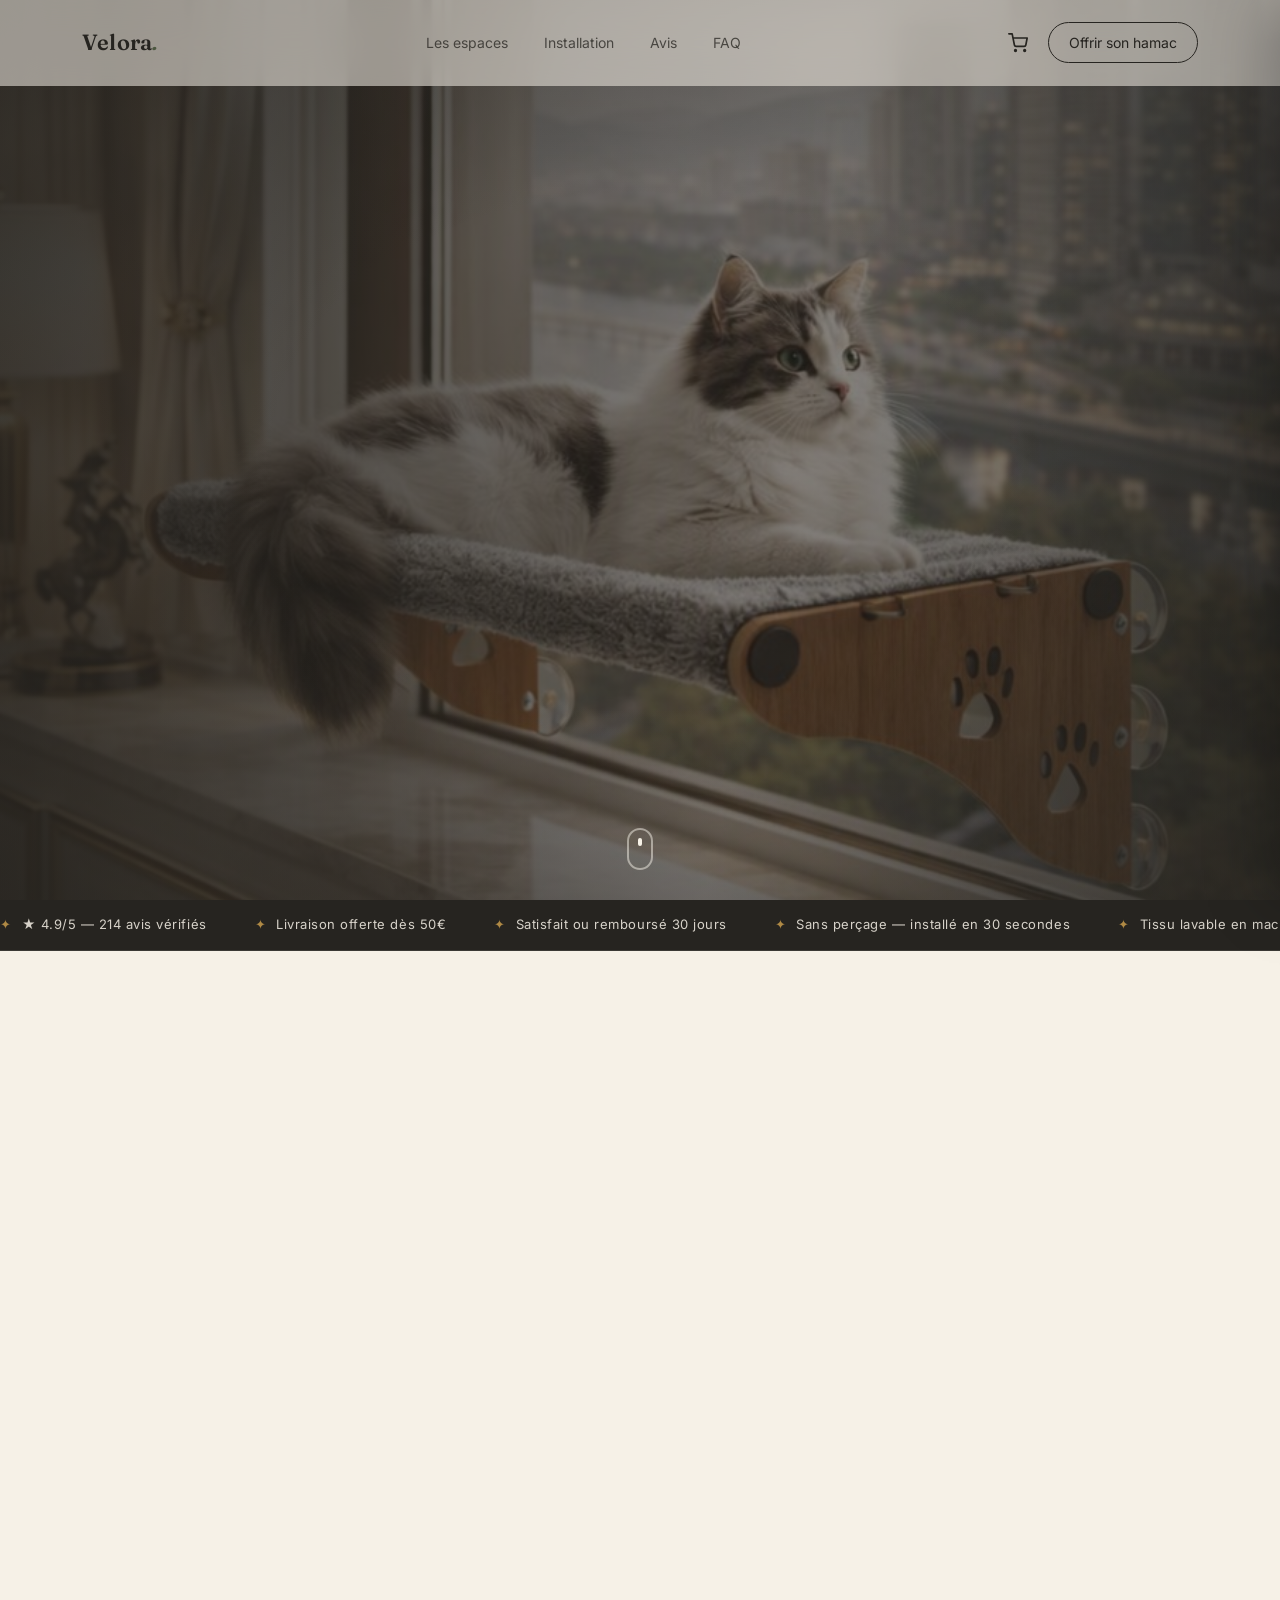
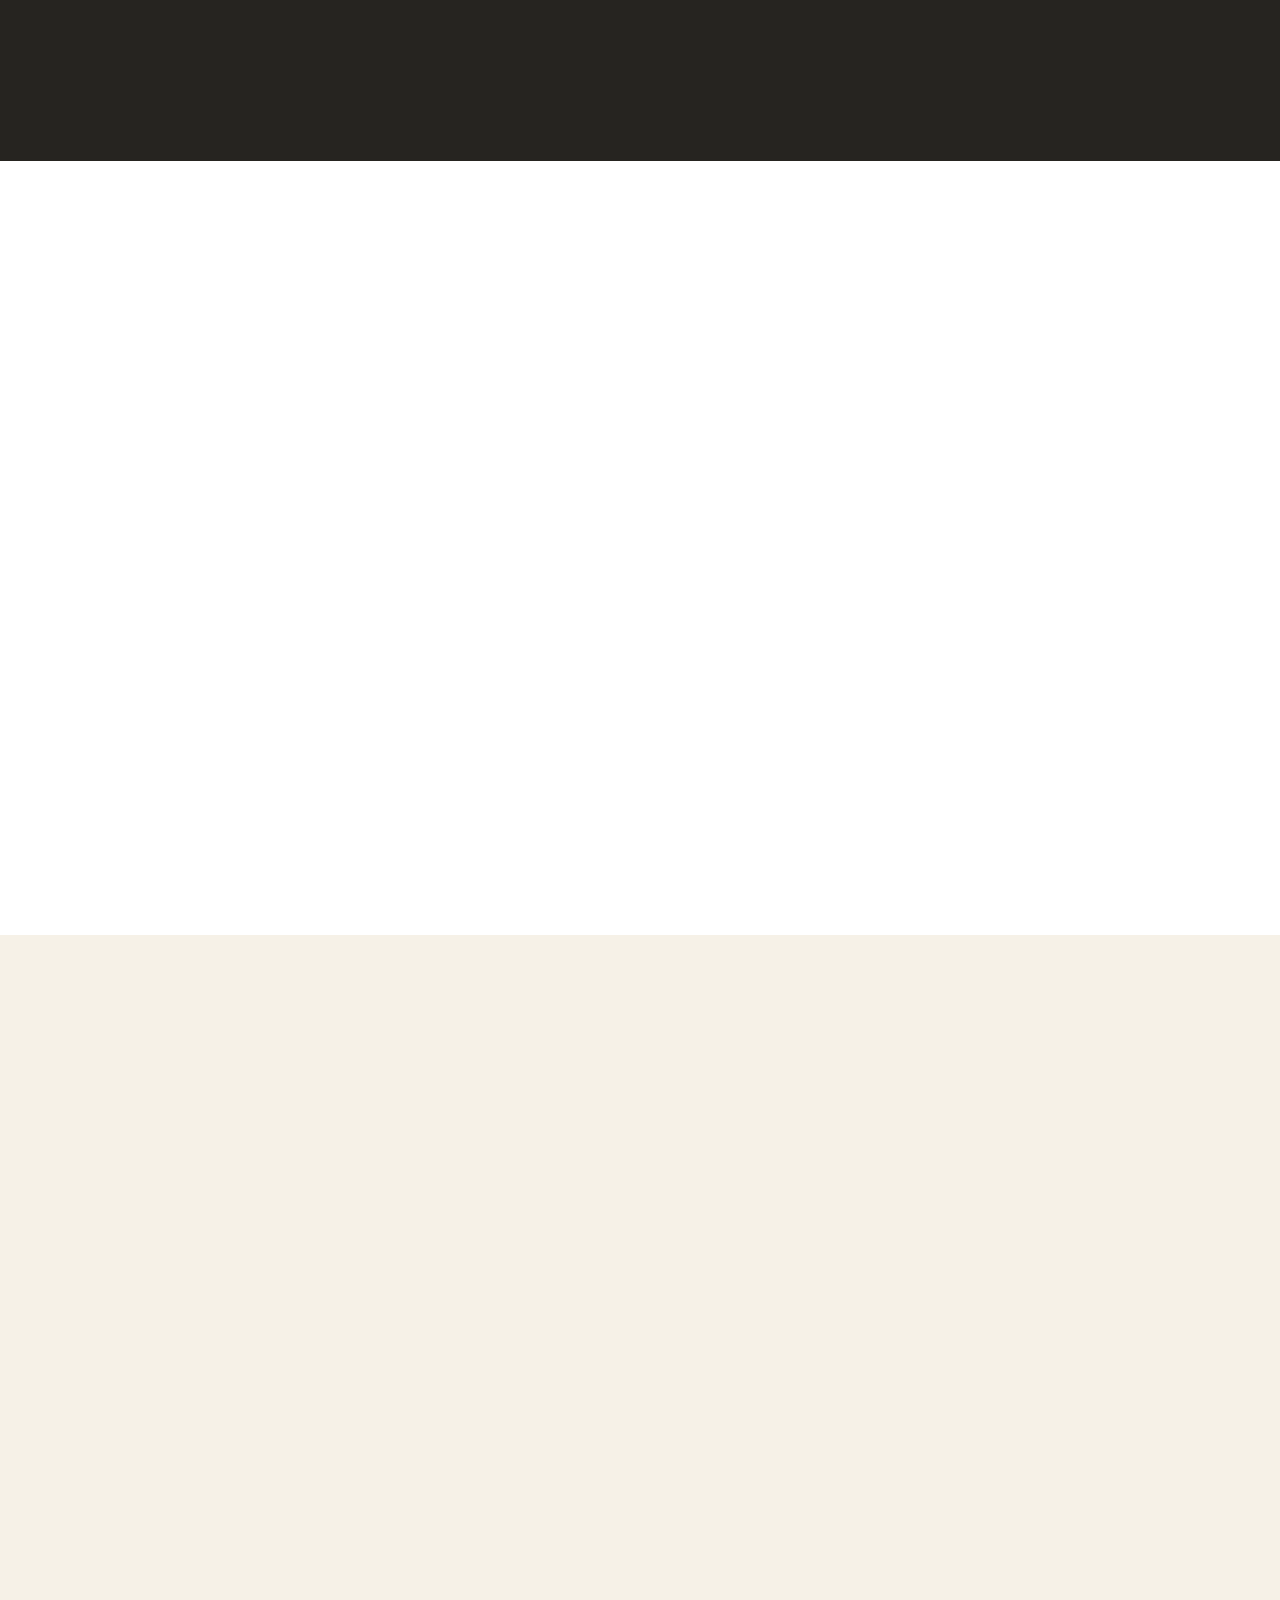
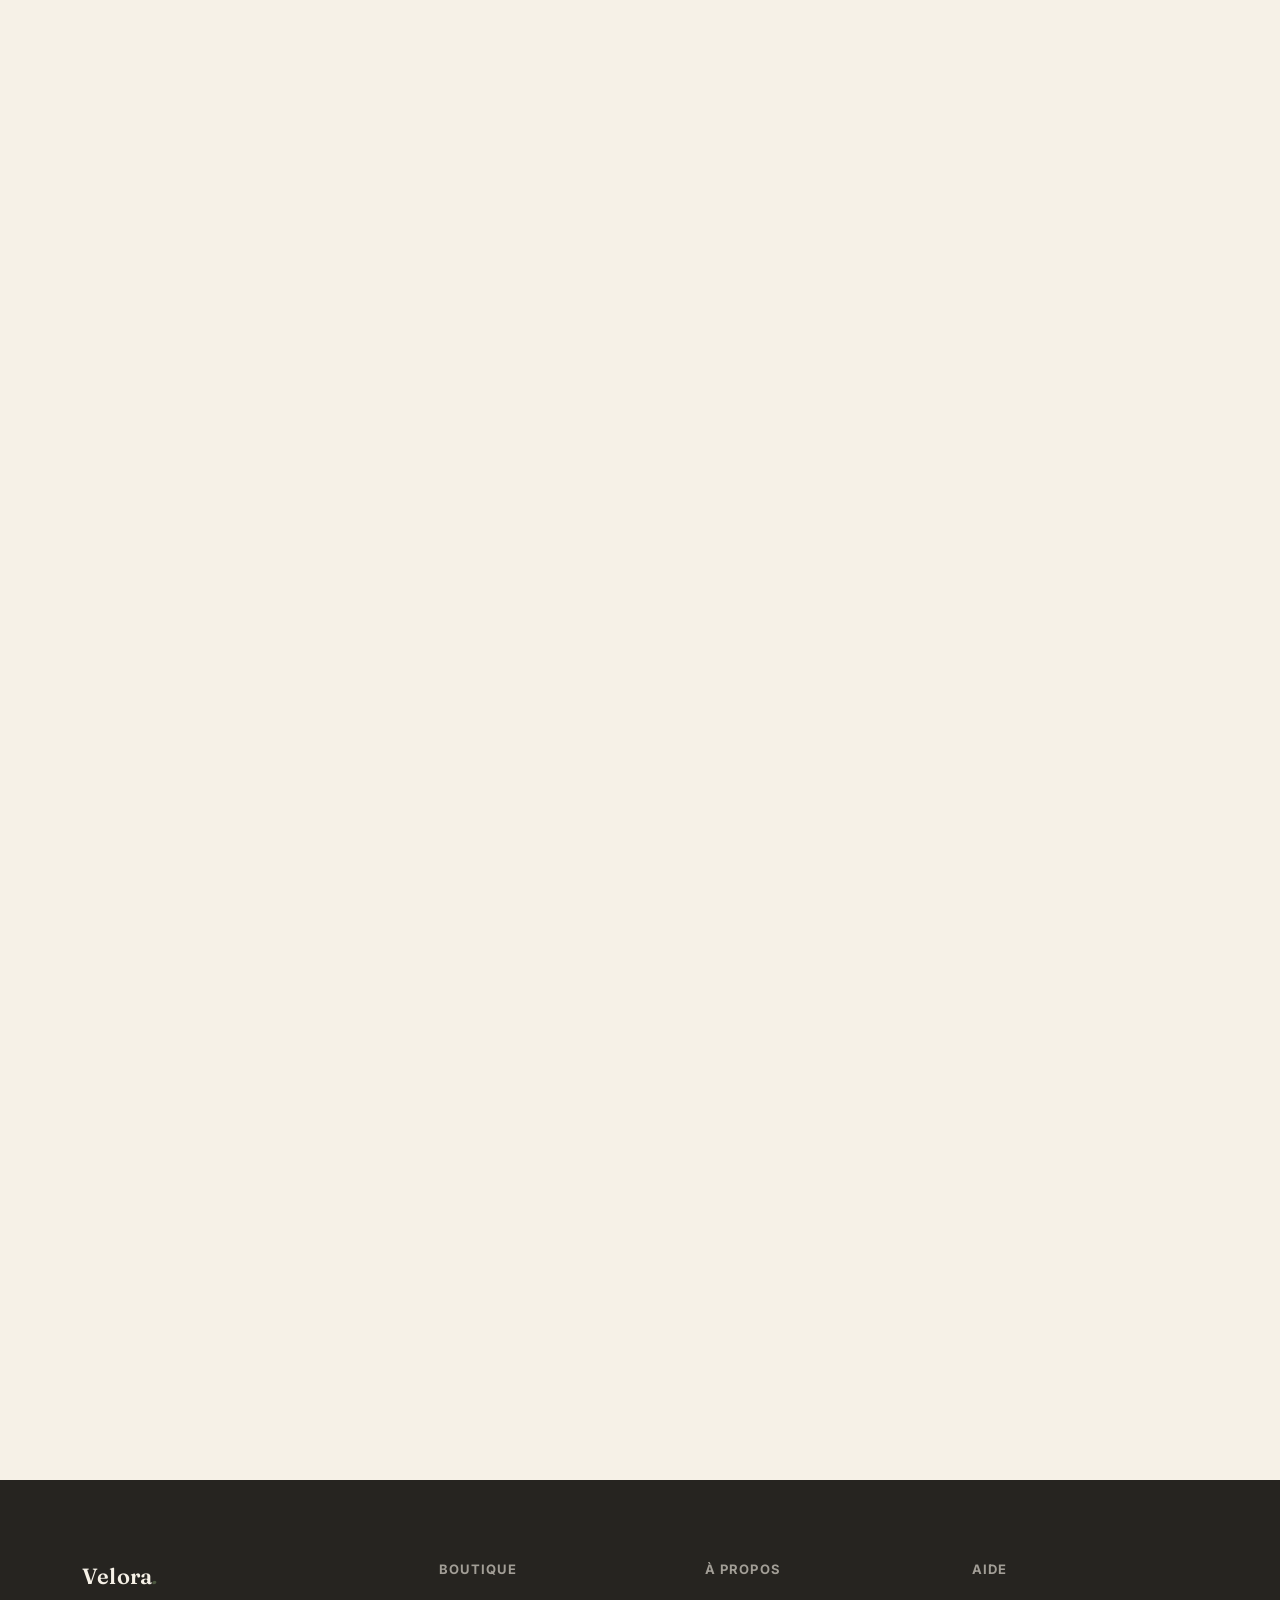
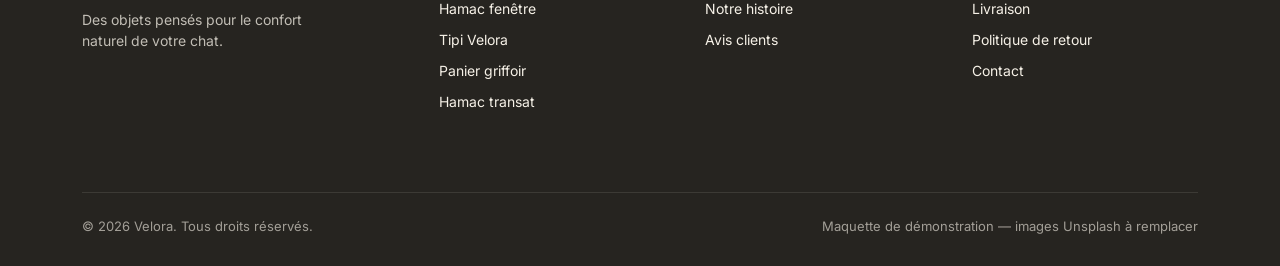
==== index.html @ 24ba28fa "refactor: polish homepage — hero CTA blanc/dore, sticky bar mobile, swipe galerie produit, cleanup C" ====
<!DOCTYPE html>
<html lang="fr">
<head>
<meta charset="UTF-8">
<meta name="viewport" content="width=device-width, initial-scale=1.0">
<title>Velora — Le coin préféré de votre chat</title>
<link rel="preconnect" href="https://fonts.googleapis.com">
<link href="https://fonts.googleapis.com/css2?family=Fraunces:ital,opsz,wght@0,9..144,300;0,9..144,500;0,9..144,600;1,9..144,400;1,9..144,500&family=Inter:wght@400;500;600&display=swap" rel="stylesheet">
<script src="https://unpkg.com/lenis@1.1.18/dist/lenis.min.js"></script>
<link rel="stylesheet" href="assets/css/style.css">
</head>
<body>
<div id="cursorTrail"></div>

<nav id="nav">
  <div class="wrap">
    <a href="index.html" class="logo">Velora<span>.</span></a>
    <div class="nav-links nav-mobile-hide">
      <a href="#espaces">Les espaces</a>
      <a href="#comment">Installation</a>
      <a href="#avis">Avis</a>
      <a href="#faq">FAQ</a>
    </div>
    <div class="nav-actions">
      <a href="panier.html" class="nav-cart" aria-label="Panier">
        <svg width="20" height="20" viewBox="0 0 24 24" fill="none" stroke="currentColor" stroke-width="2" stroke-linecap="round" stroke-linejoin="round"><circle cx="9" cy="21" r="1"/><circle cx="20" cy="21" r="1"/><path d="M1 1h4l2.68 13.39a2 2 0 0 0 2 1.61h9.72a2 2 0 0 0 2-1.61L23 6H6"/></svg>
        <span id="cartBadge" class="cart-badge">0</span>
      </a>
      <a href="produit.html?id=hamac" class="nav-cta">Offrir son hamac</a>
    </div>
  </div>
  <div id="progressBar"></div>
</nav>

<section class="hero">
  <div class="hero-bg">
    <img id="heroPoster" src="assets/images/frame1.jpg" alt="">
    <video id="heroVideo" autoplay loop muted playsinline preload="auto" poster="assets/images/frame1.jpg"><source src="assets/images/video-chat-hamac.mp4" type="video/mp4"></video>
    <div class="vignette"></div>
  </div>
  <div class="wrap">
    <div class="hero-copy reveal">
      <div class="eyebrow">Confort premium pour félins</div>
      <h1>Le coin <br>préféré <em>de votre chat</em>,<br> en 30 secondes.</h1>
      <p class="lead">Un hamac de fenêtre pensé pour transformer n'importe quelle vitre en poste d'observation, de sieste et de soleil.</p>
      <div class="btn-row">
        <a href="produit.html?id=hamac" class="btn-primary btn-hero-cta">Commander maintenant 🐾</a>
        <div class="price-tag">à partir de <strong>39,90€</strong></div>
      </div>
      <div class="hero-reassurance">
        <span>✓ Expédié sous 24/48h</span>
        <span>✓ Satisfait ou Chat-isfait 30j</span>
      </div>
      <div class="stars"><span class="stars-icons">★★★★★</span> <span data-count-to="4.9" data-decimals="1">0</span>/5 — déjà adopté par <span data-count-to="214">0</span> chats</div>
      <div class="hero-assurances">
        <span>Livraison offerte dès 50€</span>
        <span>Satisfait ou remboursé 30 jours</span>
      </div>
    </div>
  </div>
  <a href="#confiance" class="scroll-cue" aria-label="Défiler vers le bas"><span></span></a>
</section>

<section class="trust-bar" id="confiance" aria-label="Réassurance">
  <div class="trust-track">
    <div class="trust-set">
      <span class="trust-item">★ 4.9/5 — 214 avis vérifiés</span>
      <span class="trust-item">Livraison offerte dès 50€</span>
      <span class="trust-item">Satisfait ou remboursé 30 jours</span>
      <span class="trust-item">Sans perçage — installé en 30 secondes</span>
      <span class="trust-item">Tissu lavable en machine</span>
      <span class="trust-item">Ventouses jusqu'à 15 kg</span>
    </div>
    <div class="trust-set" aria-hidden="true">
      <span class="trust-item">★ 4.9/5 — 214 avis vérifiés</span>
      <span class="trust-item">Livraison offerte dès 50€</span>
      <span class="trust-item">Satisfait ou remboursé 30 jours</span>
      <span class="trust-item">Sans perçage — installé en 30 secondes</span>
      <span class="trust-item">Tissu lavable en machine</span>
      <span class="trust-item">Ventouses jusqu'à 15 kg</span>
    </div>
  </div>
</section>

<section class="section-pad" id="pourquoi">
  <div class="wrap">
    <div class="section-head reveal">
      <div class="eyebrow">Comportement naturel</div>
      <h2>Une journée type de votre chat</h2>
      <p>Un chat passe plus de <em>15 heures</em> par jour à dormir. Voici comment il occupe les autres — et ce qu'il attend de vous.</p>
    </div>
    <div class="dayline reveal">
      <div class="dayline-item">
        <div class="dayline-dot"><span>🪟</span></div>
        <div class="dayline-card">
          <span class="dayline-time">7h00 — le matin</span>
          <h3>Poste d'observation</h3>
          <p>Surveiller la rue, le jardin, les passants : son occupation favorite, du haut de sa fenêtre, sans effort.</p>
        </div>
      </div>
      <div class="dayline-item">
        <div class="dayline-dot"><span>☀️</span></div>
        <div class="dayline-card">
          <span class="dayline-time">12h00 — la pause</span>
          <h3>Bain de soleil</h3>
          <p>À midi, la fenêtre est l'endroit le plus chaud de la maison. Le hamac capte cette chaleur toute la journée.</p>
        </div>
      </div>
      <div class="dayline-item">
        <div class="dayline-dot"><span>💤</span></div>
        <div class="dayline-card">
          <span class="dayline-time">15h00 — la sieste</span>
          <h3>Le gros dodo</h3>
          <p>Suspendu, moelleux, à l'écart du sol : l'endroit rêvé pour une vraie sieste sans être dérangé.</p>
        </div>
      </div>
      <div class="dayline-item">
        <div class="dayline-dot"><span>🌙</span></div>
        <div class="dayline-card">
          <span class="dayline-time">20h00 — le soir</span>
          <h3>Le rituel du soir</h3>
          <p>La nuit tombe, il reprend son poste. Un dernier tour de garde avant le dîner — et il y sera déjà.</p>
        </div>
      </div>
    </div>
    <div class="dayline-cta reveal">
      <a href="produit.html?id=hamac" class="btn-primary">Offrir le hamac Velora</a>
      <span class="dayline-cta-note">Il n'attend que ça.</span>
    </div>
  </div>
</section>

<section class="section-pad product-section" id="produit">
  <div class="wrap">
    <div class="product-grid">
      <div class="product-gallery reveal">
        <img class="g-main" src="assets/images/frame1.jpg" alt="Hamac fenêtre Velora installé">
        <img src="assets/images/hamac-fenetre1.avif" alt="Chat sur le hamac, vue rapprochée">
        <img src="assets/images/hamac-fenetre2.avif" alt="Détail du tissu et des ventouses">
        <div class="gallery-float-card">
          <span class="float-stars">★★★★★</span>
          <strong>4.9/5</strong>
          <span>214 avis vérifiés</span>
        </div>
      </div>
      <p class="gallery-hint">Glissez pour voir les détails →</p>
      <div class="product-info reveal">
        <div class="eyebrow">Produit phare</div>
        <h3 class="serif"><a href="produit.html?id=hamac" style="color:inherit;">Hamac fenêtre Velora</a></h3>
        <span class="stars-icons">★★★★★ <span class="rating-meta">4.9/5 — 214 avis</span></span>
        <div class="product-price">39,90€ <span class="old">49,90€</span></div>
        <div class="promo-row">
          <span class="promo-chip">Promo -20%</span>
          <div class="countdown">
            <svg width="16" height="16" viewBox="0 0 24 24" fill="none" stroke="currentColor" stroke-width="2" stroke-linecap="round" stroke-linejoin="round"><circle cx="12" cy="12" r="10"/><polyline points="12 6 12 12 16 14"/></svg>
            <span>Se termine dans <strong id="countdown">00:00:00</strong></span>
          </div>
        </div>
        <div class="stock-row">
          <span class="stock-dot"></span>
          Il en reste <strong>14</strong> en stock — une seule production par mois
          <div class="stock-bar"><span style="width:47%"></span></div>
        </div>
        <div class="product-note">Livraison offerte · Garantie satisfait ou remboursé 30 jours</div>
        <div class="trust-badges">
          <span class="trust-badge">Ventouses 15 kg</span>
          <span class="trust-badge">Tissu lavable machine</span>
          <span class="trust-badge">Sans perçage</span>
          <span class="trust-badge">Structure acier</span>
        </div>
        <ul class="feature-list">
          <li>Ventouses renforcées, tenue jusqu'à 15 kg</li>
          <li>Tissu déhoussable et lavable en machine</li>
          <li>Installation sans perçage en 30 secondes</li>
          <li>Structure acier, résistante aux griffures</li>
        </ul>
        <div class="product-cta">
          <button class="btn-light add-to-cart" data-id="hamac" data-label="Ajouter au panier">Ajouter au panier</button>
          <a href="produit.html?id=hamac" class="btn-ghost">Voir le produit →</a>
        </div>
      </div>
    </div>
  </div>
</section>

<section class="section-pad install-section" id="comment">
  <div class="wrap">
    <div class="install-grid">
      <div class="install-media reveal">
        <img src="assets/images/hamac-fenetre2.avif" alt="Détail des ventouses du hamac Velora">
        <div class="install-stamp">Sans perçage<br><strong>30 secondes</strong></div>
      </div>
      <div class="install-content reveal">
        <div class="section-head">
          <div class="eyebrow">Installation</div>
          <h2>Comment ça marche</h2>
        </div>
        <div class="steps steps-vertical">
          <div class="step">
            <div class="step-num">01</div>
            <div class="step-body">
              <h3>Nettoyer la vitre</h3>
              <p>Une surface propre et sèche pour une adhérence parfaite des ventouses.</p>
            </div>
          </div>
          <div class="step">
            <div class="step-num">02</div>
            <div class="step-body">
              <h3>Fixer le hamac</h3>
              <p>Positionnez, appuyez, verrouillez les leviers. Aucun outil nécessaire.</p>
            </div>
          </div>
          <div class="step">
            <div class="step-num">03</div>
            <div class="step-body">
              <h3>Laisser faire la curiosité</h3>
              <p>La plupart des chats s'installent en quelques minutes, attirés par la hauteur et la lumière.</p>
            </div>
          </div>
        </div>
        <div class="install-cta">
          <a href="produit.html?id=hamac" class="btn-primary">Voir le hamac Velora</a>
        </div>
      </div>
    </div>
  </div>
</section>

<section class="section-pad espaces-section" id="espaces">
  <div class="wrap">
    <div class="section-head reveal" style="max-width:100%;text-align:center;">
      <div class="eyebrow">Quatre besoins, quatre espaces</div>
      <h2>Chaque moment mérite un espace pensé pour lui.</h2>
      <p>Observation, cocooning, griffades, soleil : le bon produit, au bon endroit de sa journée.</p>
    </div>
    <div class="espaces-grid reveal">
      <article class="espace-card espace-featured">
        <a href="produit.html?id=hamac" class="espace-img">
          <img src="assets/images/frame1.jpg" alt="Hamac fenêtre Velora">
          <span class="espace-btn">Découvrir</span>
          <span class="espace-badge">Best-seller</span>
        </a>
        <div class="espace-body">
          <span class="espace-emoji">🪟</span>
          <div>
            <h3>Poste d'observation</h3>
            <p class="espace-sub">Hamac fenêtre Velora</p>
          </div>
          <p class="espace-desc">Surveiller le monde du haut de sa fenêtre : le réflexe matinal de 9 chats sur 10. Tenue jusqu'à 15 kg, installé sans perçage en 30 secondes, lavable en machine.</p>
          <div class="espace-price">39,90€ <span class="old">49,90€</span></div>
          <div class="espace-actions">
            <button class="btn-primary btn-sm add-to-cart" data-id="hamac" data-label="Ajouter au panier">Ajouter au panier</button>
            <a href="produit.html?id=hamac" class="link-arrow">Voir le produit →</a>
          </div>
        </div>
      </article>
      <article class="espace-card">
        <a href="produit.html?id=panier" class="espace-img">
          <img src="assets/images/tipie-avec-chat.png" alt="Tipi Velora">
          <span class="espace-btn">Découvrir</span>
        </a>
        <div class="espace-body">
          <span class="espace-emoji">🧺</span>
          <h3>Cocon douillet</h3>
          <p class="espace-sub">Tipi Velora</p>
          <p class="espace-desc">Un cocon douillet pour des siestes paisibles.</p>
          <div class="espace-price">35,90€</div>
          <div class="espace-actions">
            <button class="btn-primary btn-sm add-to-cart" data-id="panier" data-label="Ajouter au panier">Ajouter au panier</button>
            <a href="produit.html?id=panier" class="link-arrow">Voir le produit →</a>
          </div>
        </div>
      </article>
      <article class="espace-card">
        <a href="produit.html?id=griffoir" class="espace-img">
          <img src="assets/images/panier-avec-chat.jpg" alt="Panier griffoir Velora">
          <span class="espace-btn">Découvrir</span>
        </a>
        <div class="espace-body">
          <span class="espace-emoji">💤</span>
          <h3>Dodo &amp; griffades</h3>
          <p class="espace-sub">Panier griffoir</p>
          <p class="espace-desc">Dodo et griffades, le meilleur des deux mondes.</p>
          <div class="espace-price">29,90€</div>
          <div class="espace-actions">
            <button class="btn-primary btn-sm add-to-cart" data-id="griffoir" data-label="Ajouter au panier">Ajouter au panier</button>
            <a href="produit.html?id=griffoir" class="link-arrow">Voir le produit →</a>
          </div>
        </div>
      </article>
      <article class="espace-card">
        <a href="produit.html?id=transat" class="espace-img">
          <img src="assets/images/hamac-sol-chat.png" alt="Hamac transat Velora">
          <span class="espace-btn">Découvrir</span>
        </a>
        <div class="espace-body">
          <span class="espace-emoji">☀️</span>
          <h3>Profiter du soleil</h3>
          <p class="espace-sub">Hamac transat</p>
          <p class="espace-desc">Un bain de lumière au ras du sol.</p>
          <div class="espace-price">29,90€</div>
          <div class="espace-actions">
            <button class="btn-primary btn-sm add-to-cart" data-id="transat" data-label="Ajouter au panier">Ajouter au panier</button>
            <a href="produit.html?id=transat" class="link-arrow">Voir le produit →</a>
          </div>
        </div>
      </article>
    </div>
    <p class="espaces-hint">Glissez pour voir les autres espaces →</p>
  </div>
</section>

<section class="section-pad" id="avis">
  <div class="wrap">
    <div class="section-head reveal">
      <div class="eyebrow">Ils ont testé</div>
      <h2>Avis clients</h2>
    </div>
    <div class="avis-layout reveal">
      <div class="avis-score">
        <div class="score-big">4.9<span>/5</span></div>
        <div class="stars-icons">★★★★★</div>
        <p><strong>214 avis vérifiés</strong> — 98% de clients satisfaits</p>
        <div class="score-bars">
          <div class="score-bar"><span>5★</span><div class="bar"><i style="width:91%"></i></div><span>91%</span></div>
          <div class="score-bar"><span>4★</span><div class="bar"><i style="width:6%"></i></div><span>6%</span></div>
          <div class="score-bar"><span>3★</span><div class="bar"><i style="width:2%"></i></div><span>2%</span></div>
          <div class="score-bar"><span>2★</span><div class="bar"><i style="width:1%"></i></div><span>1%</span></div>
          <div class="score-bar"><span>1★</span><div class="bar"><i style="width:0%"></i></div><span>0%</span></div>
        </div>
        <div class="score-note">Garantie satisfait ou remboursé 30 jours — testez sans risque.</div>
      </div>
      <div class="avis-marquee" aria-label="Témoignages clients">
        <div class="avis-track">
          <div class="avis-set">
            <div class="review-card">
              <div class="review-top">
                <span class="stars-icons">★★★★★</span>
                <span class="review-verified">Achat vérifié</span>
              </div>
              <p>"Installé en 2 minutes, mon chat ne quitte plus la fenêtre. Le tissu a l'air vraiment solide."</p>
              <div class="review-product">Produit acheté : Hamac fenêtre</div>
              <div class="review-author">
                <img src="https://images.unsplash.com/photo-1494790108377-be9c29b29330?auto=format&fit=crop&w=100&q=80" alt="">
                <span>Camille, Strasbourg</span>
              </div>
            </div>
            <div class="review-card">
              <div class="review-top">
                <span class="stars-icons">★★★★★</span>
                <span class="review-verified">Achat vérifié</span>
              </div>
              <p>"On hésitait avec un modèle Amazon à 15€, mais la qualité n'a rien à voir. Ça se sent au toucher."</p>
              <div class="review-product">Produit acheté : Hamac fenêtre</div>
              <div class="review-author">
                <img src="https://images.unsplash.com/photo-1500648767791-00dcc994a43e?auto=format&fit=crop&w=100&q=80" alt="">
                <span>Julien, Lyon</span>
              </div>
            </div>
            <div class="review-card">
              <div class="review-top">
                <span class="stars-icons">★★★★★</span>
                <span class="review-verified">Achat vérifié</span>
              </div>
              <p>"Mes deux chats se battent pour la place. J'en recommande un deuxième dans le panier."</p>
              <div class="review-product">Produit acheté : Hamac fenêtre</div>
              <div class="review-author">
                <img src="https://images.unsplash.com/photo-1438761681033-6461ffad8d80?auto=format&fit=crop&w=100&q=80" alt="">
                <span>Sarah, Bordeaux</span>
              </div>
            </div>
            <div class="review-card">
              <div class="review-top">
                <span class="stars-icons">★★★★★</span>
                <span class="review-verified">Achat vérifié</span>
              </div>
              <p>"Le bout de l'ancien canapé commence à s'en remettre. Le griffoir est beau ET efficace, un vrai deux-en-un."</p>
              <div class="review-product">Produit acheté : Panier griffoir</div>
              <div class="review-author">
                <img src="https://images.unsplash.com/photo-1507003211169-0a1dd7228f2d?auto=format&fit=crop&w=100&q=80" alt="">
                <span>Thomas, Nantes</span>
              </div>
            </div>
            <div class="review-card">
              <div class="review-top">
                <span class="stars-icons">★★★★★</span>
                <span class="review-verified">Achat vérifié</span>
              </div>
              <p>"Mon chat de 16 ans a enfin retrouvé un vrai cocon. Le coussin amovible se lave super facilement."</p>
              <div class="review-product">Produit acheté : Tipi Velora</div>
              <div class="review-author">
                <img src="https://images.unsplash.com/photo-1544005313-94ddf0286df2?auto=format&fit=crop&w=100&q=80" alt="">
                <span>Élodie, Lille</span>
              </div>
            </div>
            <div class="review-card">
              <div class="review-top">
                <span class="stars-icons">★★★★★</span>
                <span class="review-verified">Achat vérifié</span>
              </div>
              <p>"Le service client a répondu en 20 minutes et m'a aidé à choisir la fenêtre la plus ensoleillée. Rare de nos jours."</p>
              <div class="review-product">Produit acheté : Hamac fenêtre</div>
              <div class="review-author">
                <img src="https://images.unsplash.com/photo-1534528741775-53994a69daeb?auto=format&fit=crop&w=100&q=80" alt="">
                <span>Marc, Toulouse</span>
              </div>
            </div>
          </div>
          <div class="avis-set" aria-hidden="true">
            <div class="review-card">
              <div class="review-top">
                <span class="stars-icons">★★★★★</span>
                <span class="review-verified">Achat vérifié</span>
              </div>
              <p>"Installé en 2 minutes, mon chat ne quitte plus la fenêtre. Le tissu a l'air vraiment solide."</p>
              <div class="review-product">Produit acheté : Hamac fenêtre</div>
              <div class="review-author">
                <img src="https://images.unsplash.com/photo-1494790108377-be9c29b29330?auto=format&fit=crop&w=100&q=80" alt="">
                <span>Camille, Strasbourg</span>
              </div>
            </div>
            <div class="review-card">
              <div class="review-top">
                <span class="stars-icons">★★★★★</span>
                <span class="review-verified">Achat vérifié</span>
              </div>
              <p>"On hésitait avec un modèle Amazon à 15€, mais la qualité n'a rien à voir. Ça se sent au toucher."</p>
              <div class="review-product">Produit acheté : Hamac fenêtre</div>
              <div class="review-author">
                <img src="https://images.unsplash.com/photo-1500648767791-00dcc994a43e?auto=format&fit=crop&w=100&q=80" alt="">
                <span>Julien, Lyon</span>
              </div>
            </div>
            <div class="review-card">
              <div class="review-top">
                <span class="stars-icons">★★★★★</span>
                <span class="review-verified">Achat vérifié</span>
              </div>
              <p>"Mes deux chats se battent pour la place. J'en recommande un deuxième dans le panier."</p>
              <div class="review-product">Produit acheté : Hamac fenêtre</div>
              <div class="review-author">
                <img src="https://images.unsplash.com/photo-1438761681033-6461ffad8d80?auto=format&fit=crop&w=100&q=80" alt="">
                <span>Sarah, Bordeaux</span>
              </div>
            </div>
            <div class="review-card">
              <div class="review-top">
                <span class="stars-icons">★★★★★</span>
                <span class="review-verified">Achat vérifié</span>
              </div>
              <p>"Le bout de l'ancien canapé commence à s'en remettre. Le griffoir est beau ET efficace, un vrai deux-en-un."</p>
              <div class="review-product">Produit acheté : Panier griffoir</div>
              <div class="review-author">
                <img src="https://images.unsplash.com/photo-1507003211169-0a1dd7228f2d?auto=format&fit=crop&w=100&q=80" alt="">
                <span>Thomas, Nantes</span>
              </div>
            </div>
            <div class="review-card">
              <div class="review-top">
                <span class="stars-icons">★★★★★</span>
                <span class="review-verified">Achat vérifié</span>
              </div>
              <p>"Mon chat de 16 ans a enfin retrouvé un vrai cocon. Le coussin amovible se lave super facilement."</p>
              <div class="review-product">Produit acheté : Tipi Velora</div>
              <div class="review-author">
                <img src="https://images.unsplash.com/photo-1544005313-94ddf0286df2?auto=format&fit=crop&w=100&q=80" alt="">
                <span>Élodie, Lille</span>
              </div>
            </div>
            <div class="review-card">
              <div class="review-top">
                <span class="stars-icons">★★★★★</span>
                <span class="review-verified">Achat vérifié</span>
              </div>
              <p>"Le service client a répondu en 20 minutes et m'a aidé à choisir la fenêtre la plus ensoleillée. Rare de nos jours."</p>
              <div class="review-product">Produit acheté : Hamac fenêtre</div>
              <div class="review-author">
                <img src="https://images.unsplash.com/photo-1534528741775-53994a69daeb?auto=format&fit=crop&w=100&q=80" alt="">
                <span>Marc, Toulouse</span>
              </div>
            </div>
          </div>
        </div>
      </div>
    </div>
    <div class="avis-cta reveal">
      <p>Rejoignez les <strong>214 chats</strong> qui ont trouvé leur coin préféré.</p>
      <button class="btn-primary add-to-cart" data-id="hamac" data-label="Ajouter le hamac au panier">Ajouter le hamac au panier</button>
    </div>
  </div>
</section>

<section class="section-pad" id="faq">
  <div class="wrap">
    <div class="section-head reveal">
      <div class="eyebrow">Questions fréquentes</div>
      <h2>FAQ</h2>
      <p>La vraie FAQ — celle que les humains se posent, validée par les chats.</p>
    </div>
    <div class="faq reveal">
      <div class="faq-item open">
        <div class="faq-q">Le hamac tient-il sur toutes les fenêtres ? <span class="plus">+</span></div>
        <div class="faq-a"><p>Il fonctionne sur toute vitre lisse et propre. Une notice détaille les cas particuliers (double vitrage texturé, fenêtre PVC ancienne, etc.).</p></div>
      </div>
      <div class="faq-item">
        <div class="faq-q">Et si mon chat ne l'utilise pas ? <span class="plus">+</span></div>
        <div class="faq-a"><p>Donnez-lui 48 heures : posez-y une friandise ou un t-shirt à votre odeur. La grande majorité des chats adoptent leur hamac dans la première semaine — les autres changent d'avis dès que le soleil revient. Et si vraiment il boude, vous êtes remboursé pendant 30 jours.</p></div>
      </div>
      <div class="faq-item">
        <div class="faq-q">Quel poids maximum supporte-t-il ? <span class="plus">+</span></div>
        <div class="faq-a"><p>Les ventouses renforcées supportent jusqu'à 15 kg, adapté à la quasi-totalité des chats adultes.</p></div>
      </div>
      <div class="faq-item">
        <div class="faq-q">Ça tient sur du double vitrage ? <span class="plus">+</span></div>
        <div class="faq-a"><p>Oui. Les ventouses adhèrent à toute vitre lisse et propre, double vitrage inclus. Évitez simplement les vitres texturées, givrées ou dépoliées.</p></div>
      </div>
      <div class="faq-item">
        <div class="faq-q">Peut-on l'offrir ? <span class="plus">+</span></div>
        <div class="faq-a"><p>Oui, et c'est le genre de cadeau qui se remarque : on n'offre pas un hamac, on offre des heures de sieste. Nous pouvons l'envoyer directement au destinataire avec un mot doux.</p></div>
      </div>
      <div class="faq-item">
        <div class="faq-q">Que se passe-t-il si une ventouse lâche ? <span class="plus">+</span></div>
        <div class="faq-a"><p>On vous envoie un jeu de remplacement gratuit sous 48h. Et si le problème persiste, la garantie satisfait ou remboursé couvre le tout pendant 30 jours.</p></div>
      </div>
      <div class="faq-item">
        <div class="faq-q">Puis-je le retourner s'il ne convient pas ? <span class="plus">+</span></div>
        <div class="faq-a"><p>Oui, 30 jours pour changer d'avis, remboursement intégral sans justification.</p></div>
      </div>
      <div class="faq-item">
        <div class="faq-q">Combien de temps pour la livraison ? <span class="plus">+</span></div>
        <div class="faq-a"><p>Comptez 3 à 5 jours ouvrés en France métropolitaine, livraison offerte dès 30€ d'achat.</p></div>
      </div>
    </div>
    <div class="faq-cta reveal">
      <div>
        <h3>Toujours un doute ?</h3>
        <p>Notre équipe (humaine) répond en moins de 24h, sans jargon.</p>
      </div>
      <div class="faq-cta-actions">
        <a href="#" class="btn-ghost">Nous écrire</a>
        <button class="btn-light add-to-cart" data-id="hamac" data-label="Commander maintenant">Commander maintenant</button>
      </div>
    </div>
  </div>
</section>

<div id="cartOverlay" class="cart-overlay"></div>
<aside id="cartDrawer" class="cart-drawer" aria-hidden="true" aria-label="Panier">
  <div class="cart-drawer-head">
    <div class="cart-drawer-title">Votre panier <span class="drawer-count" id="drawerCount">0</span></div>
    <button class="cart-drawer-close" id="drawerClose" aria-label="Fermer le panier">✕</button>
  </div>
  <div class="cart-shipping">
    <p id="shippingMsg">Plus que <strong>50,00€</strong> pour la livraison offerte</p>
    <div class="shipping-bar"><span id="shippingBar"></span></div>
  </div>
  <div class="cart-drawer-items" id="drawerItems"></div>
  <div class="cart-drawer-foot">
    <div class="drawer-total">
      <span>Total</span>
      <strong id="drawerTotal">0,00€</strong>
    </div>
    <a href="panier.html" class="btn-primary btn-full">Passer la commande</a>
    <p class="detail-note">Livraison offerte dès 50€ · Paiement sécurisé · Retour 30 jours</p>
  </div>
</aside>

<div id="mobileCtaBar" aria-label="Ajout rapide au panier">
  <div class="mcta-info">
    <span class="mcta-name">Hamac fenêtre Velora</span>
    <span class="mcta-price">39,90€ <del>49,90€</del></span>
  </div>
  <button class="btn-primary add-to-cart" data-id="hamac" data-label="Ajouter au panier">Ajouter au panier</button>
</div>

<footer>
  <div class="wrap">
    <div class="footer-top">
      <div class="footer-brand">
<a href="index.html" class="logo">Velora<span>.</span></a>
        <p>Des objets pensés pour le confort naturel de votre chat.</p>
      </div>
      <div>
        <h4>Boutique</h4>
        <ul>
          <li><a href="produit.html?id=hamac">Hamac fenêtre</a></li>
          <li><a href="produit.html?id=panier">Tipi Velora</a></li>
          <li><a href="produit.html?id=griffoir">Panier griffoir</a></li>
          <li><a href="produit.html?id=transat">Hamac transat</a></li>
        </ul>
      </div>
      <div>
        <h4>À propos</h4>
        <ul>
          <li><a href="#">Notre histoire</a></li>
          <li><a href="#avis">Avis clients</a></li>
        </ul>
      </div>
      <div>
        <h4>Aide</h4>
        <ul>
          <li><a href="#">Livraison</a></li>
          <li><a href="#">Politique de retour</a></li>
          <li><a href="#">Contact</a></li>
        </ul>
      </div>
    </div>
    <div class="footer-bottom">
      <div>© 2026 Velora. Tous droits réservés.</div>
      <div>Maquette de démonstration — images Unsplash à remplacer</div>
    </div>
  </div>
</footer>

<script src="assets/js/produits.js"></script>
<script src="assets/js/panier.js"></script>
<script src="assets/js/script.js"></script>

</body>
</html>
---- assets/css/style.css ----
:root{
    --cream:#F6F1E7;
    --paper:#FFFFFF;
    --ink:#262420;
    --ink-soft:#5A564E;
    --sage:#6E7C5B;
    --sage-dark:#4C5740;
    --honey:#C89B4B;
    --rust:#A65A38;
    --line: rgba(38,36,32,0.12);
    --radius: 4px;
  }
  *{box-sizing:border-box; margin:0; padding:0;}
  body{
    cursor: url("data:image/svg+xml;utf8,<svg xmlns='http://www.w3.org/2000/svg' width='30' height='30' viewBox='0 0 30 30'><g fill='%23FFFFFF' stroke='%23262420' stroke-width='1.5'><ellipse cx='15' cy='19' rx='8' ry='6.5'/><ellipse cx='6' cy='9' rx='2.6' ry='3.4' transform='rotate(-18 6 9)'/><ellipse cx='12.5' cy='4.5' rx='2.6' ry='3.6' transform='rotate(-6 12.5 4.5)'/><ellipse cx='18.5' cy='4.5' rx='2.6' ry='3.6' transform='rotate(6 18.5 4.5)'/><ellipse cx='24' cy='9' rx='2.6' ry='3.4' transform='rotate(18 24 9)'/></g></svg>") 15 15, auto;
  }
  body{
    background:var(--cream);
    color:var(--ink);
    font-family:'Inter', sans-serif;
    line-height:1.5;
    overflow-x:hidden;
  }
  h1,h2,h3,.serif{ font-family:'Fraunces', serif; font-weight:500; letter-spacing:-0.01em; }
  .split-word{ display:inline-block; opacity:0; transform:translateY(24px); transition:opacity .5s ease, transform .5s ease; }
  .split-word.is-visible{ opacity:1; transform:translateY(0); }
  a{color:inherit; text-decoration:none;}
  img{max-width:100%; display:block;}
  #cursorTrail{ position:fixed; width:12px; height:12px; border-radius:50%; background:var(--honey); pointer-events:none; z-index:999; opacity:0; transition:opacity .4s ease; mix-blend-mode:difference; will-change:transform; }
  .btn-primary, .btn-light, .nav-cta{ will-change:transform; }
  .wrap{ max-width:1180px; margin:0 auto; padding:0 32px; }
  section{ position:relative; }

  /* reveal */
  .reveal{ opacity:0; transform:translateY(24px); transition:opacity .8s ease, transform .8s ease; }
  .reveal.is-visible{ opacity:1; transform:translateY(0); }
  .reveal-clip{ clip-path:inset(0 0 0 100%); transition:clip-path 1.2s cubic-bezier(0.22,1,0.36,1); }
  .reveal-clip.is-visible{ clip-path:inset(0 0 0 0); }
  @media (prefers-reduced-motion:reduce){ .reveal{opacity:1; transform:none; transition:none;} .reveal-clip{clip-path:none;} }

  /* hide native video controls on mobile */
  video::-webkit-media-controls{ display:none !important; }
  video::-webkit-media-controls-enclosure{ display:none !important; }
  video::-webkit-media-controls-start-playback-button{ display:none !important; opacity:0; pointer-events:none; }

  /* hide cursor trail on touch devices */
  @media (hover: none) and (pointer: coarse) { #cursorTrail{ display:none !important; } }

  /* ---------- NAV ---------- */
  nav{ position:fixed; top:0; left:0; right:0; z-index:50; padding:22px 0; background:rgba(246,241,231,0.55); backdrop-filter:blur(24px); -webkit-backdrop-filter:blur(24px); border-bottom:1px solid transparent; transition:border-color .3s ease, background .3s ease;}
  nav.scrolled{ border-color:var(--line); }
  nav .wrap{ display:flex; align-items:center; justify-content:space-between; }
  .logo{ font-family:'Fraunces', serif; font-size:22px; font-weight:600; letter-spacing:0.01em; }
  .logo span{ color:var(--sage-dark); font-style:italic; }
  .nav-links{ display:flex; gap:36px; font-size:14px; }
  .nav-links a{ opacity:0.75; transition:opacity .2s; }
  .nav-links a:hover{ opacity:1; }
  .nav-cta{ font-size:14px; border:1px solid var(--ink); padding:9px 20px; border-radius:999px; transition:background .2s, color .2s; }
  .nav-cta:hover{ background:var(--ink); color:var(--cream); }
  .nav-mobile-hide{ display:flex; }
  #progressBar{ position:absolute; bottom:0; left:0; height:3px; width:0%; background:var(--honey); transition:width .1s linear; }
  @media (max-width:780px){ .nav-mobile-hide{ display:none; } }

  /* ---------- HERO ---------- */
  .hero{ min-height:100vh; display:flex; align-items:center; padding-top:100px; padding-bottom:60px; overflow:hidden; position:relative; }
  .hero-bg{ position:absolute; inset:0; z-index:0; }
  .hero-bg img, .hero-bg video{ position:absolute; inset:0; width:100%; height:100%; object-fit:cover; }
  #heroPoster{ z-index:2; }
  #heroVideo{ z-index:1; }
  .hero-bg::after{ content:''; position:absolute; inset:0; z-index:3; background:linear-gradient(100deg, rgba(38,36,32,0.88) 0%, rgba(38,36,32,0.75) 30%, rgba(38,36,32,0.55) 60%, rgba(38,36,32,0.75) 100%); }
  .vignette{ position:absolute; inset:0; z-index:4; background:radial-gradient(ellipse at center, transparent 40%, rgba(38,36,32,0.55) 100%); pointer-events:none; }
  .hero .wrap{ position:relative; z-index:1; display:block; max-width:1180px; }
  .hero-copy{ max-width:600px; color:var(--cream); will-change:transform; }
  .hero-copy .eyebrow{ color:var(--honey); }
  .hero-copy .eyebrow::before{ background:var(--honey); }
  .hero-copy p.lead{ color:rgba(246,241,231,0.85); }
  .hero-copy .stars{ color:rgba(246,241,231,0.8); }
  .hero-copy .price-tag{ color:rgba(246,241,231,0.8); }
  .hero-copy .price-tag strong{ color:var(--cream); }
  .eyebrow{ font-size:13px; letter-spacing:0.12em; text-transform:uppercase; color:var(--sage-dark); font-weight:600; margin-bottom:22px; display:flex; align-items:center; gap:10px;}
  .eyebrow::before{ content:''; width:24px; height:1px; background:var(--sage-dark); }
  .hero h1{ font-size:clamp(36px, 5vw, 58px); line-height:1.15; margin-bottom:32px; text-shadow:0 4px 30px rgba(0,0,0,0.5); letter-spacing:-0.01em; }
  .hero h1 em{ font-style:italic; color:var(--rust); text-shadow:0 4px 30px rgba(0,0,0,0.5); }
  .hero p.lead{ font-size:18px; max-width:480px; margin-bottom:40px; line-height:1.6; }
  .btn-row{ display:flex; align-items:center; gap:20px; flex-wrap:wrap; }
  .hero-copy .btn-hero-cta { background: var(--paper); color: var(--ink); font-weight: 600; box-shadow: 0 4px 15px rgba(0, 0, 0, 0.35); border: 1px solid var(--paper); }
  .hero-copy .btn-hero-cta:hover { background: var(--honey); color: var(--ink); border-color: var(--honey); box-shadow: 0 6px 20px rgba(200, 155, 75, 0.45); transform: translateY(-3px); }
  .hero-reassurance { display: flex; gap: 20px; margin-top: 24px; font-size: 13px; color: rgba(246, 241, 231, 0.75); flex-wrap: wrap; }
  .hero-reassurance span { display: flex; align-items: center; gap: 6px; }
  .btn-primary{ background:var(--ink); color:var(--cream); padding:16px 30px; border-radius:999px; font-size:15px; font-weight:500; display:inline-block; transition:transform .25s ease, background .25s ease; }
  .btn-primary:hover{ transform:translateY(-2px); background:var(--honey); }
  .price-tag{ font-size:14px; color:var(--ink-soft); }
  .price-tag strong{ color:var(--ink); font-size:17px; }
  .stars{ margin-top:28px; font-size:13px; color:var(--ink-soft); display:flex; align-items:center; gap:8px; }
  .stars .stars-icons{ color:var(--honey); letter-spacing:2px; }

  @media (max-width:900px){ .hero .wrap{ grid-template-columns:1fr; } }

  /* ---------- SECTION HEADERS ---------- */
  .section-head{ max-width:560px; margin-bottom:56px; }
  .section-head .eyebrow{ margin-bottom:16px; }
  .section-head h2{ font-size:clamp(28px,3.4vw,40px); }
  .section-head p{ color:var(--ink-soft); margin-top:16px; font-size:16px; }
  .section-pad{ padding:110px 0; }

  /* ---------- PRODUIT ---------- */
  .product-section{ background:var(--ink); color:var(--cream); }
  .product-section .eyebrow{ color:var(--honey); }
  .product-section .eyebrow::before{ background:var(--honey); }
  .product-grid{ display:grid; grid-template-columns:1fr 1fr; gap:70px; align-items:center; }
  .product-gallery{ position:relative; display:grid; grid-template-columns:1fr 1fr; gap:14px; }
  .product-gallery img{ border-radius:4px; aspect-ratio:1/1; object-fit:cover; }
  .product-gallery .g-main{ grid-column:1/3; aspect-ratio:16/11; }
  .product-info h3{ font-size:30px; margin-bottom:8px; }
  .product-info .stars-icons{ color:var(--honey); }
  .product-price{ font-size:38px; font-family:'Fraunces', serif; margin:24px 0 6px; }
  .product-price .old{ font-size:18px; color:rgba(246,241,231,0.5); text-decoration:line-through; margin-left:10px; font-family:'Inter', sans-serif; }
  .product-note{ font-size:13px; color:rgba(246,241,231,0.6); margin-bottom:28px; }
  .product-info .feature-list{ list-style:none; margin-bottom:32px; }
  .product-info .feature-list li{ padding:12px 0; border-top:1px solid rgba(246,241,231,0.14); font-size:15px; display:flex; gap:12px; align-items:flex-start;}
  .product-info .feature-list li:last-child{ border-bottom:1px solid rgba(246,241,231,0.14); }
  .product-info .feature-list li::before{ content:'—'; color:var(--honey); flex-shrink:0; }
  .btn-light{ background:var(--cream); color:var(--ink); padding:16px 30px; border-radius:999px; font-size:15px; font-weight:500; display:inline-block; transition:transform .25s ease, background .25s ease, border-color .25s ease; }
  .btn-light:hover{ transform:translateY(-2px); background:var(--honey); border-color:var(--honey); }
  .rating-meta{ color:rgba(246,241,231,0.6); font-family:'Inter',sans-serif; font-size:13px; }
  @media (max-width:900px){ .product-grid{ grid-template-columns:1fr; } }

  /* ---------- COMMENT CA MARCHE ---------- */
  .step{ text-align:left; }
  .step-num{ font-family:'Fraunces', serif; font-style:italic; font-size:44px; color:var(--sage); line-height:1; margin-bottom:18px; }
  .step h3{ font-size:19px; margin-bottom:10px; }
  .step p{ color:var(--ink-soft); font-size:15px; }

  /* ---------- COMPLEMENTAIRE ---------- */
  .comp-grid{ display:grid; grid-template-columns:repeat(3,1fr); gap:26px; }
  .comp-card{ background:var(--paper); border-radius:6px; overflow:hidden; border:1px solid var(--line); transition:transform .3s ease; }
  .comp-card:hover{ transform:translateY(-4px); }
  .comp-card img{ aspect-ratio:1/1; object-fit:cover; }
  .comp-body{ padding:22px 24px 26px; }
  .comp-body h3{ font-size:18px; margin-bottom:6px; }
  .comp-desc{ font-size:14px; color:var(--ink-soft); }
  .comp-body .comp-price{ font-size:15px; color:var(--ink-soft); margin-top:10px; }
  @media (max-width:900px){ .comp-grid{ grid-template-columns:1fr; } }

  /* ---------- FAQ ---------- */
  .faq{ max-width:760px; }
  .faq-item{ border-top:1px solid var(--line); }
  .faq-item:last-child{ border-bottom:1px solid var(--line); }
  .faq-q{ padding:26px 0; display:flex; align-items:center; justify-content:space-between; cursor:pointer; font-size:16px; font-weight:500; }
  .faq-q .plus{ font-family:'Fraunces', serif; font-size:22px; color:var(--sage-dark); transition:transform .3s ease; flex-shrink:0; margin-left:20px;}
  .faq-item.open .plus{ transform:rotate(45deg); }
  .faq-a{ max-height:0; overflow:hidden; transition:max-height .35s ease; }
  .faq-a p{ padding-bottom:26px; color:var(--ink-soft); font-size:15px; max-width:600px; }

  /* ---------- FOOTER ---------- */
  footer{ background:var(--ink); color:var(--cream); padding:80px 0 30px; }
  .footer-top{ display:grid; grid-template-columns:1.4fr 1fr 1fr 1fr; gap:40px; margin-bottom:70px; }
  .footer-top h4{ font-size:13px; text-transform:uppercase; letter-spacing:0.08em; opacity:0.6; margin-bottom:18px; }
  .footer-top ul{ list-style:none; }
  .footer-top li{ margin-bottom:10px; font-size:14px; }
  .footer-top li a:hover{ text-decoration:underline; }
  .footer-brand .logo{ color:var(--cream); }
  .footer-brand p{ margin-top:16px; font-size:14px; opacity:0.75; max-width:260px; }
  .footer-bottom{ border-top:1px solid rgba(246,241,231,0.18); padding-top:24px; display:flex; justify-content:space-between; font-size:13px; opacity:0.6; flex-wrap:wrap; gap:10px;}
  @media (max-width:780px){ .footer-top{ grid-template-columns:1fr 1fr; } }

  /* ---------- ESPACES ---------- */
  .espace-card{ display:flex; flex-direction:column; background:var(--paper); border-radius:8px; overflow:hidden; border:1px solid var(--line); transition:transform .3s ease, box-shadow .3s ease; }
  .espace-card:hover{ transform:translateY(-4px); box-shadow:0 12px 30px rgba(0,0,0,0.08); }
  .espace-img{ position:relative; overflow:hidden; aspect-ratio:4/3; }
  .espace-img img{ width:100%; height:100%; object-fit:cover; transition:transform .5s cubic-bezier(0.22,1,0.36,1); }
  .espace-card:hover .espace-img img{ transform:scale(1.08); }
  .espace-btn{ position:absolute; bottom:20px; left:50%; transform:translateX(-50%) translateY(10px); background:var(--cream); color:var(--ink); padding:12px 24px; border-radius:999px; font-size:14px; font-weight:500; opacity:0; transition:opacity .3s ease, transform .3s ease; white-space:nowrap; }
  .espace-card:hover .espace-btn{ opacity:1; transform:translateX(-50%) translateY(0); }
  .espace-body{ padding:24px 26px 28px; }
  .espace-emoji{ font-size:28px; display:block; margin-bottom:8px; }
  .espace-body h3{ font-size:22px; margin-bottom:4px; }
  .espace-sub{ font-size:14px; color:var(--ink-soft); margin-bottom:8px; }
  .espace-desc{ font-size:15px; color:var(--ink-soft); line-height:1.6; }
  .espace-price{ display:inline-block; margin-top:14px; font-size:14px; color:var(--sage-dark); font-weight:600; }

  /* ---------- NAV CART ---------- */
  .nav-actions{ display:flex; align-items:center; gap:20px; }
  .nav-cart{ position:relative; display:flex; }
  .cart-badge{ position:absolute; top:-6px; right:-8px; background:var(--honey); color:var(--ink); font-size:10px; font-weight:600; width:16px; height:16px; border-radius:50%; display:flex; align-items:center; justify-content:center; }

  /* ---------- BREADCRUMB ---------- */
  .breadcrumb{ font-size:13px; color:var(--ink-soft); margin-bottom:40px; padding-top:120px; }
  .breadcrumb a{ color:var(--ink-soft); text-decoration:underline; text-underline-offset:2px; }
  .breadcrumb a:hover{ color:var(--ink); }

  /* ---------- PRODUCT DETAIL ---------- */
  .product-detail-grid{ display:grid; grid-template-columns:1fr 1fr; gap:60px; align-items:start; }

  .product-gallery-wrap{ position:sticky; top:120px; }
  .gallery-main{ position:relative; border-radius:6px; overflow:hidden; background:var(--paper); margin-bottom:14px; }
  .gallery-main img{ width:100%; aspect-ratio:1/1; object-fit:cover; display:block; }
  .gallery-badge{ position:absolute; top:16px; left:16px; background:var(--honey); color:var(--ink); font-size:11px; font-weight:600; padding:5px 14px; border-radius:999px; text-transform:uppercase; letter-spacing:0.05em; }
  .gallery-thumbs{ display:flex; gap:10px; }
  .thumb{ width:80px; height:80px; border-radius:4px; overflow:hidden; border:2px solid transparent; cursor:pointer; transition:border-color .2s; flex-shrink:0; }
  .thumb:hover{ border-color:var(--honey); }
  .thumb.active{ border-color:var(--honey); }
  .thumb img{ width:100%; height:100%; object-fit:cover; }

  .product-detail-info{ padding-top:120px; }
  .product-detail-info h1{ font-size:clamp(30px,3vw,40px); margin-bottom:16px; }
  .detail-rating{ display:flex; align-items:center; gap:8px; font-size:14px; color:var(--ink-soft); margin-bottom:12px; }
  .detail-rating .stars-icons{ color:var(--honey); letter-spacing:2px; }
  .detail-price{ margin-bottom:22px; }
  .detail-price .current{ font-family:'Fraunces', serif; font-size:36px; }
  .detail-price .old{ font-size:18px; color:var(--ink-soft); text-decoration:line-through; margin-left:10px; }
  .detail-desc{ font-size:16px; color:var(--ink-soft); line-height:1.7; margin-bottom:28px; }
  .feature-list{ list-style:none; margin-bottom:30px; }
  .feature-list li{ padding:12px 0; border-top:1px solid var(--line); font-size:15px; display:flex; gap:12px; align-items:flex-start; }
  .feature-list li:last-child{ border-bottom:1px solid var(--line); }
  .feature-list li::before{ content:'—'; color:var(--honey); flex-shrink:0; }

  .detail-actions{ display:flex; gap:14px; align-items:center; margin-bottom:14px; }
  .qty-selector{ display:flex; align-items:center; border:1px solid var(--line); border-radius:999px; overflow:hidden; }
  .qty-btn{ width:44px; height:44px; border:none; background:none; font-size:18px; cursor:pointer; color:var(--ink); transition:background .2s; display:flex; align-items:center; justify-content:center; }
  .qty-btn:hover{ background:var(--line); }
  .qty-value{ width:40px; text-align:center; font-size:15px; font-weight:500; }
  .detail-actions .btn-primary{ border:none; cursor:pointer; flex:1; }

  .btn-checkout{ display:block; width:100%; padding:14px; border:1px solid var(--line); border-radius:999px; background:none; font-size:15px; font-weight:500; cursor:pointer; color:var(--ink); transition:background .2s, border-color .2s; margin-bottom:12px; }
  .btn-checkout:hover{ background:var(--line); border-color:var(--ink); }
  .btn-full{ width:100%; border:none; cursor:pointer; text-align:center; }

  .detail-note{ font-size:13px; color:var(--ink-soft); text-align:center; }

  @media (max-width:900px){
    .product-detail-grid{ grid-template-columns:1fr; gap:40px; }
    .product-gallery-wrap{ position:static; }
    .product-detail-info{ padding-top:0; }
    .detail-actions{ flex-direction:column; }
    .detail-actions .btn-primary{ width:100%; text-align:center; }
    .qty-selector{ width:100%; justify-content:center; }
    .gallery-thumbs{ justify-content:center; }
  }

  /* ---------- PANIER ---------- */
  .panier-empty{ text-align:center; padding:80px 0; color:var(--ink-soft); }
  .panier-empty p{ font-size:17px; margin-bottom:20px; }
  .panier-item{ display:grid; grid-template-columns:80px 1fr auto auto auto; gap:16px; align-items:center; padding:20px 0; border-bottom:1px solid var(--line); }
  .panier-item img{ width:80px; height:80px; border-radius:6px; object-fit:cover; }
  .panier-item-info{ display:flex; flex-direction:column; gap:4px; }
  .panier-item-name{ font-size:16px; font-weight:500; }
  .panier-item-name:hover{ text-decoration:underline; }
  .panier-item-price{ font-size:14px; color:var(--ink-soft); }
  .panier-item-qty{ display:flex; align-items:center; gap:8px; }
  .panier-item-qty span{ font-size:14px; font-weight:500; width:20px; text-align:center; }
  .qty-btn-sm{ width:32px; height:32px; border:1px solid var(--line); border-radius:50%; background:none; font-size:14px; cursor:pointer; display:flex; align-items:center; justify-content:center; transition:background .2s; flex-shrink:0; }
  .qty-btn-sm:hover{ background:var(--line); }
  .panier-item-total{ font-size:15px; font-weight:500; text-align:right; min-width:60px; }
  .panier-item-remove{ background:none; border:none; font-size:16px; cursor:pointer; color:var(--ink-soft); padding:6px; transition:color .2s; }
  .panier-item-remove:hover{ color:var(--rust); }

  .panier-total{ display:flex; justify-content:space-between; align-items:center; padding:24px 0; border-top:2px solid var(--ink); margin-top:20px; font-size:18px; font-weight:600; }
  .panier-total strong{ font-family:'Fraunces', serif; font-size:28px; }
  .btn-clear{ background:none; border:none; font-size:13px; color:var(--ink-soft); cursor:pointer; margin-top:12px; text-decoration:underline; display:block; width:100%; text-align:center; }
  .btn-clear:hover{ color:var(--rust); }

  @media (max-width:600px){
    .panier-item{ grid-template-columns:50px 1fr auto; gap:10px; }
    .panier-item .panier-item-qty{ grid-column:2; }
    .panier-item .panier-item-total{ grid-column:3; }
    .panier-item .panier-item-remove{ grid-column:3; }
  }

  /* =========================================================
     HERO — contraste CTA + respiration + scroll-cue
     ========================================================= */
  .hero .eyebrow{ margin-bottom:28px; }
  .hero h1{ margin-bottom:30px; }
  .hero p.lead{ margin-bottom:40px; line-height:1.7; }
  .hero-assurances{ display:flex; gap:22px; flex-wrap:wrap; margin-top:28px; font-size:13px; color:rgba(246,241,231,0.78); }
  .hero-assurances span{ display:flex; align-items:center; gap:8px; }
  .hero-assurances span::before{ content:'✓'; color:var(--honey); font-weight:600; }
  .scroll-cue{ position:absolute; bottom:30px; left:50%; transform:translateX(-50%); z-index:6; width:26px; height:42px; border:2px solid rgba(246,241,231,0.5); border-radius:999px; display:flex; justify-content:center; padding-top:8px; }
  .scroll-cue span{ width:4px; height:8px; border-radius:999px; background:var(--cream); animation:cue 1.6s ease-in-out infinite; }
  @keyframes cue{ 0%{opacity:0; transform:translateY(0);} 40%{opacity:1;} 100%{opacity:0; transform:translateY(12px);} }

  /* =========================================================
     TRUST BAR (marquee réassurance)
     ========================================================= */
  .trust-bar{ background:var(--ink); color:var(--cream); overflow:hidden; padding:15px 0; border-bottom:1px solid rgba(246,241,231,0.1); }
  .trust-track{ display:flex; width:max-content; animation:marquee 30s linear infinite; }
  .trust-bar:hover .trust-track{ animation-play-state:paused; }
  .trust-set{ display:flex; gap:48px; padding-right:48px; align-items:center; }
  .trust-item{ font-size:13px; letter-spacing:0.04em; display:flex; align-items:center; gap:10px; white-space:nowrap; opacity:0.85; }
  .trust-item::before{ content:'✦'; color:var(--honey); }
  @keyframes marquee{ from{transform:translateX(0);} to{transform:translateX(-50%);} }

  /* =========================================================
     TIMELINE — la journée du chat
     ========================================================= */
  .dayline{ position:relative; max-width:960px; margin:0 auto; }
  .dayline::before{ content:''; position:absolute; left:50%; top:10px; bottom:10px; width:2px; transform:translateX(-50%); background:linear-gradient(180deg, transparent, var(--sage) 12%, var(--sage) 88%, transparent); }
  .dayline-item{ position:relative; width:50%; padding-bottom:44px; }
  .dayline-item:nth-child(odd){ margin-right:auto; text-align:right; padding-right:60px; }
  .dayline-item:nth-child(even){ margin-left:auto; text-align:left; padding-left:60px; }
  .dayline-dot{ position:absolute; top:0; width:52px; height:52px; border-radius:50%; background:var(--paper); border:2px solid var(--honey); box-shadow:0 0 0 6px var(--cream); display:flex; align-items:center; justify-content:center; font-size:22px; z-index:2; }
  .dayline-item:nth-child(odd) .dayline-dot{ right:-26px; }
  .dayline-item:nth-child(even) .dayline-dot{ left:-26px; }
  .dayline-card{ background:var(--paper); border:1px solid var(--line); border-radius:8px; padding:26px 30px; transition:transform .3s ease, box-shadow .3s ease; }
  .dayline-card:hover{ box-shadow:0 14px 34px rgba(0,0,0,0.09); }
  .dayline-item:nth-child(odd) .dayline-card:hover{ transform:translateX(-6px); }
  .dayline-item:nth-child(even) .dayline-card:hover{ transform:translateX(6px); }
  .dayline-time{ display:inline-block; font-size:12px; font-weight:600; letter-spacing:0.08em; text-transform:uppercase; color:var(--sage-dark); background:rgba(110,124,91,0.12); padding:5px 13px; border-radius:999px; margin-bottom:12px; }
  .dayline-card h3{ font-size:21px; margin-bottom:8px; }
  .dayline-card p{ color:var(--ink-soft); font-size:15px; }
  .dayline-cta{ text-align:center; margin-top:16px; }
  .dayline-cta-note{ display:block; margin-top:14px; color:var(--ink-soft); font-size:14px; font-style:italic; }
  @media (max-width:780px){
    .dayline::before{ left:26px; }
    .dayline-item{ width:100%; text-align:left; padding:0 0 40px 78px; margin:0; }
    .dayline-item .dayline-dot{ left:0; right:auto; }
    .dayline-card:hover{ transform:none; }
  }

  /* =========================================================
     PRODUIT PHARE — spread + urgence + double CTA
     ========================================================= */
  .product-gallery img:nth-child(2){ transform:rotate(-1.4deg); }
  .product-gallery img:nth-child(3){ transform:rotate(1.4deg); }
  .product-gallery .g-main{ transform:none; }
  .gallery-hint{ display:none; text-align:center; font-size:13px; color:rgba(246,241,231,0.6); margin-top:12px; }
  .gallery-float-card{ position:absolute; bottom:26px; right:-12px; background:var(--cream); color:var(--ink); border-radius:10px; padding:16px 20px; box-shadow:0 16px 40px rgba(0,0,0,0.4); display:flex; flex-direction:column; gap:2px; z-index:5; }
  .gallery-float-card .float-stars{ color:var(--honey); letter-spacing:2px; font-size:13px; margin-bottom:4px; }
  .gallery-float-card strong{ font-family:'Fraunces',serif; font-size:26px; line-height:1.1; }
  .gallery-float-card span:last-child{ font-size:12px; color:var(--ink-soft); }
  .promo-row{ display:flex; align-items:center; gap:14px; flex-wrap:wrap; margin:12px 0 10px; }
  .promo-chip{ background:var(--honey); color:var(--ink); font-size:12px; font-weight:600; padding:6px 14px; border-radius:999px; letter-spacing:0.04em; }
  .countdown{ display:flex; align-items:center; gap:8px; font-size:13px; color:rgba(246,241,231,0.72); }
  .countdown svg{ color:var(--honey); flex-shrink:0; }
  .countdown strong{ color:var(--cream); font-variant-numeric:tabular-nums; letter-spacing:0.04em; }
  .stock-row{ display:flex; align-items:center; gap:8px; font-size:13px; color:rgba(246,241,231,0.78); flex-wrap:wrap; }
  .stock-row strong{ color:var(--cream); }
  .stock-dot{ width:8px; height:8px; border-radius:50%; background:#7FB77E; box-shadow:0 0 0 4px rgba(127,183,126,0.18); flex-shrink:0; }
  .stock-bar{ flex-basis:100%; height:4px; border-radius:999px; background:rgba(246,241,231,0.14); overflow:hidden; }
  .stock-bar span{ display:block; height:100%; border-radius:999px; background:linear-gradient(90deg, var(--honey), #E0B96E); }
  .trust-badges{ display:flex; flex-wrap:wrap; gap:10px; margin-bottom:26px; }
  .trust-badge{ font-size:12px; color:rgba(246,241,231,0.85); border:1px solid rgba(246,241,231,0.22); border-radius:999px; padding:7px 14px; display:inline-flex; align-items:center; gap:8px; }
  .trust-badge::before{ content:''; width:6px; height:6px; border-radius:50%; background:var(--honey); }
  .product-cta{ display:flex; gap:14px; flex-wrap:wrap; align-items:center; margin-top:6px; }
  .btn-ghost{ border:1px solid rgba(246,241,231,0.4); color:var(--cream); padding:16px 30px; border-radius:999px; font-size:15px; font-weight:500; display:inline-block; transition:border-color .25s ease, background .25s ease, transform .25s ease; }
  .btn-ghost:hover{ border-color:var(--cream); background:rgba(246,241,231,0.08); transform:translateY(-2px); }
  .btn-primary, .btn-light{ cursor:pointer; border:none; font-family:inherit; }

  /* =========================================================
     INSTALLATION — bandeau visuel
     ========================================================= */
  .install-section{ background:var(--paper); }
  .install-grid{ display:grid; grid-template-columns:1.05fr 1fr; gap:70px; align-items:center; }
  .install-media{ position:relative; z-index:0; }
  .install-media img{ width:100%; aspect-ratio:4/3; object-fit:cover; border-radius:10px; }
  .install-media::after{ content:''; position:absolute; inset:18px -18px -18px 18px; border:2px solid var(--honey); border-radius:10px; z-index:-1; }
  .install-stamp{ position:absolute; top:-22px; left:-22px; width:118px; height:118px; border-radius:50%; background:var(--sage-dark); color:var(--cream); display:flex; flex-direction:column; align-items:center; justify-content:center; text-align:center; font-size:12px; letter-spacing:0.06em; transform:rotate(-8deg); box-shadow:0 14px 30px rgba(0,0,0,0.18); z-index:2; }
  .install-stamp strong{ font-family:'Fraunces',serif; font-size:20px; line-height:1.15; }
  .install-content .section-head{ margin-bottom:44px; }
  .steps-vertical{ display:block; }
  .steps-vertical .step{ display:flex; gap:22px; align-items:flex-start; position:relative; padding-bottom:40px; }
  .steps-vertical .step:last-child{ padding-bottom:0; }
  .steps-vertical .step:not(:last-child)::before{ content:''; position:absolute; left:23px; top:50px; bottom:-2px; width:2px; background:var(--line); }
  .steps-vertical .step-num{ width:48px; height:48px; border-radius:50%; background:var(--cream); border:1px solid var(--line); display:flex; align-items:center; justify-content:center; font-family:'Fraunces',serif; font-style:italic; font-size:18px; color:var(--sage-dark); flex-shrink:0; margin-bottom:0; line-height:1; }
  .steps-vertical .step-body h3{ font-size:19px; margin-bottom:8px; }
  .steps-vertical .step-body p{ color:var(--ink-soft); font-size:15px; max-width:420px; }
  .install-cta{ margin-top:36px; }
  @media (max-width:900px){ .install-grid{ grid-template-columns:1fr; gap:44px; } }

  /* =========================================================
     ESPACES — featured + carrousel swipe
     ========================================================= */
  .espace-img{ display:block; }
  .espaces-grid{ display:grid; grid-template-columns:repeat(3,1fr); gap:30px; }
  .espace-featured{ grid-column:1/-1; display:grid; grid-template-columns:1.05fr 1fr; }
  .espace-featured .espace-img{ aspect-ratio:auto; height:100%; min-height:380px; }
  .espace-featured .espace-body{ display:flex; flex-direction:column; justify-content:center; gap:12px; padding:44px 46px; }
  .espace-featured .espace-body h3{ font-size:28px; }
  .espace-badge{ position:absolute; top:18px; left:18px; background:var(--honey); color:var(--ink); font-size:11px; font-weight:600; padding:6px 14px; border-radius:999px; letter-spacing:0.06em; text-transform:uppercase; z-index:3; }
  .espace-actions{ display:flex; align-items:center; gap:18px; flex-wrap:wrap; margin-top:6px; }
  .btn-sm{ padding:12px 22px; font-size:14px; }
  .link-arrow{ font-size:14px; font-weight:500; color:var(--sage-dark); border-bottom:1px solid var(--sage-dark); padding-bottom:2px; transition:color .2s, border-color .2s; }
  .link-arrow:hover{ color:var(--ink); border-color:var(--ink); }
  .espace-price .old{ font-size:13px; color:var(--ink-soft); text-decoration:line-through; margin-left:8px; font-weight:400; }
  .espaces-hint{ display:none; text-align:center; font-size:13px; color:var(--ink-soft); margin-top:20px; }
  @media (max-width:900px){
    .espaces-grid{ display:flex; overflow-x:auto; scroll-snap-type:x mandatory; gap:18px; padding-bottom:14px; -webkit-overflow-scrolling:touch; scrollbar-width:none; }
    .espaces-grid::-webkit-scrollbar{ display:none; }
    .espace-card{ flex:0 0 82%; scroll-snap-align:center; }
    .espace-featured{ display:flex; flex-direction:column; }
    .espace-featured .espace-img{ min-height:0; aspect-ratio:4/3; }
    .espace-featured .espace-body{ padding:24px 26px 28px; gap:8px; }
    .espace-featured .espace-body h3{ font-size:22px; }
    .espaces-hint{ display:block; }
  }

  /* =========================================================
     AVIS — score agrégé + marquee
     ========================================================= */
  .avis-layout{ display:grid; grid-template-columns:320px 1fr; gap:50px; align-items:start; }
  .avis-score{ position:sticky; top:120px; }
  .score-big{ font-family:'Fraunces',serif; font-size:76px; line-height:1; letter-spacing:-0.02em; }
  .score-big span{ font-size:26px; color:var(--ink-soft); }
  .avis-score .stars-icons{ color:var(--honey); letter-spacing:3px; font-size:18px; margin:14px 0 10px; display:block; }
  .avis-score p{ color:var(--ink-soft); font-size:14px; }
  .avis-score p strong{ color:var(--ink); }
  .score-bars{ margin-top:22px; display:flex; flex-direction:column; gap:8px; }
  .score-bar{ display:grid; grid-template-columns:22px 1fr 34px; align-items:center; gap:10px; font-size:12px; color:var(--ink-soft); }
  .score-bar .bar{ height:6px; border-radius:999px; background:var(--line); overflow:hidden; }
  .score-bar .bar i{ display:block; height:100%; background:var(--honey); border-radius:999px; }
  .score-note{ margin-top:22px; font-size:13px; color:var(--sage-dark); font-weight:500; border-top:1px solid var(--line); padding-top:18px; }
  .avis-marquee{ overflow:hidden; padding:4px 0; }
  .avis-track{ display:flex; width:max-content; animation:marquee 48s linear infinite; }
  .avis-marquee:hover .avis-track{ animation-play-state:paused; }
  .avis-set{ display:flex; gap:26px; padding-right:26px; }
  .review-card{ width:340px; flex:0 0 auto; background:var(--paper); border:1px solid var(--line); border-radius:8px; padding:28px; }
  .review-top{ display:flex; justify-content:space-between; align-items:center; margin-bottom:14px; }
  .review-top .stars-icons{ color:var(--honey); font-size:14px; }
  .review-verified{ font-size:11px; color:var(--sage-dark); font-weight:600; display:flex; align-items:center; gap:6px; }
  .review-verified::before{ content:'✓'; }
  .review-card p{ font-size:15px; color:var(--ink); margin-bottom:20px; line-height:1.6; }
  .review-product{ font-size:12px; color:var(--ink-soft); font-style:italic; margin-bottom:14px; }
  .review-author{ display:flex; align-items:center; gap:12px; }
  .review-author img{ width:38px; height:38px; border-radius:50%; object-fit:cover; }
  .review-author span{ font-size:13px; color:var(--ink-soft); }
  .avis-cta{ text-align:center; margin-top:60px; }
  .avis-cta p{ font-size:18px; color:var(--ink); margin-bottom:22px; }
  .avis-cta p strong{ font-family:'Fraunces',serif; font-size:22px; }
  @media (max-width:900px){
    .avis-layout{ grid-template-columns:1fr; gap:40px; }
    .avis-score{ position:static; text-align:center; }
    .score-bars{ max-width:360px; margin:22px auto 0; }
    .score-note{ max-width:360px; margin:22px auto 0; }
  }

  /* =========================================================
     FAQ — CTA final
     ========================================================= */
  #faq{ background:var(--cream); }
  .faq-cta{ margin-top:56px; background:var(--ink); color:var(--cream); border-radius:12px; padding:38px 42px; display:flex; align-items:center; justify-content:space-between; gap:24px; flex-wrap:wrap; }
  .faq-cta h3{ font-size:24px; margin-bottom:6px; }
  .faq-cta p{ color:rgba(246,241,231,0.7); font-size:14px; }
  .faq-cta-actions{ display:flex; gap:14px; flex-wrap:wrap; }
  .faq-cta .btn-ghost{ border-color:rgba(246,241,231,0.4); }
  .faq-cta .btn-ghost:hover{ background:rgba(246,241,231,0.1); }

  /* =========================================================
     TOAST — ajout panier
     ========================================================= */
  #cartToast{ position:fixed; bottom:24px; left:50%; transform:translateX(-50%) translateY(140%); background:var(--ink); color:var(--cream); border-radius:14px; padding:15px 22px; font-size:14px; display:flex; align-items:center; gap:16px; box-shadow:0 20px 50px rgba(0,0,0,0.35); z-index:200; transition:transform .45s cubic-bezier(0.22,1,0.36,1); max-width:min(90vw,480px); }
  #cartToast.show{ transform:translateX(-50%) translateY(0); }
  #cartToast .toast-link{ color:var(--honey); font-weight:600; white-space:nowrap; }
  #cartToast .toast-link:hover{ text-decoration:underline; }

  /* =========================================================
     CART DRAWER — tiroir latéral panier
     ========================================================= */
  .cart-overlay{ position:fixed; inset:0; background:rgba(38,36,32,0.45); backdrop-filter:blur(4px); -webkit-backdrop-filter:blur(4px); z-index:150; opacity:0; pointer-events:none; transition:opacity .4s ease; }
  .cart-overlay.open{ opacity:1; pointer-events:auto; }
  .cart-drawer{ position:fixed; top:0; right:0; height:100dvh; width:min(440px, 100vw); background:var(--cream); color:var(--ink); z-index:151; display:flex; flex-direction:column; transform:translateX(102%); transition:transform .5s cubic-bezier(0.22,1,0.36,1); box-shadow:-20px 0 60px rgba(0,0,0,0.25); }
  .cart-drawer.open{ transform:translateX(0); }
  .cart-drawer-head{ display:flex; align-items:center; justify-content:space-between; padding:24px 28px; border-bottom:1px solid var(--line); }
  .cart-drawer-title{ font-family:'Fraunces', serif; font-size:22px; font-weight:600; }
  .drawer-count{ display:inline-flex; align-items:center; justify-content:center; min-width:24px; height:24px; padding:0 6px; background:var(--honey); color:var(--ink); font-family:'Inter', sans-serif; font-size:12px; font-weight:600; border-radius:999px; vertical-align:middle; margin-left:8px; }
  .cart-drawer-close{ background:none; border:none; font-size:20px; color:var(--ink-soft); cursor:pointer; padding:6px; transition:color .2s, transform .2s; }
  .cart-drawer-close:hover{ color:var(--ink); transform:rotate(90deg); }
  .cart-shipping{ padding:18px 28px 20px; border-bottom:1px solid var(--line); }
  .cart-shipping p{ font-size:13px; color:var(--ink-soft); margin-bottom:10px; }
  .cart-shipping p strong{ color:var(--ink); }
  .shipping-bar{ height:6px; border-radius:999px; background:var(--line); overflow:hidden; }
  .shipping-bar span{ display:block; height:100%; border-radius:999px; background:linear-gradient(90deg, var(--sage), var(--honey)); transition:width .6s cubic-bezier(0.22,1,0.36,1); }
  .shipping-bar span.full{ background:linear-gradient(90deg, var(--honey), #E0B96E); }
  .cart-drawer-items{ flex:1; overflow-y:auto; padding:8px 28px; }
  .drawer-empty{ text-align:center; padding:60px 0; color:var(--ink-soft); }
  .drawer-empty p{ margin-bottom:16px; }
  .drawer-item{ display:grid; grid-template-columns:64px 1fr auto; gap:14px; align-items:center; padding:16px 0; border-bottom:1px solid var(--line); }
  .drawer-item img{ width:64px; height:64px; border-radius:8px; object-fit:cover; }
  .drawer-item-info{ display:flex; flex-direction:column; gap:3px; }
  .drawer-item-name{ font-size:14px; font-weight:500; }
  .drawer-item-name:hover{ text-decoration:underline; }
  .drawer-item-price{ font-size:13px; color:var(--ink-soft); }
  .drawer-item-qty{ display:flex; align-items:center; gap:8px; }
  .drawer-item-qty span{ font-size:14px; font-weight:500; width:20px; text-align:center; }
  .drawer-item-remove{ background:none; border:none; font-size:15px; color:var(--ink-soft); cursor:pointer; padding:4px; transition:color .2s; }
  .drawer-item-remove:hover{ color:var(--rust); }
  .cart-drawer-foot{ padding:22px 28px 26px; border-top:1px solid var(--line); background:var(--paper); }
  .drawer-total{ display:flex; justify-content:space-between; align-items:center; margin-bottom:16px; font-size:16px; font-weight:600; }
  .drawer-total strong{ font-family:'Fraunces', serif; font-size:26px; }
  .cart-drawer-foot .detail-note{ margin-top:12px; }
  body.drawer-open{ overflow:hidden; }

  @media (max-width:600px){
    .cart-drawer{ width:100vw; }
    .drawer-item{ grid-template-columns:56px 1fr auto; }
    .drawer-item img{ width:56px; height:56px; }
  }

  @media (prefers-reduced-motion:reduce){
    .trust-track, .avis-track{ animation:none; }
    .scroll-cue span{ animation:none; }
    .dayline-card:hover, .dayline-item:nth-child(odd) .dayline-card:hover, .dayline-item:nth-child(even) .dayline-card:hover{ transform:none; }
  }

  /* =========================================================
     GALERIE PRODUIT — swipe mobile (scroll-snap)
     ========================================================= */
  @media (max-width:780px){
    .product-gallery{ display:flex; overflow-x:auto; scroll-snap-type:x mandatory; gap:14px; padding-bottom:8px; -webkit-overflow-scrolling:touch; scrollbar-width:none; }
    .product-gallery::-webkit-scrollbar{ display:none; }
    .product-gallery img{ flex:0 0 84%; scroll-snap-align:center; aspect-ratio:1/1; }
    .product-gallery .g-main{ flex-basis:100%; aspect-ratio:16/11; }
    .gallery-float-card{ display:none; }
    .gallery-hint{ display:block; }
  }

  /* =========================================================
     STICKY CTA MOBILE — barre fixe ajouter au panier
     ========================================================= */
  #mobileCtaBar{ position:fixed; bottom:0; left:0; right:0; z-index:120; background:var(--ink); color:var(--cream); padding:12px 18px calc(12px + env(safe-area-inset-bottom)); display:flex; align-items:center; justify-content:space-between; gap:14px; transform:translateY(102%); transition:transform .45s cubic-bezier(0.22,1,0.36,1); box-shadow:0 -10px 30px rgba(0,0,0,0.25); }
  #mobileCtaBar.show{ transform:translateY(0); }
  .mcta-name{ font-size:12px; color:rgba(246,241,231,0.75); line-height:1.35; }
  .mcta-price{ font-size:17px; font-family:'Fraunces',serif; font-weight:600; }
  .mcta-price del{ font-size:12px; color:rgba(246,241,231,0.5); margin-left:6px; font-family:'Inter',sans-serif; font-weight:400; }
  #mobileCtaBar .btn-primary{ padding:12px 22px; font-size:14px; flex-shrink:0; background:var(--honey); color:var(--ink) !important; border:1px solid var(--honey); font-weight:600; }
  #mobileCtaBar .btn-primary:hover{ background:var(--cream); border-color:var(--cream); transform:translateY(-2px); }
  @media (min-width:781px){ #mobileCtaBar{ display:none; } }
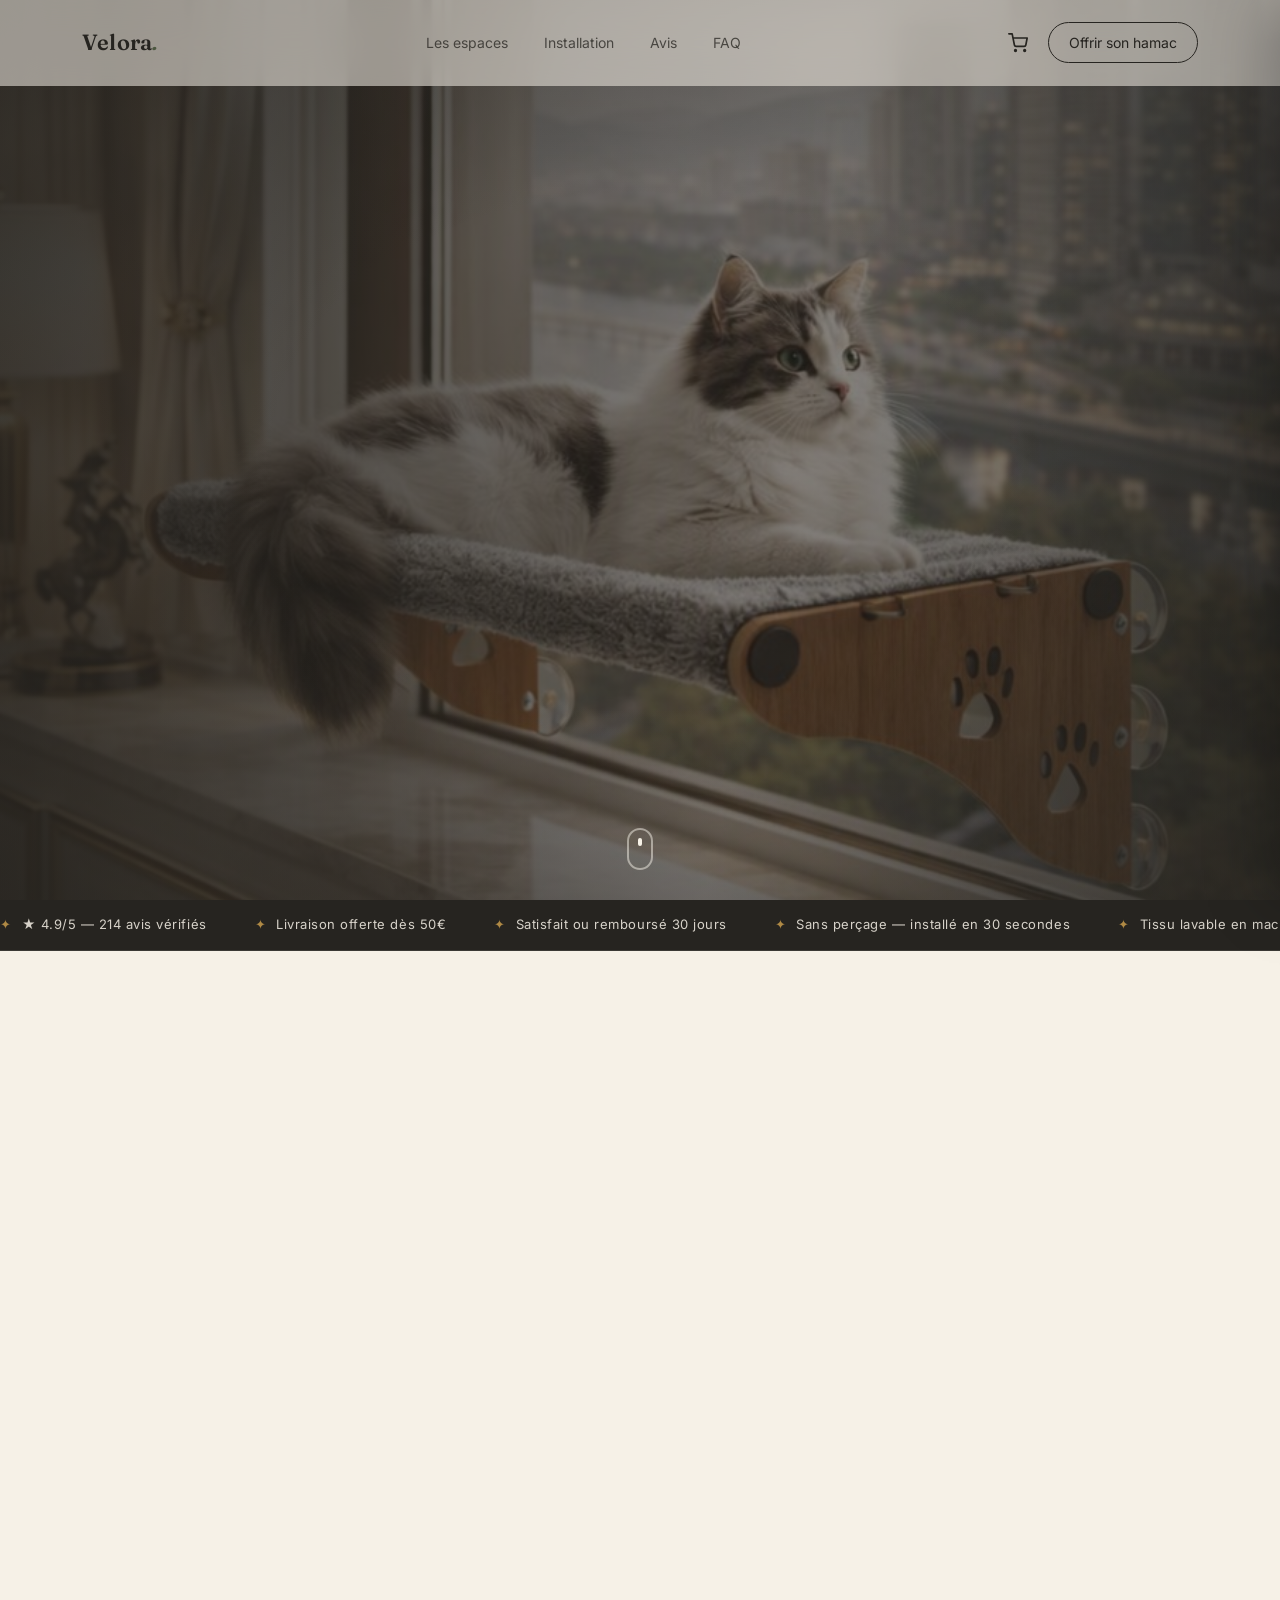
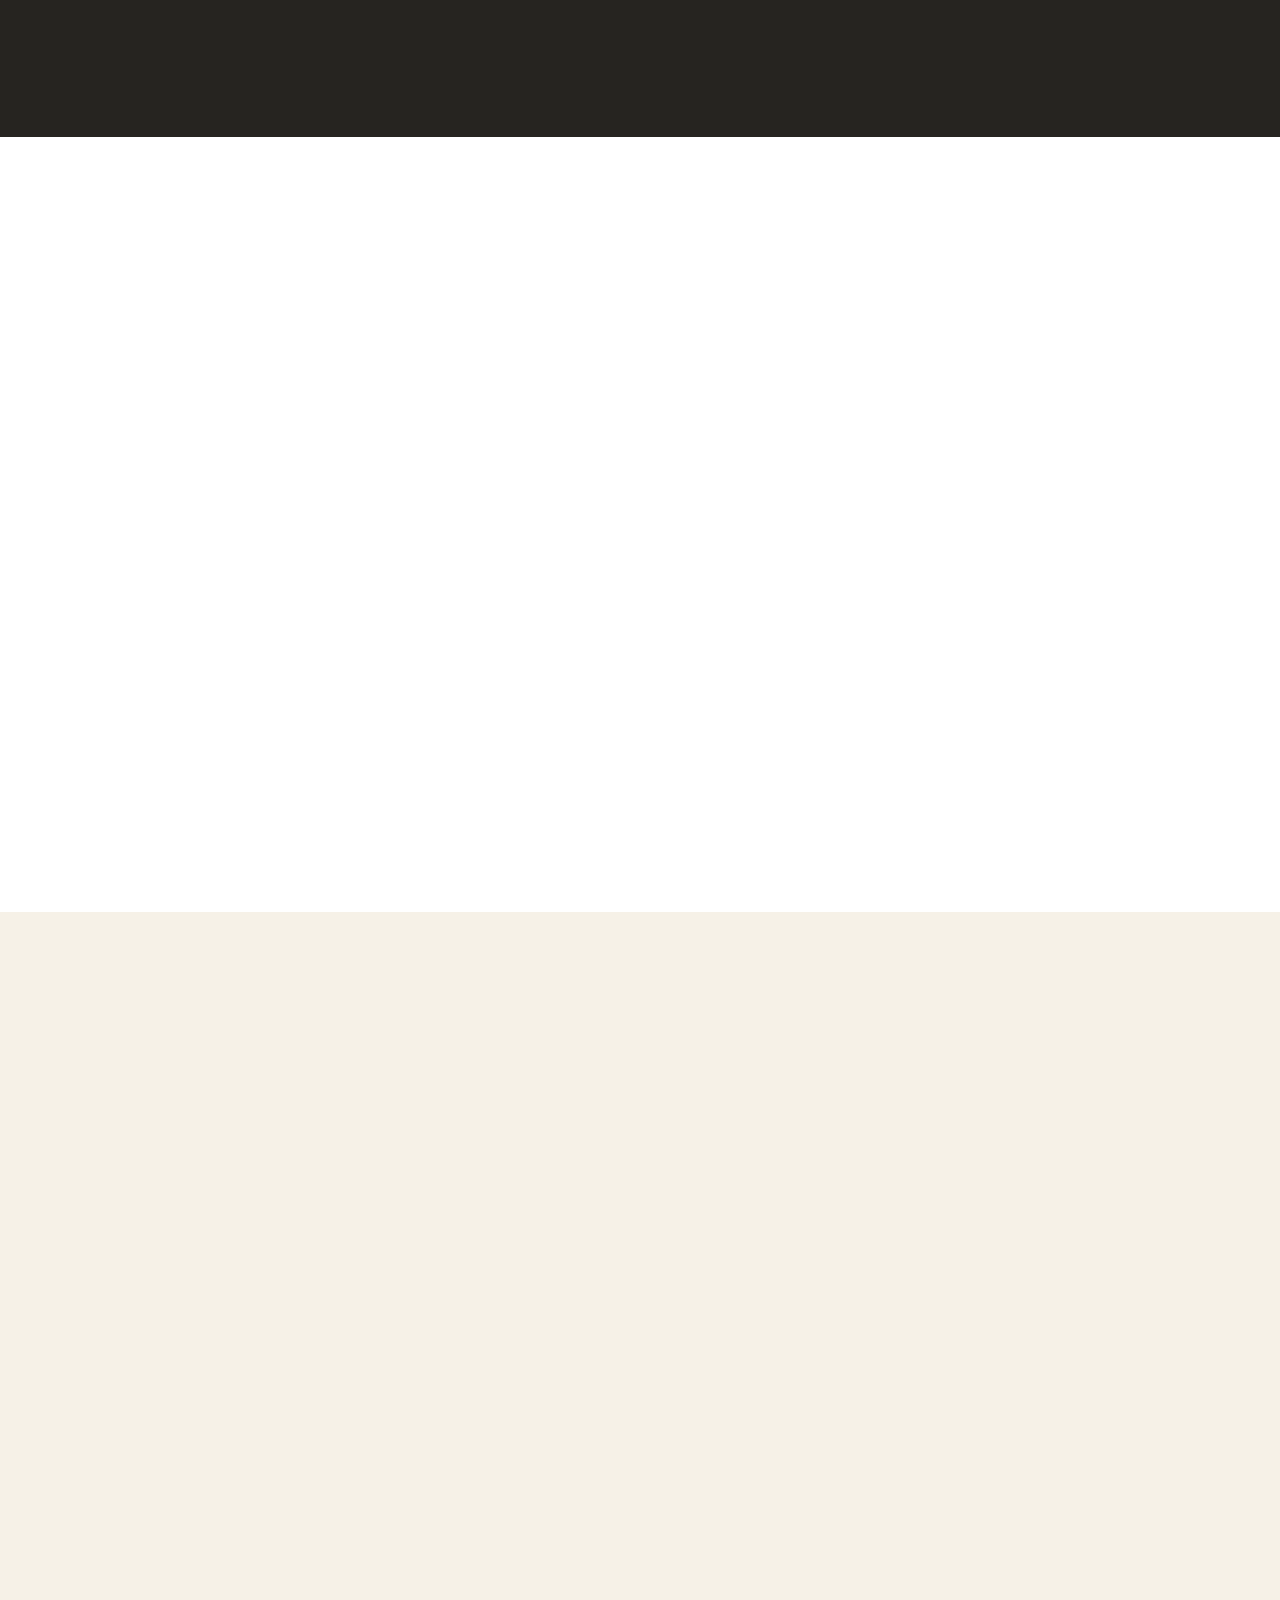
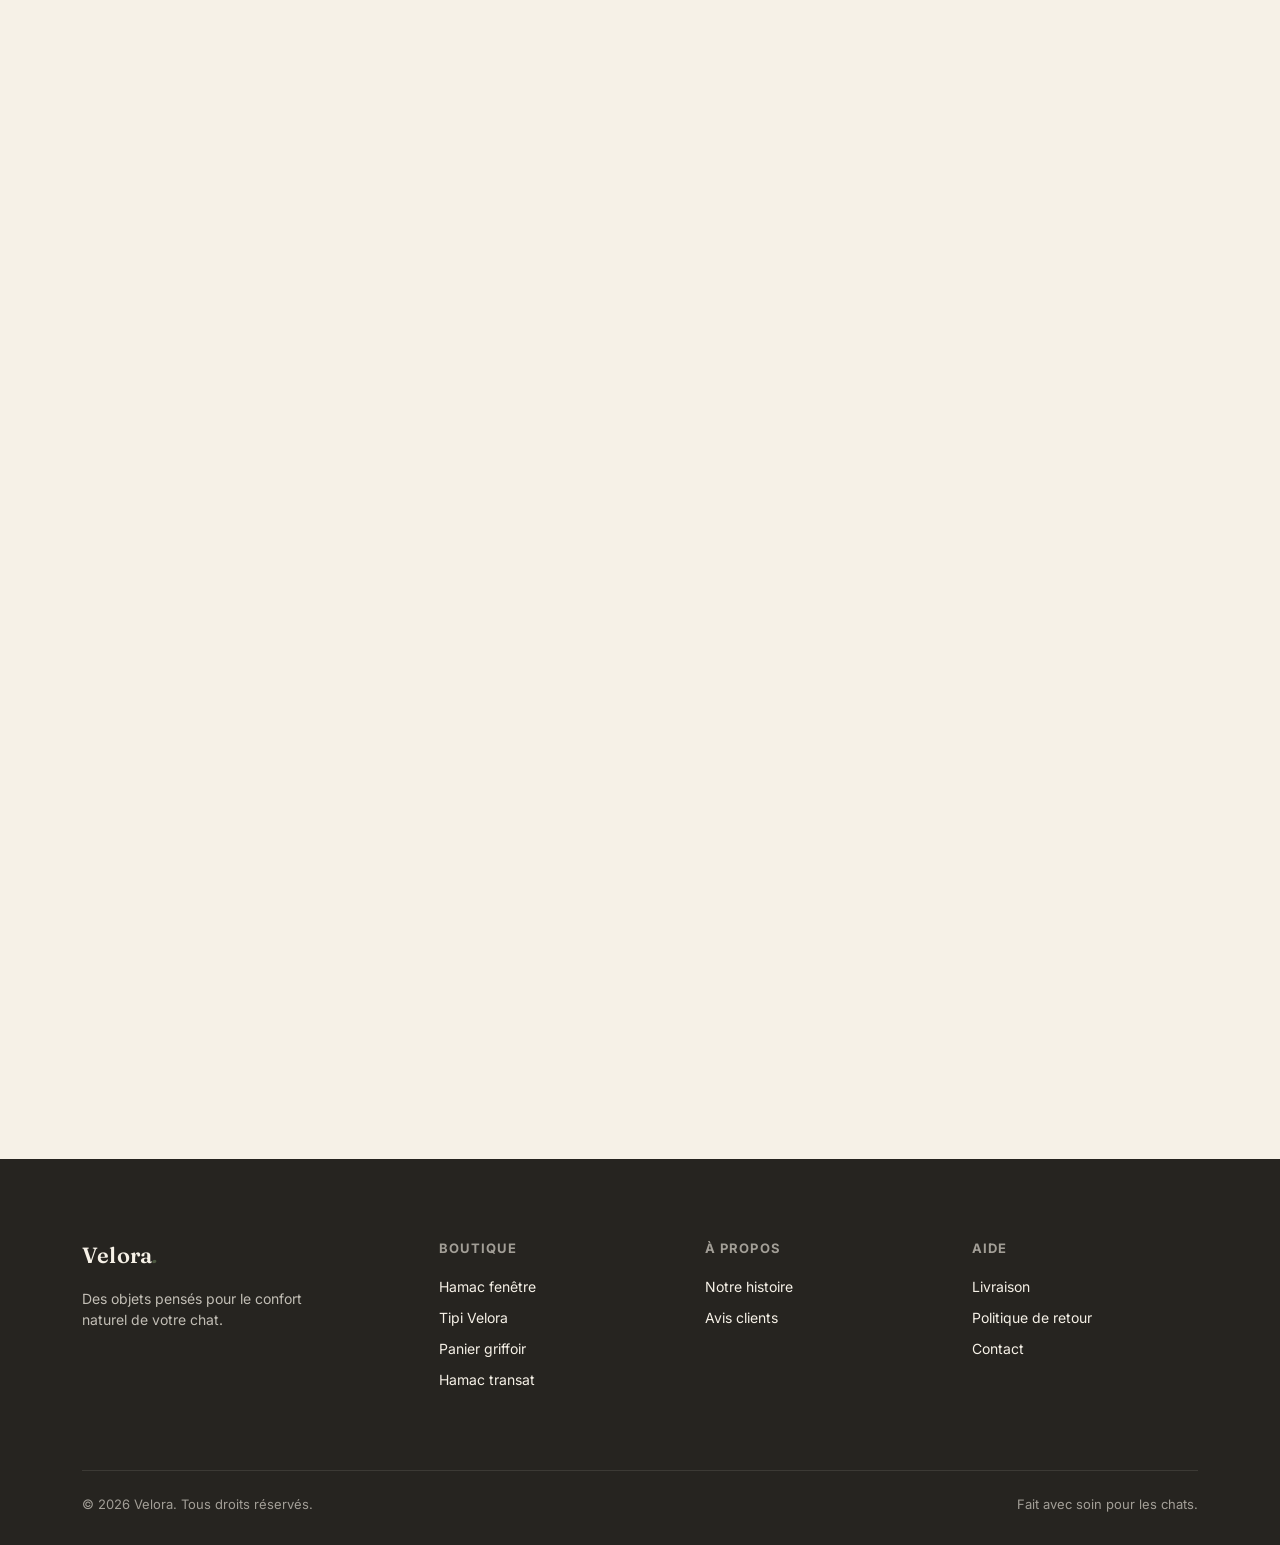
==== commit a432ea8c: "refactor: page d'accueil — journée type en SVG monoline, retrait waitlist et preuve sociale, livrais" ====
--- a/index.html
+++ b/index.html
@@ -3,11 +3,45 @@
 <head>
 <meta charset="UTF-8">
 <meta name="viewport" content="width=device-width, initial-scale=1.0">
+<script src="assets/js/head.js"></script>
 <title>Velora — Le coin préféré de votre chat</title>
+<meta name="description" content="Le hamac fenêtre Velora transforme n'importe quelle vitre en poste d'observation, de sieste et de soleil pour votre chat. Sans perçage, installé en 30 secondes. Satisfait ou remboursé 30 jours.">
+<meta property="og:title" content="Velora — Le coin préféré de votre chat">
+<meta property="og:description" content="Hamac fenêtre et paniers en rotin pensés pour le confort naturel de votre chat. Sans perçage, installé en 30 secondes.">
+<meta property="og:type" content="website">
+<meta property="og:url" content="https://velora.fr/">
+<meta property="og:image" content="https://velora.fr/assets/images/hamac-fenetre1.avif">
+<meta property="og:locale" content="fr_FR">
+<link rel="icon" type="image/svg+xml" href="assets/images/favicon.svg">
+<link rel="canonical" href="https://velora.fr/">
 <link rel="preconnect" href="https://fonts.googleapis.com">
 <link href="https://fonts.googleapis.com/css2?family=Fraunces:ital,opsz,wght@0,9..144,300;0,9..144,500;0,9..144,600;1,9..144,400;1,9..144,500&family=Inter:wght@400;500;600&display=swap" rel="stylesheet">
 <script src="https://unpkg.com/lenis@1.1.18/dist/lenis.min.js"></script>
 <link rel="stylesheet" href="assets/css/style.css">
+<script type="application/ld+json">
+{
+  "@context": "https://schema.org",
+  "@graph": [
+    {
+      "@type": "Product",
+      "name": "Hamac fenêtre Velora",
+      "image": ["https://velora.fr/assets/images/frame1.jpg", "https://velora.fr/assets/images/hamac-fenetre1.avif", "https://velora.fr/assets/images/hamac-fenetre2.avif"],
+      "description": "Hamac de fenêtre pour chat, sans perçage, installé en 30 secondes. Ventouses renforcées jusqu'à 15 kg, tissu lavable en machine.",
+      "brand": { "@type": "Brand", "name": "Velora" },
+      "aggregateRating": { "@type": "AggregateRating", "ratingValue": "4.9", "reviewCount": "214" },
+      "offers": { "@type": "Offer", "price": "39.90", "priceCurrency": "EUR", "availability": "https://schema.org/InStock" }
+    },
+    {
+      "@type": "FAQPage",
+      "mainEntity": [
+        { "@type": "Question", "name": "Le hamac tient-il sur toutes les fenêtres ?", "acceptedAnswer": { "@type": "Answer", "text": "Il fonctionne sur toute vitre lisse et propre. Une notice détaille les cas particuliers (double vitrage texturé, fenêtre PVC ancienne, etc.)." } },
+        { "@type": "Question", "name": "Et si mon chat ne l'utilise pas ?", "acceptedAnswer": { "@type": "Answer", "text": "Donnez-lui 48 heures : posez-y une friandise ou un t-shirt à votre odeur. La grande majorité des chats adoptent leur hamac dans la première semaine. Et si vraiment il boude, vous êtes remboursé pendant 30 jours." } },
+        { "@type": "Question", "name": "Quel poids maximum supporte-t-il ?", "acceptedAnswer": { "@type": "Answer", "text": "Les ventouses renforcées supportent jusqu'à 15 kg, adapté à la quasi-totalité des chats adultes." } }
+      ]
+    }
+  ]
+}
+</script>
 </head>
 <body>
 <div id="cursorTrail"></div>
@@ -35,7 +69,7 @@
 <section class="hero">
   <div class="hero-bg">
     <img id="heroPoster" src="assets/images/frame1.jpg" alt="">
-    <video id="heroVideo" autoplay loop muted playsinline preload="auto" poster="assets/images/frame1.jpg"><source src="assets/images/video-chat-hamac.mp4" type="video/mp4"></video>
+    <video id="heroVideo" autoplay loop muted playsinline preload="none" poster="assets/images/frame1.jpg"><source src="assets/images/video-chat-hamac.mp4" type="video/mp4"></video>
     <div class="vignette"></div>
   </div>
   <div class="wrap">
@@ -47,15 +81,12 @@
         <a href="produit.html?id=hamac" class="btn-primary btn-hero-cta">Commander maintenant 🐾</a>
         <div class="price-tag">à partir de <strong>39,90€</strong></div>
       </div>
-      <div class="hero-reassurance">
-        <span>✓ Expédié sous 24/48h</span>
-        <span>✓ Satisfait ou Chat-isfait 30j</span>
-      </div>
-      <div class="stars"><span class="stars-icons">★★★★★</span> <span data-count-to="4.9" data-decimals="1">0</span>/5 — déjà adopté par <span data-count-to="214">0</span> chats</div>
       <div class="hero-assurances">
+        <span>Expédié sous 24/48h</span>
         <span>Livraison offerte dès 50€</span>
         <span>Satisfait ou remboursé 30 jours</span>
       </div>
+      <div class="stars"><span class="stars-icons">★★★★★</span> <span data-count-to="4.9" data-decimals="1">0</span>/5 — déjà adopté par <span data-count-to="214">0</span> chats</div>
     </div>
   </div>
   <a href="#confiance" class="scroll-cue" aria-label="Défiler vers le bas"><span></span></a>
@@ -90,32 +121,32 @@
       <p>Un chat passe plus de <em>15 heures</em> par jour à dormir. Voici comment il occupe les autres — et ce qu'il attend de vous.</p>
     </div>
     <div class="dayline reveal">
-      <div class="dayline-item">
-        <div class="dayline-dot"><span>🪟</span></div>
+      <div class="dayline-item" data-hour="7">
+        <div class="dayline-dot"><svg width="22" height="22" viewBox="0 0 24 24" fill="none" stroke="currentColor" stroke-width="1.8" stroke-linecap="round" stroke-linejoin="round" aria-hidden="true"><rect x="3" y="3" width="18" height="18" rx="2"/><path d="M3 10h18M10 3v18"/></svg></div>
         <div class="dayline-card">
           <span class="dayline-time">7h00 — le matin</span>
           <h3>Poste d'observation</h3>
           <p>Surveiller la rue, le jardin, les passants : son occupation favorite, du haut de sa fenêtre, sans effort.</p>
         </div>
       </div>
-      <div class="dayline-item">
-        <div class="dayline-dot"><span>☀️</span></div>
+      <div class="dayline-item" data-hour="12">
+        <div class="dayline-dot"><svg width="22" height="22" viewBox="0 0 24 24" fill="none" stroke="currentColor" stroke-width="1.8" stroke-linecap="round" stroke-linejoin="round" aria-hidden="true"><circle cx="12" cy="12" r="4.5"/><path d="M12 2.5v2M12 19.5v2M2.5 12h2M19.5 12h2M5.3 5.3l1.4 1.4M17.3 17.3l1.4 1.4M18.7 5.3l-1.4 1.4M6.7 17.3l-1.4 1.4"/></svg></div>
         <div class="dayline-card">
           <span class="dayline-time">12h00 — la pause</span>
           <h3>Bain de soleil</h3>
           <p>À midi, la fenêtre est l'endroit le plus chaud de la maison. Le hamac capte cette chaleur toute la journée.</p>
         </div>
       </div>
-      <div class="dayline-item">
-        <div class="dayline-dot"><span>💤</span></div>
+      <div class="dayline-item" data-hour="15">
+        <div class="dayline-dot"><svg width="22" height="22" viewBox="0 0 24 24" fill="none" stroke="currentColor" stroke-width="1.8" stroke-linecap="round" stroke-linejoin="round" aria-hidden="true"><path d="M9 4a8 8 0 1 0 11 11A8.5 8.5 0 0 1 9 4z"/><path d="M17 3v3M15.5 4.5h3"/></svg></div>
         <div class="dayline-card">
           <span class="dayline-time">15h00 — la sieste</span>
           <h3>Le gros dodo</h3>
           <p>Suspendu, moelleux, à l'écart du sol : l'endroit rêvé pour une vraie sieste sans être dérangé.</p>
         </div>
       </div>
-      <div class="dayline-item">
-        <div class="dayline-dot"><span>🌙</span></div>
+      <div class="dayline-item" data-hour="20">
+        <div class="dayline-dot"><svg width="22" height="22" viewBox="0 0 24 24" fill="none" stroke="currentColor" stroke-width="1.8" stroke-linecap="round" stroke-linejoin="round" aria-hidden="true"><path d="M9 4a8 8 0 1 0 11 11A8.5 8.5 0 0 1 9 4z"/></svg></div>
         <div class="dayline-card">
           <span class="dayline-time">20h00 — le soir</span>
           <h3>Le rituel du soir</h3>
@@ -133,10 +164,10 @@
 <section class="section-pad product-section" id="produit">
   <div class="wrap">
     <div class="product-grid">
-      <div class="product-gallery reveal">
-        <img class="g-main" src="assets/images/frame1.jpg" alt="Hamac fenêtre Velora installé">
-        <img src="assets/images/hamac-fenetre1.avif" alt="Chat sur le hamac, vue rapprochée">
-        <img src="assets/images/hamac-fenetre2.avif" alt="Détail du tissu et des ventouses">
+      <div class="product-gallery reveal window-frame">
+        <img class="g-main" src="assets/images/frame1.jpg" alt="Hamac fenêtre Velora installé" loading="lazy">
+        <img src="assets/images/hamac-fenetre1.avif" alt="Chat sur le hamac, vue rapprochée" loading="lazy">
+        <img src="assets/images/hamac-fenetre2.avif" alt="Détail du tissu et des ventouses" loading="lazy">
         <div class="gallery-float-card">
           <span class="float-stars">★★★★★</span>
           <strong>4.9/5</strong>
@@ -153,15 +184,18 @@
           <span class="promo-chip">Promo -20%</span>
           <div class="countdown">
             <svg width="16" height="16" viewBox="0 0 24 24" fill="none" stroke="currentColor" stroke-width="2" stroke-linecap="round" stroke-linejoin="round"><circle cx="12" cy="12" r="10"/><polyline points="12 6 12 12 16 14"/></svg>
-            <span>Se termine dans <strong id="countdown">00:00:00</strong></span>
+            <span>Prochain réapprovisionnement dans <strong id="countdown">00:00:00</strong></span>
           </div>
         </div>
         <div class="stock-row">
           <span class="stock-dot"></span>
-          Il en reste <strong>14</strong> en stock — une seule production par mois
+          Il en reste <strong>14</strong> — réapprovisionné une fois par mois
           <div class="stock-bar"><span style="width:47%"></span></div>
         </div>
-        <div class="product-note">Livraison offerte · Garantie satisfait ou remboursé 30 jours</div>
+        <p class="delivery-note">
+          <svg width="16" height="16" viewBox="0 0 24 24" fill="none" stroke="currentColor" stroke-width="1.8" stroke-linecap="round" stroke-linejoin="round" aria-hidden="true"><rect x="1" y="4" width="14" height="10" rx="1.5"/><path d="M15 8h4l3 3.5V14h-7z"/><circle cx="6" cy="18" r="2"/><circle cx="17" cy="18" r="2"/><path d="M9 18h6"/></svg>
+          <span><strong>Livraison offerte dès 50€ d'achat</strong> — expédié sous 24h</span>
+        </p>
         <div class="trust-badges">
           <span class="trust-badge">Ventouses 15 kg</span>
           <span class="trust-badge">Tissu lavable machine</span>
@@ -187,7 +221,7 @@
   <div class="wrap">
     <div class="install-grid">
       <div class="install-media reveal">
-        <img src="assets/images/hamac-fenetre2.avif" alt="Détail des ventouses du hamac Velora">
+        <img src="assets/images/hamac-fenetre2.avif" alt="Détail des ventouses du hamac Velora" loading="lazy">
         <div class="install-stamp">Sans perçage<br><strong>30 secondes</strong></div>
       </div>
       <div class="install-content reveal">
@@ -236,12 +270,12 @@
     <div class="espaces-grid reveal">
       <article class="espace-card espace-featured">
         <a href="produit.html?id=hamac" class="espace-img">
-          <img src="assets/images/frame1.jpg" alt="Hamac fenêtre Velora">
+          <img src="assets/images/hamac-fenetre1.avif" alt="Hamac fenêtre Velora" loading="lazy">
           <span class="espace-btn">Découvrir</span>
           <span class="espace-badge">Best-seller</span>
         </a>
         <div class="espace-body">
-          <span class="espace-emoji">🪟</span>
+          <span class="espace-icon"><svg width="30" height="30" viewBox="0 0 24 24" fill="none" stroke="currentColor" stroke-width="1.8" stroke-linecap="round" stroke-linejoin="round" aria-hidden="true"><rect x="3" y="3" width="18" height="18" rx="2"/><path d="M3 10h18M10 3v18"/></svg></span>
           <div>
             <h3>Poste d'observation</h3>
             <p class="espace-sub">Hamac fenêtre Velora</p>
@@ -256,14 +290,14 @@
       </article>
       <article class="espace-card">
         <a href="produit.html?id=panier" class="espace-img">
-          <img src="assets/images/tipie-avec-chat.png" alt="Tipi Velora">
+          <img src="assets/images/tipie.avif" alt="Tipi Velora" loading="lazy">
           <span class="espace-btn">Découvrir</span>
         </a>
         <div class="espace-body">
-          <span class="espace-emoji">🧺</span>
+          <span class="espace-icon"><svg width="30" height="30" viewBox="0 0 24 24" fill="none" stroke="currentColor" stroke-width="1.8" stroke-linecap="round" stroke-linejoin="round" aria-hidden="true"><path d="M12 3 L22 20 H2 Z"/><path d="M12 3 V20"/></svg></span>
           <h3>Cocon douillet</h3>
           <p class="espace-sub">Tipi Velora</p>
-          <p class="espace-desc">Un cocon douillet pour des siestes paisibles.</p>
+          <p class="espace-desc">Un tipi en rotin tressé à la main, posé sur son coussin moelleux lavable en machine : le refuge des siestes profondes, même pour un chat de 16 ans.</p>
           <div class="espace-price">35,90€</div>
           <div class="espace-actions">
             <button class="btn-primary btn-sm add-to-cart" data-id="panier" data-label="Ajouter au panier">Ajouter au panier</button>
@@ -273,14 +307,14 @@
       </article>
       <article class="espace-card">
         <a href="produit.html?id=griffoir" class="espace-img">
-          <img src="assets/images/panier-avec-chat.jpg" alt="Panier griffoir Velora">
+          <img src="assets/images/panier-avec-chat.jpg" alt="Panier griffoir Velora" loading="lazy">
           <span class="espace-btn">Découvrir</span>
         </a>
         <div class="espace-body">
-          <span class="espace-emoji">💤</span>
+          <span class="espace-icon"><svg width="30" height="30" viewBox="0 0 24 24" fill="none" stroke="currentColor" stroke-width="1.8" stroke-linecap="round" stroke-linejoin="round" aria-hidden="true"><circle cx="7" cy="10" r="2.6"/><circle cx="17" cy="10" r="2.6"/><circle cx="12" cy="9" r="2.6"/><ellipse cx="12" cy="16" rx="5.4" ry="3"/></svg></span>
           <h3>Dodo &amp; griffades</h3>
           <p class="espace-sub">Panier griffoir</p>
-          <p class="espace-desc">Dodo et griffades, le meilleur des deux mondes.</p>
+          <p class="espace-desc">Rotin naturel que votre chat peut griffer sans retenue, puis en faire son couchage : le deux-en-un qui épargne le canapé.</p>
           <div class="espace-price">29,90€</div>
           <div class="espace-actions">
             <button class="btn-primary btn-sm add-to-cart" data-id="griffoir" data-label="Ajouter au panier">Ajouter au panier</button>
@@ -290,14 +324,14 @@
       </article>
       <article class="espace-card">
         <a href="produit.html?id=transat" class="espace-img">
-          <img src="assets/images/hamac-sol-chat.png" alt="Hamac transat Velora">
+<img src="assets/images/hamac-sol.avif" alt="Hamac transat Velora" loading="lazy">
           <span class="espace-btn">Découvrir</span>
         </a>
         <div class="espace-body">
-          <span class="espace-emoji">☀️</span>
+          <span class="espace-icon"><svg width="30" height="30" viewBox="0 0 24 24" fill="none" stroke="currentColor" stroke-width="1.8" stroke-linecap="round" stroke-linejoin="round" aria-hidden="true"><circle cx="12" cy="12" r="4.5"/><path d="M12 2.5v2M12 19.5v2M2.5 12h2M19.5 12h2M5.3 5.3l1.4 1.4M17.3 17.3l1.4 1.4M18.7 5.3l-1.4 1.4M6.7 17.3l-1.4 1.4"/></svg></span>
           <h3>Profiter du soleil</h3>
           <p class="espace-sub">Hamac transat</p>
-          <p class="espace-desc">Un bain de lumière au ras du sol.</p>
+          <p class="espace-desc">Un bain de lumière au ras du sol : une structure basse, idéale pour les chats âgés ou ceux qui préfèrent garder les pattes par terre.</p>
           <div class="espace-price">29,90€</div>
           <div class="espace-actions">
             <button class="btn-primary btn-sm add-to-cart" data-id="transat" data-label="Ajouter au panier">Ajouter au panier</button>
@@ -341,7 +375,7 @@
               <p>"Installé en 2 minutes, mon chat ne quitte plus la fenêtre. Le tissu a l'air vraiment solide."</p>
               <div class="review-product">Produit acheté : Hamac fenêtre</div>
               <div class="review-author">
-                <img src="https://images.unsplash.com/photo-1494790108377-be9c29b29330?auto=format&fit=crop&w=100&q=80" alt="">
+                <img src="https://images.unsplash.com/photo-1494790108377-be9c29b29330?auto=format&fit=crop&w=100&q=80" alt="Client Velora" loading="lazy"
                 <span>Camille, Strasbourg</span>
               </div>
             </div>
@@ -353,7 +387,7 @@
               <p>"On hésitait avec un modèle Amazon à 15€, mais la qualité n'a rien à voir. Ça se sent au toucher."</p>
               <div class="review-product">Produit acheté : Hamac fenêtre</div>
               <div class="review-author">
-                <img src="https://images.unsplash.com/photo-1500648767791-00dcc994a43e?auto=format&fit=crop&w=100&q=80" alt="">
+                <img src="https://images.unsplash.com/photo-1500648767791-00dcc994a43e?auto=format&fit=crop&w=100&q=80" alt="Client Velora" loading="lazy"
                 <span>Julien, Lyon</span>
               </div>
             </div>
@@ -365,7 +399,7 @@
               <p>"Mes deux chats se battent pour la place. J'en recommande un deuxième dans le panier."</p>
               <div class="review-product">Produit acheté : Hamac fenêtre</div>
               <div class="review-author">
-                <img src="https://images.unsplash.com/photo-1438761681033-6461ffad8d80?auto=format&fit=crop&w=100&q=80" alt="">
+                <img src="https://images.unsplash.com/photo-1438761681033-6461ffad8d80?auto=format&fit=crop&w=100&q=80" alt="Client Velora" loading="lazy"
                 <span>Sarah, Bordeaux</span>
               </div>
             </div>
@@ -377,7 +411,7 @@
               <p>"Le bout de l'ancien canapé commence à s'en remettre. Le griffoir est beau ET efficace, un vrai deux-en-un."</p>
               <div class="review-product">Produit acheté : Panier griffoir</div>
               <div class="review-author">
-                <img src="https://images.unsplash.com/photo-1507003211169-0a1dd7228f2d?auto=format&fit=crop&w=100&q=80" alt="">
+                <img src="https://images.unsplash.com/photo-1507003211169-0a1dd7228f2d?auto=format&fit=crop&w=100&q=80" alt="Client Velora" loading="lazy"
                 <span>Thomas, Nantes</span>
               </div>
             </div>
@@ -389,7 +423,7 @@
               <p>"Mon chat de 16 ans a enfin retrouvé un vrai cocon. Le coussin amovible se lave super facilement."</p>
               <div class="review-product">Produit acheté : Tipi Velora</div>
               <div class="review-author">
-                <img src="https://images.unsplash.com/photo-1544005313-94ddf0286df2?auto=format&fit=crop&w=100&q=80" alt="">
+                <img src="https://images.unsplash.com/photo-1544005313-94ddf0286df2?auto=format&fit=crop&w=100&q=80" alt="Client Velora" loading="lazy"
                 <span>Élodie, Lille</span>
               </div>
             </div>
@@ -401,7 +435,7 @@
               <p>"Le service client a répondu en 20 minutes et m'a aidé à choisir la fenêtre la plus ensoleillée. Rare de nos jours."</p>
               <div class="review-product">Produit acheté : Hamac fenêtre</div>
               <div class="review-author">
-                <img src="https://images.unsplash.com/photo-1534528741775-53994a69daeb?auto=format&fit=crop&w=100&q=80" alt="">
+                <img src="https://images.unsplash.com/photo-1534528741775-53994a69daeb?auto=format&fit=crop&w=100&q=80" alt="Client Velora" loading="lazy"
                 <span>Marc, Toulouse</span>
               </div>
             </div>
@@ -415,7 +449,7 @@
               <p>"Installé en 2 minutes, mon chat ne quitte plus la fenêtre. Le tissu a l'air vraiment solide."</p>
               <div class="review-product">Produit acheté : Hamac fenêtre</div>
               <div class="review-author">
-                <img src="https://images.unsplash.com/photo-1494790108377-be9c29b29330?auto=format&fit=crop&w=100&q=80" alt="">
+                <img src="https://images.unsplash.com/photo-1494790108377-be9c29b29330?auto=format&fit=crop&w=100&q=80" alt="Client Velora" loading="lazy"
                 <span>Camille, Strasbourg</span>
               </div>
             </div>
@@ -427,7 +461,7 @@
               <p>"On hésitait avec un modèle Amazon à 15€, mais la qualité n'a rien à voir. Ça se sent au toucher."</p>
               <div class="review-product">Produit acheté : Hamac fenêtre</div>
               <div class="review-author">
-                <img src="https://images.unsplash.com/photo-1500648767791-00dcc994a43e?auto=format&fit=crop&w=100&q=80" alt="">
+                <img src="https://images.unsplash.com/photo-1500648767791-00dcc994a43e?auto=format&fit=crop&w=100&q=80" alt="Client Velora" loading="lazy"
                 <span>Julien, Lyon</span>
               </div>
             </div>
@@ -439,7 +473,7 @@
               <p>"Mes deux chats se battent pour la place. J'en recommande un deuxième dans le panier."</p>
               <div class="review-product">Produit acheté : Hamac fenêtre</div>
               <div class="review-author">
-                <img src="https://images.unsplash.com/photo-1438761681033-6461ffad8d80?auto=format&fit=crop&w=100&q=80" alt="">
+                <img src="https://images.unsplash.com/photo-1438761681033-6461ffad8d80?auto=format&fit=crop&w=100&q=80" alt="Client Velora" loading="lazy"
                 <span>Sarah, Bordeaux</span>
               </div>
             </div>
@@ -451,7 +485,7 @@
               <p>"Le bout de l'ancien canapé commence à s'en remettre. Le griffoir est beau ET efficace, un vrai deux-en-un."</p>
               <div class="review-product">Produit acheté : Panier griffoir</div>
               <div class="review-author">
-                <img src="https://images.unsplash.com/photo-1507003211169-0a1dd7228f2d?auto=format&fit=crop&w=100&q=80" alt="">
+                <img src="https://images.unsplash.com/photo-1507003211169-0a1dd7228f2d?auto=format&fit=crop&w=100&q=80" alt="Client Velora" loading="lazy"
                 <span>Thomas, Nantes</span>
               </div>
             </div>
@@ -463,7 +497,7 @@
               <p>"Mon chat de 16 ans a enfin retrouvé un vrai cocon. Le coussin amovible se lave super facilement."</p>
               <div class="review-product">Produit acheté : Tipi Velora</div>
               <div class="review-author">
-                <img src="https://images.unsplash.com/photo-1544005313-94ddf0286df2?auto=format&fit=crop&w=100&q=80" alt="">
+                <img src="https://images.unsplash.com/photo-1544005313-94ddf0286df2?auto=format&fit=crop&w=100&q=80" alt="Client Velora" loading="lazy"
                 <span>Élodie, Lille</span>
               </div>
             </div>
@@ -475,7 +509,7 @@
               <p>"Le service client a répondu en 20 minutes et m'a aidé à choisir la fenêtre la plus ensoleillée. Rare de nos jours."</p>
               <div class="review-product">Produit acheté : Hamac fenêtre</div>
               <div class="review-author">
-                <img src="https://images.unsplash.com/photo-1534528741775-53994a69daeb?auto=format&fit=crop&w=100&q=80" alt="">
+                <img src="https://images.unsplash.com/photo-1534528741775-53994a69daeb?auto=format&fit=crop&w=100&q=80" alt="Client Velora" loading="lazy"
                 <span>Marc, Toulouse</span>
               </div>
             </div>
@@ -486,6 +520,24 @@
     <div class="avis-cta reveal">
       <p>Rejoignez les <strong>214 chats</strong> qui ont trouvé leur coin préféré.</p>
       <button class="btn-primary add-to-cart" data-id="hamac" data-label="Ajouter le hamac au panier">Ajouter le hamac au panier</button>
+    </div>
+  </div>
+</section>
+
+<section class="section-pad board-section" id="communaute">
+  <div class="wrap">
+    <div class="section-head reveal" style="max-width:100%;text-align:center;">
+      <div class="eyebrow">La communauté</div>
+      <h2>Nos chats, chez eux, sur leur coin préféré</h2>
+      <p>Envoyez-nous une photo, on la punaise ici. <em>#MonCoinVelora</em></p>
+    </div>
+    <div class="board reveal">
+      <figure class="polaroid pol-1"><span class="pin"></span><img src="assets/images/hamac-fenetre1.avif" alt="Chat sur le hamac fenêtre Velora" loading="lazy"><figcaption>Oscar, poste d'observation — Lyon</figcaption></figure>
+      <figure class="polaroid pol-2"><span class="pin"></span><img src="assets/images/tipie.avif" alt="Tipi en rotin Velora" loading="lazy"><figcaption>Mimie dans son tipi — Nantes</figcaption></figure>
+      <figure class="polaroid pol-3"><span class="pin"></span><img src="assets/images/panier-avec-chat.jpg" alt="Chat dans le panier griffoir Velora" loading="lazy"><figcaption>Griffades contrôlées — Bordeaux</figcaption></figure>
+      <figure class="polaroid pol-4"><span class="pin"></span><img src="assets/images/hamac-fenetre2.avif" alt="Ventouses du hamac fenêtre Velora" loading="lazy"><figcaption>Ventouse verrouillée — Lille</figcaption></figure>
+      <figure class="polaroid pol-5"><span class="pin"></span><img src="assets/images/hamac-sol.avif" alt="Hamac transat Velora" loading="lazy"><figcaption>Le bain de soleil — Toulouse</figcaption></figure>
+      <figure class="polaroid pol-6"><span class="pin"></span><img src="assets/images/frame1.jpg" alt="Chat sur le hamac fenêtre Velora" loading="lazy"><figcaption>La sieste de 15h — Paris</figcaption></figure>
     </div>
   </div>
 </section>
@@ -497,38 +549,38 @@
       <h2>FAQ</h2>
       <p>La vraie FAQ — celle que les humains se posent, validée par les chats.</p>
     </div>
-    <div class="faq reveal">
+    <div class="faq reveal" role="region" aria-label="Questions fréquentes">
       <div class="faq-item open">
         <div class="faq-q">Le hamac tient-il sur toutes les fenêtres ? <span class="plus">+</span></div>
-        <div class="faq-a"><p>Il fonctionne sur toute vitre lisse et propre. Une notice détaille les cas particuliers (double vitrage texturé, fenêtre PVC ancienne, etc.).</p></div>
+        <div class="faq-a" id="faq-a-1"><p>Il fonctionne sur toute vitre lisse et propre. Une notice détaille les cas particuliers (double vitrage texturé, fenêtre PVC ancienne, etc.).</p></div>
       </div>
       <div class="faq-item">
         <div class="faq-q">Et si mon chat ne l'utilise pas ? <span class="plus">+</span></div>
-        <div class="faq-a"><p>Donnez-lui 48 heures : posez-y une friandise ou un t-shirt à votre odeur. La grande majorité des chats adoptent leur hamac dans la première semaine — les autres changent d'avis dès que le soleil revient. Et si vraiment il boude, vous êtes remboursé pendant 30 jours.</p></div>
+        <div class="faq-a" id="faq-a-2"><p>Donnez-lui 48 heures : posez-y une friandise ou un t-shirt à votre odeur. La grande majorité des chats adoptent leur hamac dans la première semaine — les autres changent d'avis dès que le soleil revient. Et si vraiment il boude, vous êtes remboursé pendant 30 jours.</p></div>
       </div>
       <div class="faq-item">
         <div class="faq-q">Quel poids maximum supporte-t-il ? <span class="plus">+</span></div>
-        <div class="faq-a"><p>Les ventouses renforcées supportent jusqu'à 15 kg, adapté à la quasi-totalité des chats adultes.</p></div>
+        <div class="faq-a" id="faq-a-3"><p>Les ventouses renforcées supportent jusqu'à 15 kg, adapté à la quasi-totalité des chats adultes.</p></div>
       </div>
       <div class="faq-item">
         <div class="faq-q">Ça tient sur du double vitrage ? <span class="plus">+</span></div>
-        <div class="faq-a"><p>Oui. Les ventouses adhèrent à toute vitre lisse et propre, double vitrage inclus. Évitez simplement les vitres texturées, givrées ou dépoliées.</p></div>
+        <div class="faq-a" id="faq-a-4"><p>Oui. Les ventouses adhèrent à toute vitre lisse et propre, double vitrage inclus. Évitez simplement les vitres texturées, givrées ou dépoliées.</p></div>
       </div>
       <div class="faq-item">
         <div class="faq-q">Peut-on l'offrir ? <span class="plus">+</span></div>
-        <div class="faq-a"><p>Oui, et c'est le genre de cadeau qui se remarque : on n'offre pas un hamac, on offre des heures de sieste. Nous pouvons l'envoyer directement au destinataire avec un mot doux.</p></div>
+        <div class="faq-a" id="faq-a-5"><p>Oui, et c'est le genre de cadeau qui se remarque : on n'offre pas un hamac, on offre des heures de sieste. Nous pouvons l'envoyer directement au destinataire avec un mot doux.</p></div>
       </div>
       <div class="faq-item">
         <div class="faq-q">Que se passe-t-il si une ventouse lâche ? <span class="plus">+</span></div>
-        <div class="faq-a"><p>On vous envoie un jeu de remplacement gratuit sous 48h. Et si le problème persiste, la garantie satisfait ou remboursé couvre le tout pendant 30 jours.</p></div>
+        <div class="faq-a" id="faq-a-6"><p>On vous envoie un jeu de remplacement gratuit sous 48h. Et si le problème persiste, la garantie satisfait ou remboursé couvre le tout pendant 30 jours.</p></div>
       </div>
       <div class="faq-item">
         <div class="faq-q">Puis-je le retourner s'il ne convient pas ? <span class="plus">+</span></div>
-        <div class="faq-a"><p>Oui, 30 jours pour changer d'avis, remboursement intégral sans justification.</p></div>
+        <div class="faq-a" id="faq-a-7"><p>Oui, 30 jours pour changer d'avis, remboursement intégral sans justification.</p></div>
       </div>
       <div class="faq-item">
         <div class="faq-q">Combien de temps pour la livraison ? <span class="plus">+</span></div>
-        <div class="faq-a"><p>Comptez 3 à 5 jours ouvrés en France métropolitaine, livraison offerte dès 30€ d'achat.</p></div>
+        <div class="faq-a" id="faq-a-8"><p>Comptez 3 à 5 jours ouvrés en France métropolitaine, livraison offerte dès 50€ d'achat.</p></div>
       </div>
     </div>
     <div class="faq-cta reveal">
@@ -537,8 +589,7 @@
         <p>Notre équipe (humaine) répond en moins de 24h, sans jargon.</p>
       </div>
       <div class="faq-cta-actions">
-        <a href="#" class="btn-ghost">Nous écrire</a>
-        <button class="btn-light add-to-cart" data-id="hamac" data-label="Commander maintenant">Commander maintenant</button>
+        <a href="mailto:hello@velora.fr" class="btn-ghost">Nous écrire</a>        <button class="btn-light add-to-cart" data-id="hamac" data-label="Commander maintenant">Commander maintenant</button>
       </div>
     </div>
   </div>
@@ -554,6 +605,7 @@
     <p id="shippingMsg">Plus que <strong>50,00€</strong> pour la livraison offerte</p>
     <div class="shipping-bar"><span id="shippingBar"></span></div>
   </div>
+  <div id="drawerSuggestion"></div>
   <div class="cart-drawer-items" id="drawerItems"></div>
   <div class="cart-drawer-foot">
     <div class="drawer-total">
@@ -561,6 +613,9 @@
       <strong id="drawerTotal">0,00€</strong>
     </div>
     <a href="panier.html" class="btn-primary btn-full">Passer la commande</a>
+    <div class="pay-badges" aria-hidden="true">
+      <span>Visa</span><span>Mastercard</span><span>Stripe</span><span class="pay-secure">🔒 Paiement sécurisé</span>
+    </div>
     <p class="detail-note">Livraison offerte dès 50€ · Paiement sécurisé · Retour 30 jours</p>
   </div>
 </aside>
@@ -592,22 +647,22 @@
       <div>
         <h4>À propos</h4>
         <ul>
-          <li><a href="#">Notre histoire</a></li>
+          <li><a href="#pourquoi">Notre histoire</a></li>
           <li><a href="#avis">Avis clients</a></li>
         </ul>
       </div>
       <div>
         <h4>Aide</h4>
         <ul>
-          <li><a href="#">Livraison</a></li>
-          <li><a href="#">Politique de retour</a></li>
-          <li><a href="#">Contact</a></li>
+          <li><a href="#faq">Livraison</a></li>
+          <li><a href="#faq">Politique de retour</a></li>
+          <li><a href="mailto:hello@velora.fr">Contact</a></li>
         </ul>
       </div>
     </div>
     <div class="footer-bottom">
       <div>© 2026 Velora. Tous droits réservés.</div>
-      <div>Maquette de démonstration — images Unsplash à remplacer</div>
+      <div>Fait avec soin pour les chats.</div>
     </div>
   </div>
 </footer>
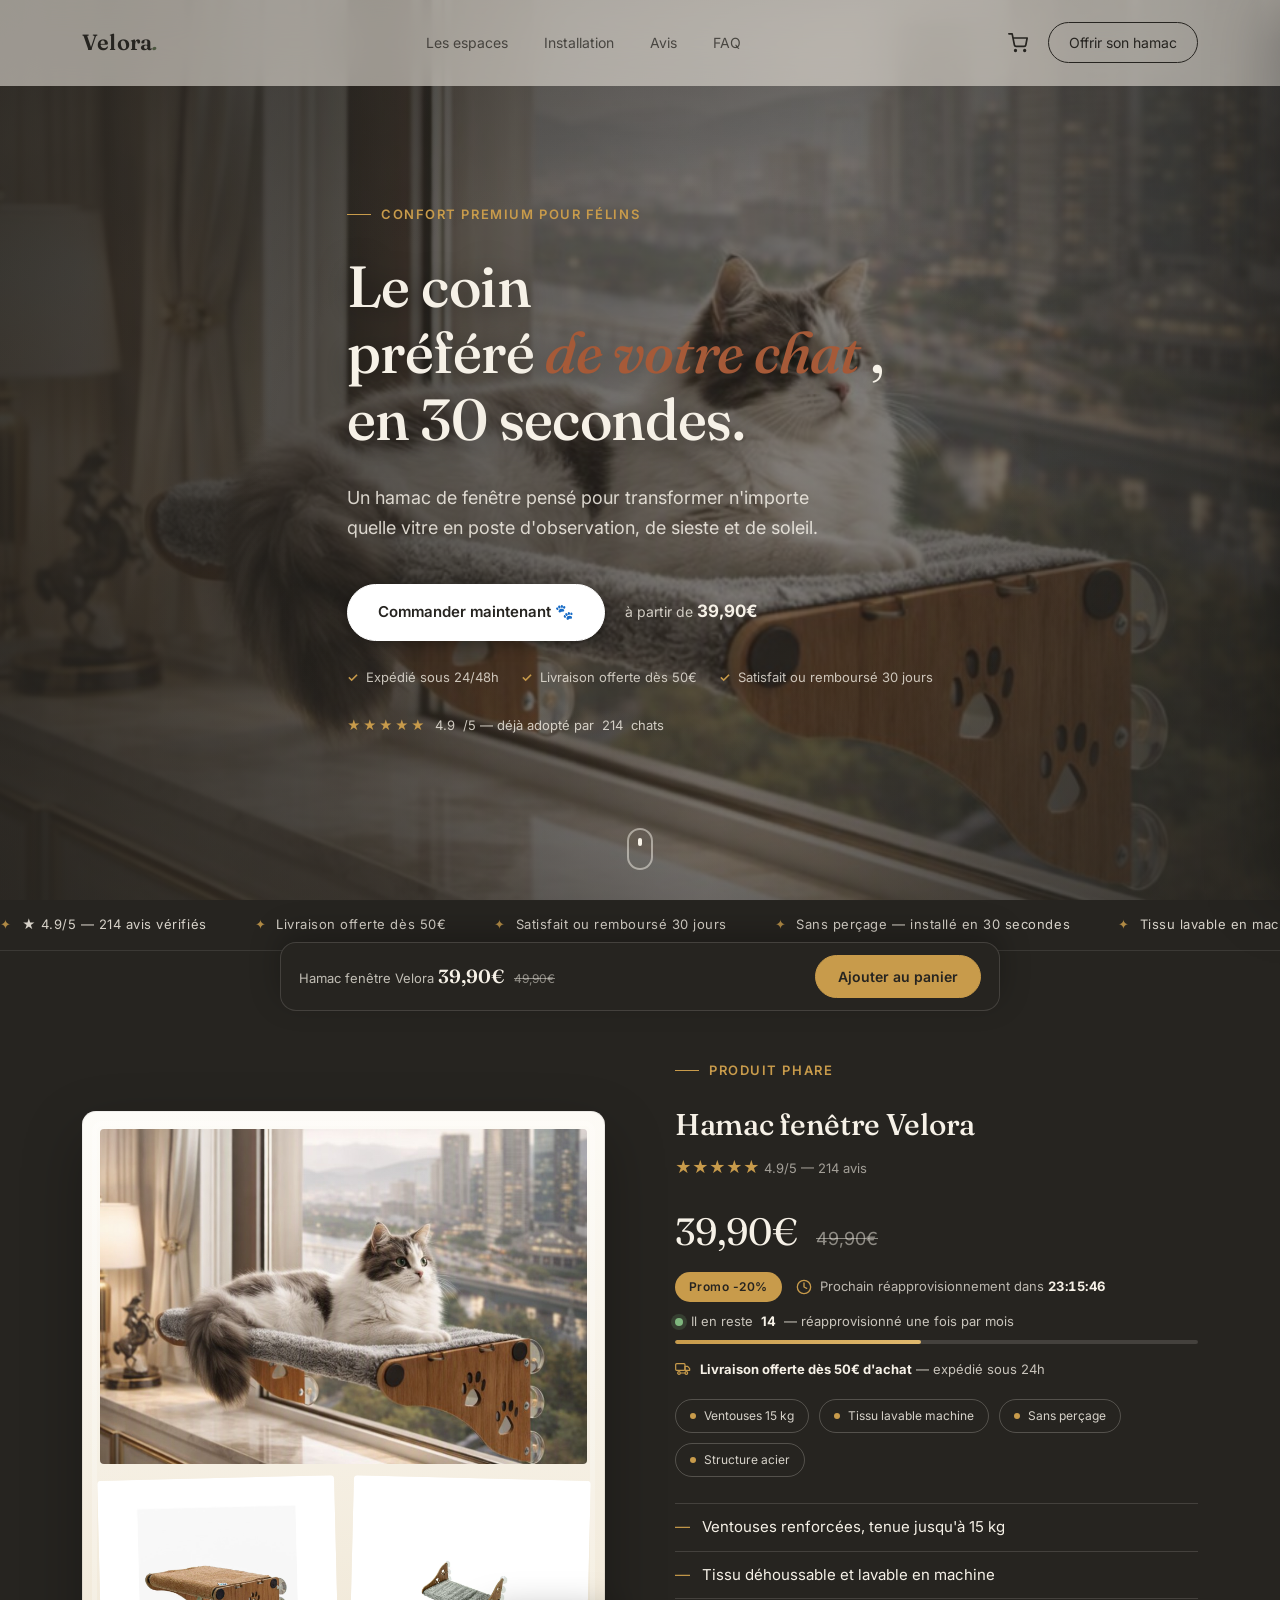
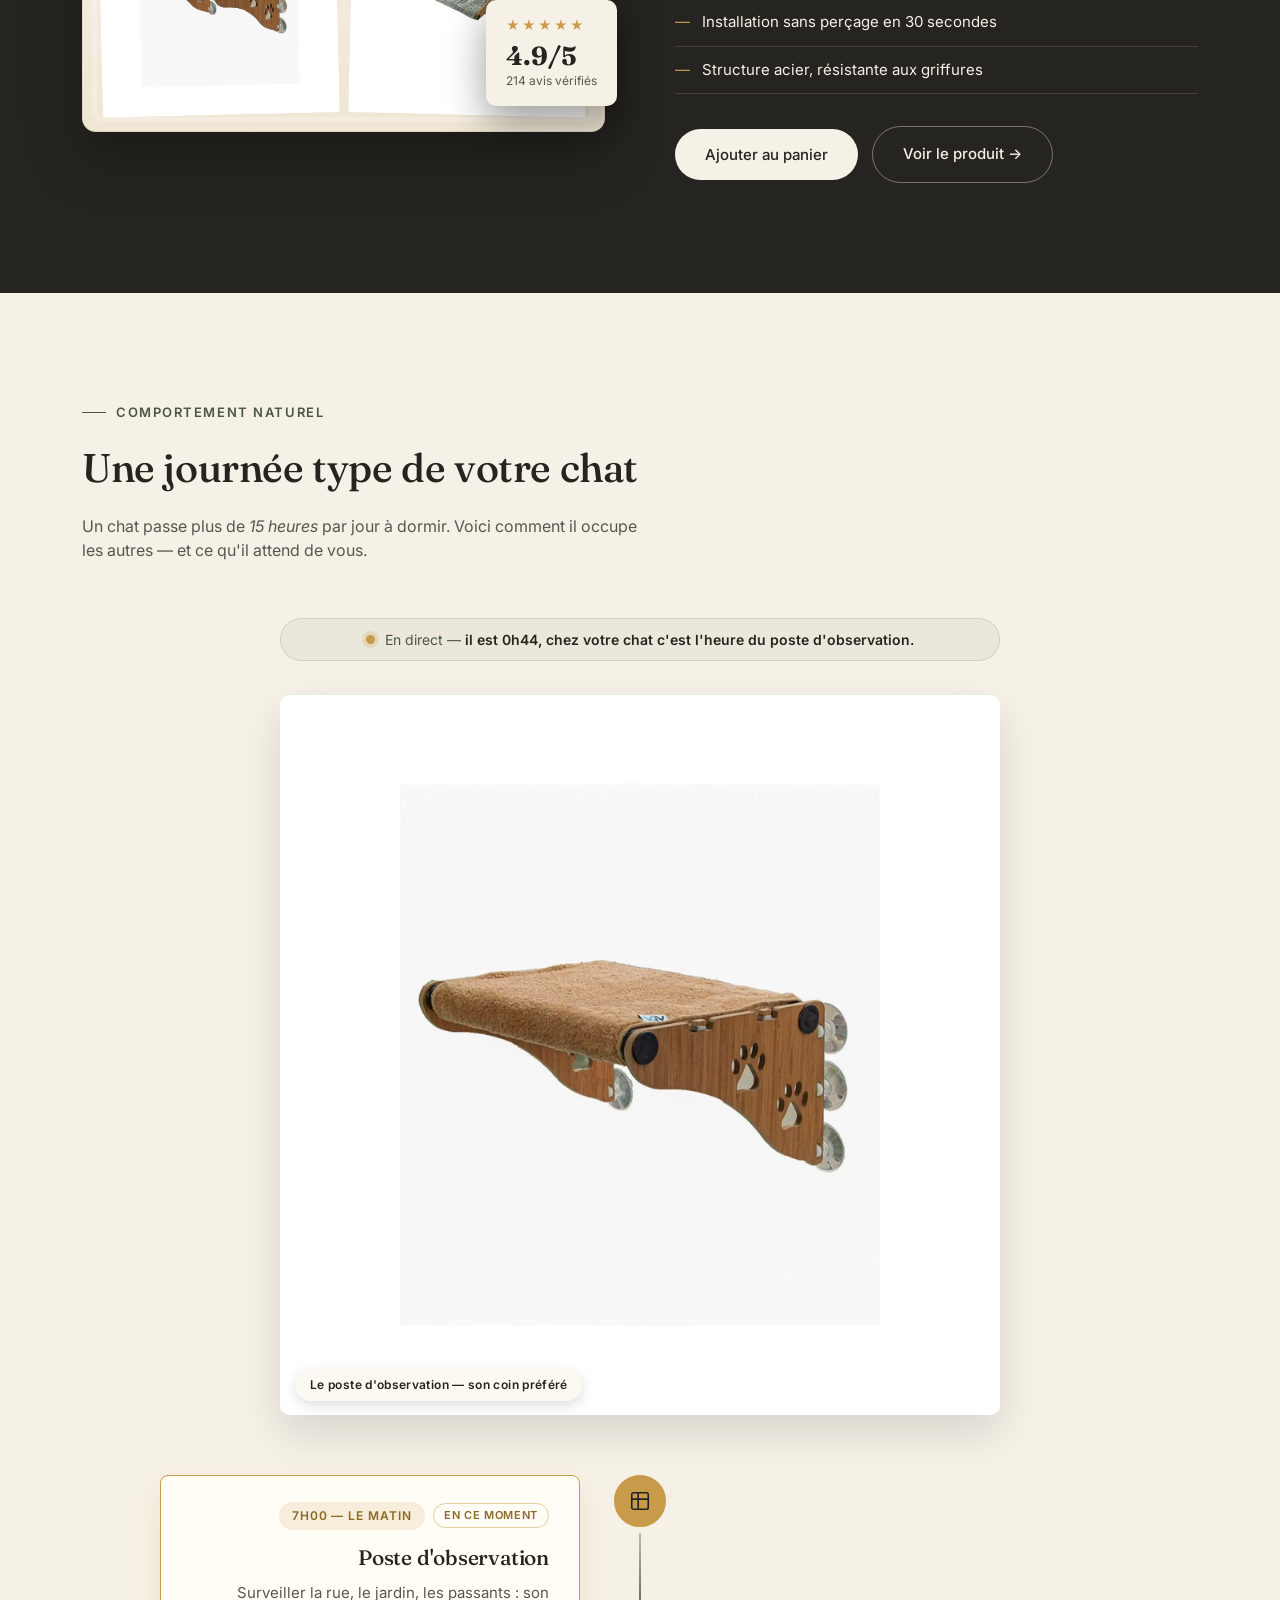
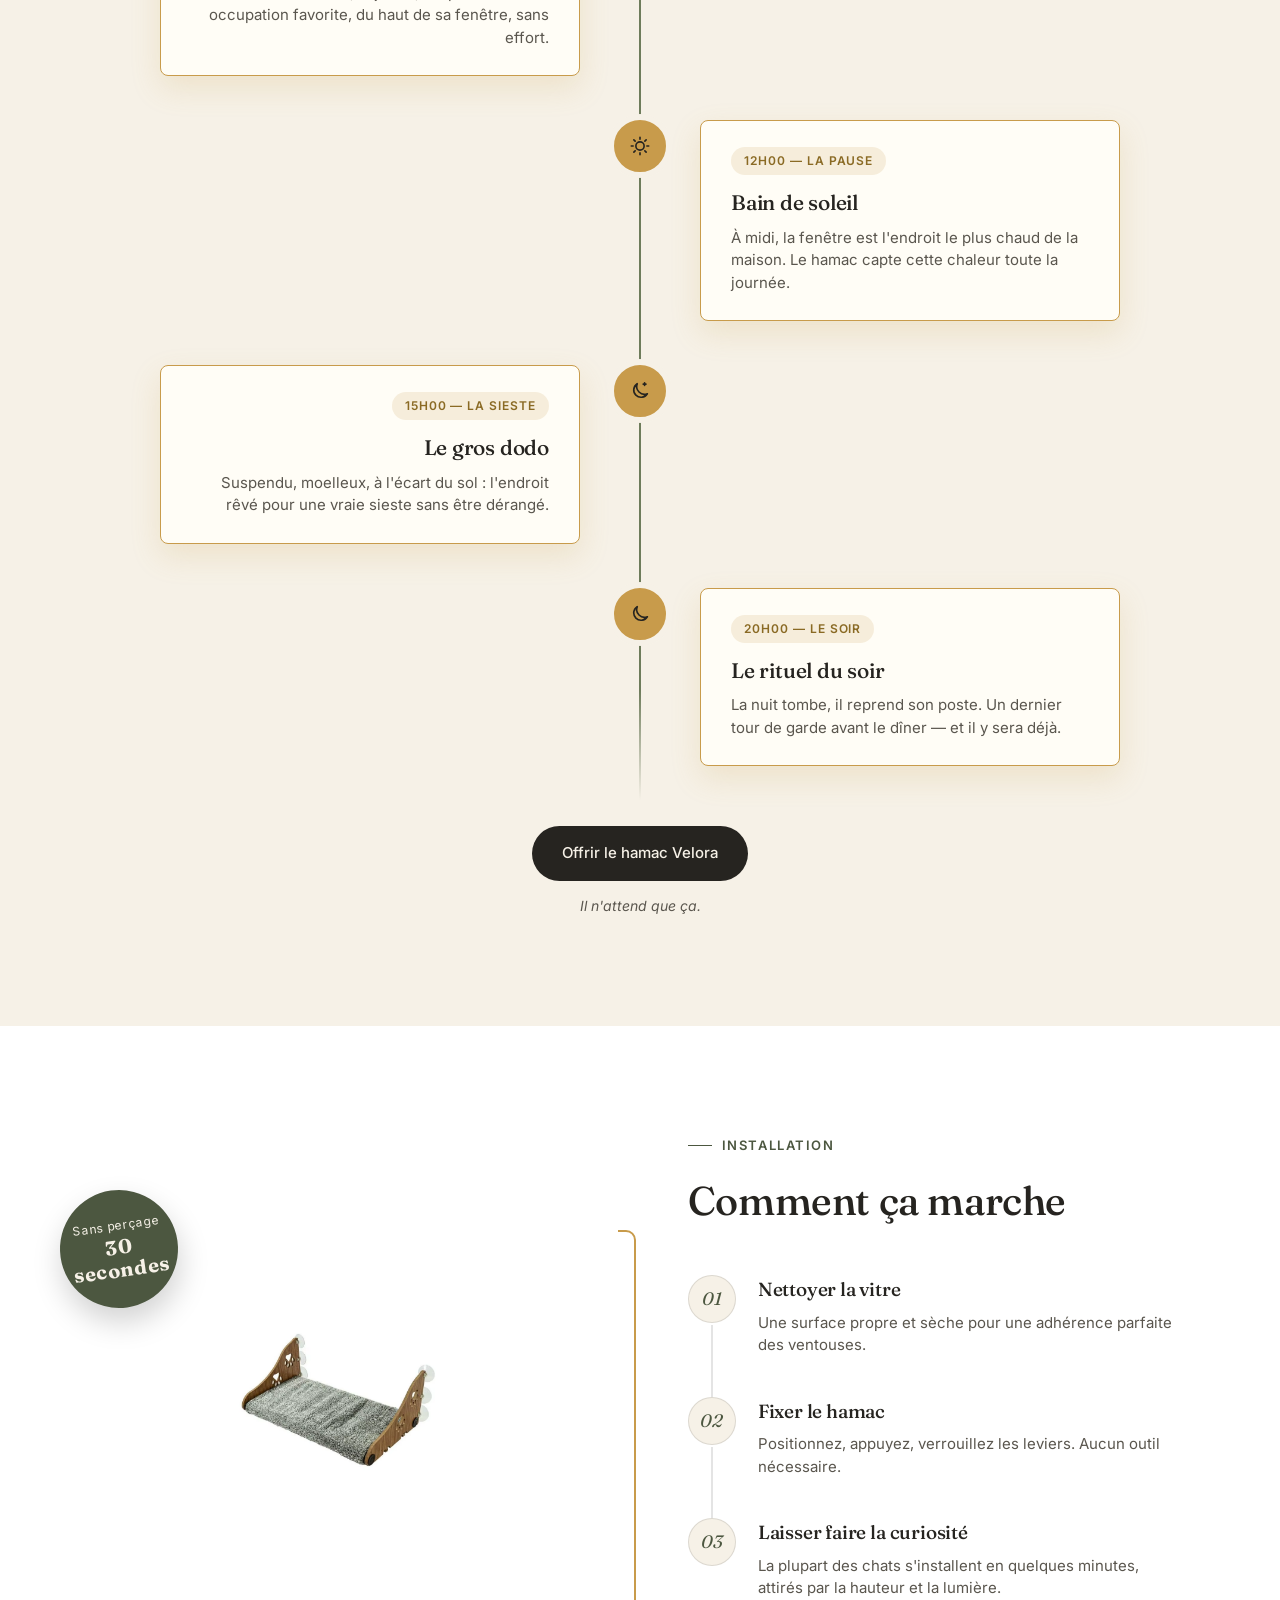
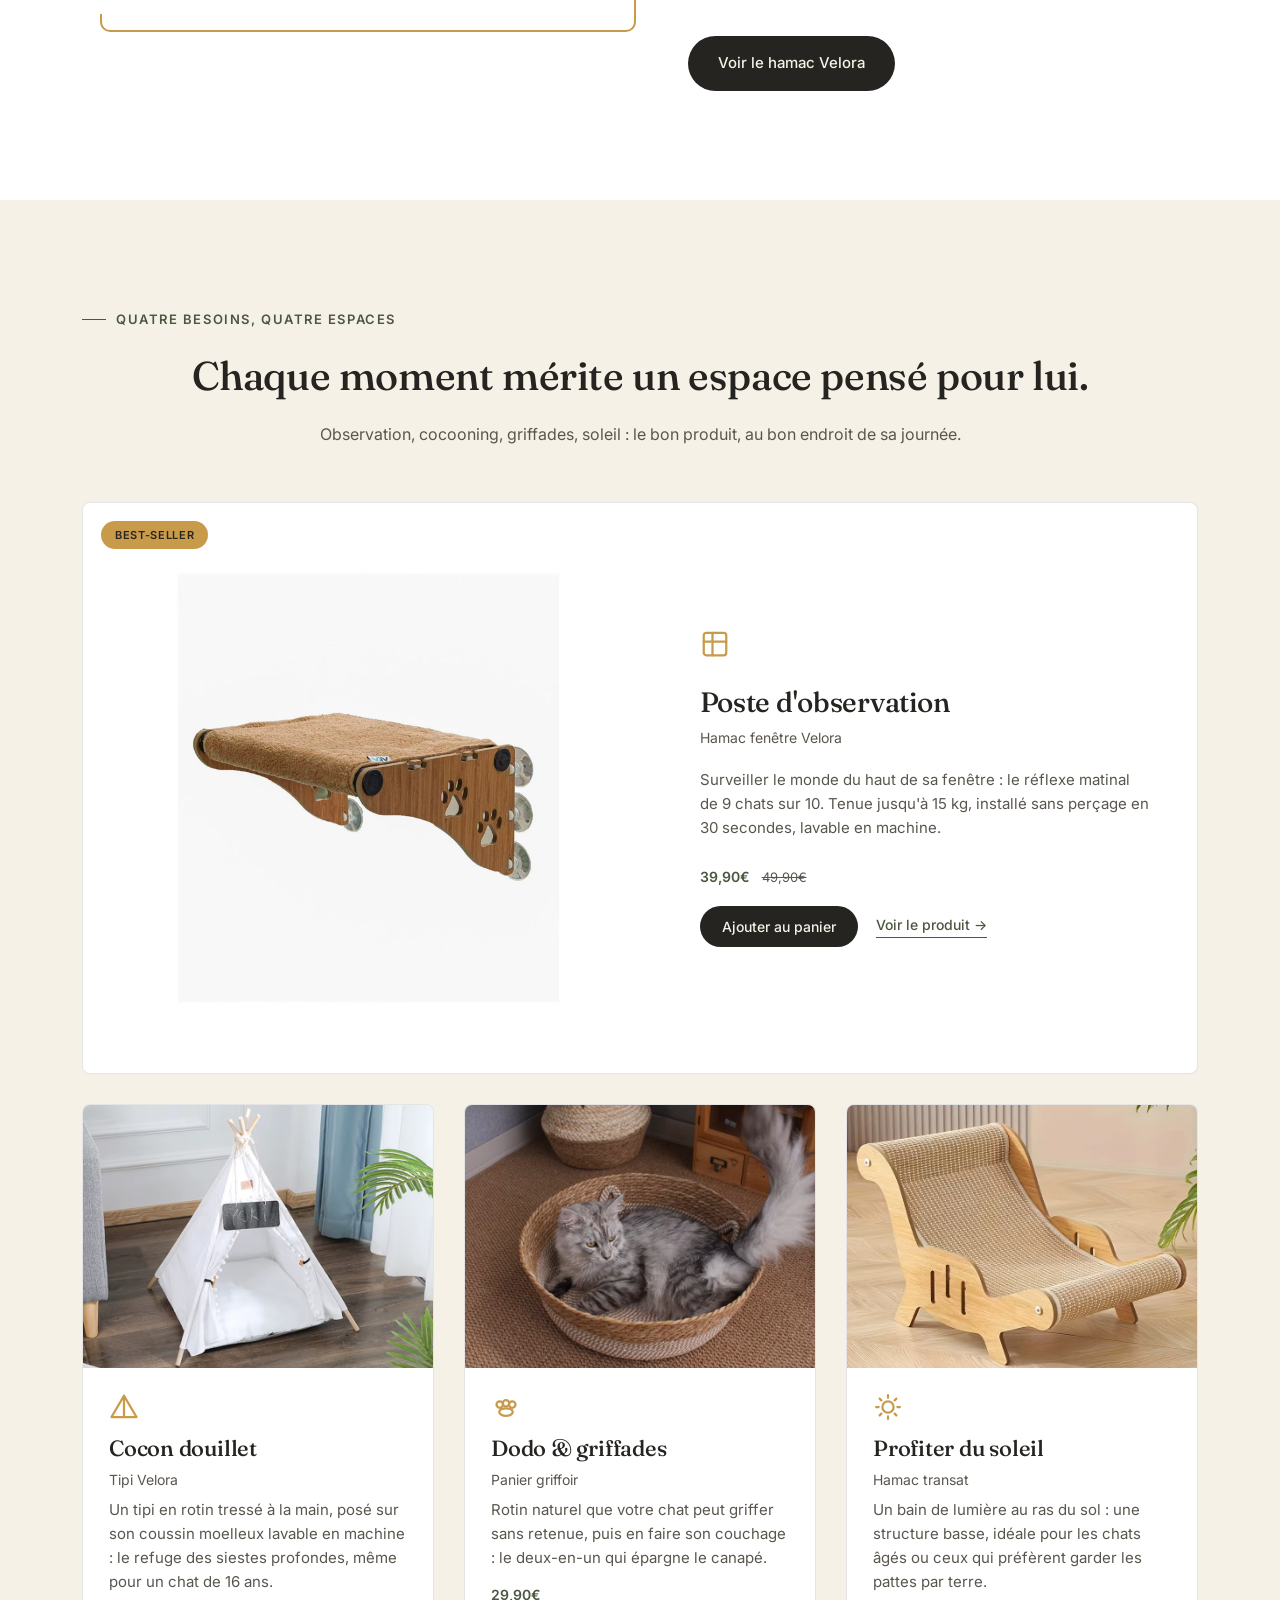
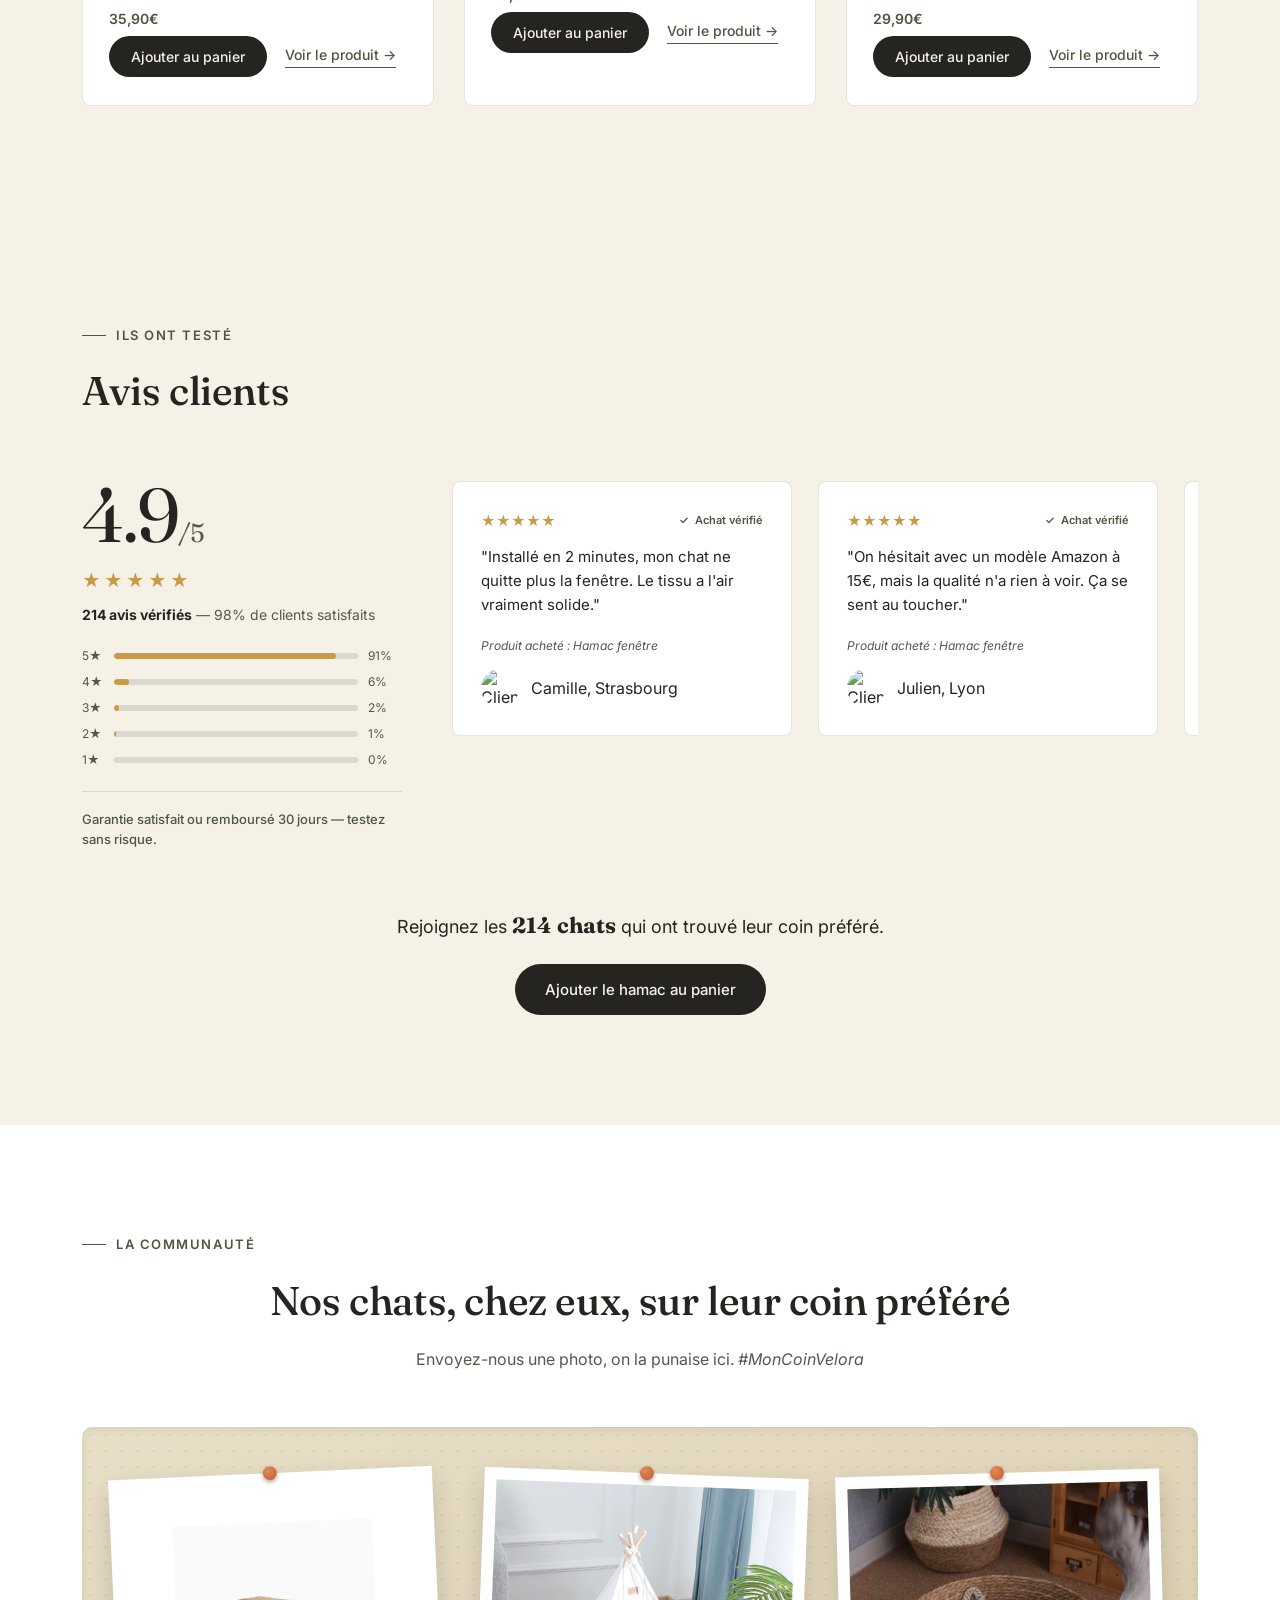
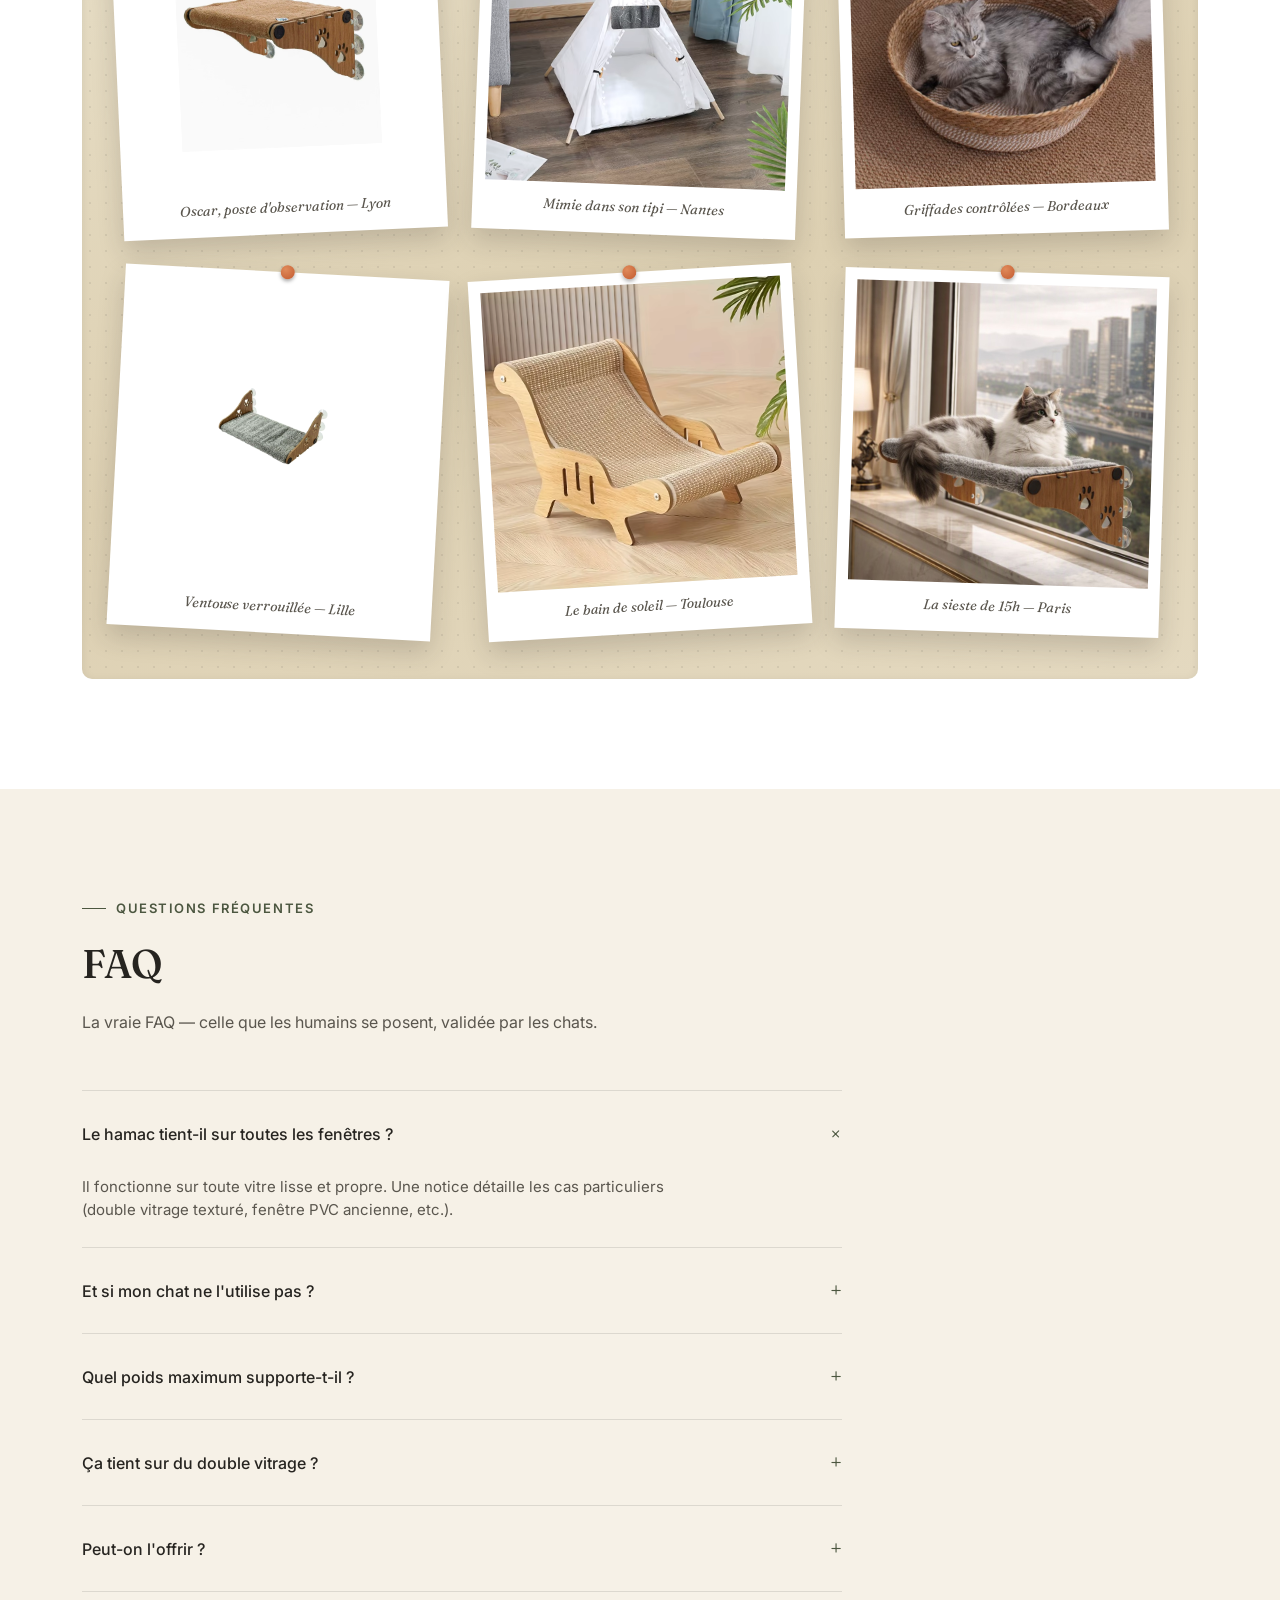
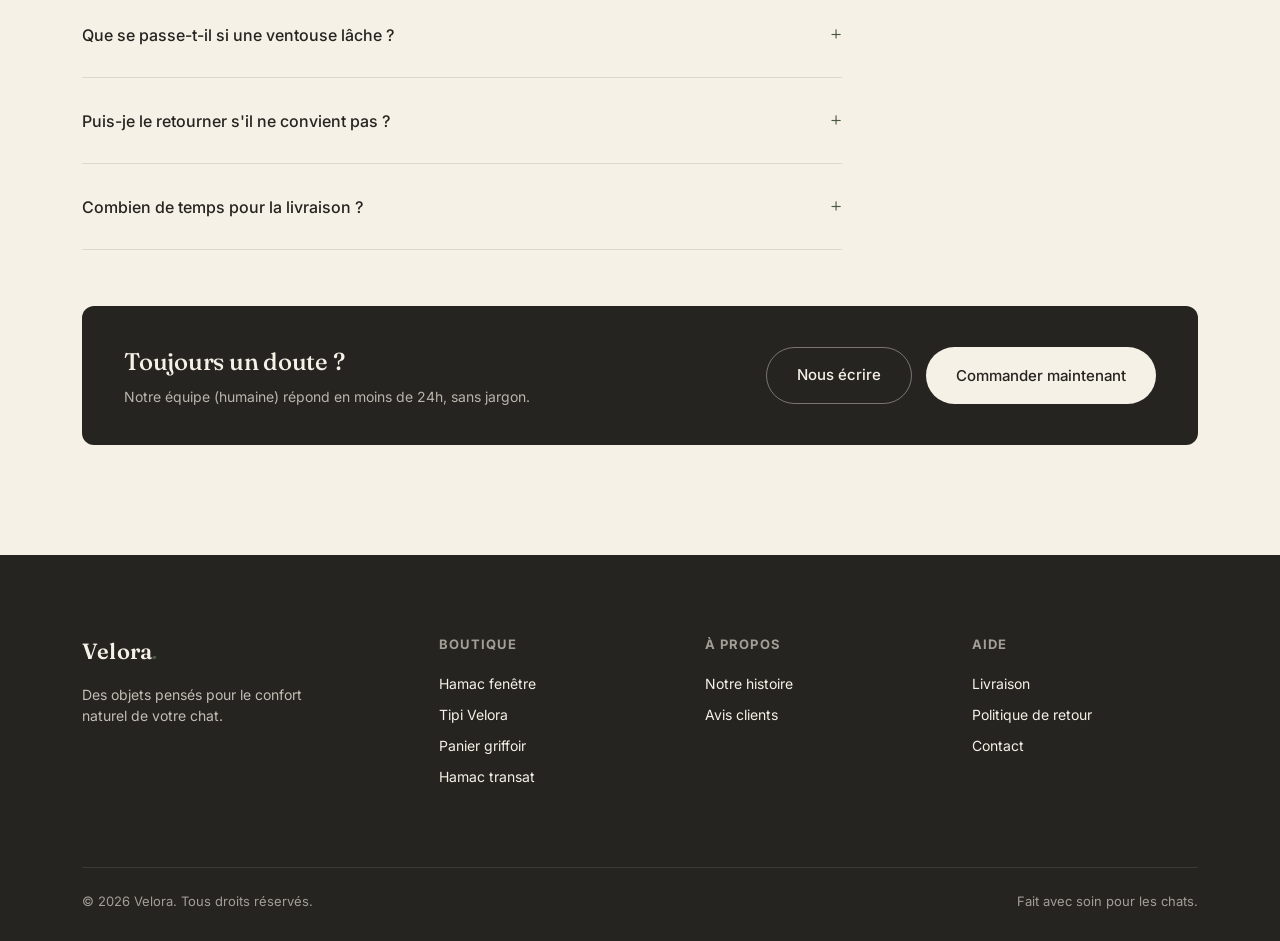
==== commit c15e9426: "feat: page d'accueil — section produit remontée après la hero, journée type enrichie d'un visuel et " ====
--- a/index.html
+++ b/index.html
@@ -113,54 +113,6 @@
   </div>
 </section>
 
-<section class="section-pad" id="pourquoi">
-  <div class="wrap">
-    <div class="section-head reveal">
-      <div class="eyebrow">Comportement naturel</div>
-      <h2>Une journée type de votre chat</h2>
-      <p>Un chat passe plus de <em>15 heures</em> par jour à dormir. Voici comment il occupe les autres — et ce qu'il attend de vous.</p>
-    </div>
-    <div class="dayline reveal">
-      <div class="dayline-item" data-hour="7">
-        <div class="dayline-dot"><svg width="22" height="22" viewBox="0 0 24 24" fill="none" stroke="currentColor" stroke-width="1.8" stroke-linecap="round" stroke-linejoin="round" aria-hidden="true"><rect x="3" y="3" width="18" height="18" rx="2"/><path d="M3 10h18M10 3v18"/></svg></div>
-        <div class="dayline-card">
-          <span class="dayline-time">7h00 — le matin</span>
-          <h3>Poste d'observation</h3>
-          <p>Surveiller la rue, le jardin, les passants : son occupation favorite, du haut de sa fenêtre, sans effort.</p>
-        </div>
-      </div>
-      <div class="dayline-item" data-hour="12">
-        <div class="dayline-dot"><svg width="22" height="22" viewBox="0 0 24 24" fill="none" stroke="currentColor" stroke-width="1.8" stroke-linecap="round" stroke-linejoin="round" aria-hidden="true"><circle cx="12" cy="12" r="4.5"/><path d="M12 2.5v2M12 19.5v2M2.5 12h2M19.5 12h2M5.3 5.3l1.4 1.4M17.3 17.3l1.4 1.4M18.7 5.3l-1.4 1.4M6.7 17.3l-1.4 1.4"/></svg></div>
-        <div class="dayline-card">
-          <span class="dayline-time">12h00 — la pause</span>
-          <h3>Bain de soleil</h3>
-          <p>À midi, la fenêtre est l'endroit le plus chaud de la maison. Le hamac capte cette chaleur toute la journée.</p>
-        </div>
-      </div>
-      <div class="dayline-item" data-hour="15">
-        <div class="dayline-dot"><svg width="22" height="22" viewBox="0 0 24 24" fill="none" stroke="currentColor" stroke-width="1.8" stroke-linecap="round" stroke-linejoin="round" aria-hidden="true"><path d="M9 4a8 8 0 1 0 11 11A8.5 8.5 0 0 1 9 4z"/><path d="M17 3v3M15.5 4.5h3"/></svg></div>
-        <div class="dayline-card">
-          <span class="dayline-time">15h00 — la sieste</span>
-          <h3>Le gros dodo</h3>
-          <p>Suspendu, moelleux, à l'écart du sol : l'endroit rêvé pour une vraie sieste sans être dérangé.</p>
-        </div>
-      </div>
-      <div class="dayline-item" data-hour="20">
-        <div class="dayline-dot"><svg width="22" height="22" viewBox="0 0 24 24" fill="none" stroke="currentColor" stroke-width="1.8" stroke-linecap="round" stroke-linejoin="round" aria-hidden="true"><path d="M9 4a8 8 0 1 0 11 11A8.5 8.5 0 0 1 9 4z"/></svg></div>
-        <div class="dayline-card">
-          <span class="dayline-time">20h00 — le soir</span>
-          <h3>Le rituel du soir</h3>
-          <p>La nuit tombe, il reprend son poste. Un dernier tour de garde avant le dîner — et il y sera déjà.</p>
-        </div>
-      </div>
-    </div>
-    <div class="dayline-cta reveal">
-      <a href="produit.html?id=hamac" class="btn-primary">Offrir le hamac Velora</a>
-      <span class="dayline-cta-note">Il n'attend que ça.</span>
-    </div>
-  </div>
-</section>
-
 <section class="section-pad product-section" id="produit">
   <div class="wrap">
     <div class="product-grid">
@@ -213,6 +165,62 @@
           <a href="produit.html?id=hamac" class="btn-ghost">Voir le produit →</a>
         </div>
       </div>
+    </div>
+  </div>
+</section>
+
+<section class="section-pad" id="pourquoi">
+  <div class="wrap">
+    <div class="section-head reveal">
+      <div class="eyebrow">Comportement naturel</div>
+      <h2>Une journée type de votre chat</h2>
+      <p>Un chat passe plus de <em>15 heures</em> par jour à dormir. Voici comment il occupe les autres — et ce qu'il attend de vous.</p>
+    </div>
+    <div class="dayline-live-strip reveal">
+      <span class="dayline-live-pulse" aria-hidden="true"></span>
+      <p>En direct — <strong id="daylineLiveText">chez votre chat, c'est l'heure du poste d'observation</strong></p>
+    </div>
+    <div class="dayline-visual reveal">
+      <img src="assets/images/hamac-fenetre1.avif" alt="Chat installé sur le hamac fenêtre Velora" loading="lazy">
+      <span class="dayline-visual-caption">Le poste d'observation — son coin préféré</span>
+    </div>
+    <div class="dayline reveal">
+      <div class="dayline-item" data-hour="7">
+        <div class="dayline-dot"><svg width="22" height="22" viewBox="0 0 24 24" fill="none" stroke="currentColor" stroke-width="1.8" stroke-linecap="round" stroke-linejoin="round" aria-hidden="true"><rect x="3" y="3" width="18" height="18" rx="2"/><path d="M3 10h18M10 3v18"/></svg></div>
+        <div class="dayline-card">
+          <span class="dayline-time">7h00 — le matin</span>
+          <h3>Poste d'observation</h3>
+          <p>Surveiller la rue, le jardin, les passants : son occupation favorite, du haut de sa fenêtre, sans effort.</p>
+        </div>
+      </div>
+      <div class="dayline-item" data-hour="12">
+        <div class="dayline-dot"><svg width="22" height="22" viewBox="0 0 24 24" fill="none" stroke="currentColor" stroke-width="1.8" stroke-linecap="round" stroke-linejoin="round" aria-hidden="true"><circle cx="12" cy="12" r="4.5"/><path d="M12 2.5v2M12 19.5v2M2.5 12h2M19.5 12h2M5.3 5.3l1.4 1.4M17.3 17.3l1.4 1.4M18.7 5.3l-1.4 1.4M6.7 17.3l-1.4 1.4"/></svg></div>
+        <div class="dayline-card">
+          <span class="dayline-time">12h00 — la pause</span>
+          <h3>Bain de soleil</h3>
+          <p>À midi, la fenêtre est l'endroit le plus chaud de la maison. Le hamac capte cette chaleur toute la journée.</p>
+        </div>
+      </div>
+      <div class="dayline-item" data-hour="15">
+        <div class="dayline-dot"><svg width="22" height="22" viewBox="0 0 24 24" fill="none" stroke="currentColor" stroke-width="1.8" stroke-linecap="round" stroke-linejoin="round" aria-hidden="true"><path d="M9 4a8 8 0 1 0 11 11A8.5 8.5 0 0 1 9 4z"/><path d="M17 3v3M15.5 4.5h3"/></svg></div>
+        <div class="dayline-card">
+          <span class="dayline-time">15h00 — la sieste</span>
+          <h3>Le gros dodo</h3>
+          <p>Suspendu, moelleux, à l'écart du sol : l'endroit rêvé pour une vraie sieste sans être dérangé.</p>
+        </div>
+      </div>
+      <div class="dayline-item" data-hour="20">
+        <div class="dayline-dot"><svg width="22" height="22" viewBox="0 0 24 24" fill="none" stroke="currentColor" stroke-width="1.8" stroke-linecap="round" stroke-linejoin="round" aria-hidden="true"><path d="M9 4a8 8 0 1 0 11 11A8.5 8.5 0 0 1 9 4z"/></svg></div>
+        <div class="dayline-card">
+          <span class="dayline-time">20h00 — le soir</span>
+          <h3>Le rituel du soir</h3>
+          <p>La nuit tombe, il reprend son poste. Un dernier tour de garde avant le dîner — et il y sera déjà.</p>
+        </div>
+      </div>
+    </div>
+    <div class="dayline-cta reveal">
+      <a href="produit.html?id=hamac" class="btn-primary">Offrir le hamac Velora</a>
+      <span class="dayline-cta-note">Il n'attend que ça.</span>
     </div>
   </div>
 </section>
--- a/assets/css/style.css
+++ b/assets/css/style.css
@@ -1,4 +1,4 @@
-:root{
+  :root{
     --cream:#F6F1E7;
     --paper:#FFFFFF;
     --ink:#262420;
@@ -9,6 +9,11 @@
     --rust:#A65A38;
     --line: rgba(38,36,32,0.12);
     --radius: 4px;
+    --r-sm:6px;
+    --r-md:10px;
+    --r-lg:16px;
+    --r-xl:22px;
+    --r-pill:999px;
   }
   *{box-sizing:border-box; margin:0; padding:0;}
   body{
@@ -22,21 +27,25 @@
     overflow-x:hidden;
   }
   h1,h2,h3,.serif{ font-family:'Fraunces', serif; font-weight:500; letter-spacing:-0.01em; }
-  .split-word{ display:inline-block; opacity:0; transform:translateY(24px); transition:opacity .5s ease, transform .5s ease; }
+  .split-word{ display:inline-block; transition:opacity .5s ease, transform .5s ease; }
   .split-word.is-visible{ opacity:1; transform:translateY(0); }
+  html.js .split-word:not(.is-visible){ opacity:0; transform:translateY(24px); }
   a{color:inherit; text-decoration:none;}
   img{max-width:100%; display:block;}
+  a, button, .thumb, .qty-btn, .qty-btn-sm, .faq-q, .cart-drawer-close, .panier-item-remove, .btn-clear, .espace-img{ cursor:pointer; }
+  :focus-visible{ outline:2px solid var(--honey); outline-offset:3px; border-radius:4px; }
   #cursorTrail{ position:fixed; width:12px; height:12px; border-radius:50%; background:var(--honey); pointer-events:none; z-index:999; opacity:0; transition:opacity .4s ease; mix-blend-mode:difference; will-change:transform; }
   .btn-primary, .btn-light, .nav-cta{ will-change:transform; }
   .wrap{ max-width:1180px; margin:0 auto; padding:0 32px; }
   section{ position:relative; }
 
   /* reveal */
-  .reveal{ opacity:0; transform:translateY(24px); transition:opacity .8s ease, transform .8s ease; }
+  html.js .reveal:not(.is-visible){ opacity:0; transform:translateY(24px); }
+  .reveal{ transition:opacity .8s ease, transform .8s ease; }
   .reveal.is-visible{ opacity:1; transform:translateY(0); }
   .reveal-clip{ clip-path:inset(0 0 0 100%); transition:clip-path 1.2s cubic-bezier(0.22,1,0.36,1); }
   .reveal-clip.is-visible{ clip-path:inset(0 0 0 0); }
-  @media (prefers-reduced-motion:reduce){ .reveal{opacity:1; transform:none; transition:none;} .reveal-clip{clip-path:none;} }
+  @media (prefers-reduced-motion:reduce){ html.js .reveal:not(.is-visible){opacity:1; transform:none; transition:none;} .reveal-clip{clip-path:none;} }
 
   /* hide native video controls on mobile */
   video::-webkit-media-controls{ display:none !important; }
@@ -77,16 +86,13 @@
   .hero-copy .stars{ color:rgba(246,241,231,0.8); }
   .hero-copy .price-tag{ color:rgba(246,241,231,0.8); }
   .hero-copy .price-tag strong{ color:var(--cream); }
-  .eyebrow{ font-size:13px; letter-spacing:0.12em; text-transform:uppercase; color:var(--sage-dark); font-weight:600; margin-bottom:22px; display:flex; align-items:center; gap:10px;}
-  .eyebrow::before{ content:''; width:24px; height:1px; background:var(--sage-dark); }
+  .eyebrow{ font-size:13px; letter-spacing:0.12em; text-transform:uppercase; color:var(--sage-dark); font-weight:600; margin-bottom:22px; display:flex; align-items:center; gap:10px;}  .eyebrow::before{ content:''; width:24px; height:1px; background:var(--sage-dark); }
   .hero h1{ font-size:clamp(36px, 5vw, 58px); line-height:1.15; margin-bottom:32px; text-shadow:0 4px 30px rgba(0,0,0,0.5); letter-spacing:-0.01em; }
   .hero h1 em{ font-style:italic; color:var(--rust); text-shadow:0 4px 30px rgba(0,0,0,0.5); }
   .hero p.lead{ font-size:18px; max-width:480px; margin-bottom:40px; line-height:1.6; }
   .btn-row{ display:flex; align-items:center; gap:20px; flex-wrap:wrap; }
   .hero-copy .btn-hero-cta { background: var(--paper); color: var(--ink); font-weight: 600; box-shadow: 0 4px 15px rgba(0, 0, 0, 0.35); border: 1px solid var(--paper); }
   .hero-copy .btn-hero-cta:hover { background: var(--honey); color: var(--ink); border-color: var(--honey); box-shadow: 0 6px 20px rgba(200, 155, 75, 0.45); transform: translateY(-3px); }
-  .hero-reassurance { display: flex; gap: 20px; margin-top: 24px; font-size: 13px; color: rgba(246, 241, 231, 0.75); flex-wrap: wrap; }
-  .hero-reassurance span { display: flex; align-items: center; gap: 6px; }
   .btn-primary{ background:var(--ink); color:var(--cream); padding:16px 30px; border-radius:999px; font-size:15px; font-weight:500; display:inline-block; transition:transform .25s ease, background .25s ease; }
   .btn-primary:hover{ transform:translateY(-2px); background:var(--honey); }
   .price-tag{ font-size:14px; color:var(--ink-soft); }
@@ -173,7 +179,7 @@
   .espace-btn{ position:absolute; bottom:20px; left:50%; transform:translateX(-50%) translateY(10px); background:var(--cream); color:var(--ink); padding:12px 24px; border-radius:999px; font-size:14px; font-weight:500; opacity:0; transition:opacity .3s ease, transform .3s ease; white-space:nowrap; }
   .espace-card:hover .espace-btn{ opacity:1; transform:translateX(-50%) translateY(0); }
   .espace-body{ padding:24px 26px 28px; }
-  .espace-emoji{ font-size:28px; display:block; margin-bottom:8px; }
+  .espace-icon{ display:block; width:30px; height:30px; color:var(--honey); margin-bottom:10px; }
   .espace-body h3{ font-size:22px; margin-bottom:4px; }
   .espace-sub{ font-size:14px; color:var(--ink-soft); margin-bottom:8px; }
   .espace-desc{ font-size:15px; color:var(--ink-soft); line-height:1.6; }
@@ -300,12 +306,19 @@
   .dayline-item:nth-child(odd){ margin-right:auto; text-align:right; padding-right:60px; }
   .dayline-item:nth-child(even){ margin-left:auto; text-align:left; padding-left:60px; }
   .dayline-dot{ position:absolute; top:0; width:52px; height:52px; border-radius:50%; background:var(--paper); border:2px solid var(--honey); box-shadow:0 0 0 6px var(--cream); display:flex; align-items:center; justify-content:center; font-size:22px; z-index:2; }
+  .dayline-dot svg{ color:var(--honey); }
   .dayline-item:nth-child(odd) .dayline-dot{ right:-26px; }
   .dayline-item:nth-child(even) .dayline-dot{ left:-26px; }
-  .dayline-card{ background:var(--paper); border:1px solid var(--line); border-radius:8px; padding:26px 30px; transition:transform .3s ease, box-shadow .3s ease; }
+  .dayline-card{ background:var(--paper); border:1px solid var(--line); border-radius:8px; padding:26px 30px; transition:transform .3s ease, box-shadow .3s ease, border-color .3s ease, background .3s ease; }
   .dayline-card:hover{ box-shadow:0 14px 34px rgba(0,0,0,0.09); }
   .dayline-item:nth-child(odd) .dayline-card:hover{ transform:translateX(-6px); }
   .dayline-item:nth-child(even) .dayline-card:hover{ transform:translateX(6px); }
+  .dayline-item.active .dayline-dot, .dayline-item.live .dayline-dot{ background:var(--honey); border-color:var(--honey); }
+  .dayline-item.active .dayline-dot svg, .dayline-item.live .dayline-dot svg{ color:var(--ink); }
+  .dayline-item.active .dayline-card, .dayline-item.live .dayline-card{ border-color:var(--honey); background:#FFFDF6; box-shadow:0 12px 30px rgba(198,158,74,0.18); }
+  .dayline-item.active .dayline-time, .dayline-item.live .dayline-time{ background:rgba(198,158,74,0.16); color:#8A6A24; }
+  .dayline-live{ display:inline-block; font-size:11px; font-weight:600; letter-spacing:0.06em; text-transform:uppercase; color:#8A6A24; border:1px solid rgba(198,158,74,0.5); border-radius:999px; padding:3px 10px; margin-left:8px; vertical-align:middle; animation:livePulse 2.2s ease-in-out infinite; }
+  @keyframes livePulse{ 0%,100%{ opacity:1; } 50%{ opacity:0.55; } }
   .dayline-time{ display:inline-block; font-size:12px; font-weight:600; letter-spacing:0.08em; text-transform:uppercase; color:var(--sage-dark); background:rgba(110,124,91,0.12); padding:5px 13px; border-radius:999px; margin-bottom:12px; }
   .dayline-card h3{ font-size:21px; margin-bottom:8px; }
   .dayline-card p{ color:var(--ink-soft); font-size:15px; }
@@ -317,6 +330,13 @@
     .dayline-item .dayline-dot{ left:0; right:auto; }
     .dayline-card:hover{ transform:none; }
   }
+  .dayline-live-strip{ display:flex; align-items:center; justify-content:center; gap:10px; flex-wrap:wrap; max-width:720px; margin:0 auto 34px; padding:10px 20px; border-radius:999px; background:rgba(110,124,91,0.08); border:1px solid rgba(110,124,91,0.22); text-align:center; font-size:14px; color:var(--sage-dark); }
+  .dayline-live-strip p{ margin:0; }
+  .dayline-live-strip strong{ color:var(--ink); font-weight:600; }
+  .dayline-live-pulse{ width:9px; height:9px; border-radius:50%; background:var(--honey); box-shadow:0 0 0 4px rgba(198,158,74,0.22); animation:livePulse 2.2s ease-in-out infinite; flex-shrink:0; }
+  .dayline-visual{ position:relative; max-width:720px; margin:0 auto 60px; border-radius:10px; overflow:hidden; box-shadow:0 18px 44px rgba(0,0,0,0.12); }
+  .dayline-visual img{ width:100%; display:block; }
+  .dayline-visual-caption{ position:absolute; left:16px; bottom:14px; background:rgba(252,249,241,0.92); color:var(--ink); font-size:12px; font-weight:600; letter-spacing:0.03em; padding:7px 14px; border-radius:999px; box-shadow:0 4px 14px rgba(0,0,0,0.14); }
 
   /* =========================================================
      PRODUIT PHARE — spread + urgence + double CTA
@@ -517,11 +537,94 @@
   /* =========================================================
      STICKY CTA MOBILE — barre fixe ajouter au panier
      ========================================================= */
-  #mobileCtaBar{ position:fixed; bottom:0; left:0; right:0; z-index:120; background:var(--ink); color:var(--cream); padding:12px 18px calc(12px + env(safe-area-inset-bottom)); display:flex; align-items:center; justify-content:space-between; gap:14px; transform:translateY(102%); transition:transform .45s cubic-bezier(0.22,1,0.36,1); box-shadow:0 -10px 30px rgba(0,0,0,0.25); }
+  #mobileCtaBar{ position:fixed; bottom:0; left:0; right:0; z-index:120; background:var(--ink); color:var(--cream); padding:12px 18px calc(12px + env(safe-area-inset-bottom)); display:flex; align-items:center; justify-content:space-between; gap:14px; transform:translateY(calc(100% + 60px)); transition:transform .45s cubic-bezier(0.22,1,0.36,1); box-shadow:0 -10px 30px rgba(0,0,0,0.25); }
   #mobileCtaBar.show{ transform:translateY(0); }
   .mcta-name{ font-size:12px; color:rgba(246,241,231,0.75); line-height:1.35; }
   .mcta-price{ font-size:17px; font-family:'Fraunces',serif; font-weight:600; }
   .mcta-price del{ font-size:12px; color:rgba(246,241,231,0.5); margin-left:6px; font-family:'Inter',sans-serif; font-weight:400; }
   #mobileCtaBar .btn-primary{ padding:12px 22px; font-size:14px; flex-shrink:0; background:var(--honey); color:var(--ink) !important; border:1px solid var(--honey); font-weight:600; }
   #mobileCtaBar .btn-primary:hover{ background:var(--cream); border-color:var(--cream); transform:translateY(-2px); }
-  @media (min-width:781px){ #mobileCtaBar{ display:none; } }+  @media (min-width:781px){
+    #mobileCtaBar{ max-width:720px; margin:0 auto 18px; border-radius:var(--r-lg); border:1px solid rgba(246,241,231,0.14); }
+    #mobileCtaBar .mcta-name{ font-size:13px; }
+    .mcta-price{ font-size:19px; }
+  }
+
+  /* =========================================================
+     PHASE 2 — leviers de conversion
+     ========================================================= */
+  .pay-badges{ display:flex; flex-wrap:wrap; gap:8px; justify-content:center; margin:14px 0 4px; }
+  .pay-badges span{ font-size:11px; font-weight:600; letter-spacing:0.04em; color:var(--ink-soft); border:1px solid var(--line); border-radius:var(--r-sm); padding:5px 12px; background:var(--paper); }
+  .pay-badges .pay-secure{ border-color:transparent; background:none; color:var(--sage-dark); }
+
+  .drawer-suggestion{ margin:0 28px; padding:14px 16px; border-radius:var(--r-md); background:var(--sage-dark); color:var(--cream); display:flex; align-items:center; justify-content:space-between; gap:12px; }
+  .drawer-suggestion .ds-text{ display:flex; flex-direction:column; gap:2px; }
+  .drawer-suggestion .ds-title{ font-size:13px; }
+  .drawer-suggestion .ds-title strong{ color:var(--honey); font-family:'Fraunces',serif; font-size:16px; }
+  .drawer-suggestion .ds-sub{ font-size:12px; color:rgba(246,241,231,0.75); }
+  .drawer-suggestion .btn-primary{ padding:10px 18px; font-size:13px; background:var(--honey); color:var(--ink); }
+
+  .fly-cat{ position:fixed; z-index:400; font-size:28px; line-height:1; pointer-events:none; transition:transform .6s cubic-bezier(0.5,-0.2,0.6,1.4), opacity .6s ease; opacity:1; will-change:transform; }
+
+  .confetti-bit{ position:absolute; top:-6px; width:7px; height:12px; border-radius:2px; opacity:0; animation:confettiDrop 1.6s ease-in forwards; pointer-events:none; }
+  .cart-shipping{ position:relative; overflow:hidden; }
+  @keyframes confettiDrop{ 0%{ opacity:1; transform:translateY(0) rotate(0); } 100%{ opacity:0; transform:translateY(120px) rotate(340deg); } }
+
+  .click-paw{ position:fixed; z-index:250; width:15px; height:15px; pointer-events:none; opacity:0; transform:translate(-50%,-50%) rotate(var(--rot)); animation:pawPop .7s ease-out forwards; }
+  .click-paw::before{ content:''; position:absolute; inset:0; background:url("data:image/svg+xml;utf8,<svg xmlns='http://www.w3.org/2000/svg' viewBox='0 0 24 24'><g fill='%23C89B4B'><ellipse cx='12' cy='16' rx='5' ry='4'/><ellipse cx='5' cy='11' rx='1.8' ry='2.4'/><ellipse cx='9' cy='8.5' rx='1.8' ry='2.5'/><ellipse cx='15' cy='8.5' rx='1.8' ry='2.5'/><ellipse cx='19' cy='11' rx='1.8' ry='2.4'/></g></svg>") no-repeat center / contain; }
+  @keyframes pawPop{ 0%{ opacity:0; transform:translate(-50%,-50%) rotate(var(--rot)) scale(0.6); } 25%{ opacity:0.45; } 100%{ opacity:0; transform:translate(-50%,-150%) rotate(var(--rot)) scale(1); } }
+
+  .delivery-note{ margin:16px 0 20px; font-size:13px; color:rgba(246,241,231,0.78); display:flex; align-items:center; gap:9px; }
+  .delivery-note svg{ flex:none; color:var(--honey); }
+  .delivery-note strong{ color:var(--cream); }
+
+  .exit-modal{ position:fixed; inset:0; z-index:500; background:rgba(38,36,32,0.55); backdrop-filter:blur(6px); -webkit-backdrop-filter:blur(6px); display:flex; align-items:center; justify-content:center; opacity:0; pointer-events:none; transition:opacity .35s ease; }
+  .exit-modal.show{ opacity:1; pointer-events:auto; }
+  .exit-card{ position:relative; background:var(--paper); border-radius:var(--r-xl); padding:44px 46px; max-width:440px; width:min(90vw,440px); text-align:center; box-shadow:0 30px 80px rgba(0,0,0,0.35); transform:translateY(24px) scale(0.96); transition:transform .35s cubic-bezier(0.22,1,0.36,1); }
+  .exit-modal.show .exit-card{ transform:none; }
+  .exit-close{ position:absolute; top:14px; right:16px; background:none; border:none; font-size:20px; color:var(--ink-soft); cursor:pointer; }
+  .exit-emoji{ font-size:52px; margin-bottom:10px; }
+  .exit-card h3{ font-size:30px; margin-bottom:10px; }
+  .exit-card p{ color:var(--ink-soft); font-size:15px; margin-bottom:22px; line-height:1.6; }
+  .exit-card p strong{ color:var(--honey); font-family:'Fraunces',serif; font-size:20px; }
+  .exit-card form{ display:flex; flex-direction:column; gap:12px; }
+  .exit-card input{ padding:15px 20px; border-radius:var(--r-pill); border:1px solid var(--line); font-size:15px; font-family:inherit; }
+  .exit-card .btn-primary{ border:none; cursor:pointer; background:var(--ink); }
+  .exit-card .btn-primary:hover{ background:var(--honey); }
+  .exit-skip{ margin-top:14px; background:none; border:none; font-size:12px; color:var(--ink-soft); text-decoration:underline; cursor:pointer; }
+
+  .window-select{ margin-bottom:24px; }
+  .ws-label{ display:block; font-size:13px; font-weight:600; margin-bottom:10px; letter-spacing:0.02em; }
+  .ws-options{ display:flex; flex-wrap:wrap; gap:8px; }
+  .ws-opt{ border:1px solid var(--line); background:var(--paper); border-radius:var(--r-pill); padding:9px 16px; font-size:13px; font-family:inherit; color:var(--ink-soft); cursor:pointer; transition:all .2s ease; }
+  .ws-opt:hover{ border-color:var(--honey); }
+  .ws-opt.active{ background:var(--ink); color:var(--cream); border-color:var(--ink); }
+  .ws-note{ margin-top:10px; font-size:13px; color:var(--ink-soft); }
+
+  .comp-bundle{ margin-top:14px; padding-top:14px; border-top:1px solid var(--line); display:flex; flex-direction:column; gap:10px; }
+  .comp-pack{ font-size:13px; color:var(--ink-soft); }
+  .comp-pack strong{ color:var(--sage-dark); font-family:'Fraunces',serif; font-size:16px; }
+  .comp-bundle .add-pack{ align-self:flex-start; }
+  /* =========================================================
+     PHASE 3 — sections signature
+     ========================================================= */
+  /* --- CADRE FENÊTRE (galerie produit) --- */
+  .window-frame{ position:relative; padding:18px; border-radius:14px; background:linear-gradient(180deg,#FDFBF6,#EFE6D4); box-shadow:inset 0 0 0 1px rgba(0,0,0,0.07), 0 24px 60px rgba(0,0,0,0.28); }
+  .window-frame::before{ content:''; position:absolute; inset:10px; border:5px solid rgba(255,255,255,0.5); border-radius:10px; pointer-events:none; z-index:3; mix-blend-mode:soft-light; }
+  .window-frame::after{ content:''; position:absolute; inset:0; background:linear-gradient(135deg, rgba(255,255,255,0.24) 0%, rgba(255,255,255,0) 38%); pointer-events:none; z-index:4; border-radius:14px; }
+  .window-single{ position:relative; }
+  .window-single::after{ content:''; position:absolute; inset:0; background:linear-gradient(135deg, rgba(255,255,255,0.2) 0%, rgba(255,255,255,0) 42%); pointer-events:none; z-index:2; }
+
+  /* --- MUR DE PHOTOS --- */
+  .board-section{ background:var(--paper); }
+  .board{ display:grid; grid-template-columns:repeat(3,1fr); gap:38px; padding:46px 34px; background:linear-gradient(160deg,#E8DFC8,#DDD0B2 55%,#E4D9C0); border-radius:var(--r-md); box-shadow:inset 0 2px 10px rgba(0,0,0,0.08); position:relative; }
+  .board::before{ content:''; position:absolute; inset:0; background-image:radial-gradient(rgba(38,36,32,0.08) 1px, transparent 1px); background-size:16px 16px; border-radius:var(--r-md); pointer-events:none; }
+  .polaroid{ position:relative; background:var(--paper); padding:12px 12px 16px; box-shadow:0 12px 26px rgba(38,36,32,0.18); transition:transform .3s ease, box-shadow .3s ease; }
+  .polaroid:hover{ transform:rotate(0) scale(1.05) !important; box-shadow:0 18px 40px rgba(38,36,32,0.24); z-index:5; }
+  .polaroid img{ aspect-ratio:1/1; object-fit:cover; width:100%; filter:saturate(0.94) contrast(1.02); }
+  .polaroid figcaption{ font-family:'Fraunces',serif; font-style:italic; font-size:14px; color:var(--ink-soft); padding-top:12px; text-align:center; }
+  .pin{ position:absolute; top:-7px; left:50%; transform:translateX(-50%); width:14px; height:14px; border-radius:50%; background:radial-gradient(circle at 35% 30%, #E08A5A, #C25A2F); box-shadow:0 2px 4px rgba(0,0,0,0.35); z-index:2; }
+  .pol-1{ transform:rotate(-2.6deg); } .pol-2{ transform:rotate(2.2deg); } .pol-3{ transform:rotate(-1.6deg); }
+  .pol-4{ transform:rotate(3.1deg); } .pol-5{ transform:rotate(-3.4deg); } .pol-6{ transform:rotate(1.8deg); }
+  @media (max-width:900px){ .board{ grid-template-columns:1fr 1fr; gap:24px; padding:32px 22px; } }
+  @media (max-width:520px){ .board{ grid-template-columns:1fr; } }
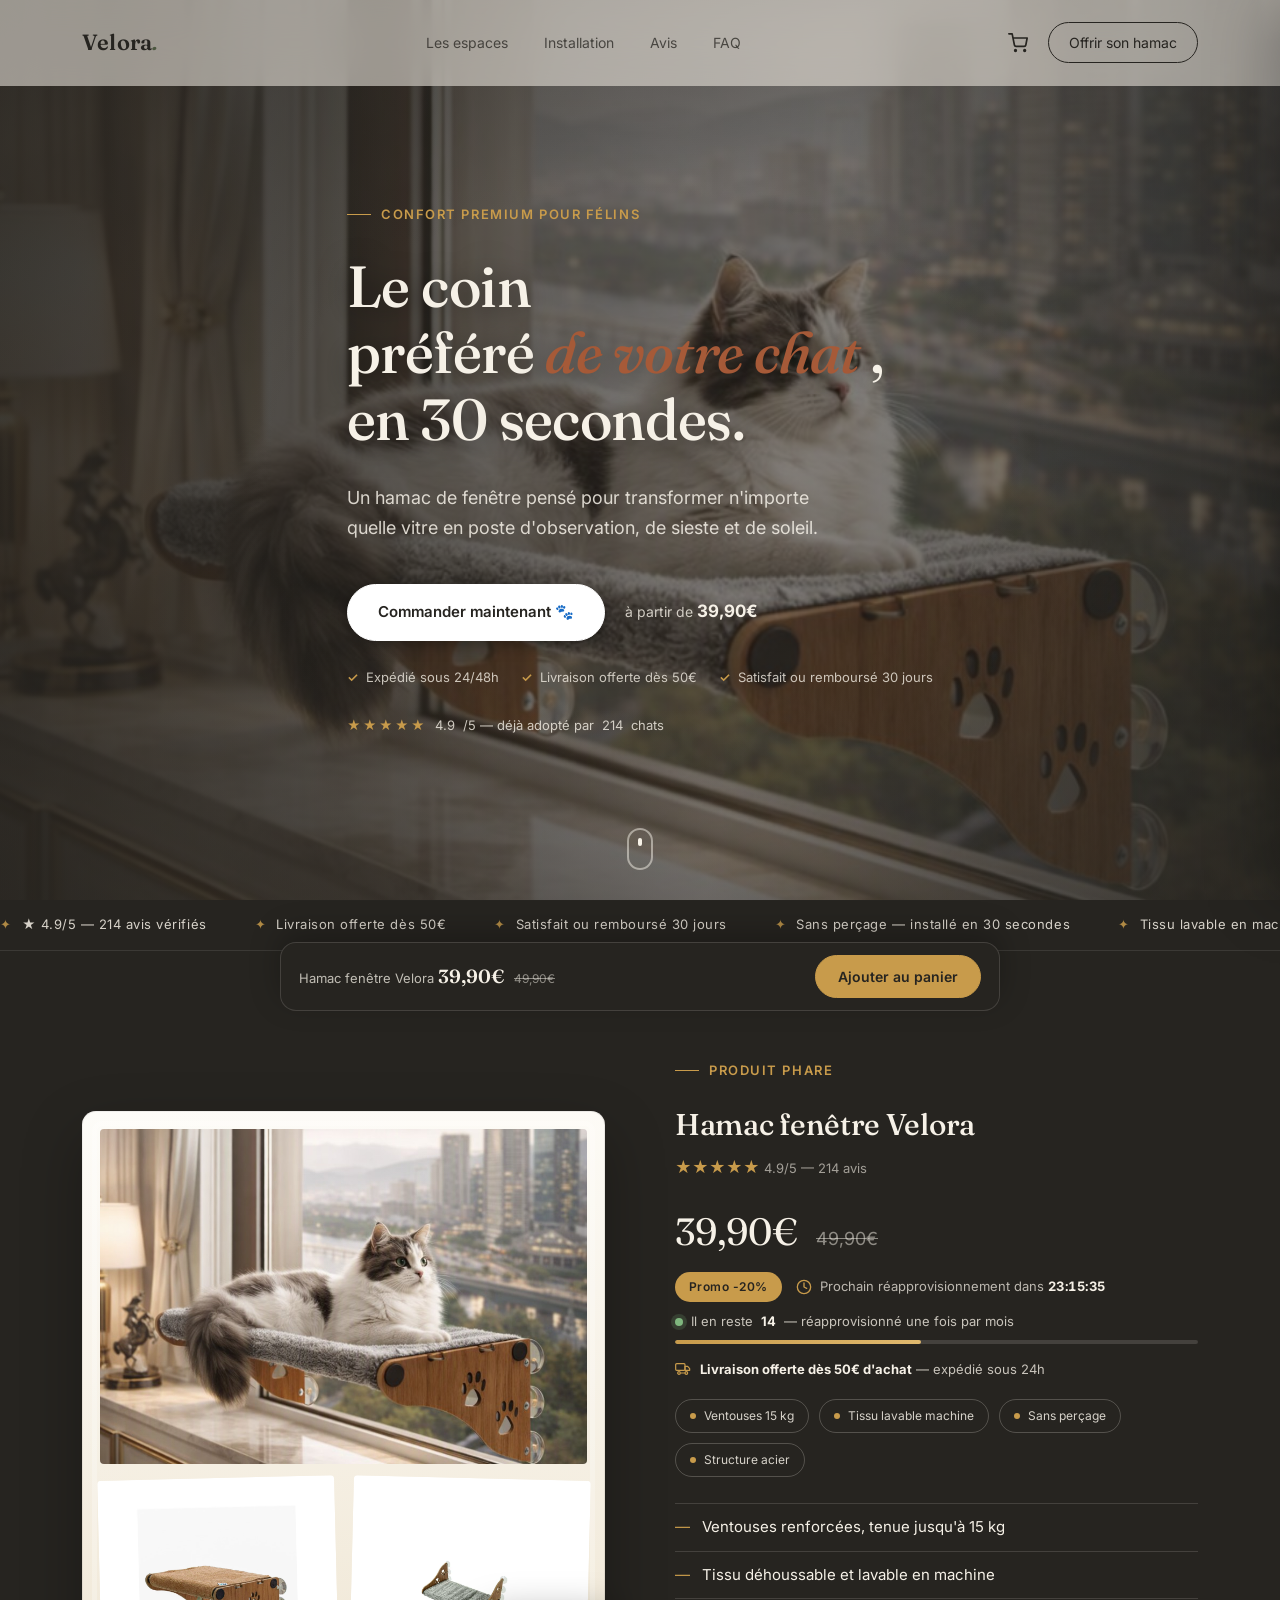
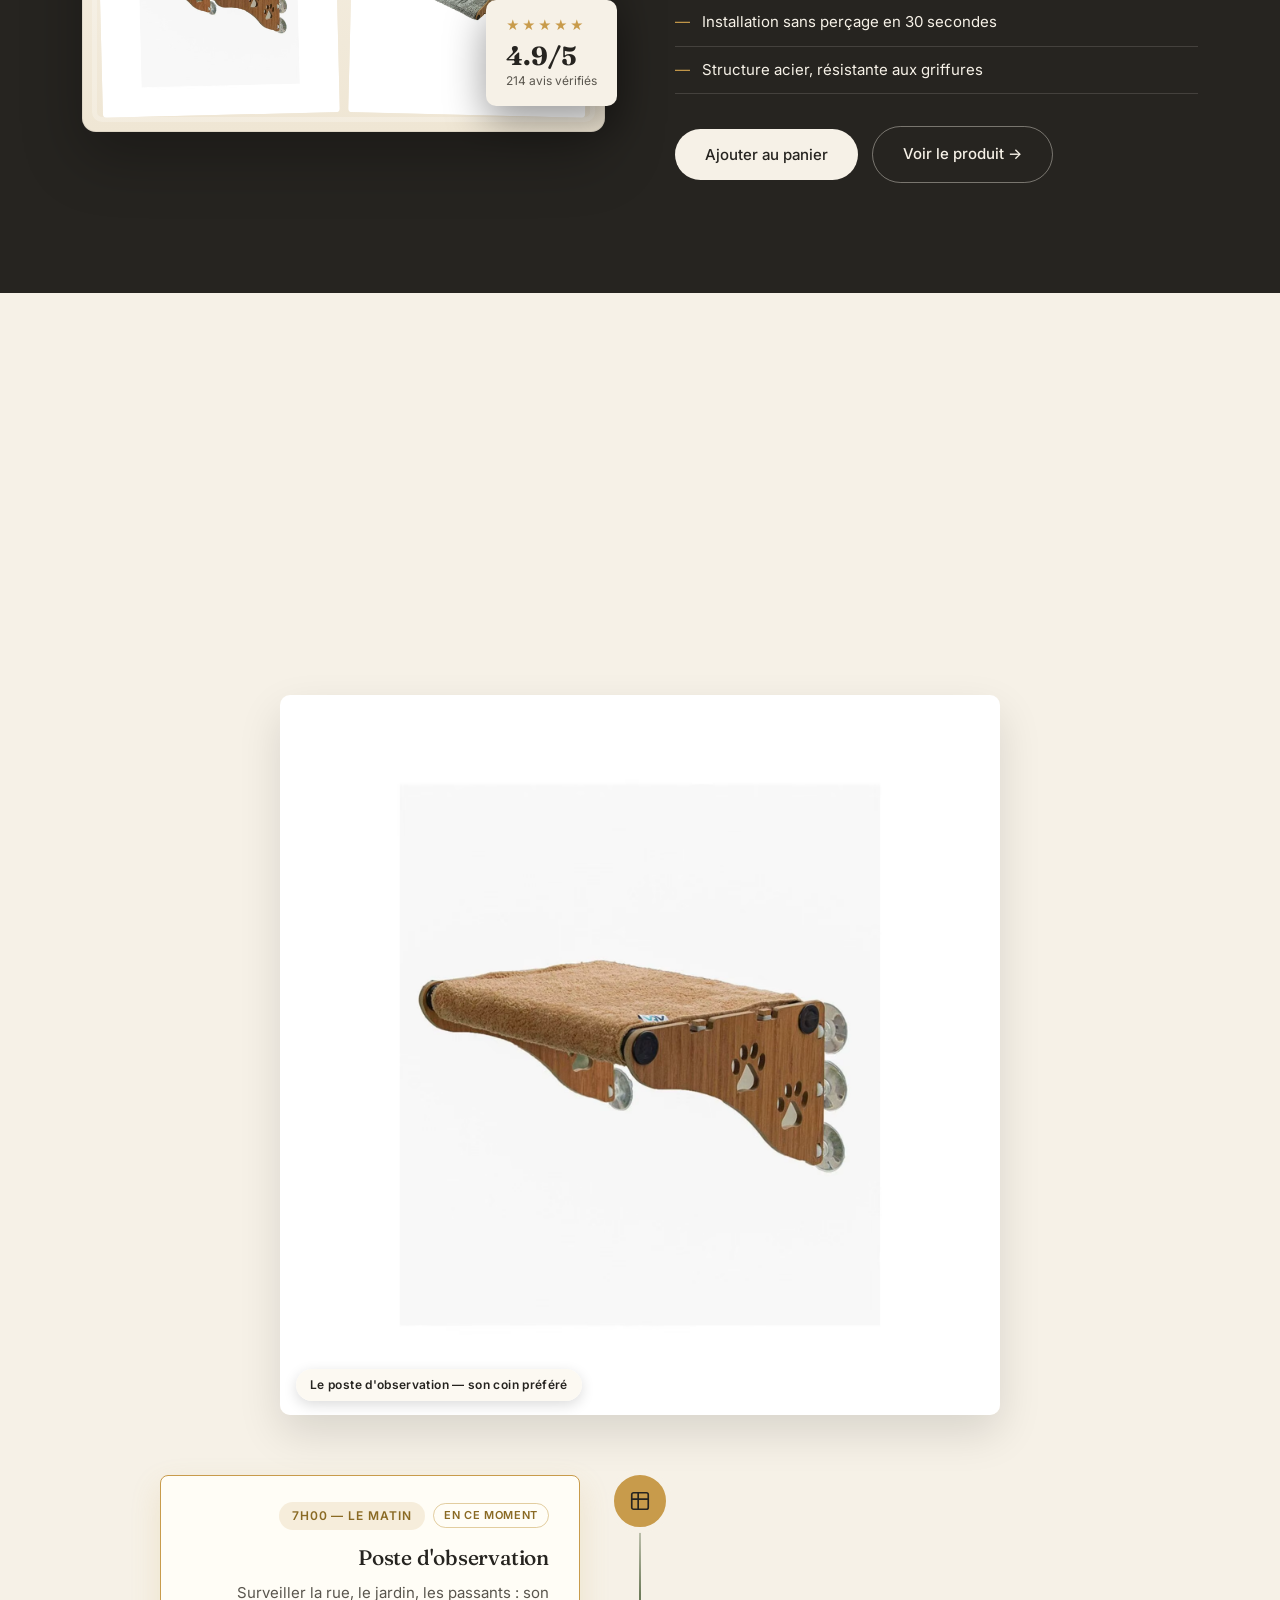
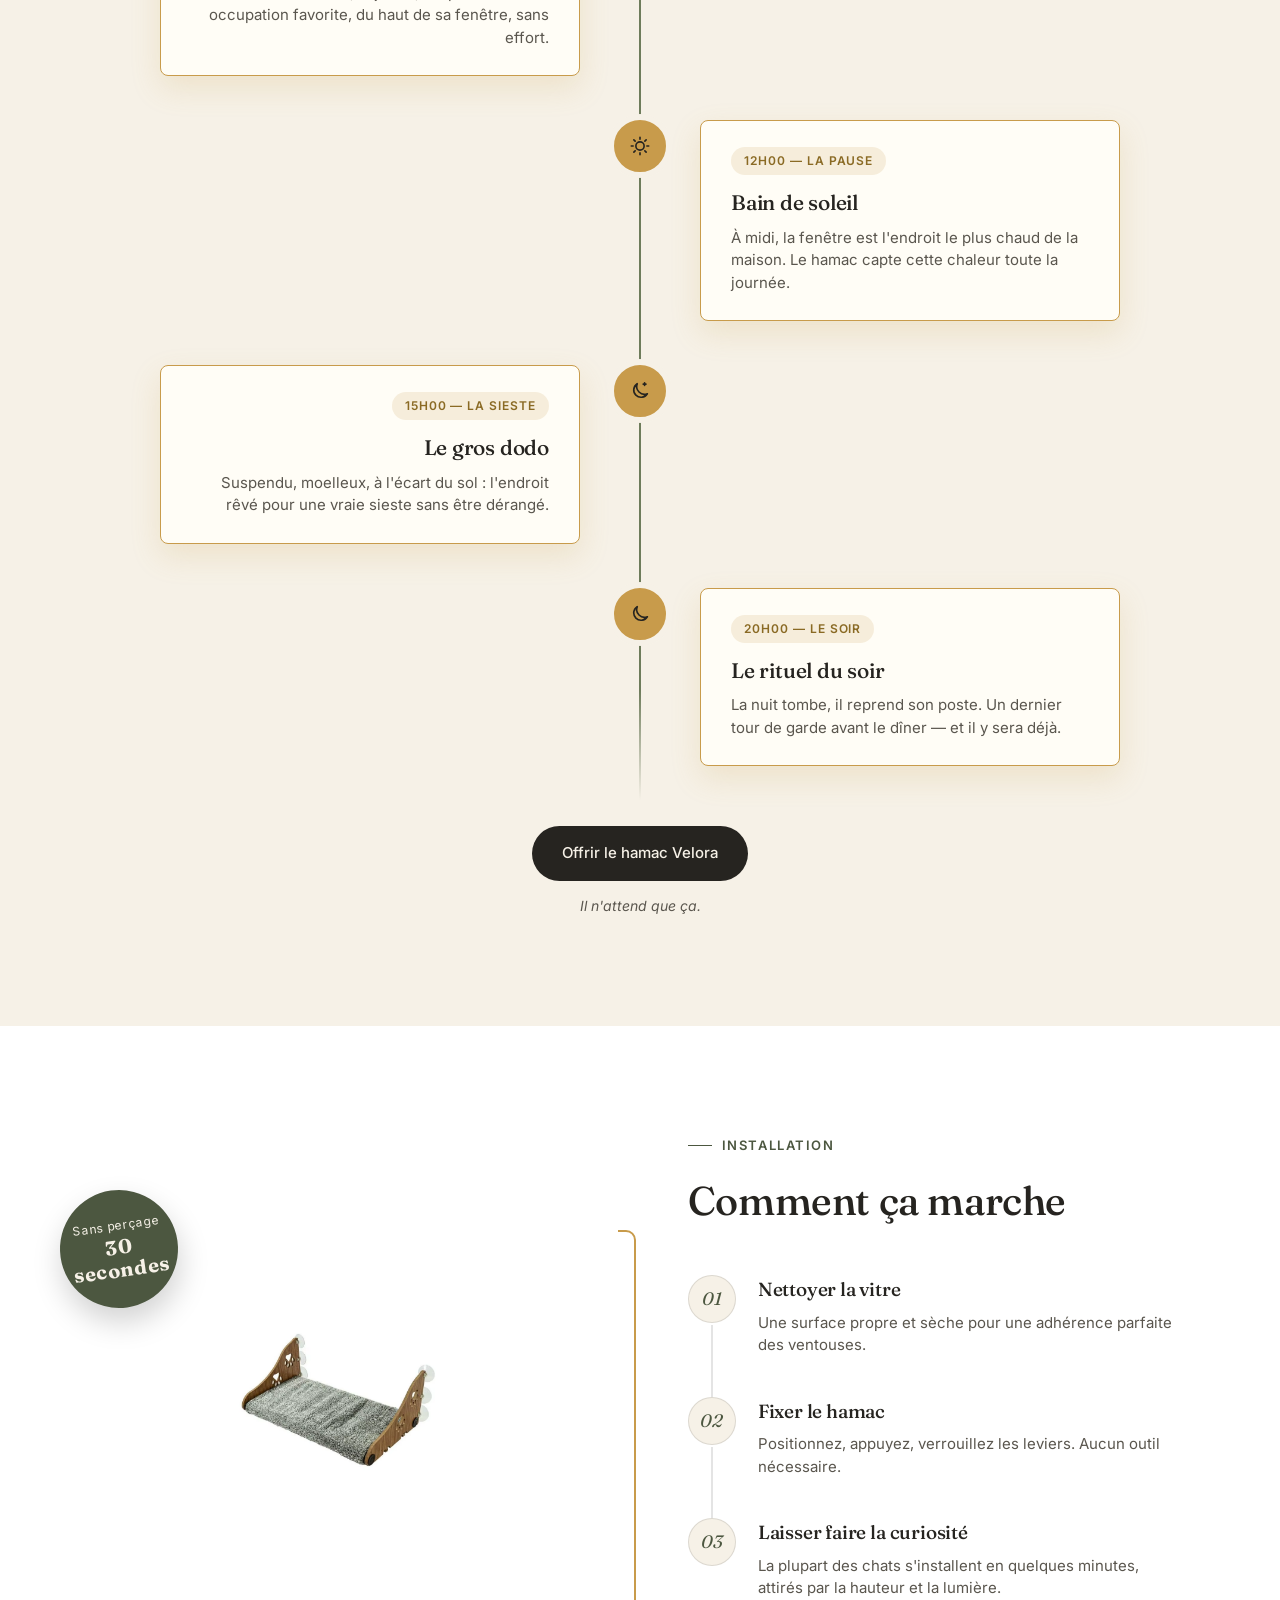
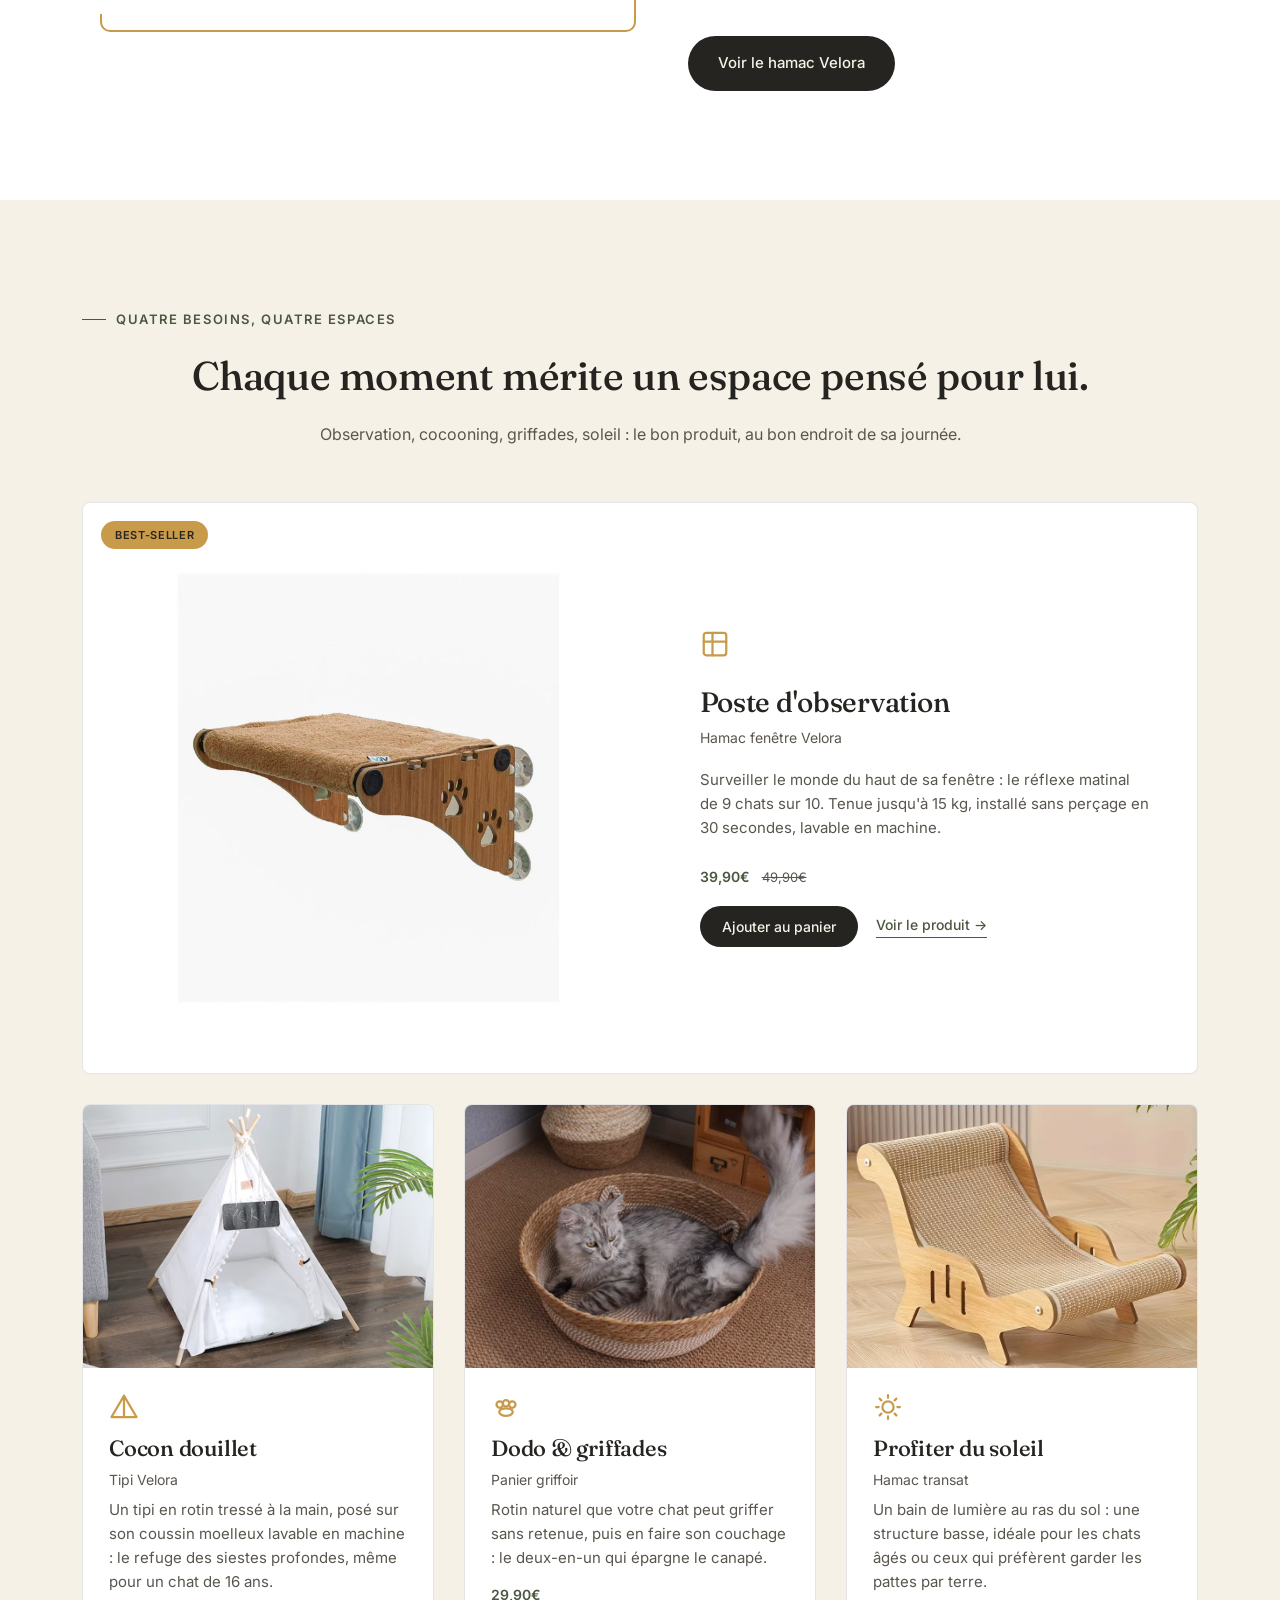
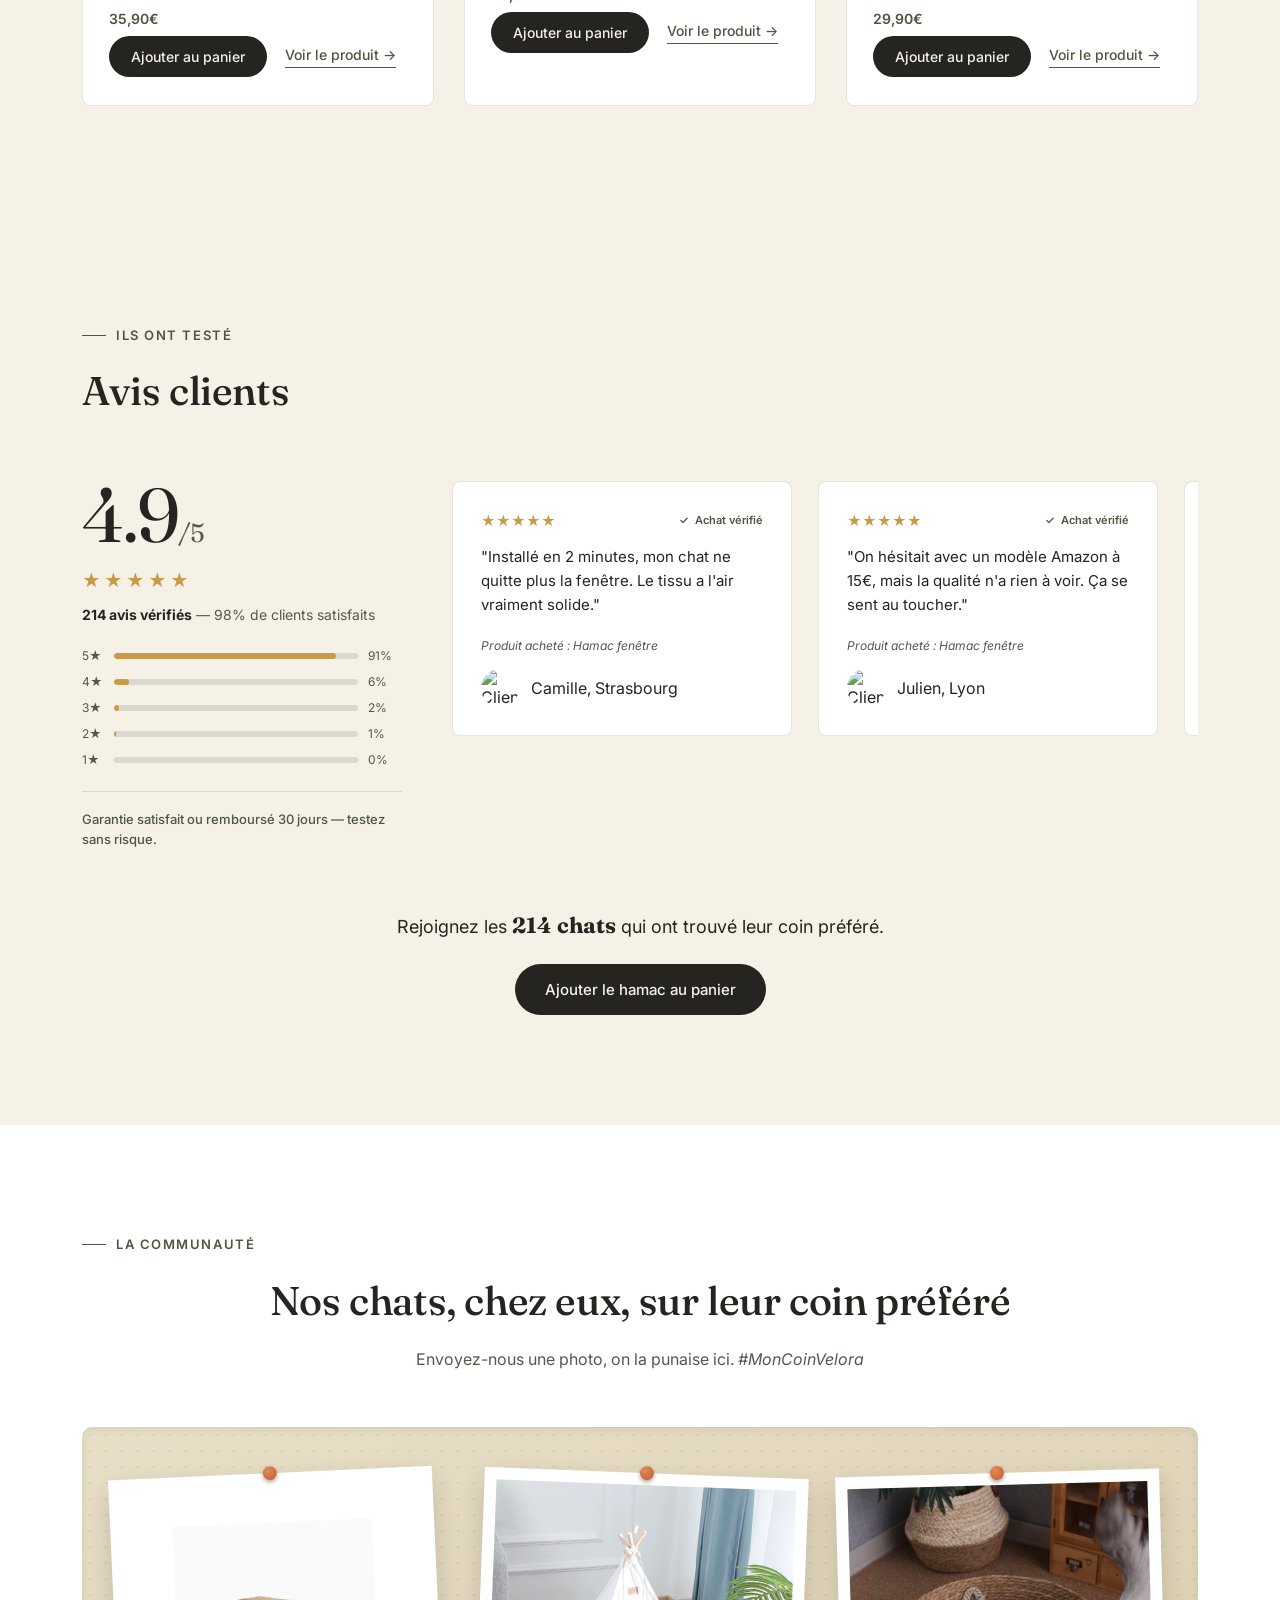
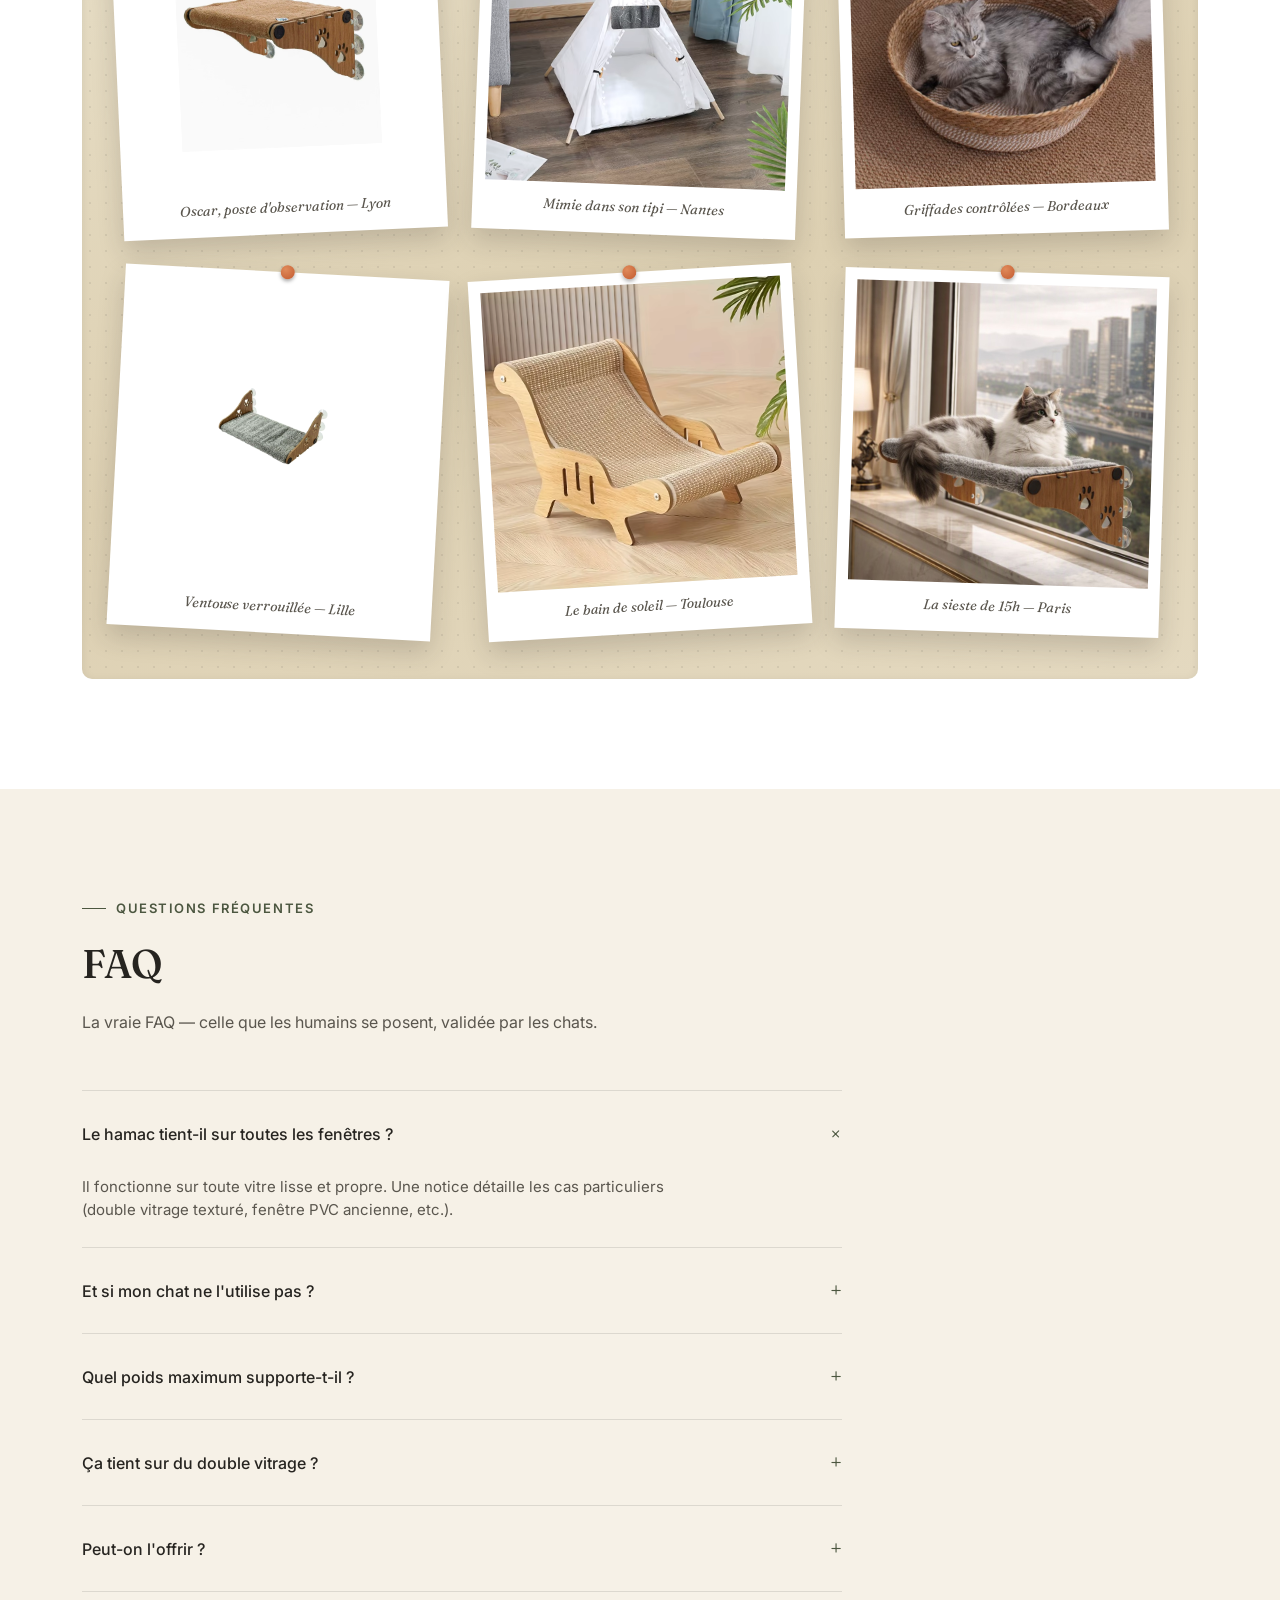
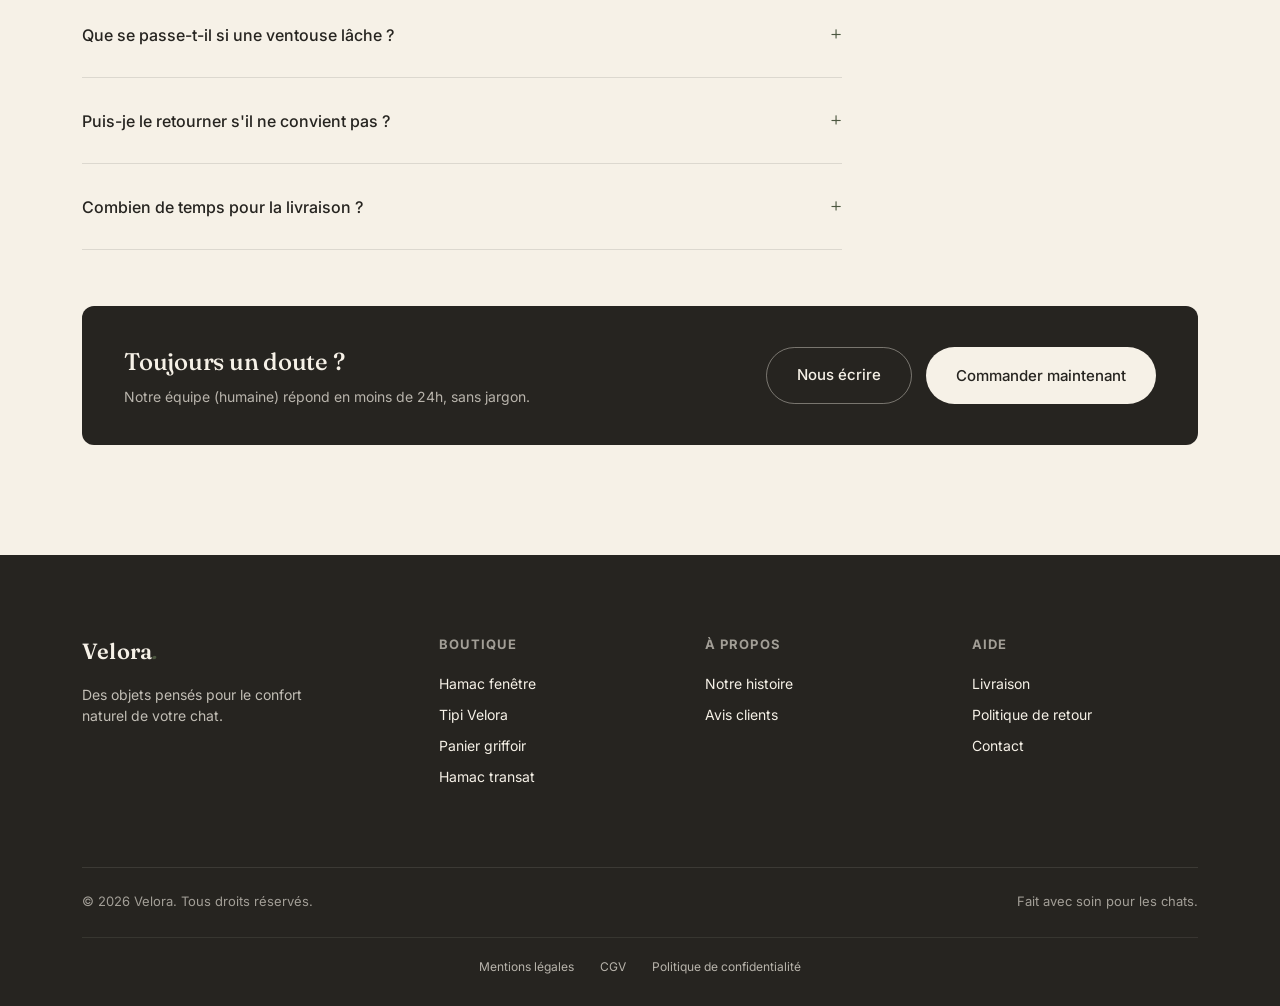
==== commit a7b9ca69: "feat: pages légales (mentions, CGV, confidentialité) + page 'notre histoire', liens légaux et de nav" ====
--- a/index.html
+++ b/index.html
@@ -655,7 +655,7 @@
       <div>
         <h4>À propos</h4>
         <ul>
-          <li><a href="#pourquoi">Notre histoire</a></li>
+          <li><a href="notre-histoire.html">Notre histoire</a></li>
           <li><a href="#avis">Avis clients</a></li>
         </ul>
       </div>
@@ -663,7 +663,7 @@
         <h4>Aide</h4>
         <ul>
           <li><a href="#faq">Livraison</a></li>
-          <li><a href="#faq">Politique de retour</a></li>
+          <li><a href="cgv.html#retours">Politique de retour</a></li>
           <li><a href="mailto:hello@velora.fr">Contact</a></li>
         </ul>
       </div>
@@ -672,6 +672,11 @@
       <div>© 2026 Velora. Tous droits réservés.</div>
       <div>Fait avec soin pour les chats.</div>
     </div>
+    <div class="footer-legal">
+      <a href="mentions-legales.html">Mentions légales</a>
+      <a href="cgv.html">CGV</a>
+      <a href="confidentialite.html">Politique de confidentialité</a>
+    </div>
   </div>
 </footer>
 
--- a/assets/css/style.css
+++ b/assets/css/style.css
@@ -628,3 +628,40 @@
   .pol-4{ transform:rotate(3.1deg); } .pol-5{ transform:rotate(-3.4deg); } .pol-6{ transform:rotate(1.8deg); }
   @media (max-width:900px){ .board{ grid-template-columns:1fr 1fr; gap:24px; padding:32px 22px; } }
   @media (max-width:520px){ .board{ grid-template-columns:1fr; } }
+
+  /* =========================================================
+     PAGES STATIQUES — histoire, mentions légales, CGV, RGPD
+     ========================================================= */
+  .footer-legal{ margin-top:26px; padding-top:20px; border-top:1px solid rgba(246,241,231,0.12); display:flex; flex-wrap:wrap; gap:10px 26px; justify-content:center; font-size:12px; opacity:0.7; }
+  .footer-legal a{ color:var(--cream); text-decoration:none; }
+  .footer-legal a:hover{ text-decoration:underline; }
+
+  .page-hero{ background:var(--paper); padding:120px 0 64px; }
+  .page-hero .wrap{ max-width:960px; }
+  .page-hero h1{ font-size:clamp(34px,5vw,56px); margin:18px 0 14px; }
+  .page-hero p{ color:var(--ink-soft); font-size:17px; max-width:660px; }
+
+  .legal-section{ background:var(--paper); padding:0 0 90px; }
+  .legal-prose{ max-width:720px; }
+  .legal-prose .legal-block{ margin-bottom:44px; }
+  .legal-prose h2{ font-size:24px; margin-bottom:12px; }
+  .legal-prose h3{ font-size:17px; margin:18px 0 8px; }
+  .legal-prose p{ color:var(--ink-soft); font-size:15px; line-height:1.7; margin-bottom:12px; }
+  .legal-prose ul{ margin:0 0 14px; padding-left:20px; }
+  .legal-prose li{ color:var(--ink-soft); font-size:15px; line-height:1.6; margin-bottom:6px; }
+  .legal-prose strong{ color:var(--ink); font-weight:600; }
+  .legal-prose a{ color:var(--sage-dark); text-decoration:underline; }
+  .legal-prose .legal-date{ font-size:13px; color:var(--ink-soft); opacity:0.75; margin-top:20px; }
+  .legal-prose .legal-note{ font-size:13px; color:var(--ink-soft); opacity:0.85; border-top:1px solid var(--line); padding-top:16px; margin-top:44px; }
+
+  .story-grid{ display:grid; grid-template-columns:1fr 1fr; gap:60px; align-items:center; }
+  .story-media img{ width:100%; border-radius:10px; box-shadow:0 24px 60px rgba(0,0,0,0.18); }
+  .story-copy p{ color:var(--ink-soft); font-size:16px; line-height:1.75; margin-bottom:16px; }
+  .story-copy p:first-child::first-letter{ font-family:'Fraunces',serif; font-size:54px; float:left; line-height:.8; margin:6px 10px 0 0; color:var(--honey); }
+  .values-grid{ display:grid; grid-template-columns:repeat(3,1fr); gap:26px; }
+  .value-card{ background:var(--paper); border:1px solid var(--line); border-radius:12px; padding:34px 28px; text-align:center; }
+  .value-card .value-icon{ width:54px; height:54px; margin:0 auto 18px; border-radius:50%; background:rgba(198,158,74,0.14); color:var(--honey); display:flex; align-items:center; justify-content:center; }
+  .value-card h3{ font-size:19px; margin-bottom:8px; }
+  .value-card p{ color:var(--ink-soft); font-size:14px; line-height:1.65; }
+  .story-cta{ text-align:center; margin-top:14px; }
+  @media (max-width:780px){ .story-grid{ grid-template-columns:1fr; gap:34px; } .values-grid{ grid-template-columns:1fr; } }
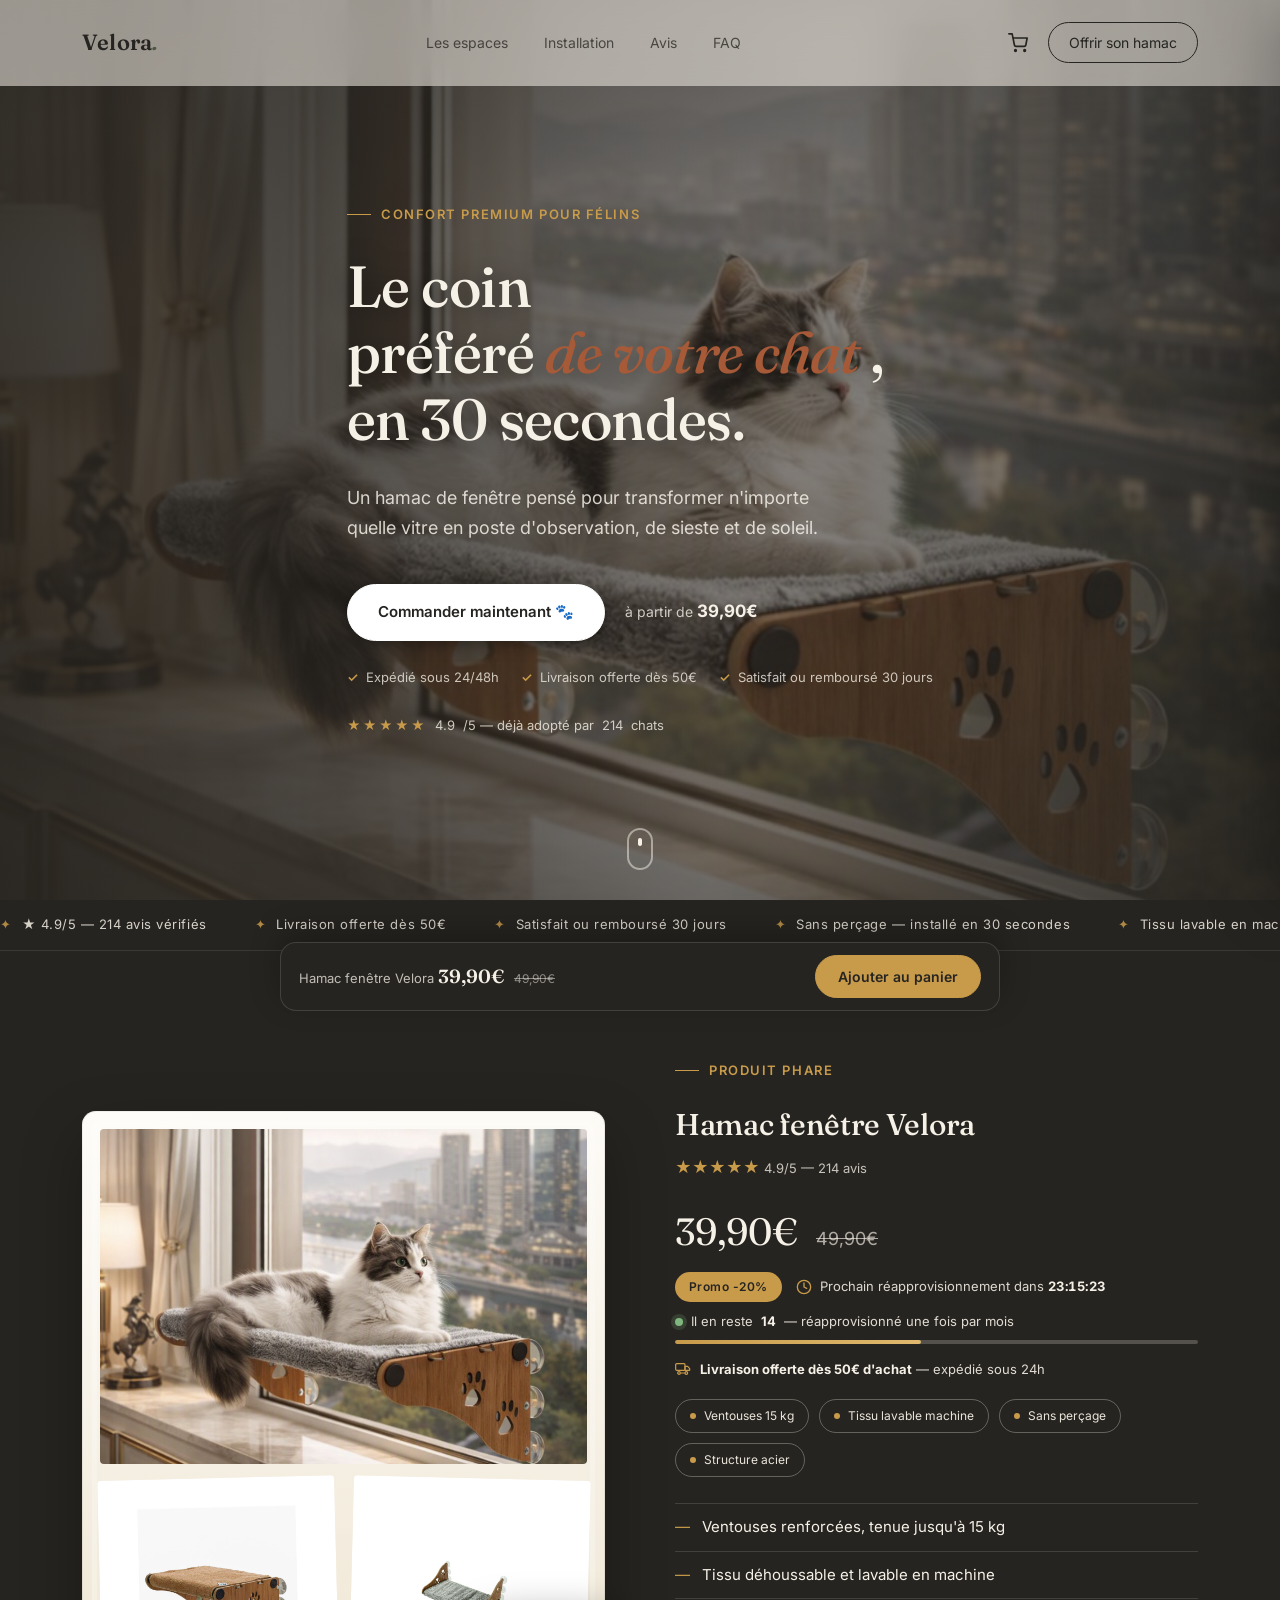
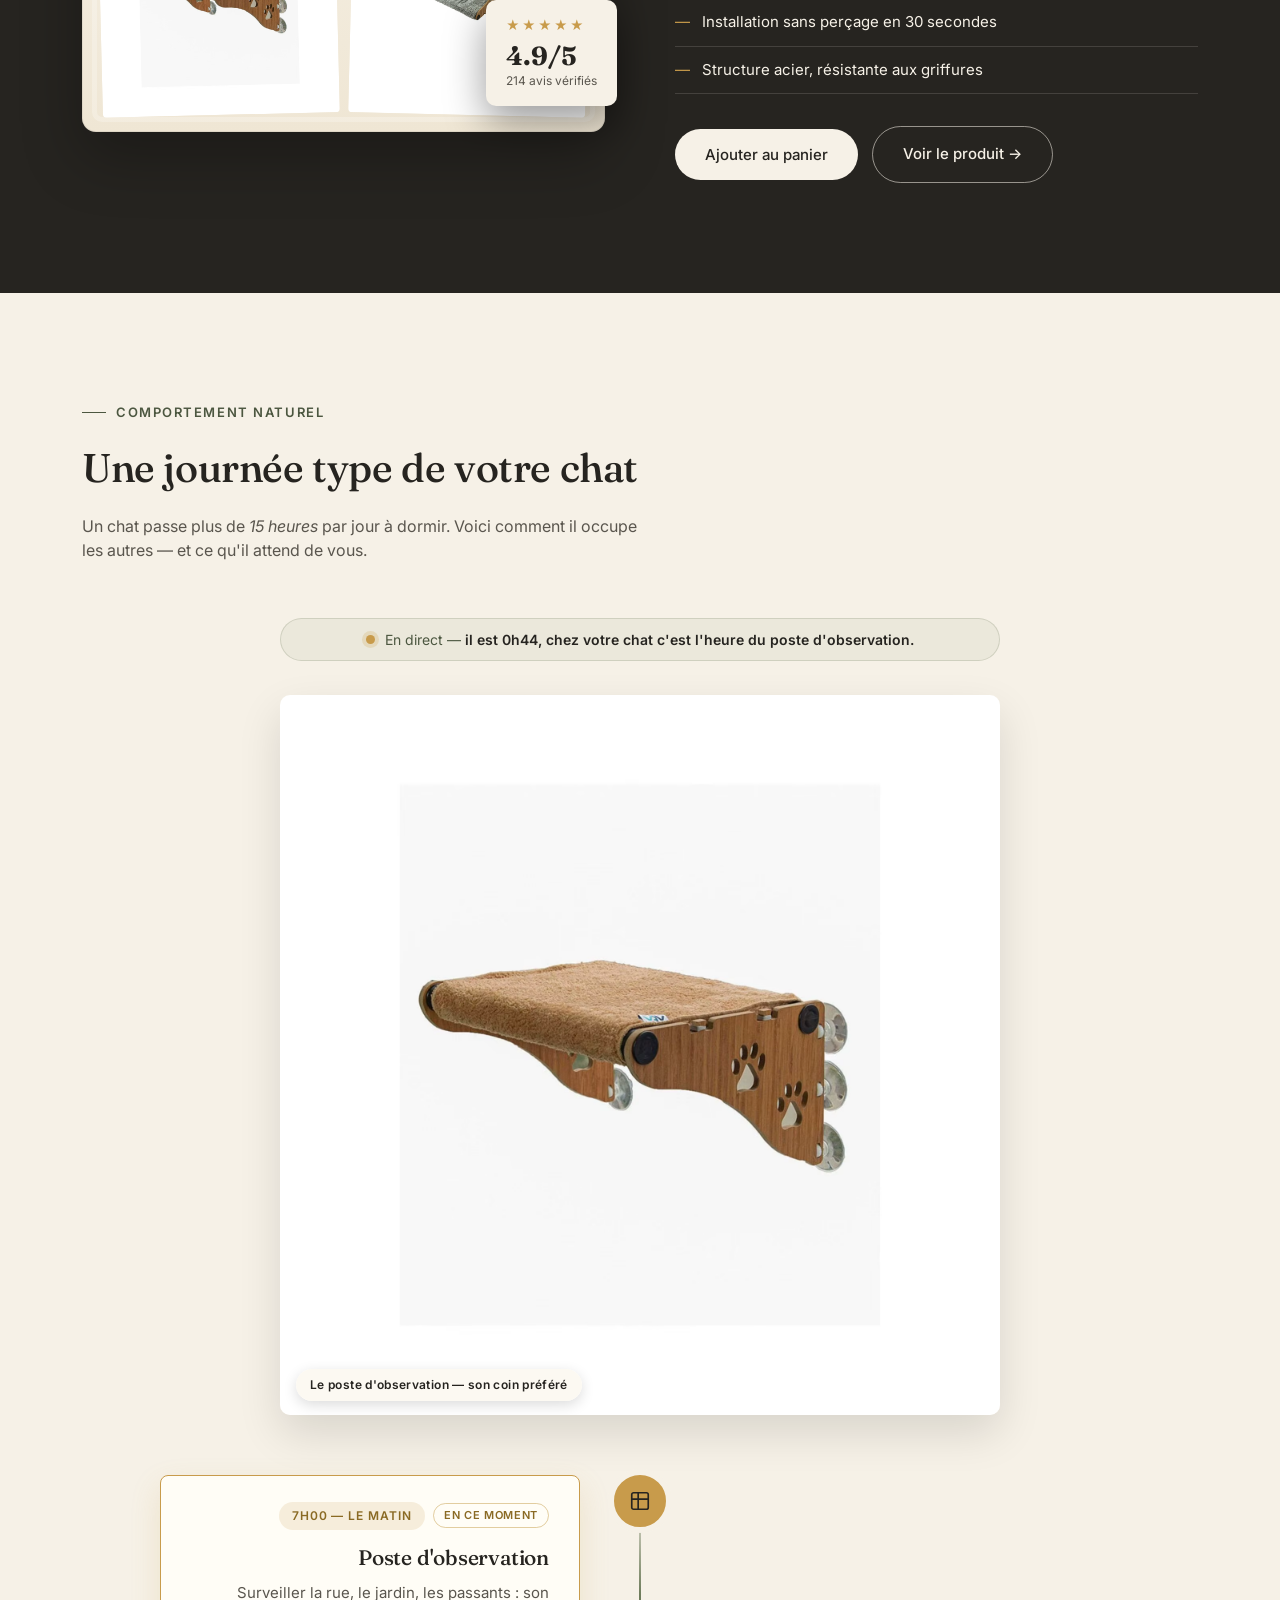
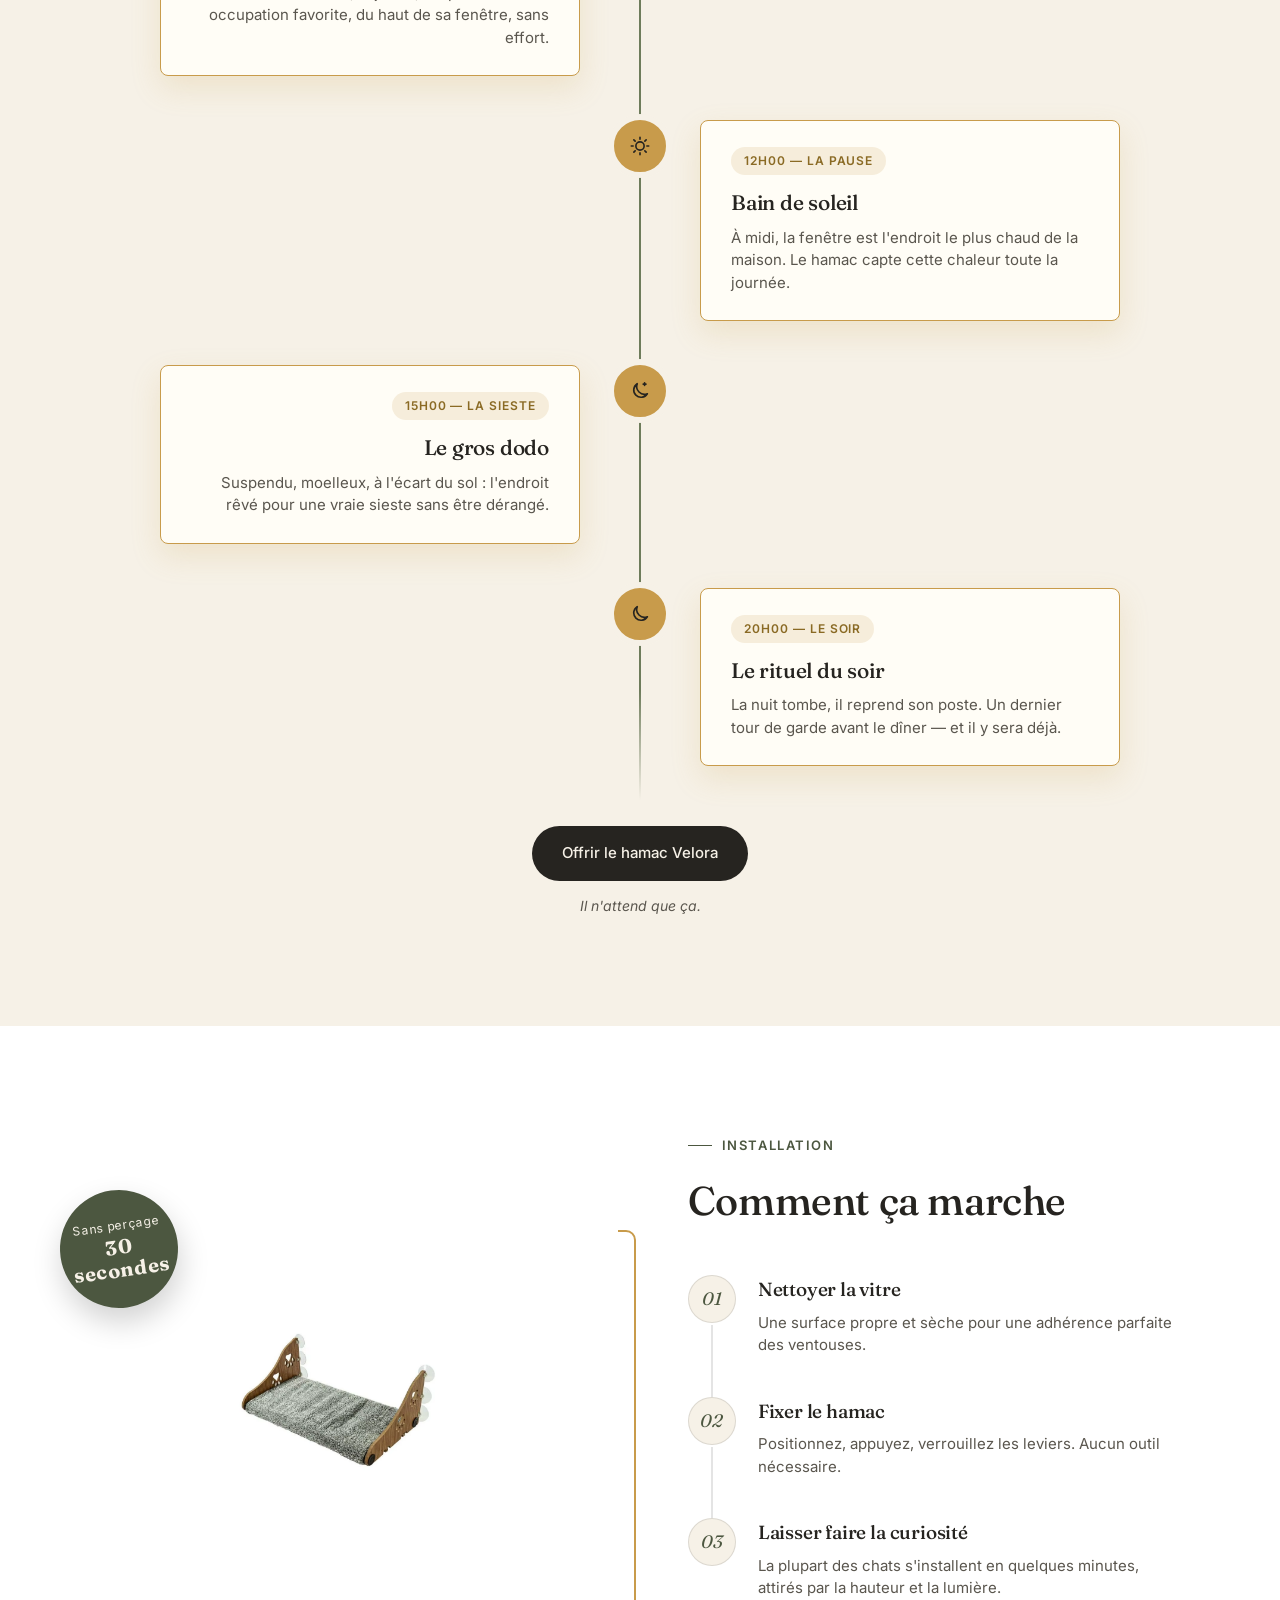
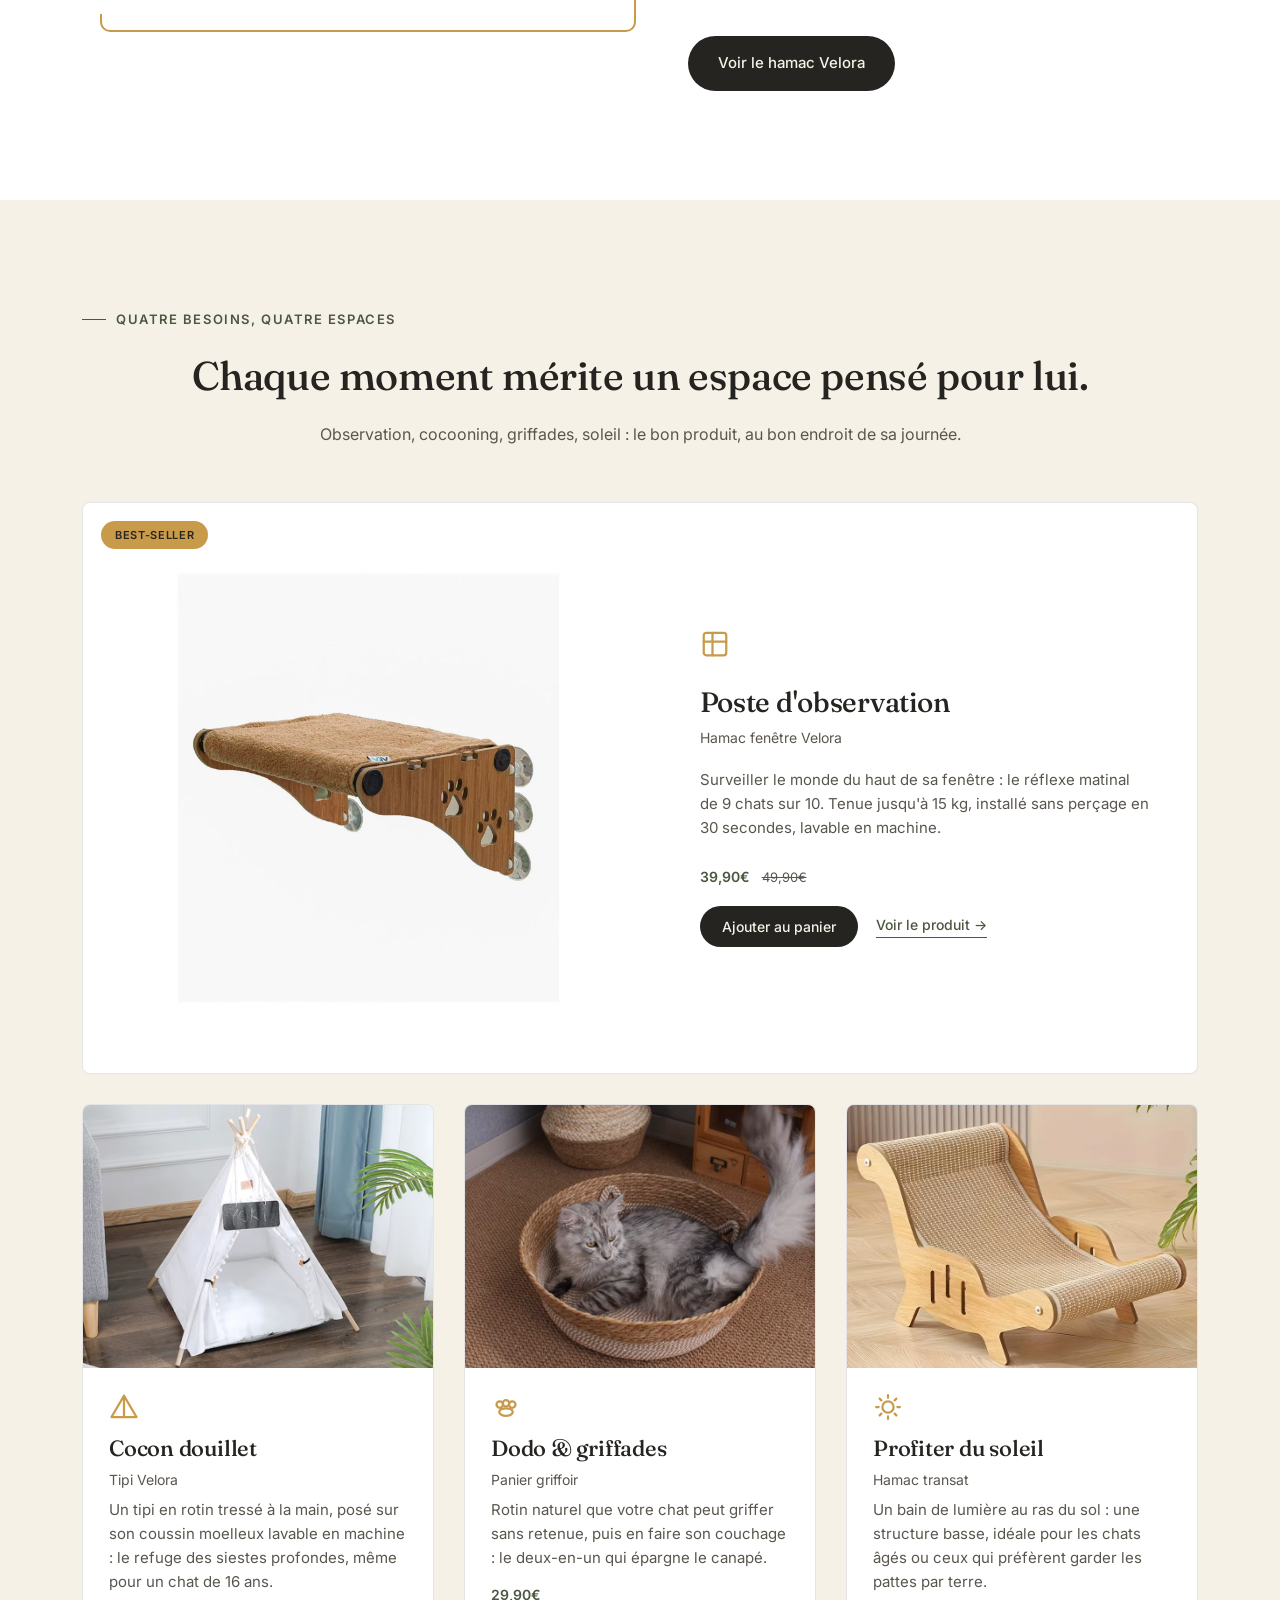
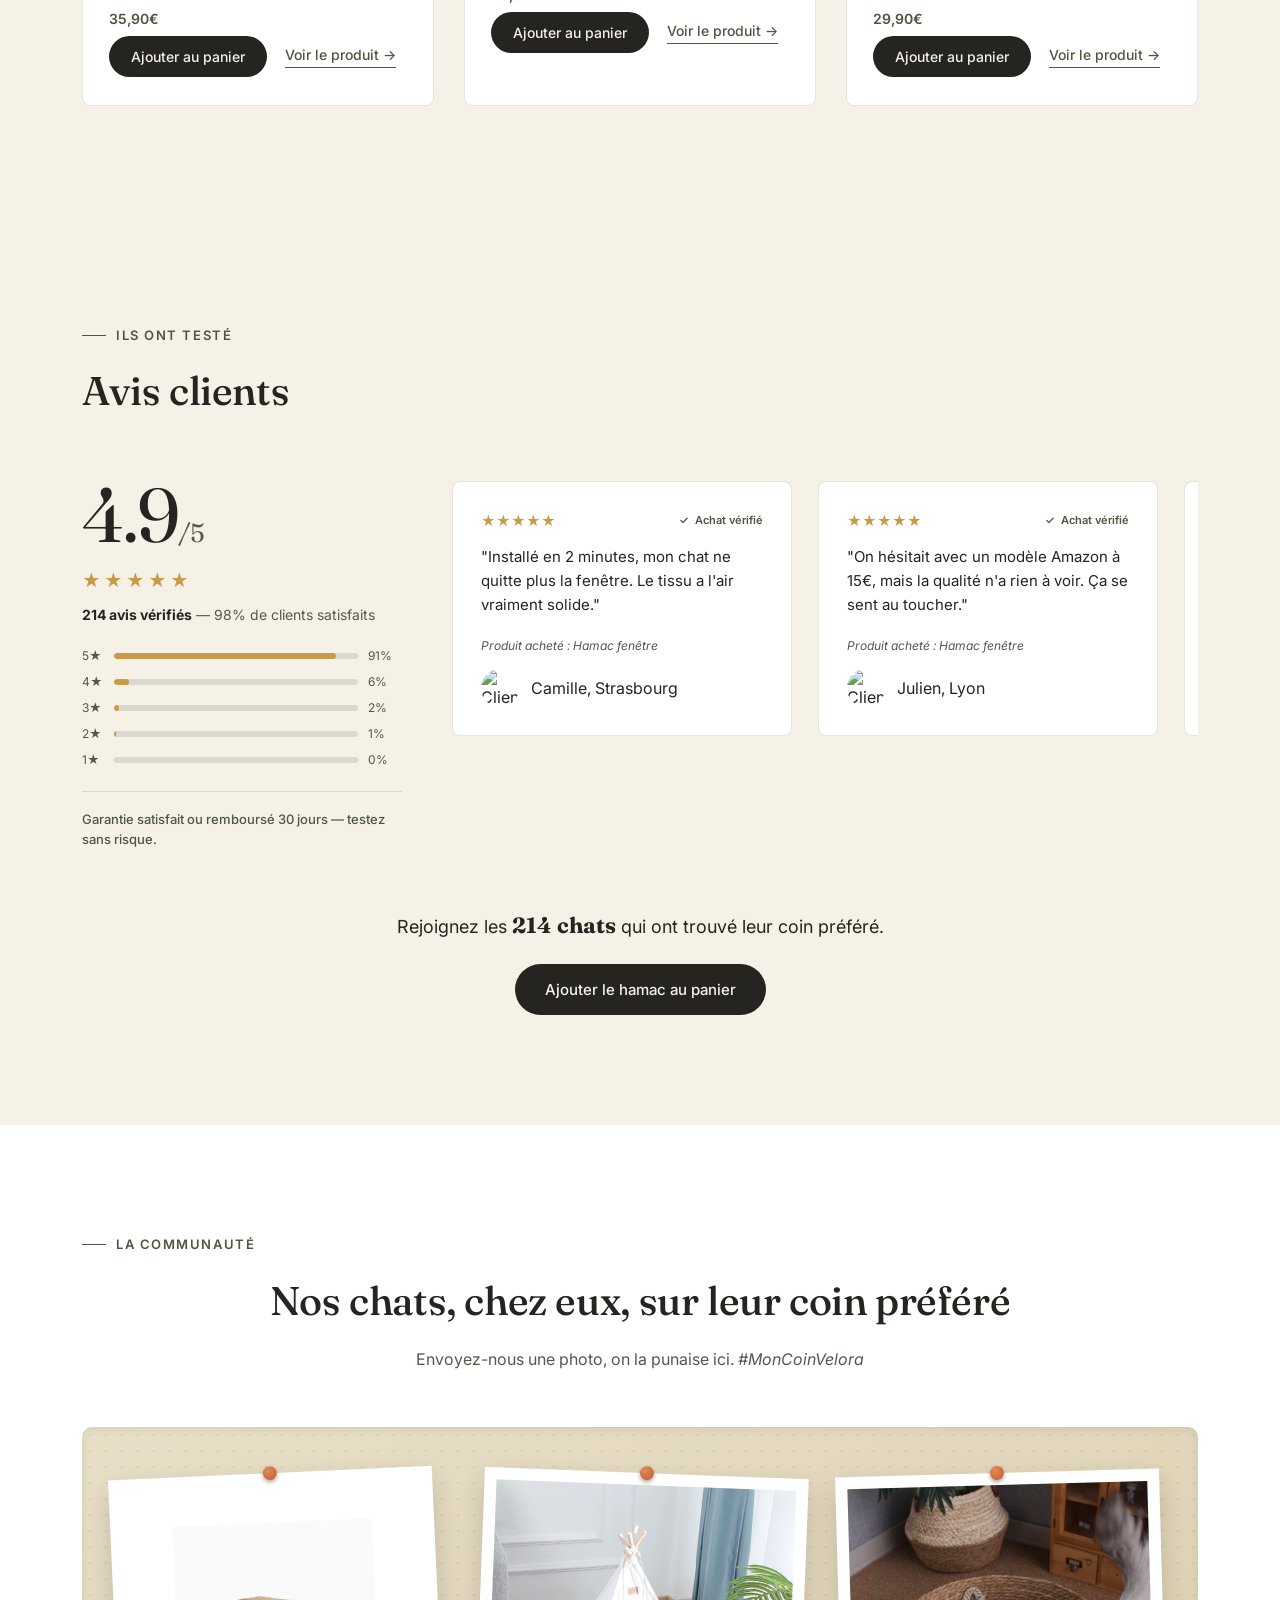
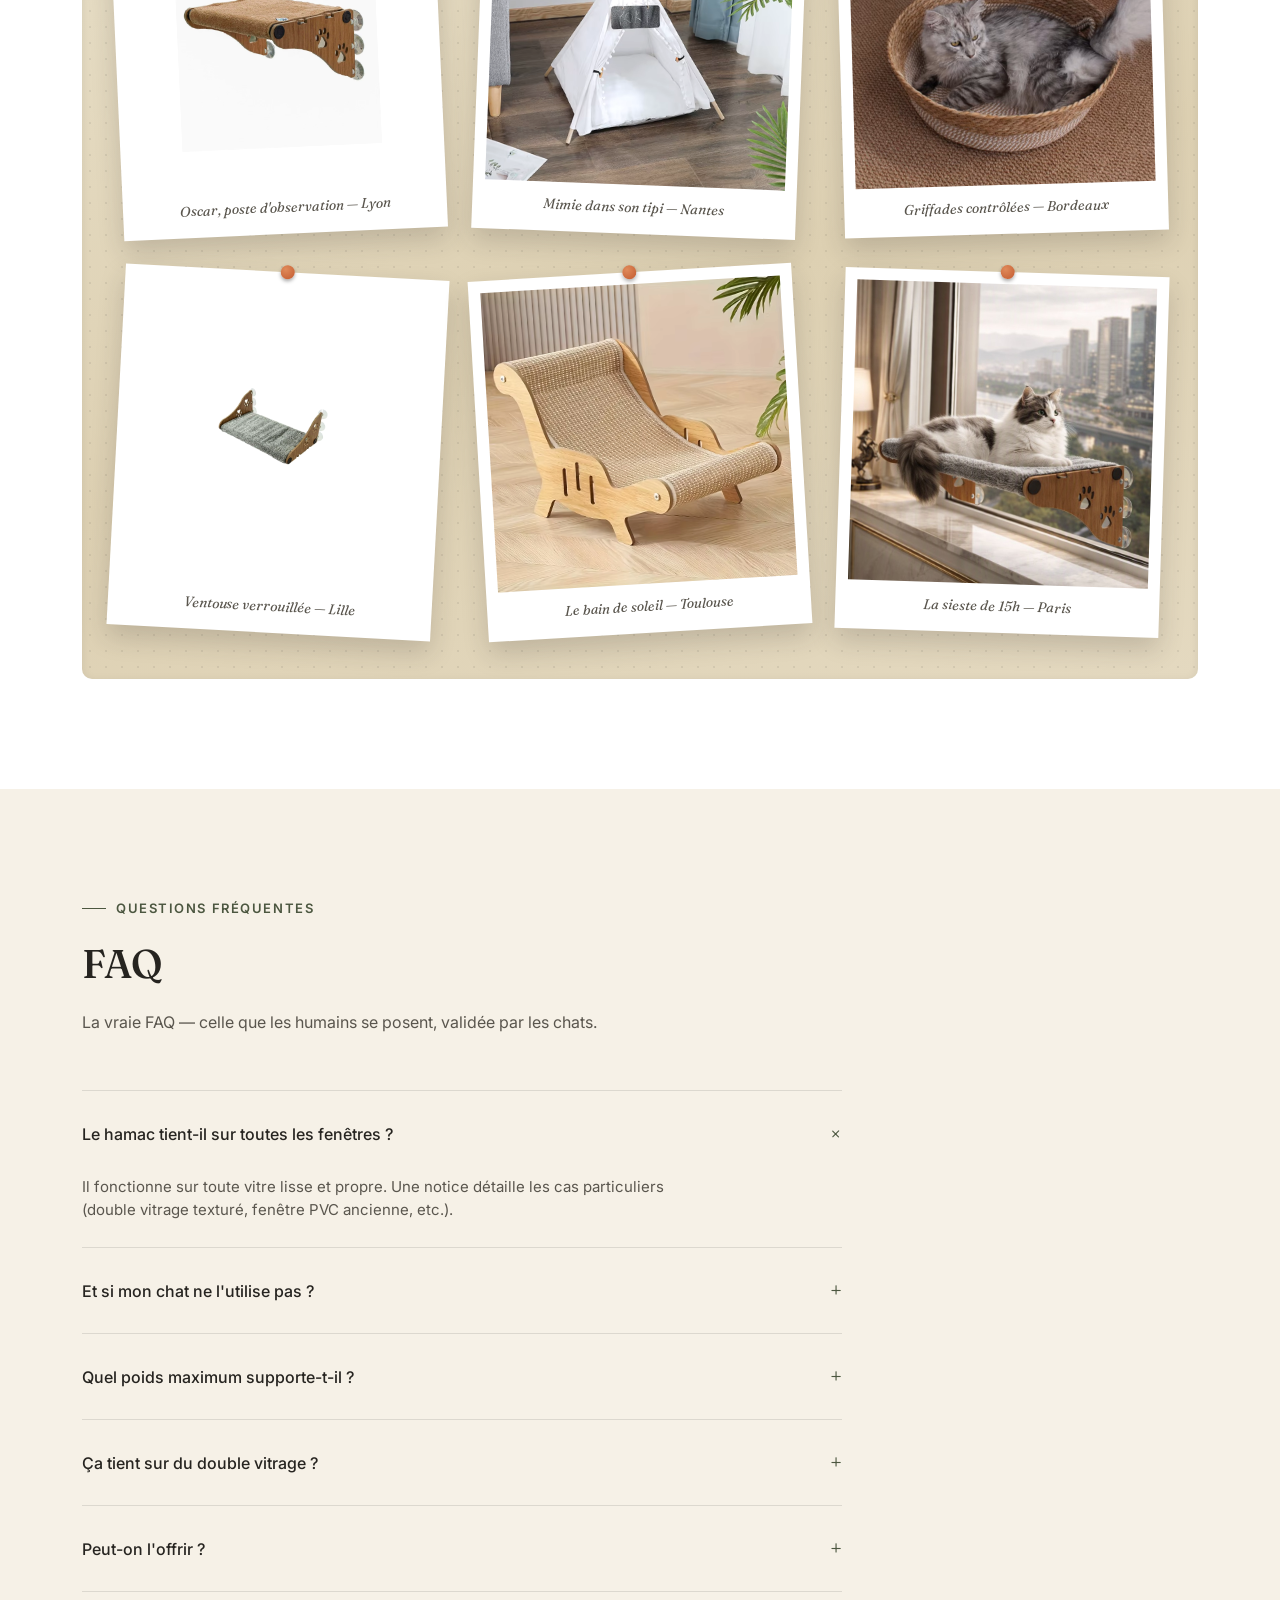
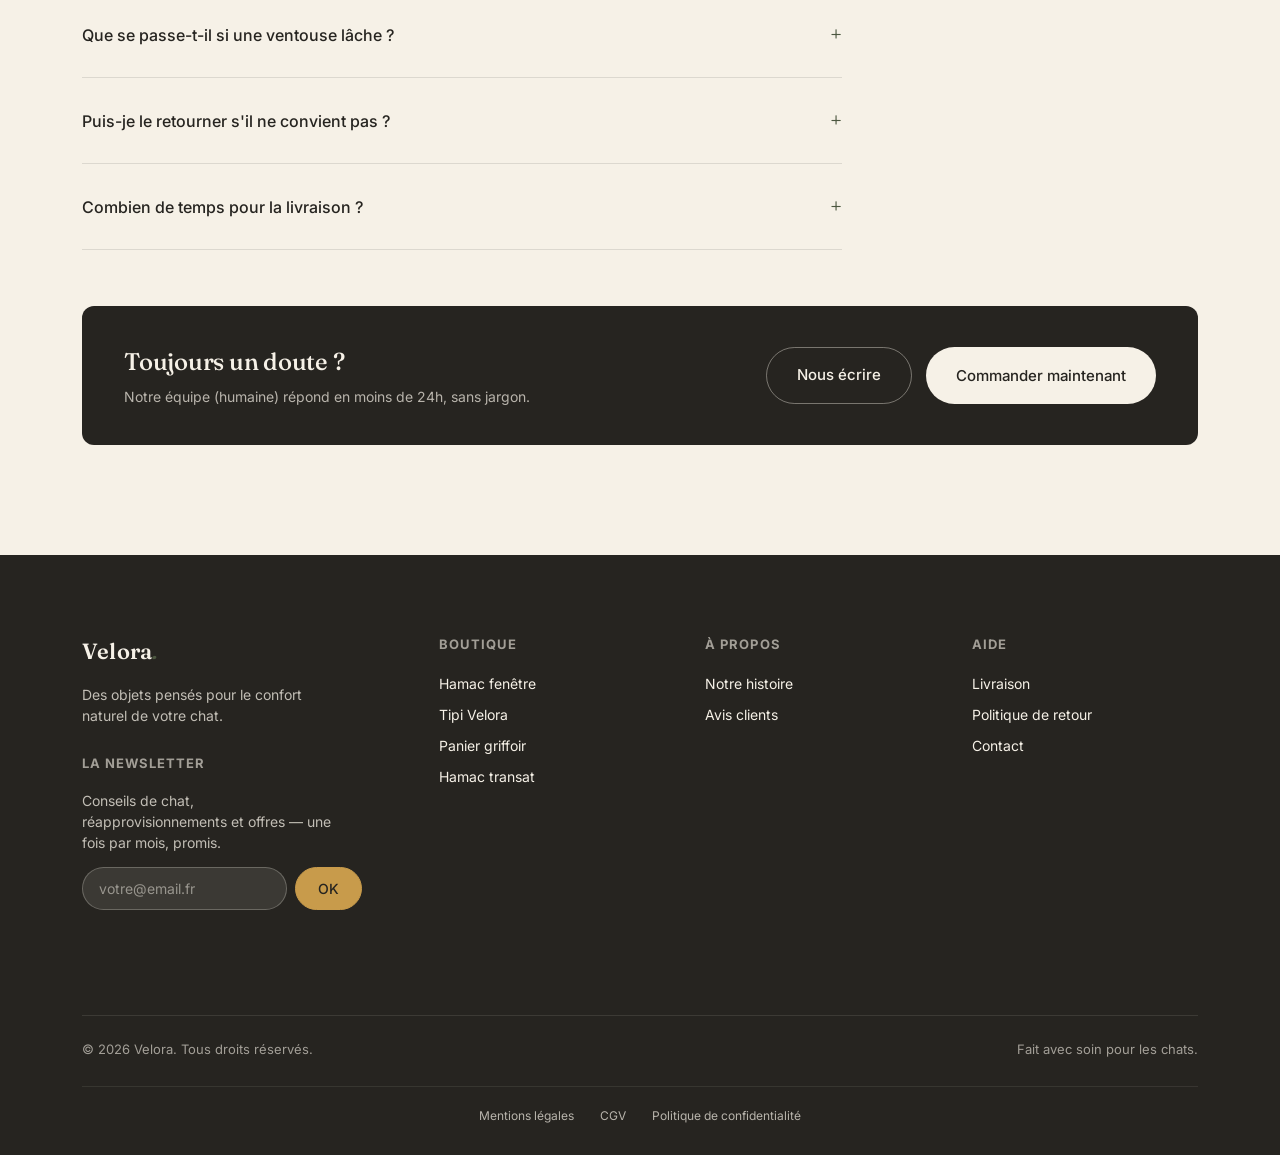
==== commit 4bf666d4: "feat: newsletter footer — bloc d'inscription dans le pied de page (4 pages), validation email, messa" ====
--- a/index.html
+++ b/index.html
@@ -642,6 +642,15 @@
       <div class="footer-brand">
 <a href="index.html" class="logo">Velora<span>.</span></a>
         <p>Des objets pensés pour le confort naturel de votre chat.</p>
+        <div class="newsletter">
+          <h4>La newsletter</h4>
+          <p class="newsletter-sub">Conseils de chat, réapprovisionnements et offres — une fois par mois, promis.</p>
+          <form class="newsletter-form" id="newsletterForm" novalidate>
+            <input type="email" name="email" placeholder="votre@email.fr" aria-label="Votre adresse email" required>
+            <button type="submit" class="btn-primary btn-sm">OK</button>
+          </form>
+          <p class="newsletter-msg" id="newsletterMsg"></p>
+        </div>
       </div>
       <div>
         <h4>Boutique</h4>
--- a/assets/css/style.css
+++ b/assets/css/style.css
@@ -120,7 +120,7 @@
   .product-info h3{ font-size:30px; margin-bottom:8px; }
   .product-info .stars-icons{ color:var(--honey); }
   .product-price{ font-size:38px; font-family:'Fraunces', serif; margin:24px 0 6px; }
-  .product-price .old{ font-size:18px; color:rgba(246,241,231,0.5); text-decoration:line-through; margin-left:10px; font-family:'Inter', sans-serif; }
+  .product-price .old{ font-size:18px; color:rgba(246,241,231,0.66); text-decoration:line-through; margin-left:10px; font-family:'Inter', sans-serif; }
   .product-note{ font-size:13px; color:rgba(246,241,231,0.6); margin-bottom:28px; }
   .product-info .feature-list{ list-style:none; margin-bottom:32px; }
   .product-info .feature-list li{ padding:12px 0; border-top:1px solid rgba(246,241,231,0.14); font-size:15px; display:flex; gap:12px; align-items:flex-start;}
@@ -128,7 +128,7 @@
   .product-info .feature-list li::before{ content:'—'; color:var(--honey); flex-shrink:0; }
   .btn-light{ background:var(--cream); color:var(--ink); padding:16px 30px; border-radius:999px; font-size:15px; font-weight:500; display:inline-block; transition:transform .25s ease, background .25s ease, border-color .25s ease; }
   .btn-light:hover{ transform:translateY(-2px); background:var(--honey); border-color:var(--honey); }
-  .rating-meta{ color:rgba(246,241,231,0.6); font-family:'Inter',sans-serif; font-size:13px; }
+  .rating-meta{ color:rgba(246,241,231,0.78); font-family:'Inter',sans-serif; font-size:13px; }
   @media (max-width:900px){ .product-grid{ grid-template-columns:1fr; } }
 
   /* ---------- COMMENT CA MARCHE ---------- */
@@ -167,6 +167,18 @@
   .footer-top li a:hover{ text-decoration:underline; }
   .footer-brand .logo{ color:var(--cream); }
   .footer-brand p{ margin-top:16px; font-size:14px; opacity:0.75; max-width:260px; }
+  .newsletter{ margin-top:28px; max-width:280px; }
+  .newsletter h4{ margin-bottom:8px; }
+  .newsletter-sub{ font-size:13px; opacity:0.7; line-height:1.5; margin-bottom:14px; }
+  .newsletter-form{ display:flex; gap:8px; }
+  .newsletter-form input{ flex:1; min-width:0; background:rgba(246,241,231,0.1); border:1px solid rgba(246,241,231,0.25); border-radius:999px; padding:10px 16px; font-size:14px; font-family:inherit; color:var(--cream); transition:border-color .2s, background .2s; }
+  .newsletter-form input::placeholder{ color:rgba(246,241,231,0.5); }
+  .newsletter-form input:focus{ outline:none; border-color:var(--honey); background:rgba(246,241,231,0.14); }
+  .newsletter-form .btn-sm{ background:var(--honey); color:var(--ink); border:1px solid var(--honey); flex-shrink:0; }
+  .newsletter-form .btn-sm:hover{ background:var(--cream); border-color:var(--cream); }
+  .newsletter-msg{ margin-top:10px; font-size:12.5px; line-height:1.4; min-height:1.4em; }
+  .newsletter-msg.is-ok{ color:#B9D0A6; }
+  .newsletter-msg.is-err{ color:rgba(246,241,231,0.85); }
   .footer-bottom{ border-top:1px solid rgba(246,241,231,0.18); padding-top:24px; display:flex; justify-content:space-between; font-size:13px; opacity:0.6; flex-wrap:wrap; gap:10px;}
   @media (max-width:780px){ .footer-top{ grid-template-columns:1fr 1fr; } }
 
@@ -344,26 +356,26 @@
   .product-gallery img:nth-child(2){ transform:rotate(-1.4deg); }
   .product-gallery img:nth-child(3){ transform:rotate(1.4deg); }
   .product-gallery .g-main{ transform:none; }
-  .gallery-hint{ display:none; text-align:center; font-size:13px; color:rgba(246,241,231,0.6); margin-top:12px; }
+  .gallery-hint{ display:none; text-align:center; font-size:13px; color:rgba(246,241,231,0.8); margin-top:12px; }
   .gallery-float-card{ position:absolute; bottom:26px; right:-12px; background:var(--cream); color:var(--ink); border-radius:10px; padding:16px 20px; box-shadow:0 16px 40px rgba(0,0,0,0.4); display:flex; flex-direction:column; gap:2px; z-index:5; }
   .gallery-float-card .float-stars{ color:var(--honey); letter-spacing:2px; font-size:13px; margin-bottom:4px; }
   .gallery-float-card strong{ font-family:'Fraunces',serif; font-size:26px; line-height:1.1; }
   .gallery-float-card span:last-child{ font-size:12px; color:var(--ink-soft); }
   .promo-row{ display:flex; align-items:center; gap:14px; flex-wrap:wrap; margin:12px 0 10px; }
   .promo-chip{ background:var(--honey); color:var(--ink); font-size:12px; font-weight:600; padding:6px 14px; border-radius:999px; letter-spacing:0.04em; }
-  .countdown{ display:flex; align-items:center; gap:8px; font-size:13px; color:rgba(246,241,231,0.72); }
+  .countdown{ display:flex; align-items:center; gap:8px; font-size:13px; color:rgba(246,241,231,0.88); }
   .countdown svg{ color:var(--honey); flex-shrink:0; }
   .countdown strong{ color:var(--cream); font-variant-numeric:tabular-nums; letter-spacing:0.04em; }
-  .stock-row{ display:flex; align-items:center; gap:8px; font-size:13px; color:rgba(246,241,231,0.78); flex-wrap:wrap; }
+  .stock-row{ display:flex; align-items:center; gap:8px; font-size:13px; color:rgba(246,241,231,0.9); flex-wrap:wrap; }
   .stock-row strong{ color:var(--cream); }
   .stock-dot{ width:8px; height:8px; border-radius:50%; background:#7FB77E; box-shadow:0 0 0 4px rgba(127,183,126,0.18); flex-shrink:0; }
-  .stock-bar{ flex-basis:100%; height:4px; border-radius:999px; background:rgba(246,241,231,0.14); overflow:hidden; }
+  .stock-bar{ flex-basis:100%; height:4px; border-radius:999px; background:rgba(246,241,231,0.22); overflow:hidden; }
   .stock-bar span{ display:block; height:100%; border-radius:999px; background:linear-gradient(90deg, var(--honey), #E0B96E); }
   .trust-badges{ display:flex; flex-wrap:wrap; gap:10px; margin-bottom:26px; }
-  .trust-badge{ font-size:12px; color:rgba(246,241,231,0.85); border:1px solid rgba(246,241,231,0.22); border-radius:999px; padding:7px 14px; display:inline-flex; align-items:center; gap:8px; }
+  .trust-badge{ font-size:12px; color:rgba(246,241,231,0.94); border:1px solid rgba(246,241,231,0.3); border-radius:999px; padding:7px 14px; display:inline-flex; align-items:center; gap:8px; }
   .trust-badge::before{ content:''; width:6px; height:6px; border-radius:50%; background:var(--honey); }
   .product-cta{ display:flex; gap:14px; flex-wrap:wrap; align-items:center; margin-top:6px; }
-  .btn-ghost{ border:1px solid rgba(246,241,231,0.4); color:var(--cream); padding:16px 30px; border-radius:999px; font-size:15px; font-weight:500; display:inline-block; transition:border-color .25s ease, background .25s ease, transform .25s ease; }
+  .btn-ghost{ border:1px solid rgba(246,241,231,0.55); color:var(--cream); padding:16px 30px; border-radius:999px; font-size:15px; font-weight:500; display:inline-block; transition:border-color .25s ease, background .25s ease, transform .25s ease; }
   .btn-ghost:hover{ border-color:var(--cream); background:rgba(246,241,231,0.08); transform:translateY(-2px); }
   .btn-primary, .btn-light{ cursor:pointer; border:none; font-family:inherit; }
 
@@ -574,7 +586,7 @@
   .click-paw::before{ content:''; position:absolute; inset:0; background:url("data:image/svg+xml;utf8,<svg xmlns='http://www.w3.org/2000/svg' viewBox='0 0 24 24'><g fill='%23C89B4B'><ellipse cx='12' cy='16' rx='5' ry='4'/><ellipse cx='5' cy='11' rx='1.8' ry='2.4'/><ellipse cx='9' cy='8.5' rx='1.8' ry='2.5'/><ellipse cx='15' cy='8.5' rx='1.8' ry='2.5'/><ellipse cx='19' cy='11' rx='1.8' ry='2.4'/></g></svg>") no-repeat center / contain; }
   @keyframes pawPop{ 0%{ opacity:0; transform:translate(-50%,-50%) rotate(var(--rot)) scale(0.6); } 25%{ opacity:0.45; } 100%{ opacity:0; transform:translate(-50%,-150%) rotate(var(--rot)) scale(1); } }
 
-  .delivery-note{ margin:16px 0 20px; font-size:13px; color:rgba(246,241,231,0.78); display:flex; align-items:center; gap:9px; }
+  .delivery-note{ margin:16px 0 20px; font-size:13px; color:rgba(246,241,231,0.9); display:flex; align-items:center; gap:9px; }
   .delivery-note svg{ flex:none; color:var(--honey); }
   .delivery-note strong{ color:var(--cream); }
 
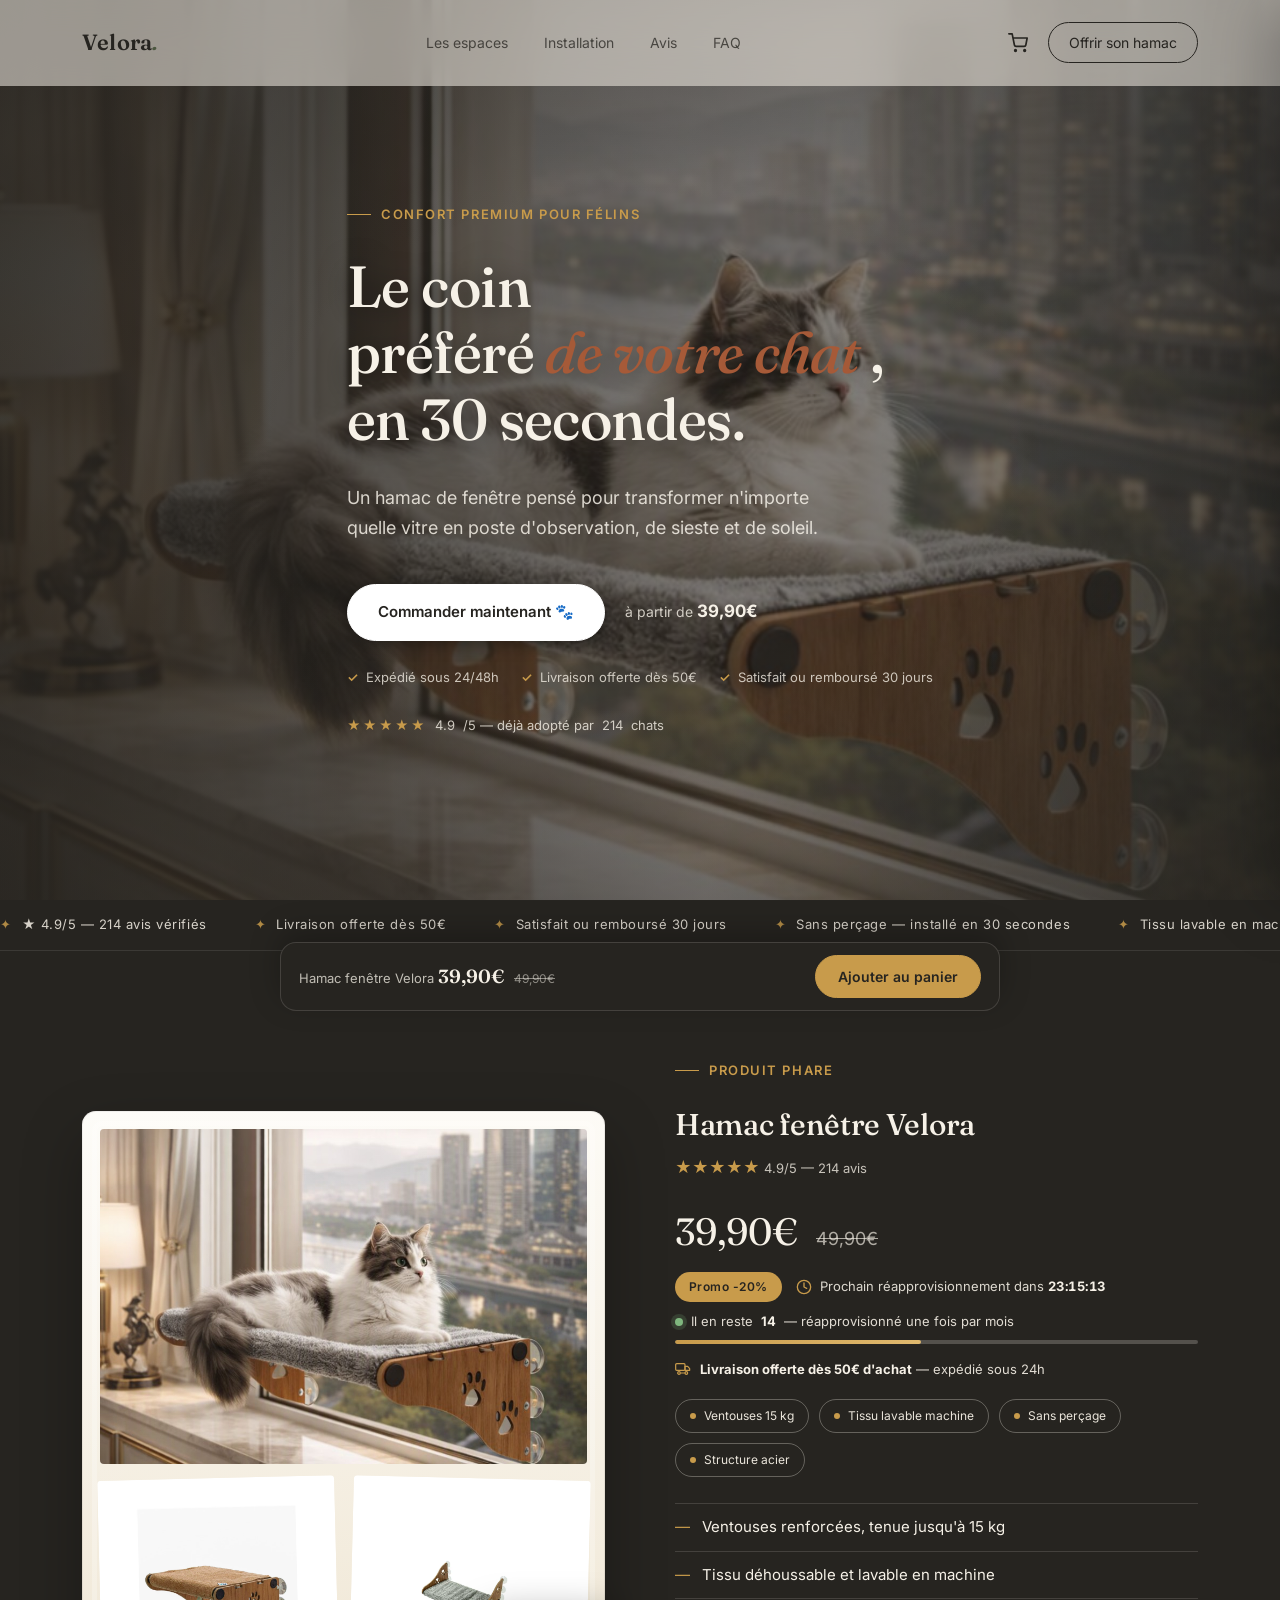
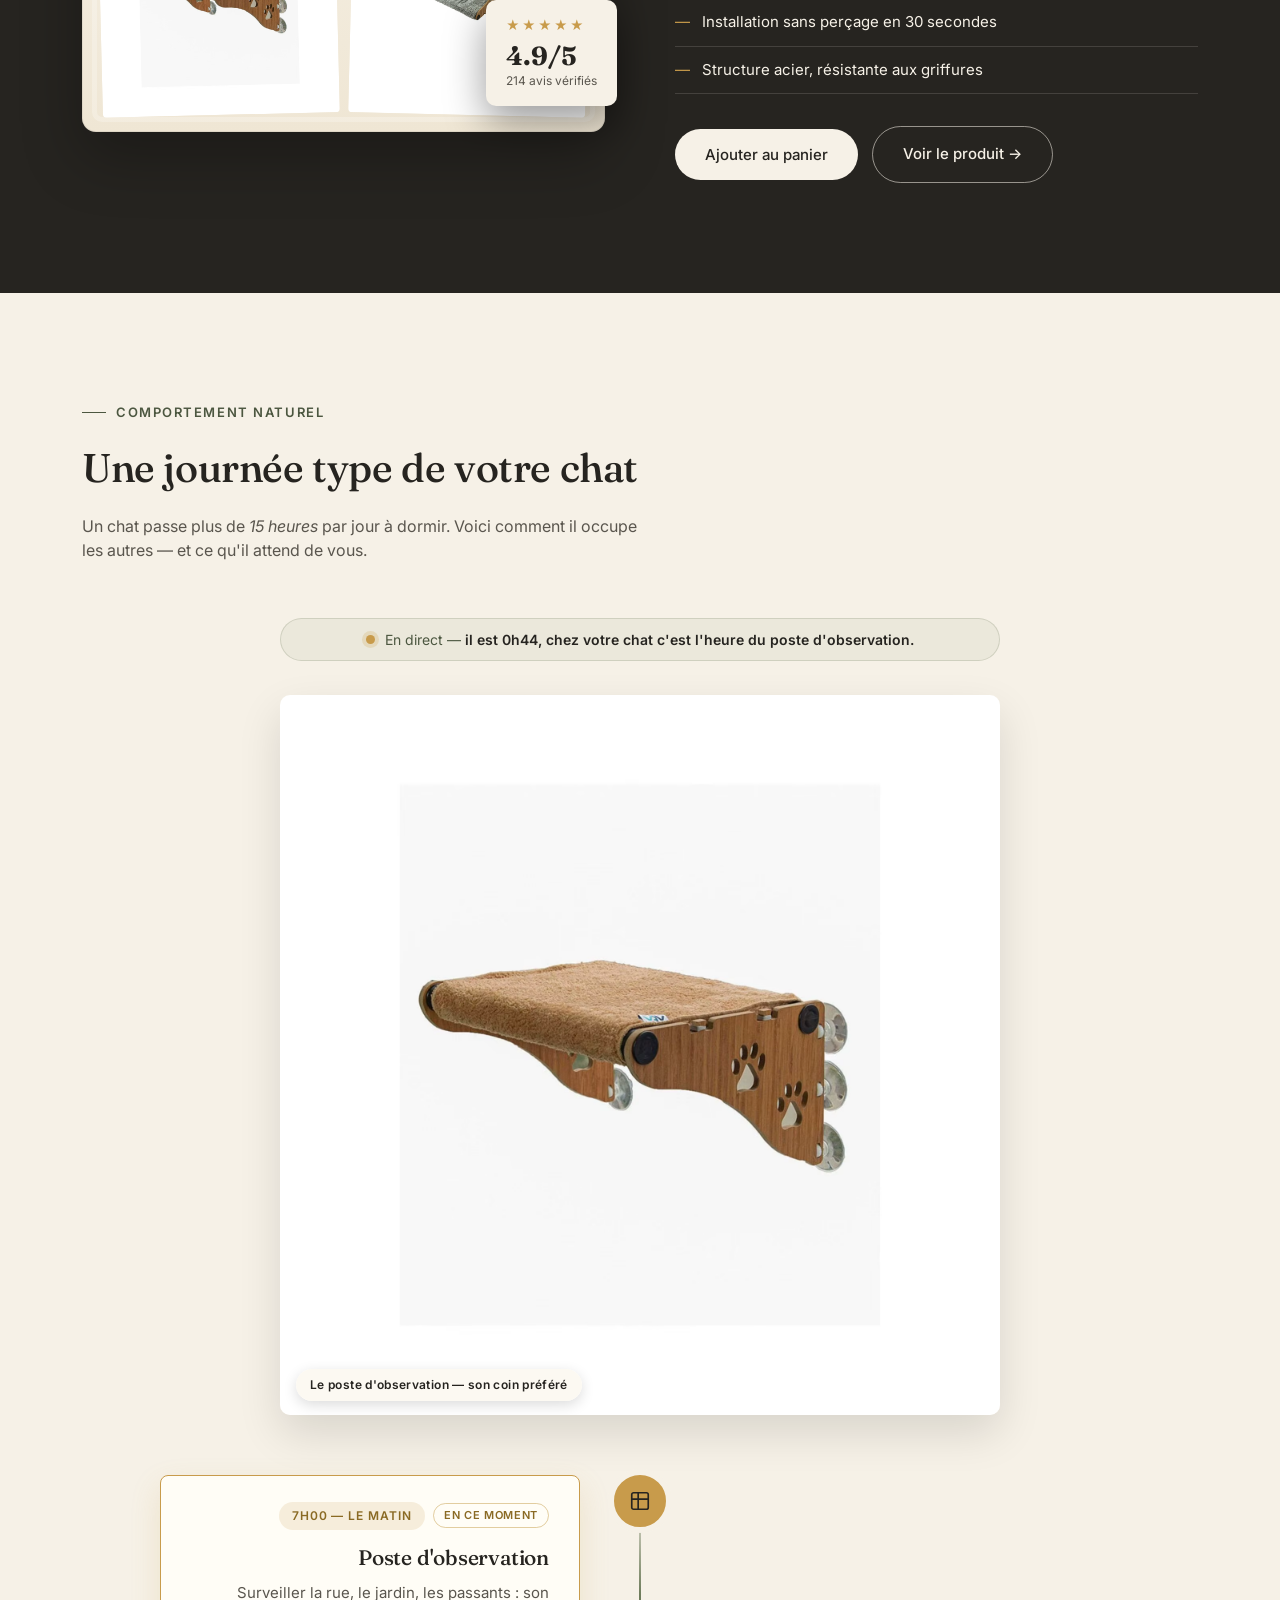
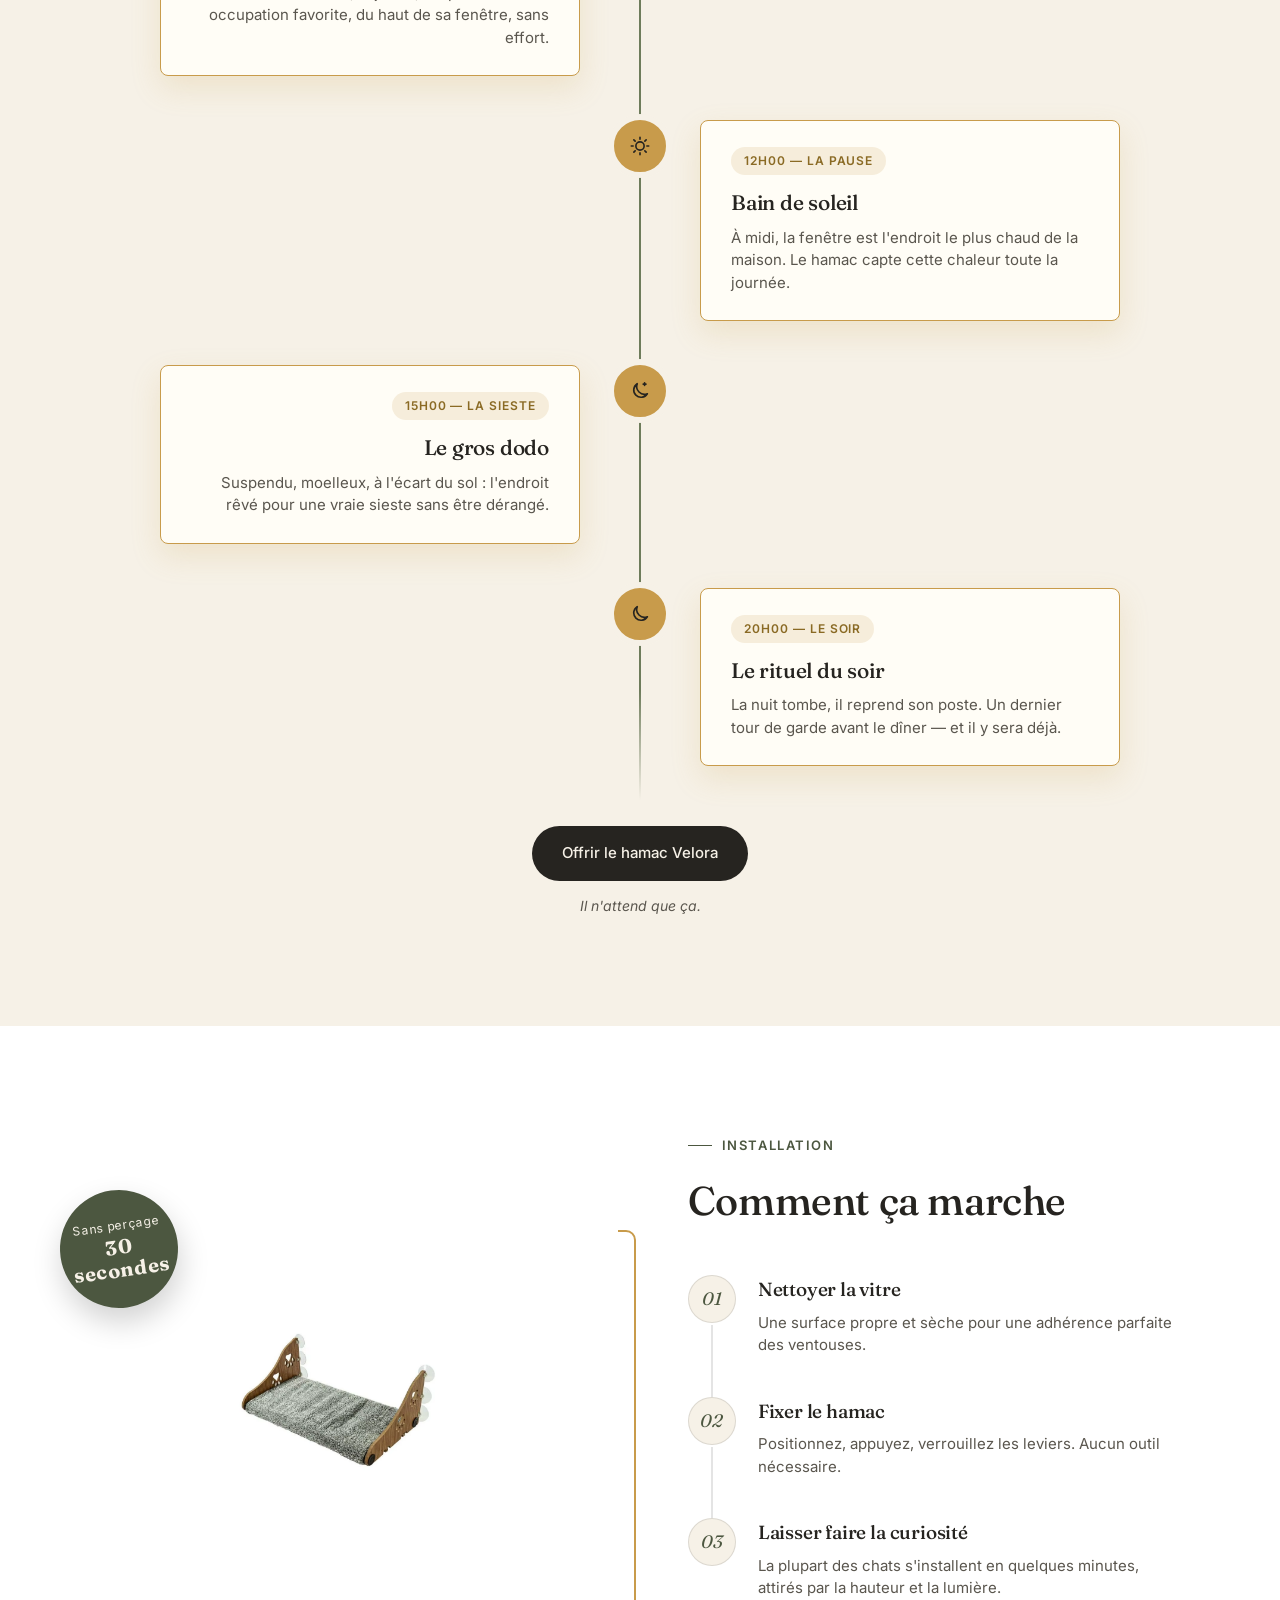
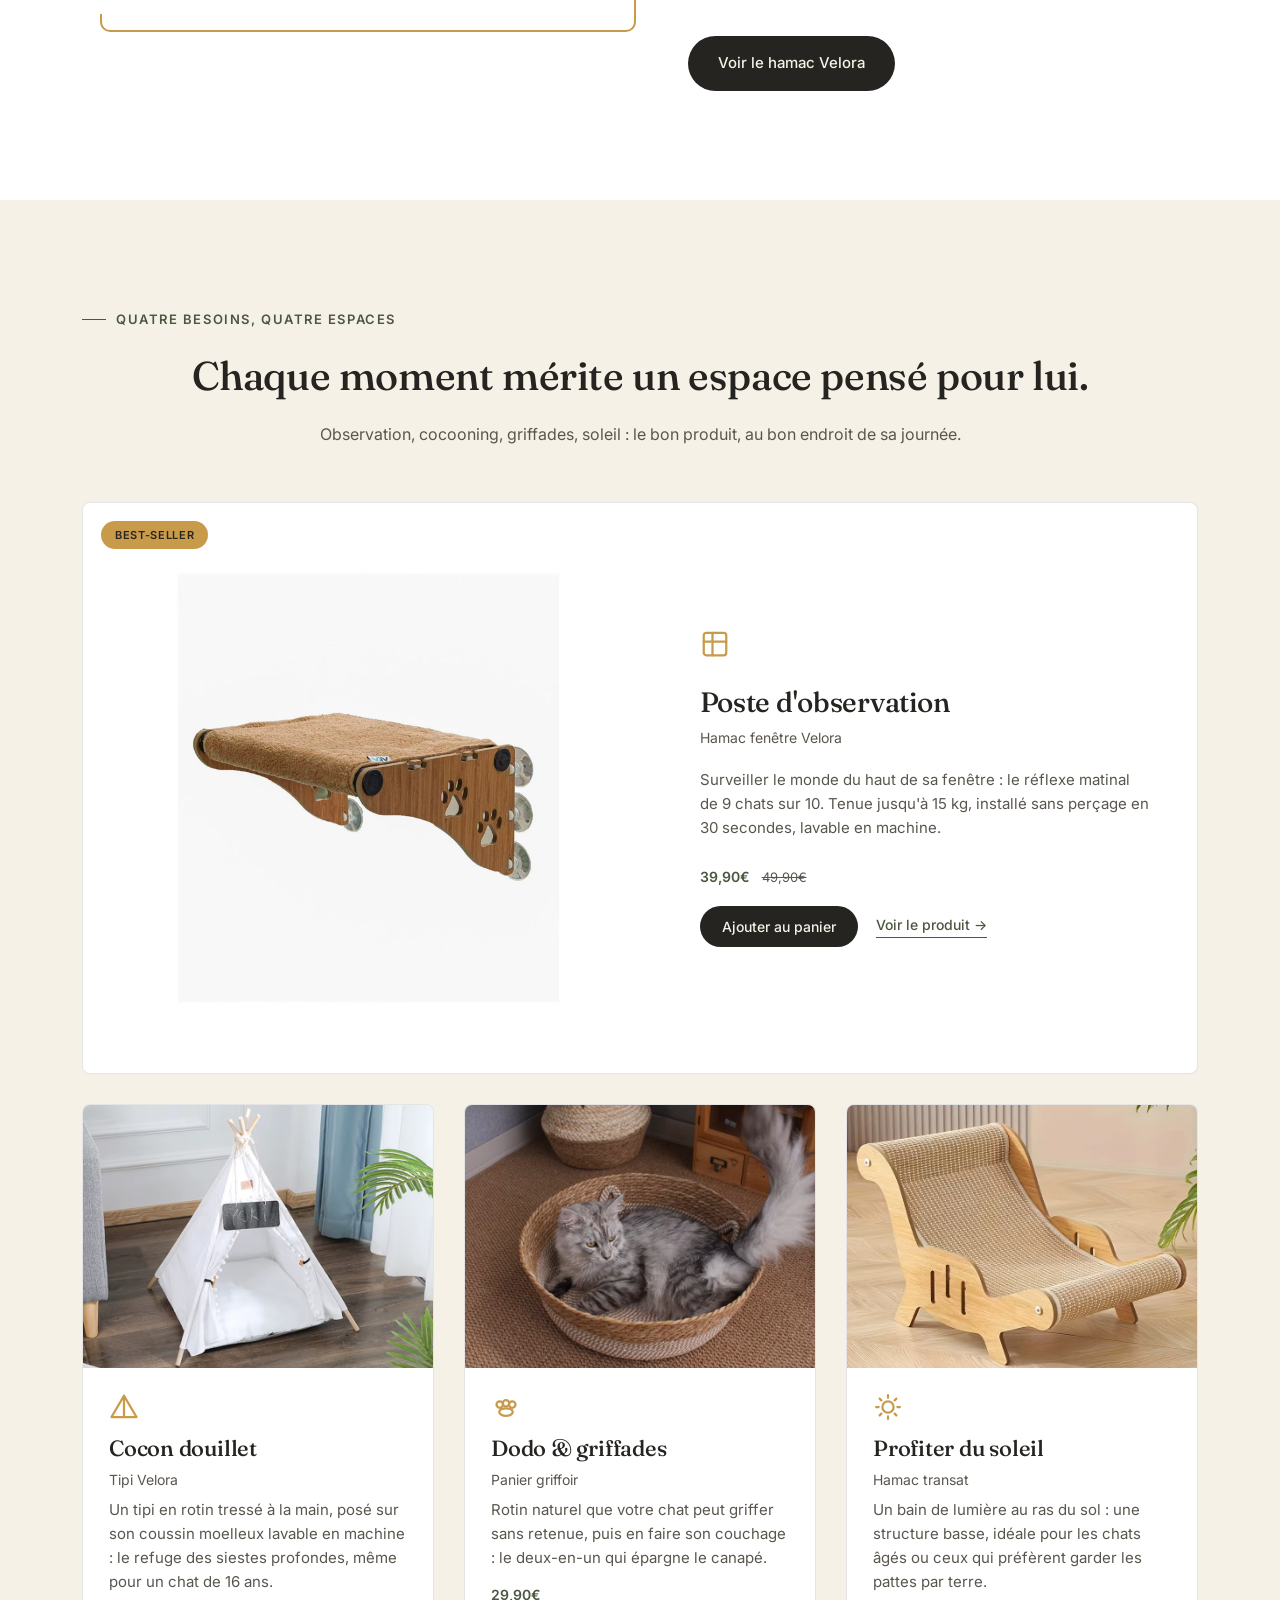
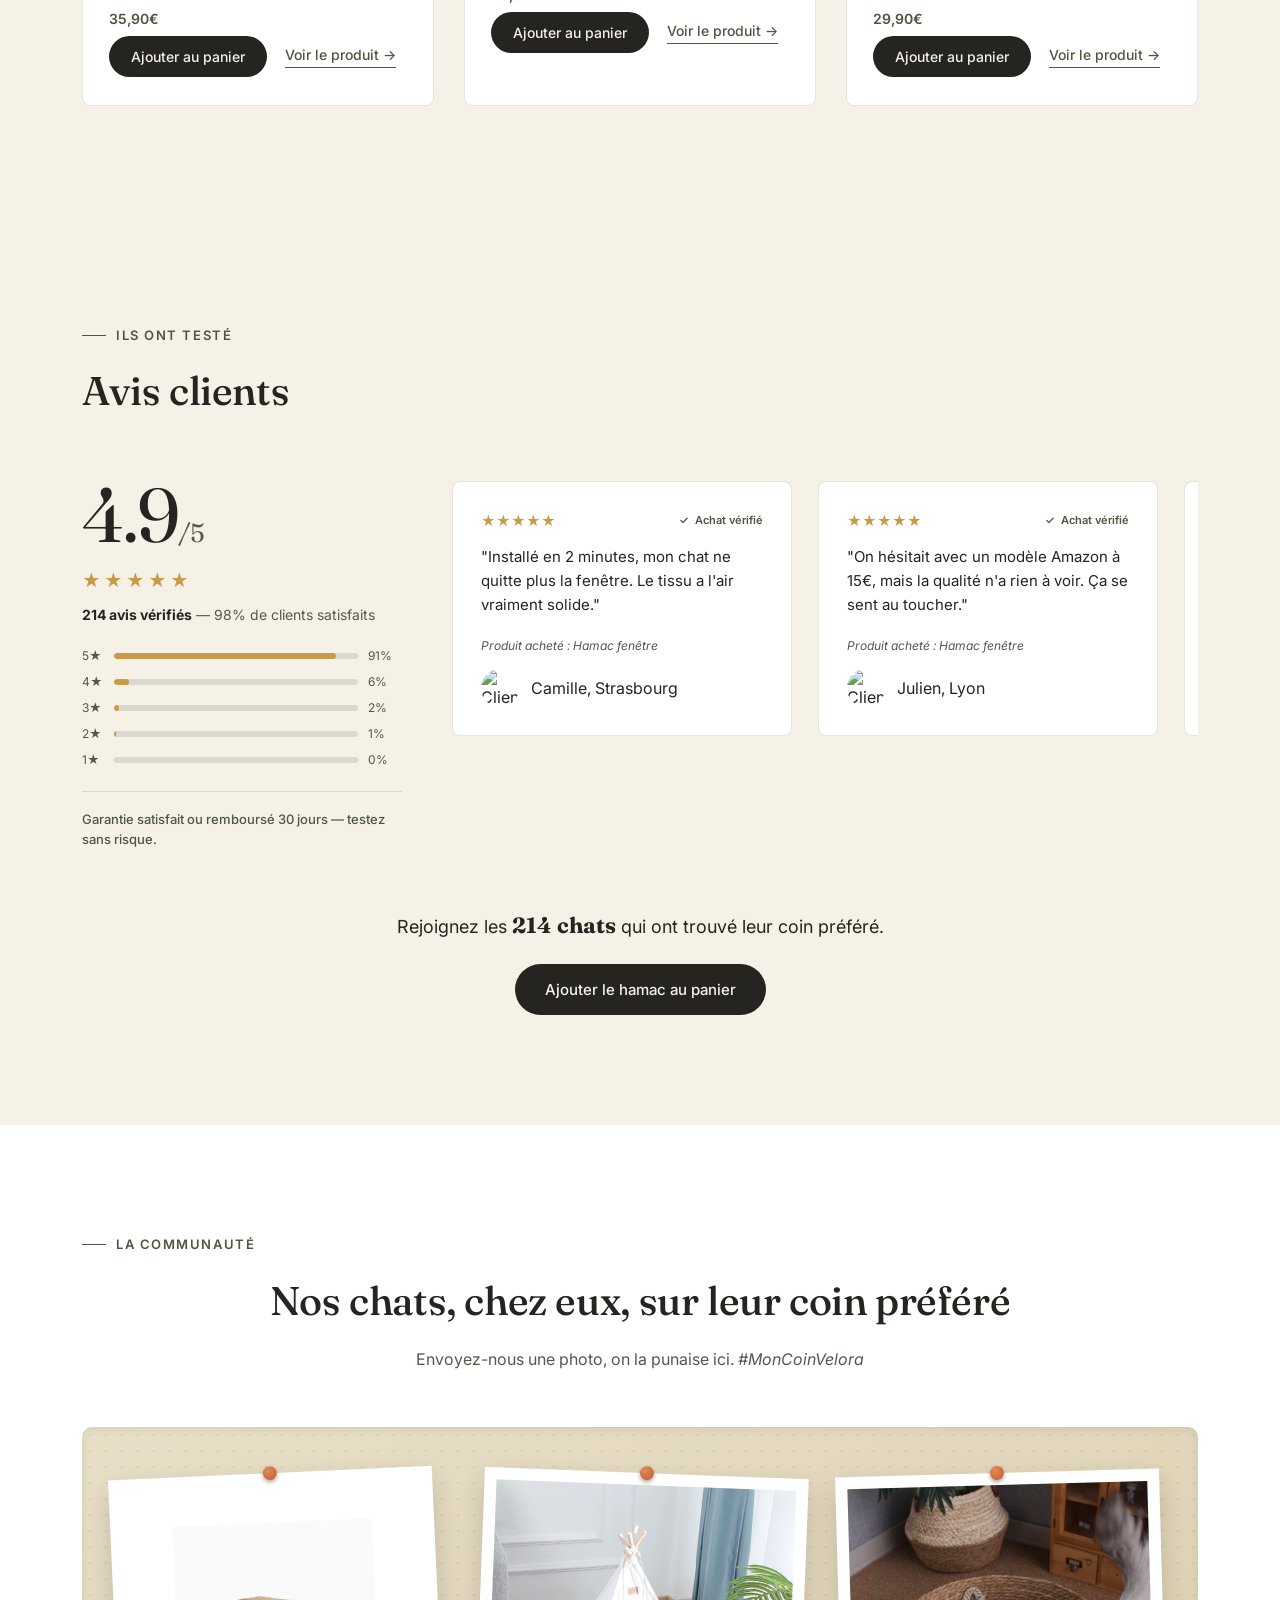
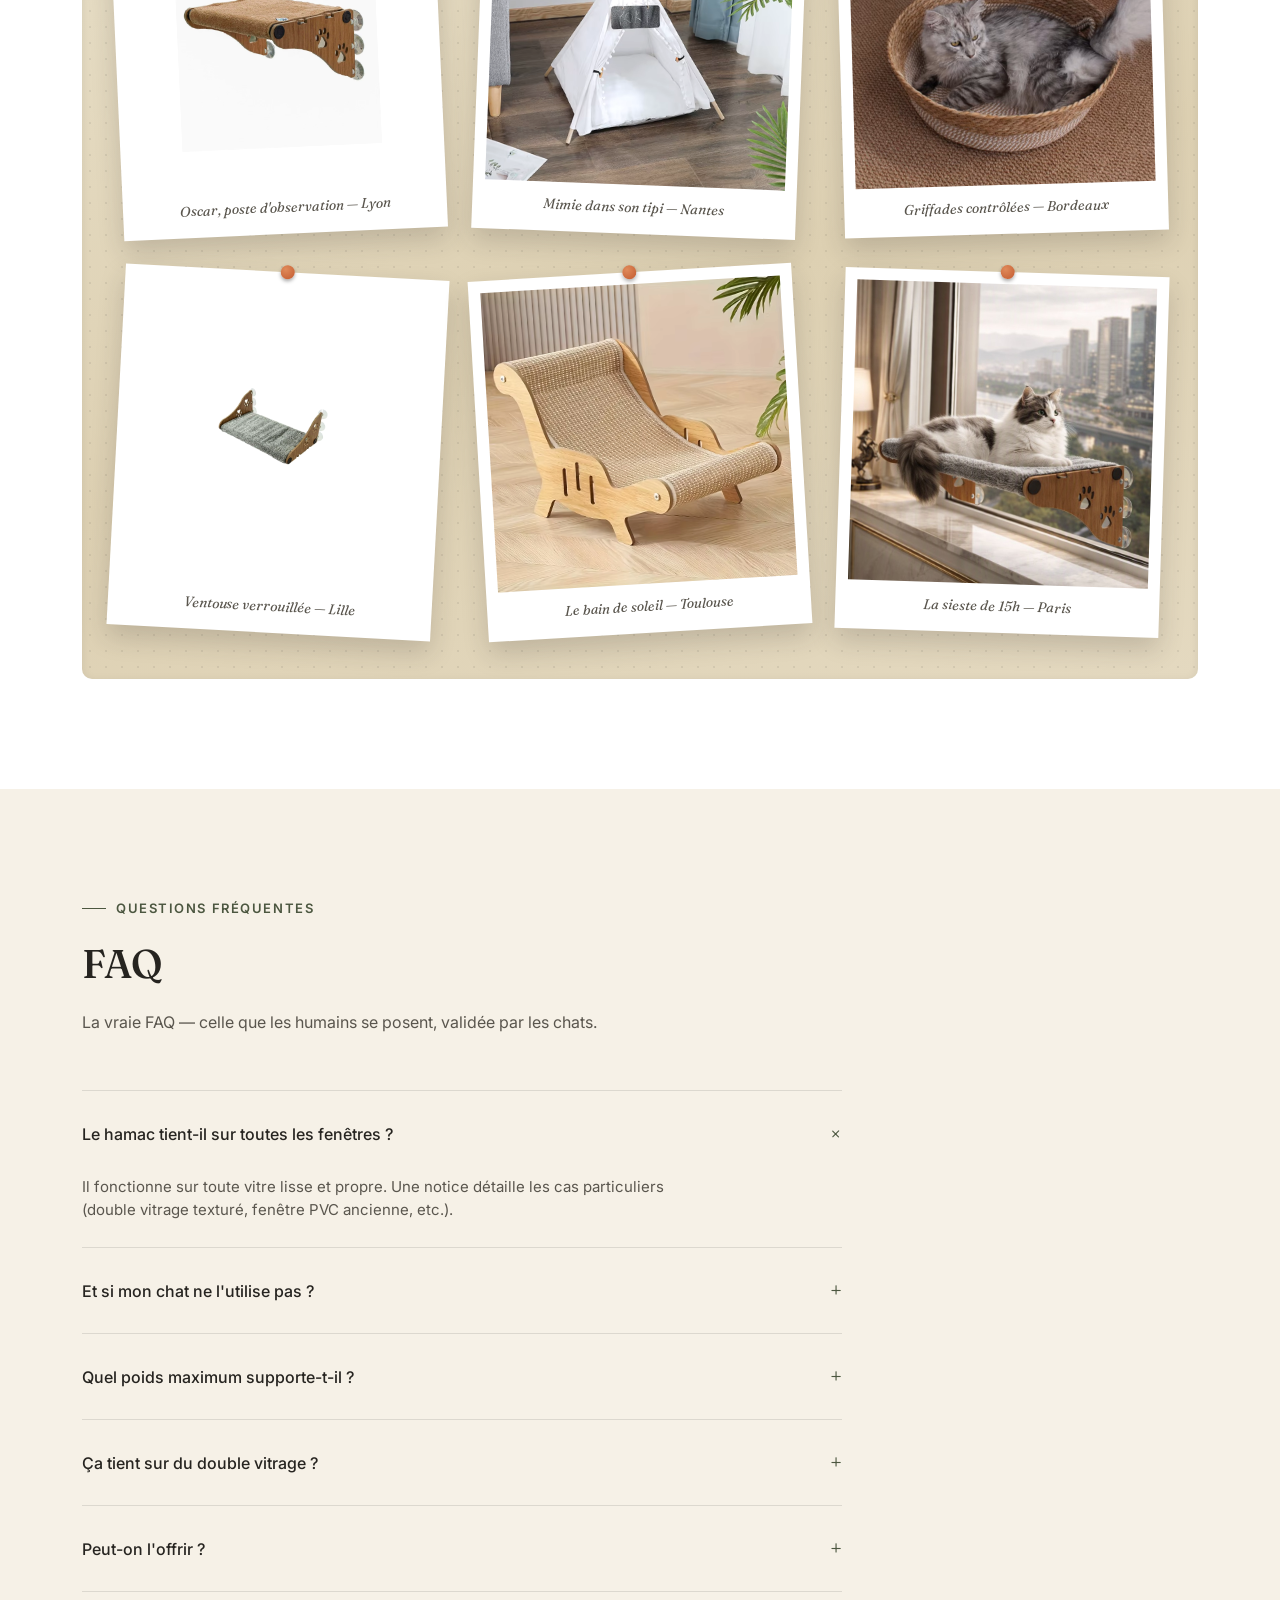
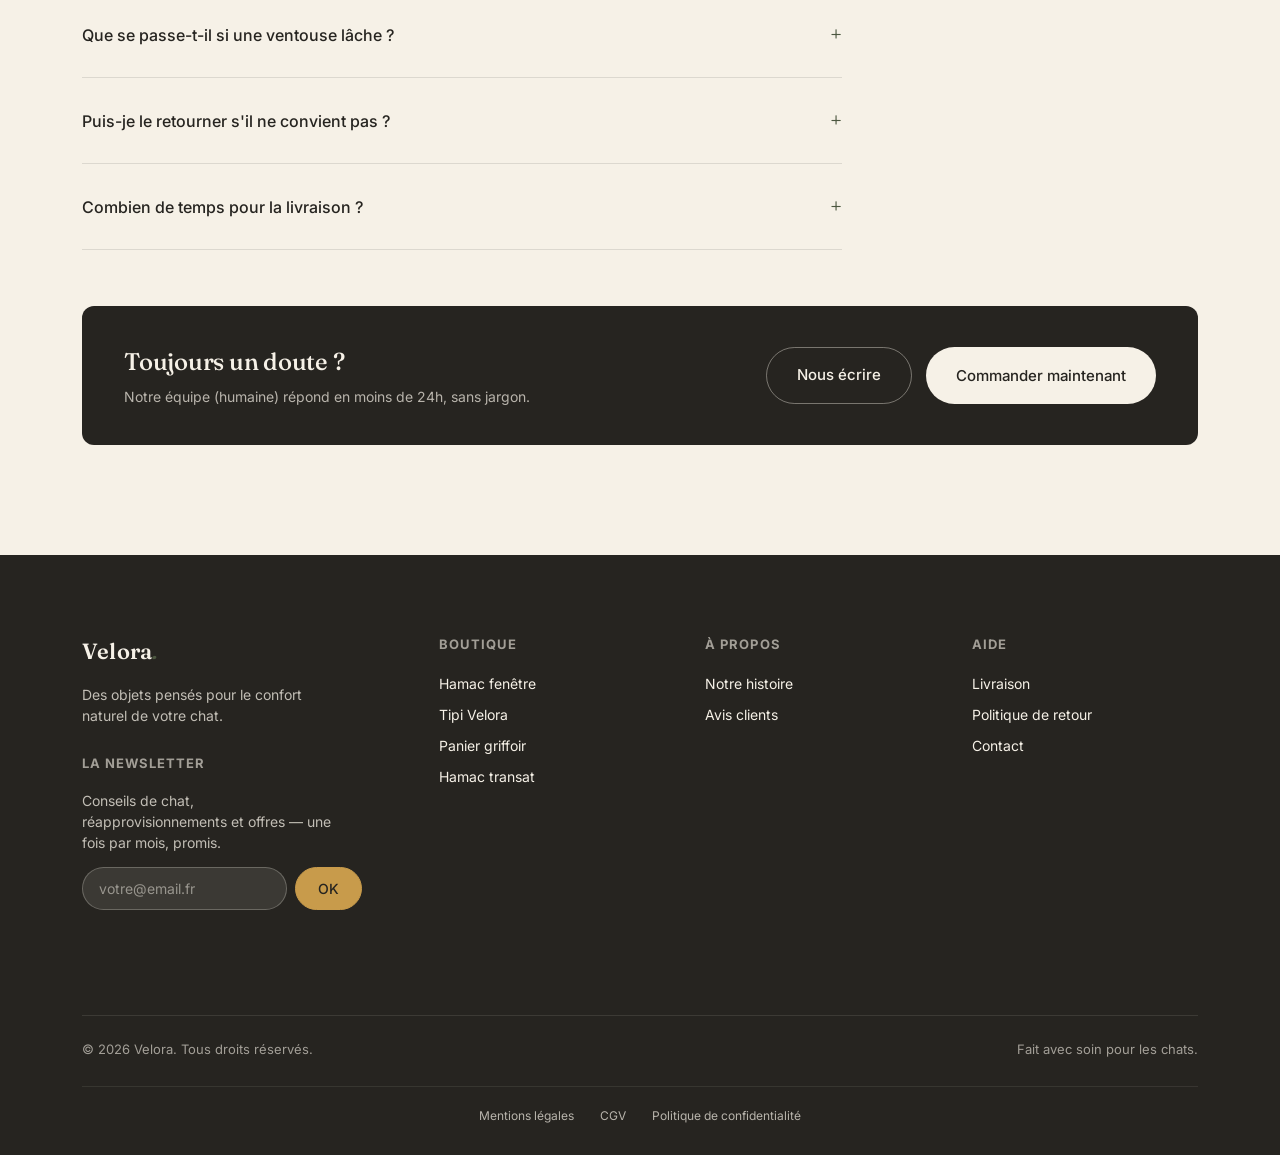
==== commit 3dff9f89: "refactor: hero — suppression du parallax texte (conflit avec le reveal) et de l'indicateur de scroll" ====
--- a/index.html
+++ b/index.html
@@ -89,7 +89,6 @@
       <div class="stars"><span class="stars-icons">★★★★★</span> <span data-count-to="4.9" data-decimals="1">0</span>/5 — déjà adopté par <span data-count-to="214">0</span> chats</div>
     </div>
   </div>
-  <a href="#confiance" class="scroll-cue" aria-label="Défiler vers le bas"><span></span></a>
 </section>
 
 <section class="trust-bar" id="confiance" aria-label="Réassurance">
--- a/assets/css/style.css
+++ b/assets/css/style.css
@@ -286,7 +286,7 @@
   }
 
   /* =========================================================
-     HERO — contraste CTA + respiration + scroll-cue
+     HERO — contraste CTA + respiration
      ========================================================= */
   .hero .eyebrow{ margin-bottom:28px; }
   .hero h1{ margin-bottom:30px; }
@@ -294,9 +294,6 @@
   .hero-assurances{ display:flex; gap:22px; flex-wrap:wrap; margin-top:28px; font-size:13px; color:rgba(246,241,231,0.78); }
   .hero-assurances span{ display:flex; align-items:center; gap:8px; }
   .hero-assurances span::before{ content:'✓'; color:var(--honey); font-weight:600; }
-  .scroll-cue{ position:absolute; bottom:30px; left:50%; transform:translateX(-50%); z-index:6; width:26px; height:42px; border:2px solid rgba(246,241,231,0.5); border-radius:999px; display:flex; justify-content:center; padding-top:8px; }
-  .scroll-cue span{ width:4px; height:8px; border-radius:999px; background:var(--cream); animation:cue 1.6s ease-in-out infinite; }
-  @keyframes cue{ 0%{opacity:0; transform:translateY(0);} 40%{opacity:1;} 100%{opacity:0; transform:translateY(12px);} }
 
   /* =========================================================
      TRUST BAR (marquee réassurance)
@@ -530,7 +527,6 @@
 
   @media (prefers-reduced-motion:reduce){
     .trust-track, .avis-track{ animation:none; }
-    .scroll-cue span{ animation:none; }
     .dayline-card:hover, .dayline-item:nth-child(odd) .dayline-card:hover, .dayline-item:nth-child(even) .dayline-card:hover{ transform:none; }
   }
 
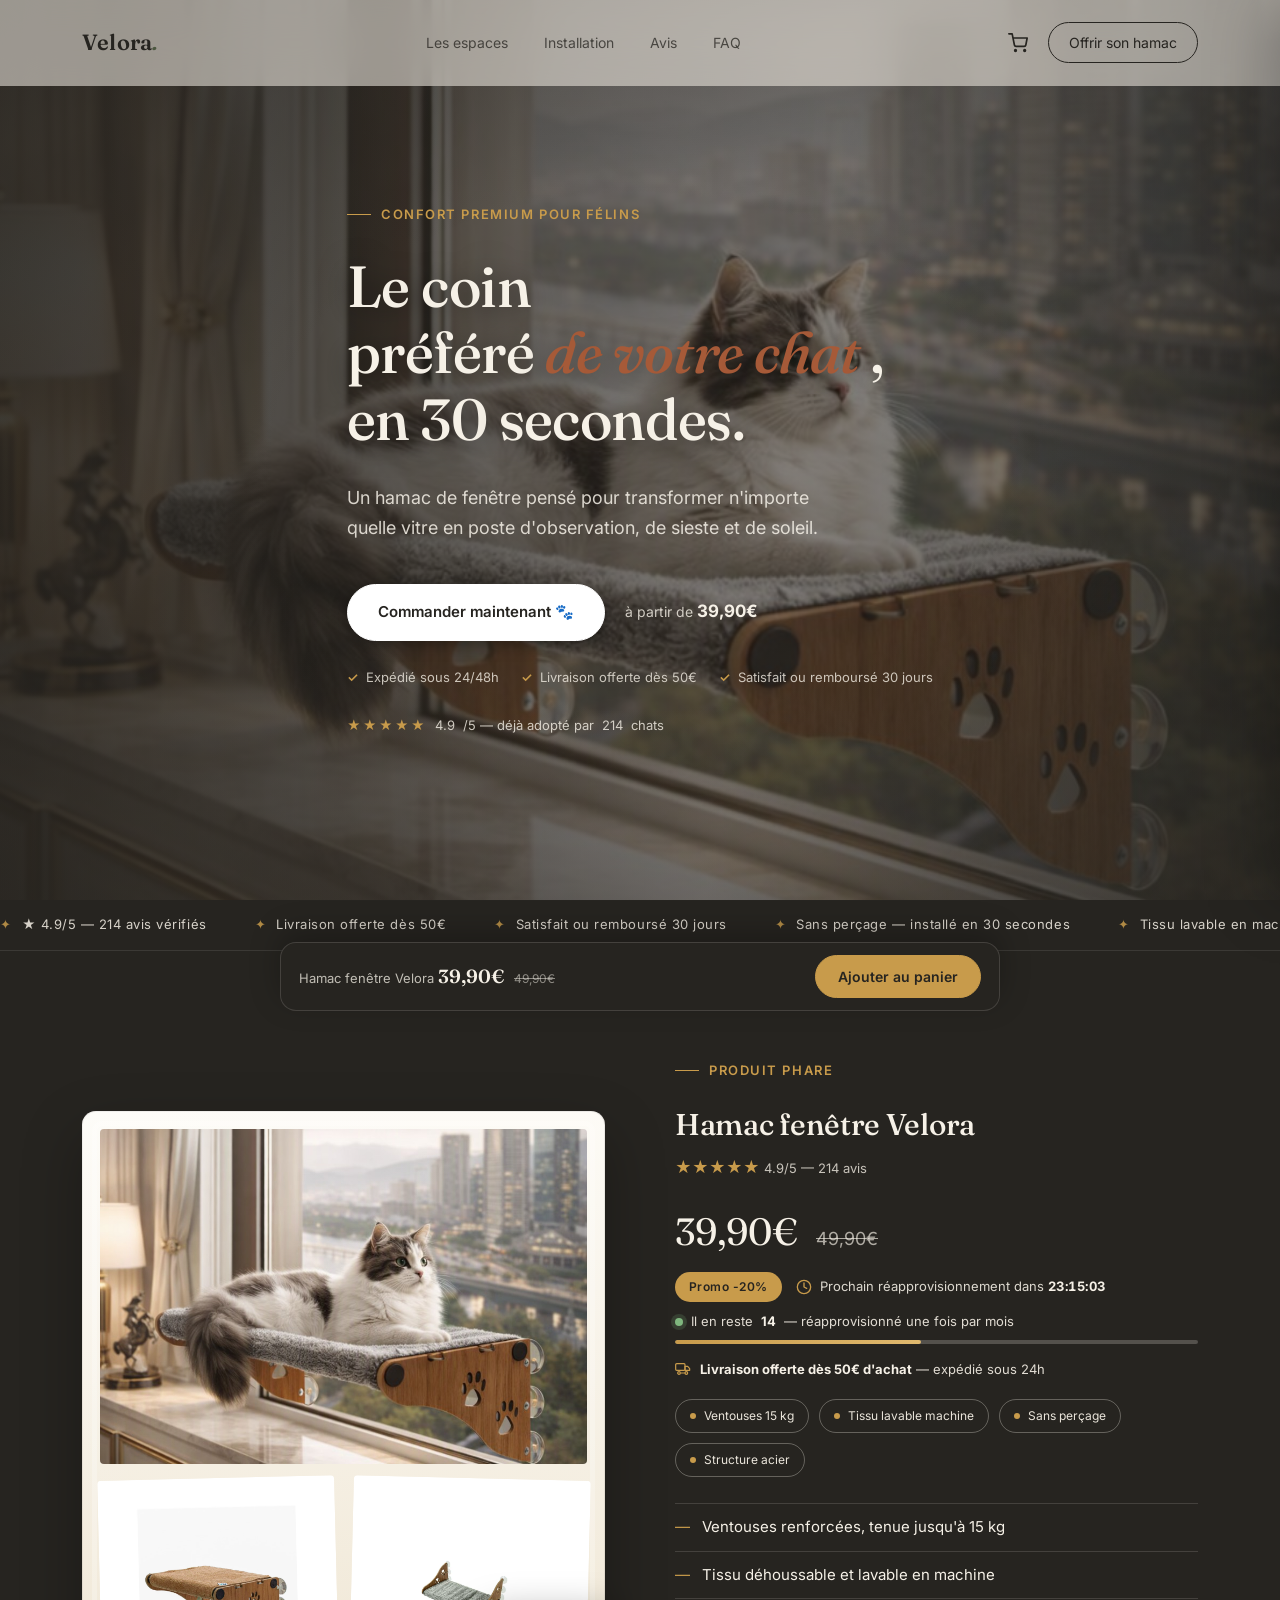
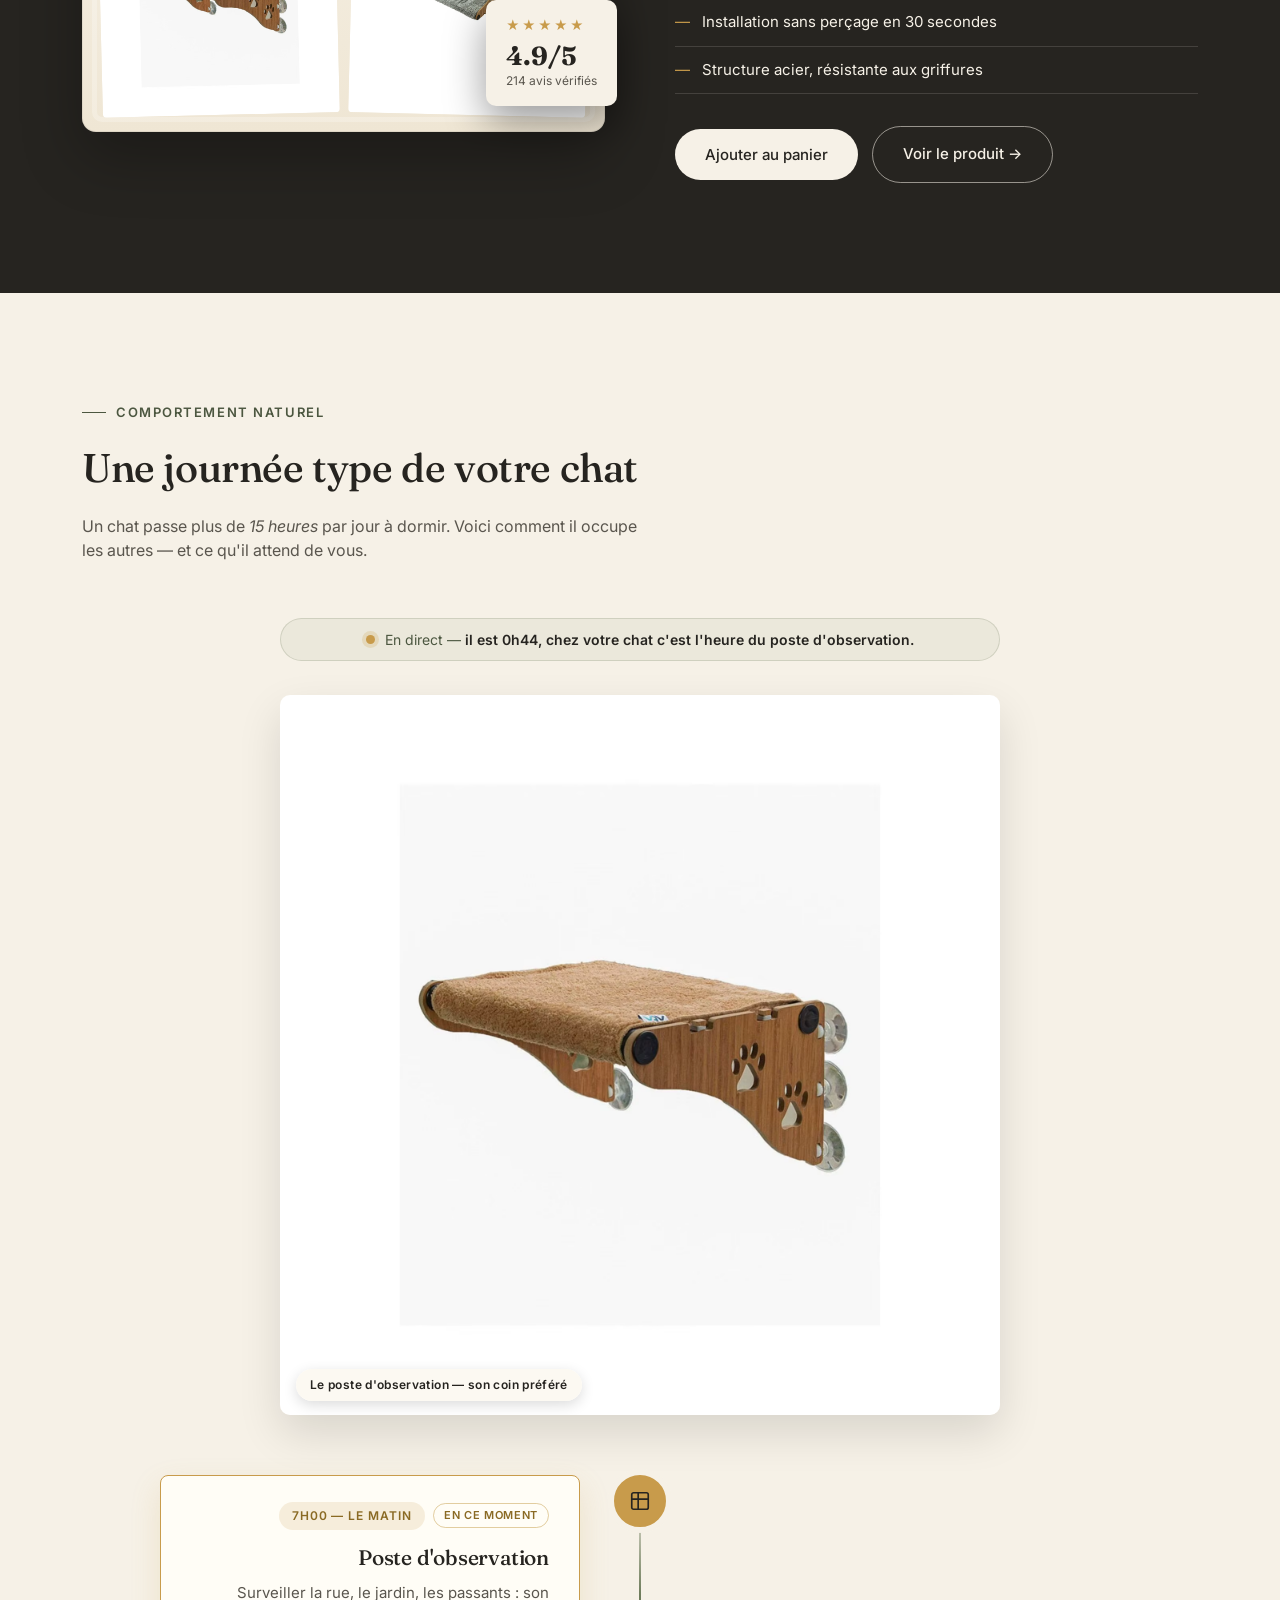
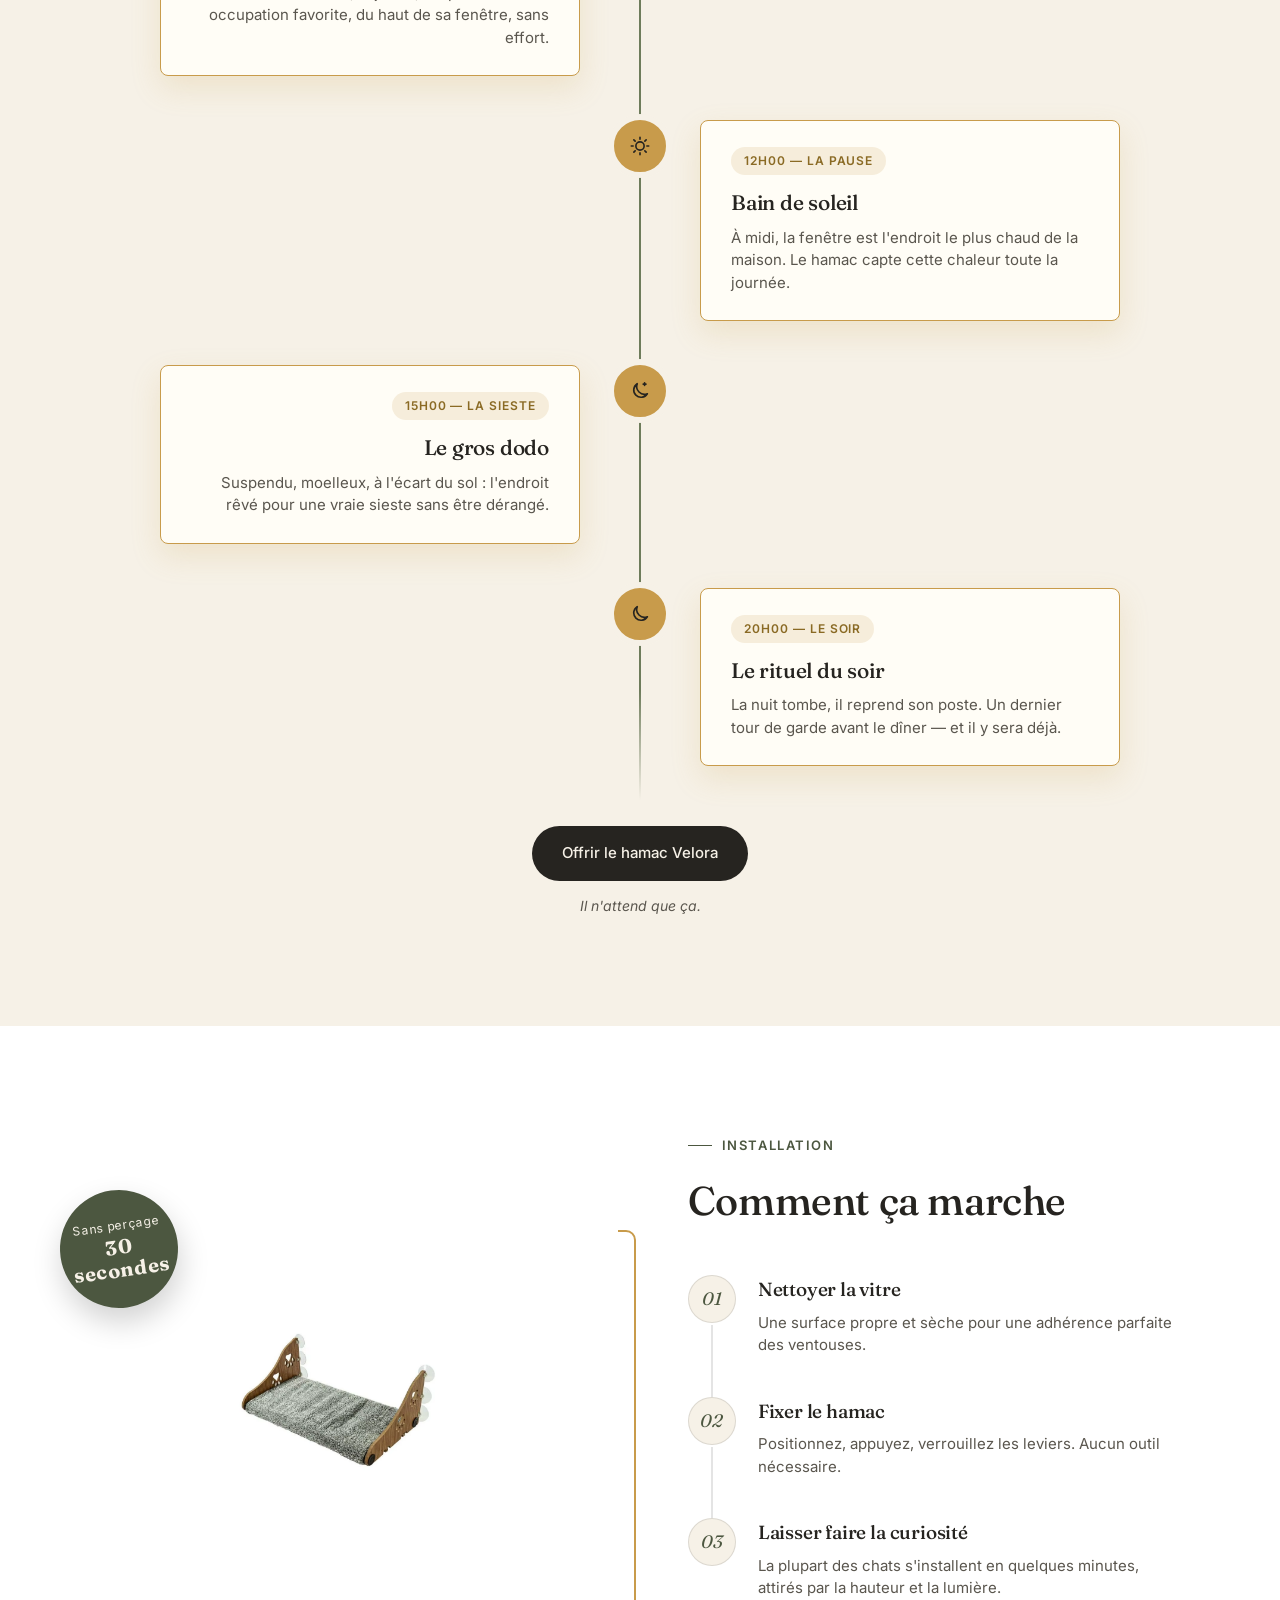
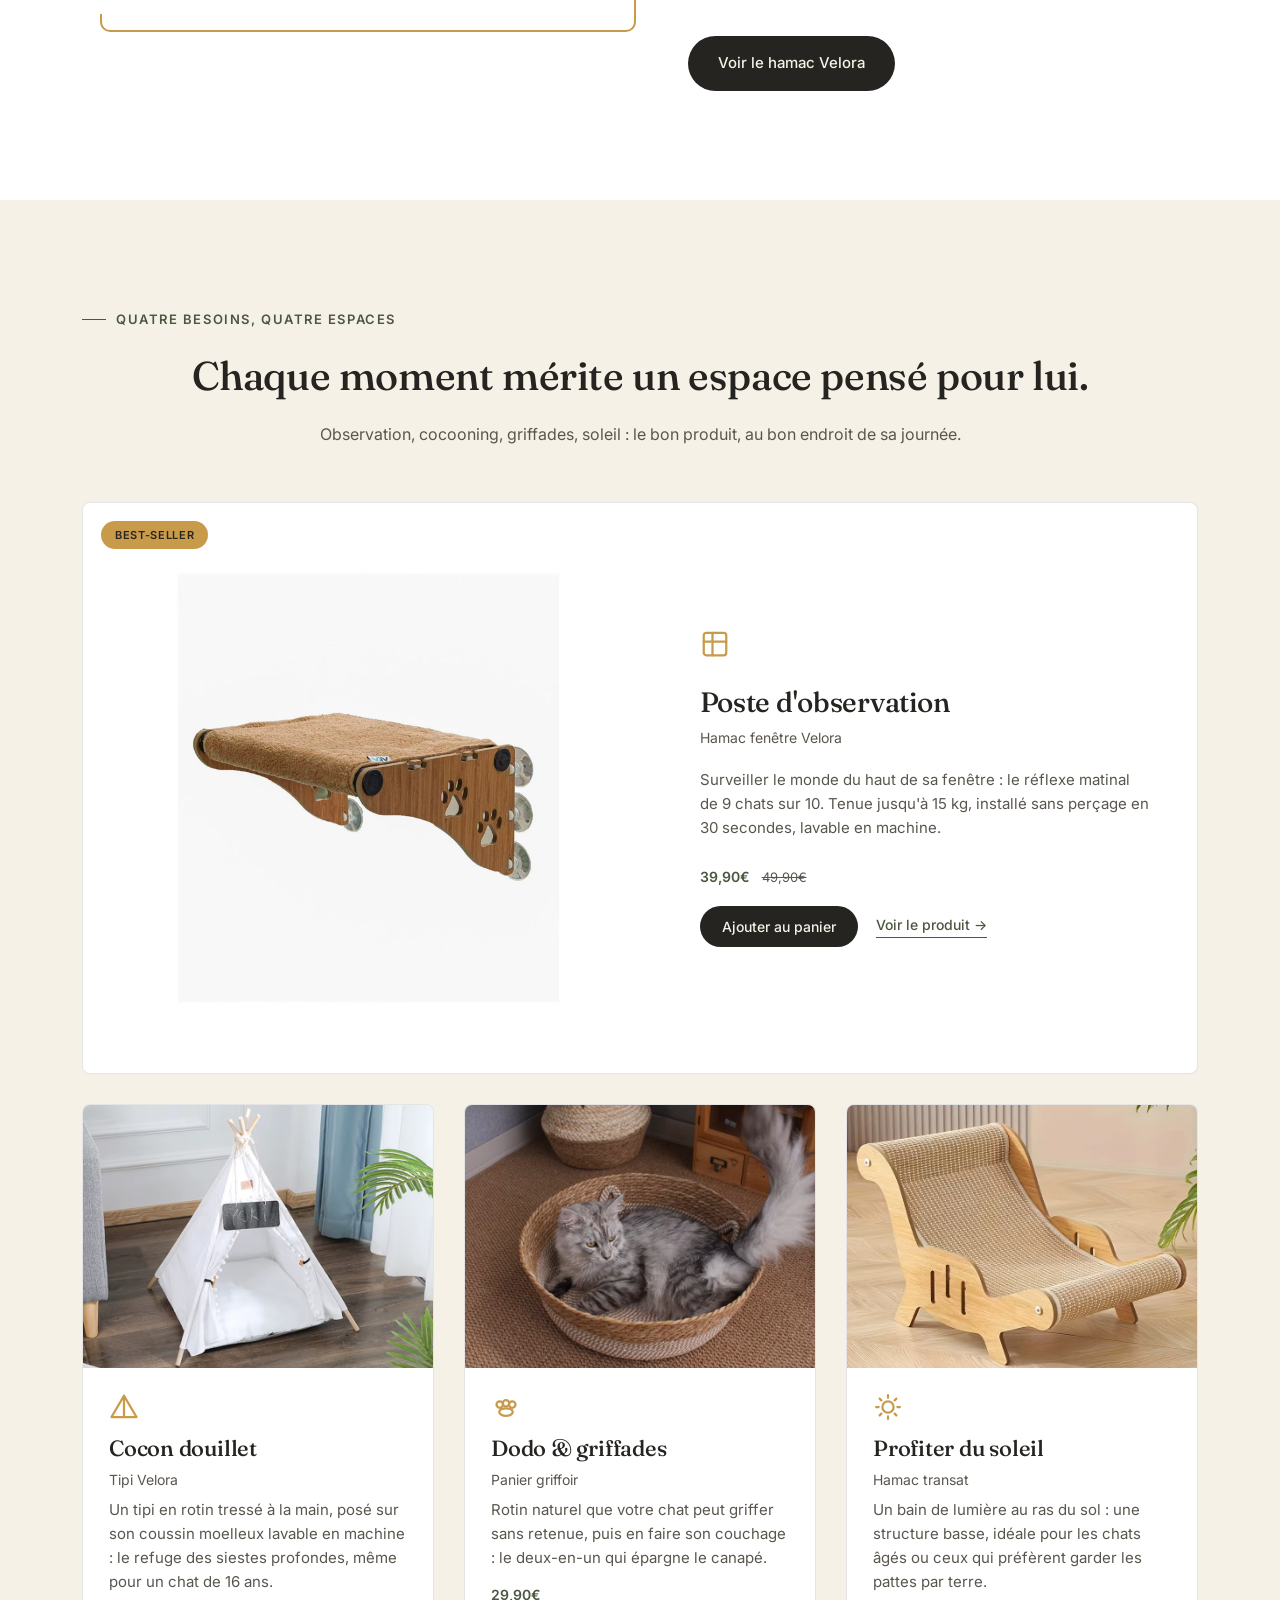
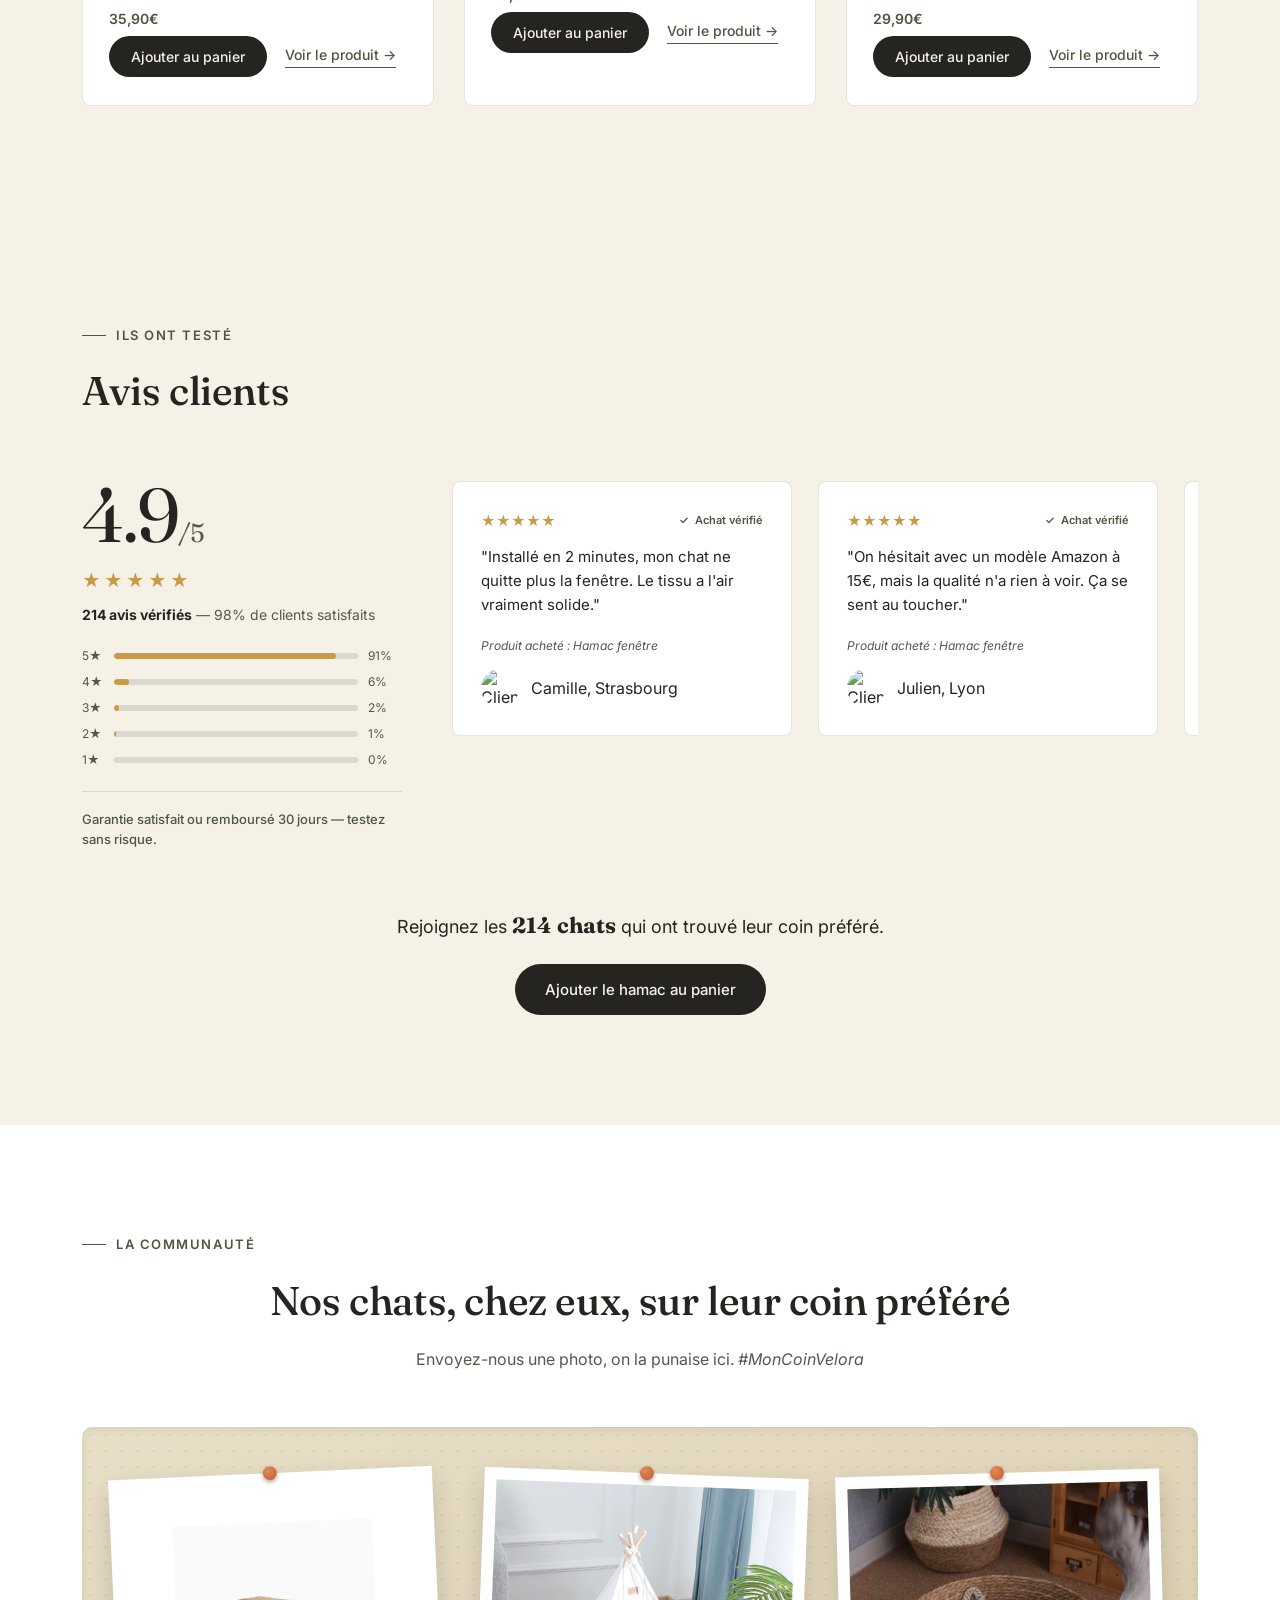
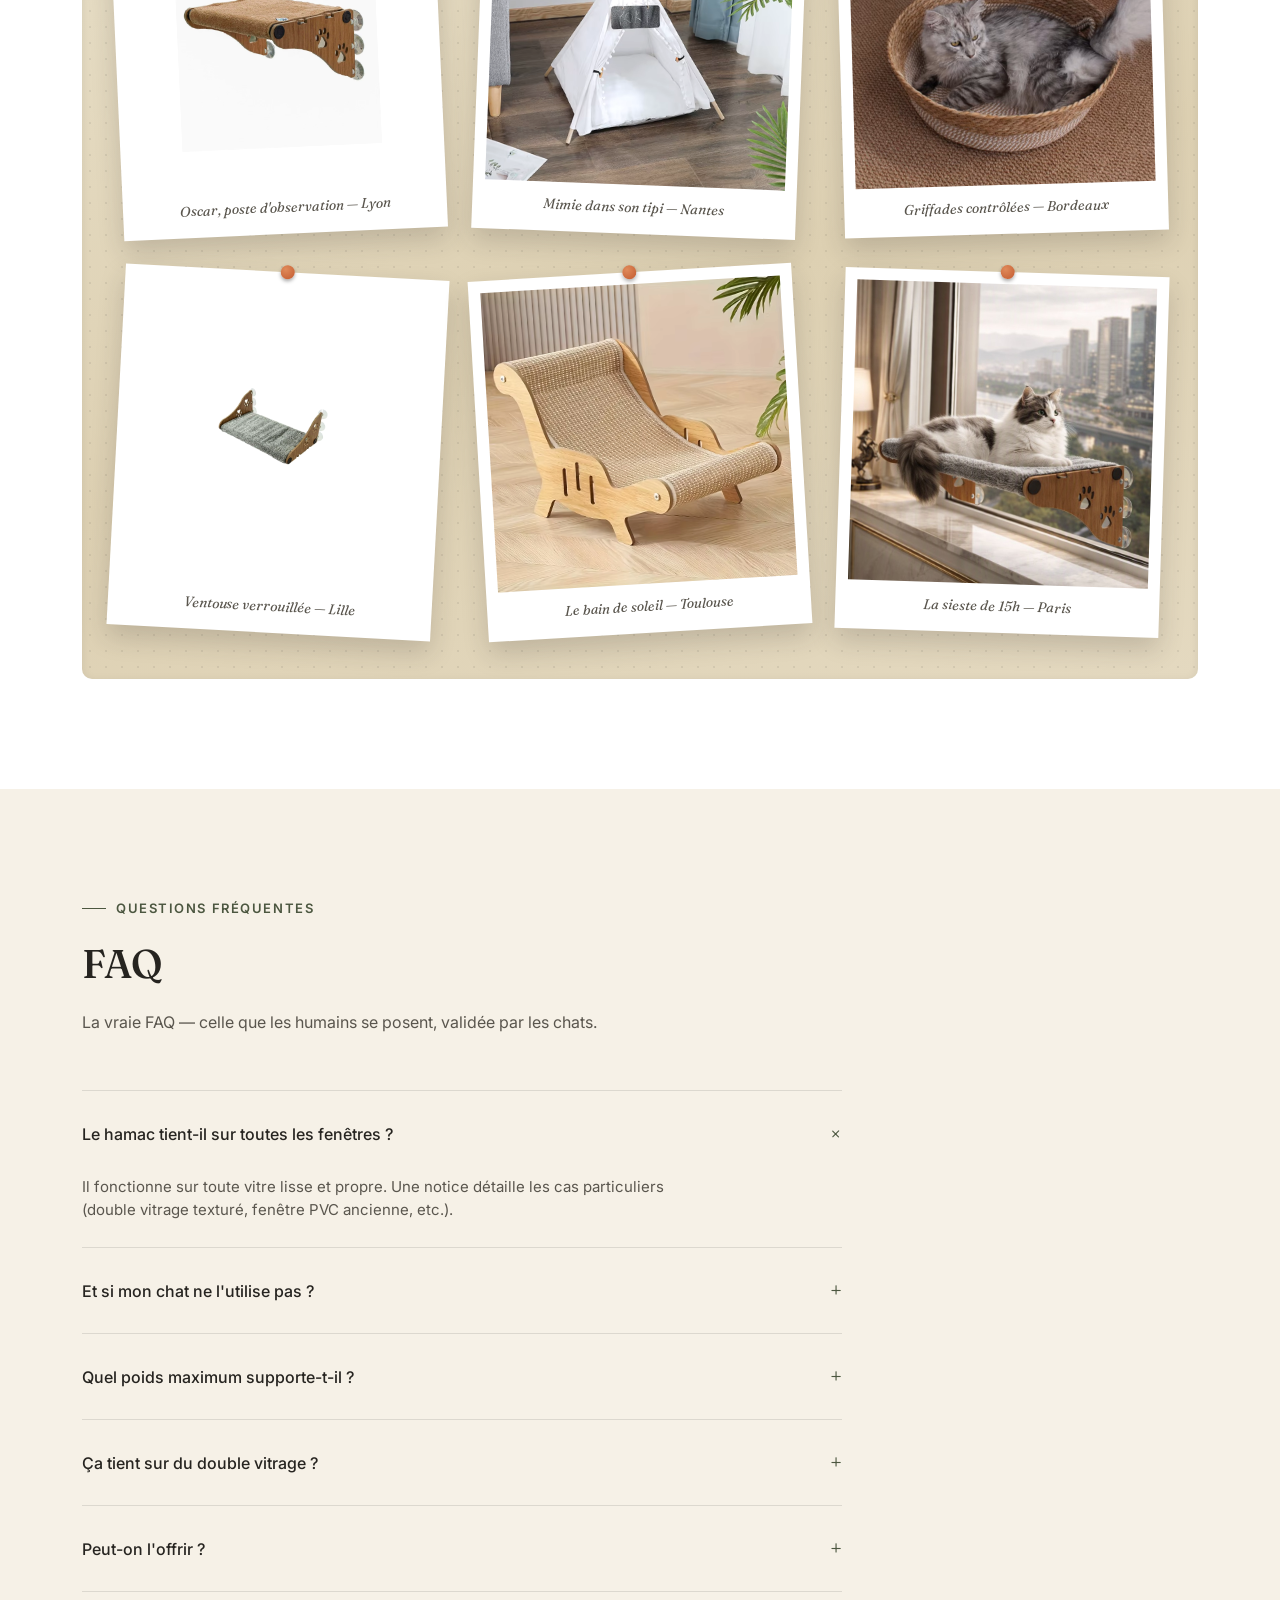
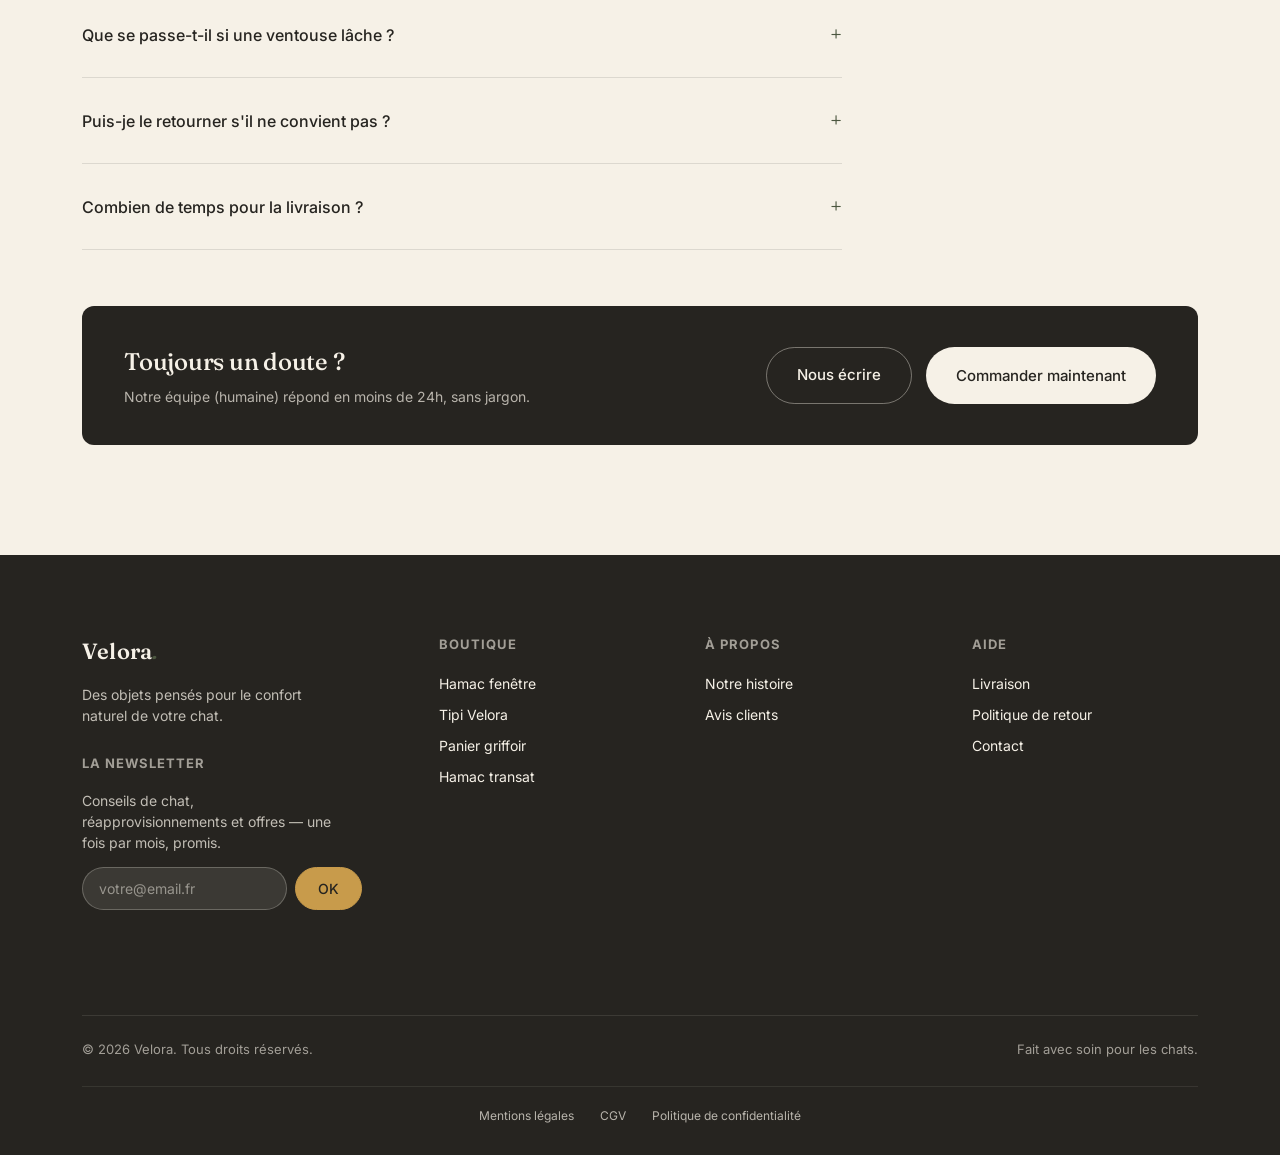
==== commit f23d60f8: "fix: journée type — cartes à hauteur uniforme, points alignés sur le trait (mobile), textes courts a" ====
--- a/index.html
+++ b/index.html
@@ -189,7 +189,7 @@
         <div class="dayline-card">
           <span class="dayline-time">7h00 — le matin</span>
           <h3>Poste d'observation</h3>
-          <p>Surveiller la rue, le jardin, les passants : son occupation favorite, du haut de sa fenêtre, sans effort.</p>
+          <p><span class="dayshort-txt">Son occupation favorite, du haut de sa fenêtre.</span><span class="daylong-txt">Surveiller la rue, le jardin, les passants : son occupation favorite, du haut de sa fenêtre, sans effort.</span></p>
         </div>
       </div>
       <div class="dayline-item" data-hour="12">
@@ -197,7 +197,7 @@
         <div class="dayline-card">
           <span class="dayline-time">12h00 — la pause</span>
           <h3>Bain de soleil</h3>
-          <p>À midi, la fenêtre est l'endroit le plus chaud de la maison. Le hamac capte cette chaleur toute la journée.</p>
+          <p><span class="dayshort-txt">L'endroit le plus chaud de la maison, toute la journée.</span><span class="daylong-txt">À midi, la fenêtre est l'endroit le plus chaud de la maison. Le hamac capte cette chaleur toute la journée.</span></p>
         </div>
       </div>
       <div class="dayline-item" data-hour="15">
@@ -205,7 +205,7 @@
         <div class="dayline-card">
           <span class="dayline-time">15h00 — la sieste</span>
           <h3>Le gros dodo</h3>
-          <p>Suspendu, moelleux, à l'écart du sol : l'endroit rêvé pour une vraie sieste sans être dérangé.</p>
+          <p><span class="dayshort-txt">L'endroit rêvé pour une vraie sieste sans être dérangé.</span><span class="daylong-txt">Suspendu, moelleux, à l'écart du sol : l'endroit rêvé pour une vraie sieste sans être dérangé.</span></p>
         </div>
       </div>
       <div class="dayline-item" data-hour="20">
@@ -213,7 +213,7 @@
         <div class="dayline-card">
           <span class="dayline-time">20h00 — le soir</span>
           <h3>Le rituel du soir</h3>
-          <p>La nuit tombe, il reprend son poste. Un dernier tour de garde avant le dîner — et il y sera déjà.</p>
+          <p><span class="dayshort-txt">Un dernier tour de garde avant le dîner.</span><span class="daylong-txt">La nuit tombe, il reprend son poste. Un dernier tour de garde avant le dîner — et il y sera déjà.</span></p>
         </div>
       </div>
     </div>
--- a/assets/css/style.css
+++ b/assets/css/style.css
@@ -331,13 +331,20 @@
   .dayline-time{ display:inline-block; font-size:12px; font-weight:600; letter-spacing:0.08em; text-transform:uppercase; color:var(--sage-dark); background:rgba(110,124,91,0.12); padding:5px 13px; border-radius:999px; margin-bottom:12px; }
   .dayline-card h3{ font-size:21px; margin-bottom:8px; }
   .dayline-card p{ color:var(--ink-soft); font-size:15px; }
+  .daylong-txt{ display:inline; }
+  .dayshort-txt{ display:none; }
   .dayline-cta{ text-align:center; margin-top:16px; }
   .dayline-cta-note{ display:block; margin-top:14px; color:var(--ink-soft); font-size:14px; font-style:italic; }
   @media (max-width:780px){
-    .dayline::before{ left:26px; }
-    .dayline-item{ width:100%; text-align:left; padding:0 0 40px 78px; margin:0; }
-    .dayline-item .dayline-dot{ left:0; right:auto; }
+    .dayline::before{ left:26px; top:-6px; bottom:-6px; }
+    .dayline-item{ width:100%; text-align:left; padding:0 0 44px 78px; margin:0; }
+    .dayline-item:nth-child(odd), .dayline-item:nth-child(even){ margin:0; text-align:left; padding:0 0 44px 78px; }
+    .dayline-item .dayline-dot{ left:0; right:auto; margin-left:1px; }
+    .dayline-card{ display:flex; flex-direction:column; justify-content:center; }
+    .dayline-card p{ font-size:14px; line-height:1.5; }
     .dayline-card:hover{ transform:none; }
+    .daylong-txt{ display:none; }
+    .dayshort-txt{ display:inline; }
   }
   .dayline-live-strip{ display:flex; align-items:center; justify-content:center; gap:10px; flex-wrap:wrap; max-width:720px; margin:0 auto 34px; padding:10px 20px; border-radius:999px; background:rgba(110,124,91,0.08); border:1px solid rgba(110,124,91,0.22); text-align:center; font-size:14px; color:var(--sage-dark); }
   .dayline-live-strip p{ margin:0; }
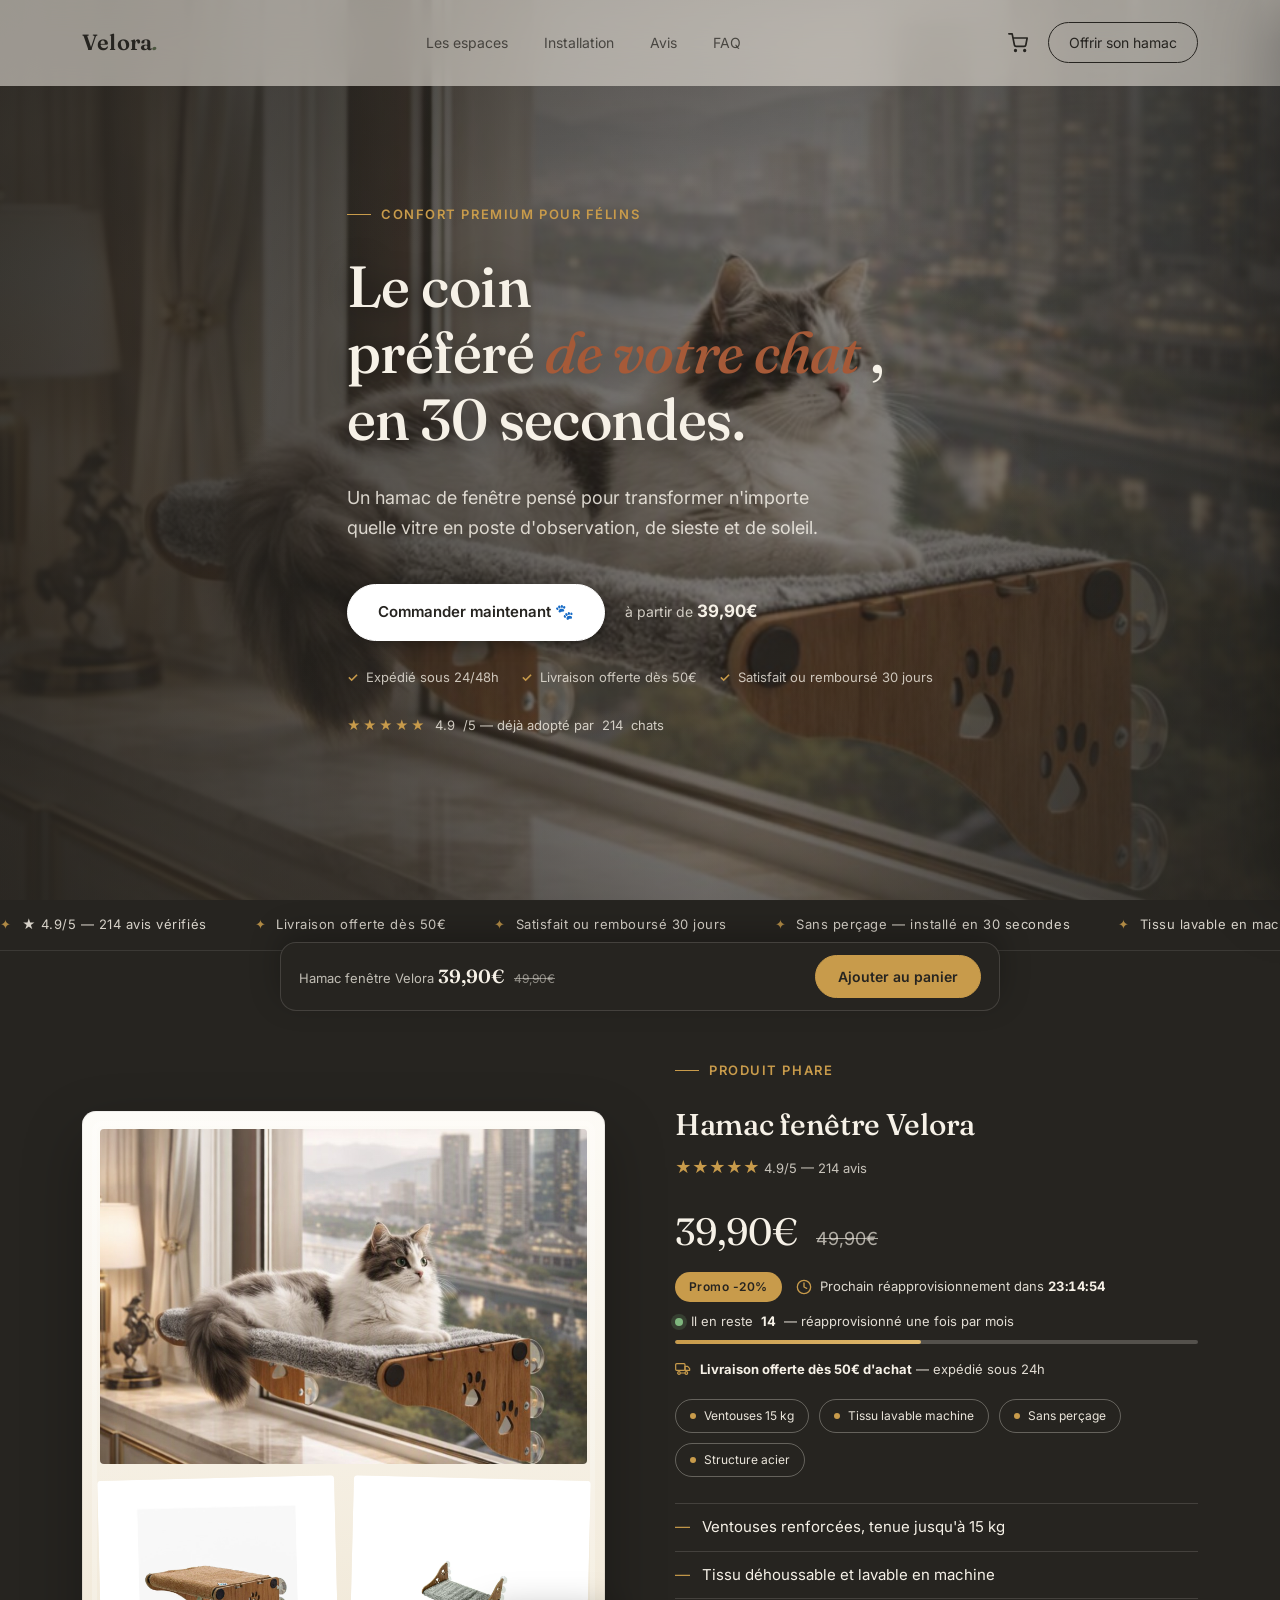
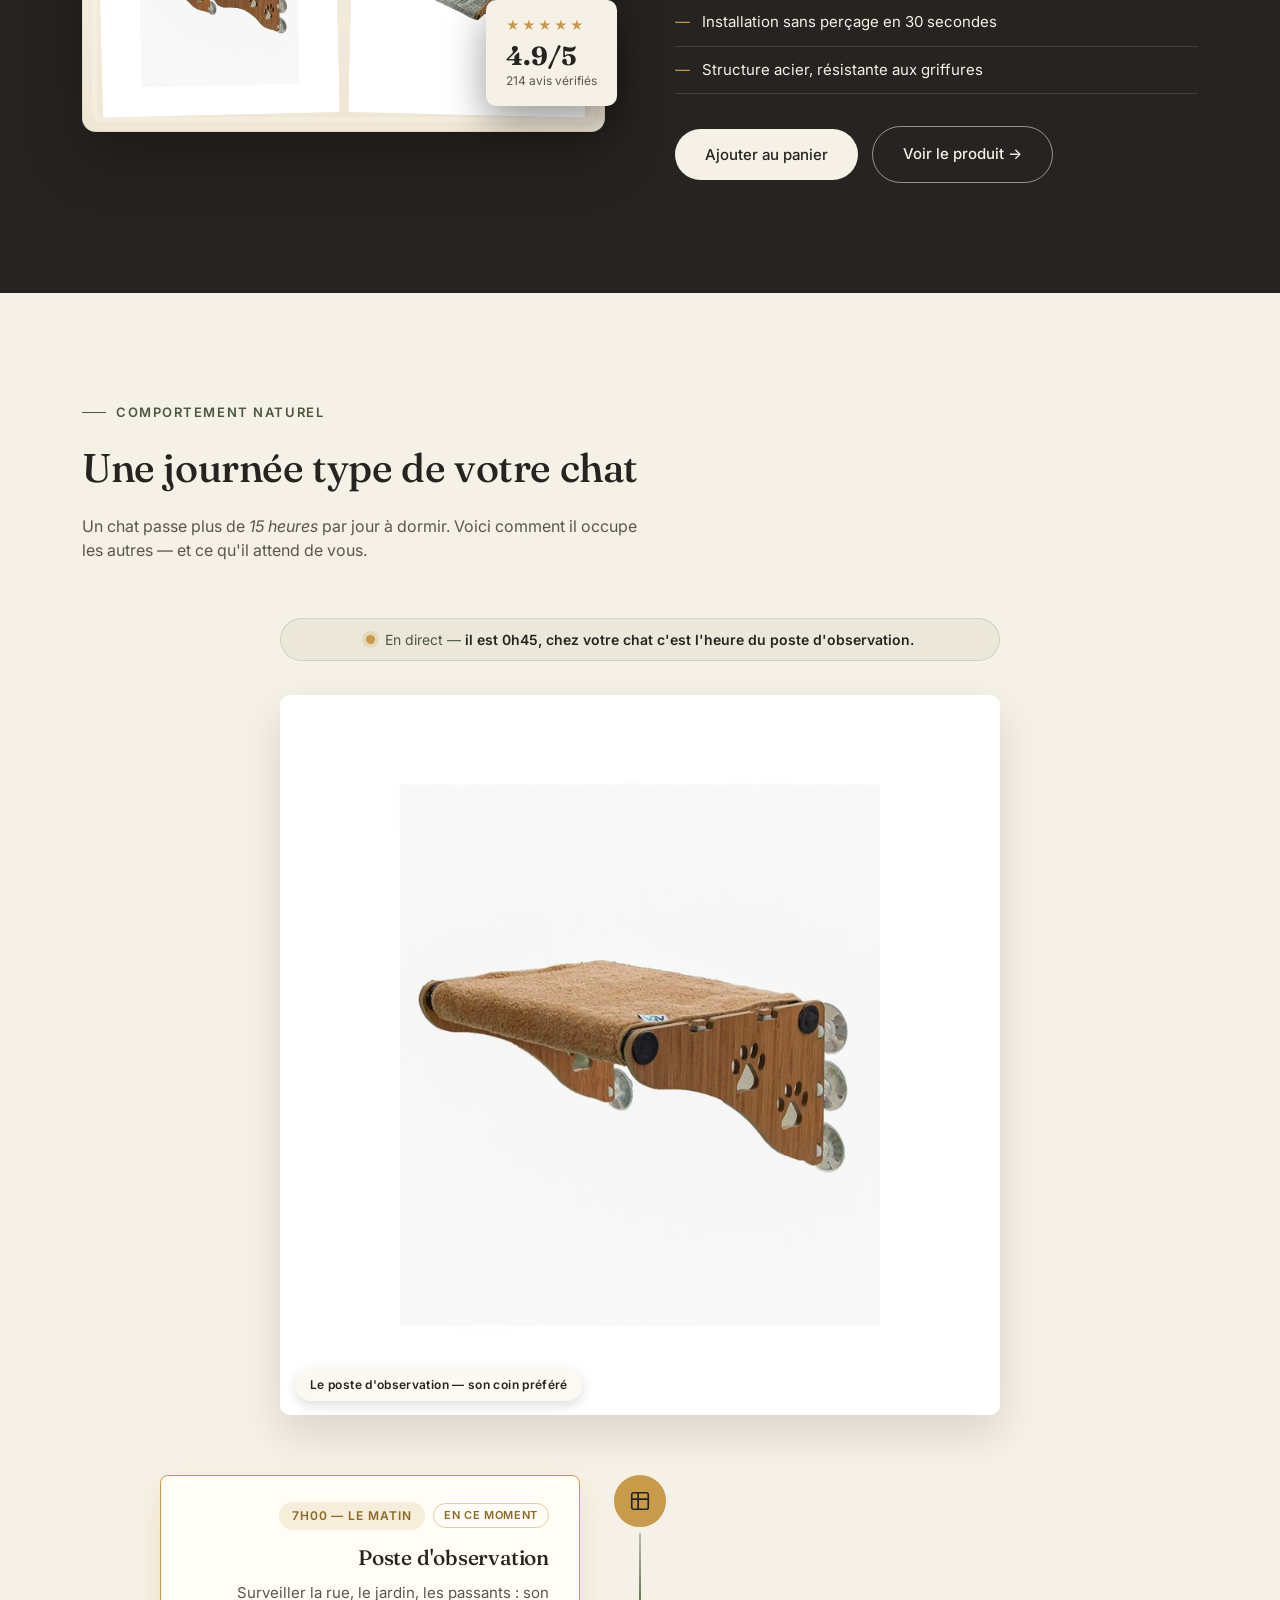
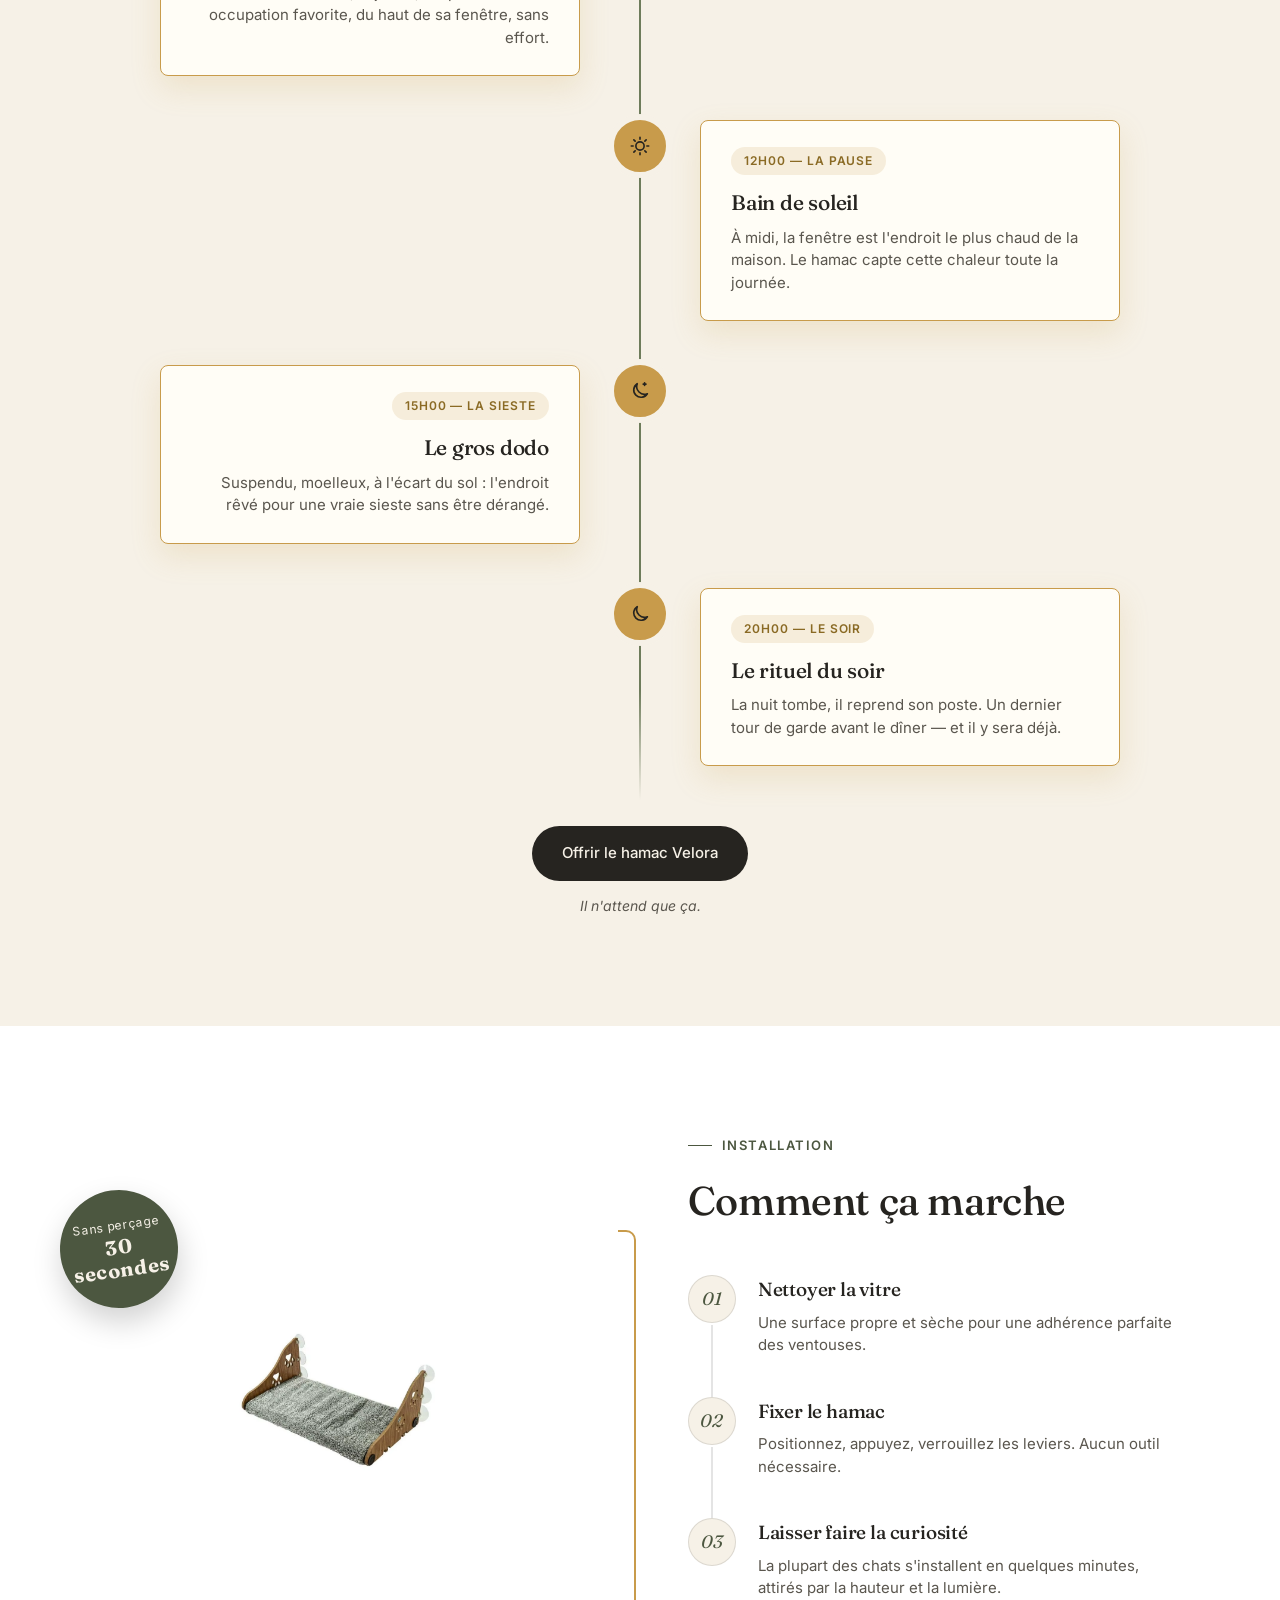
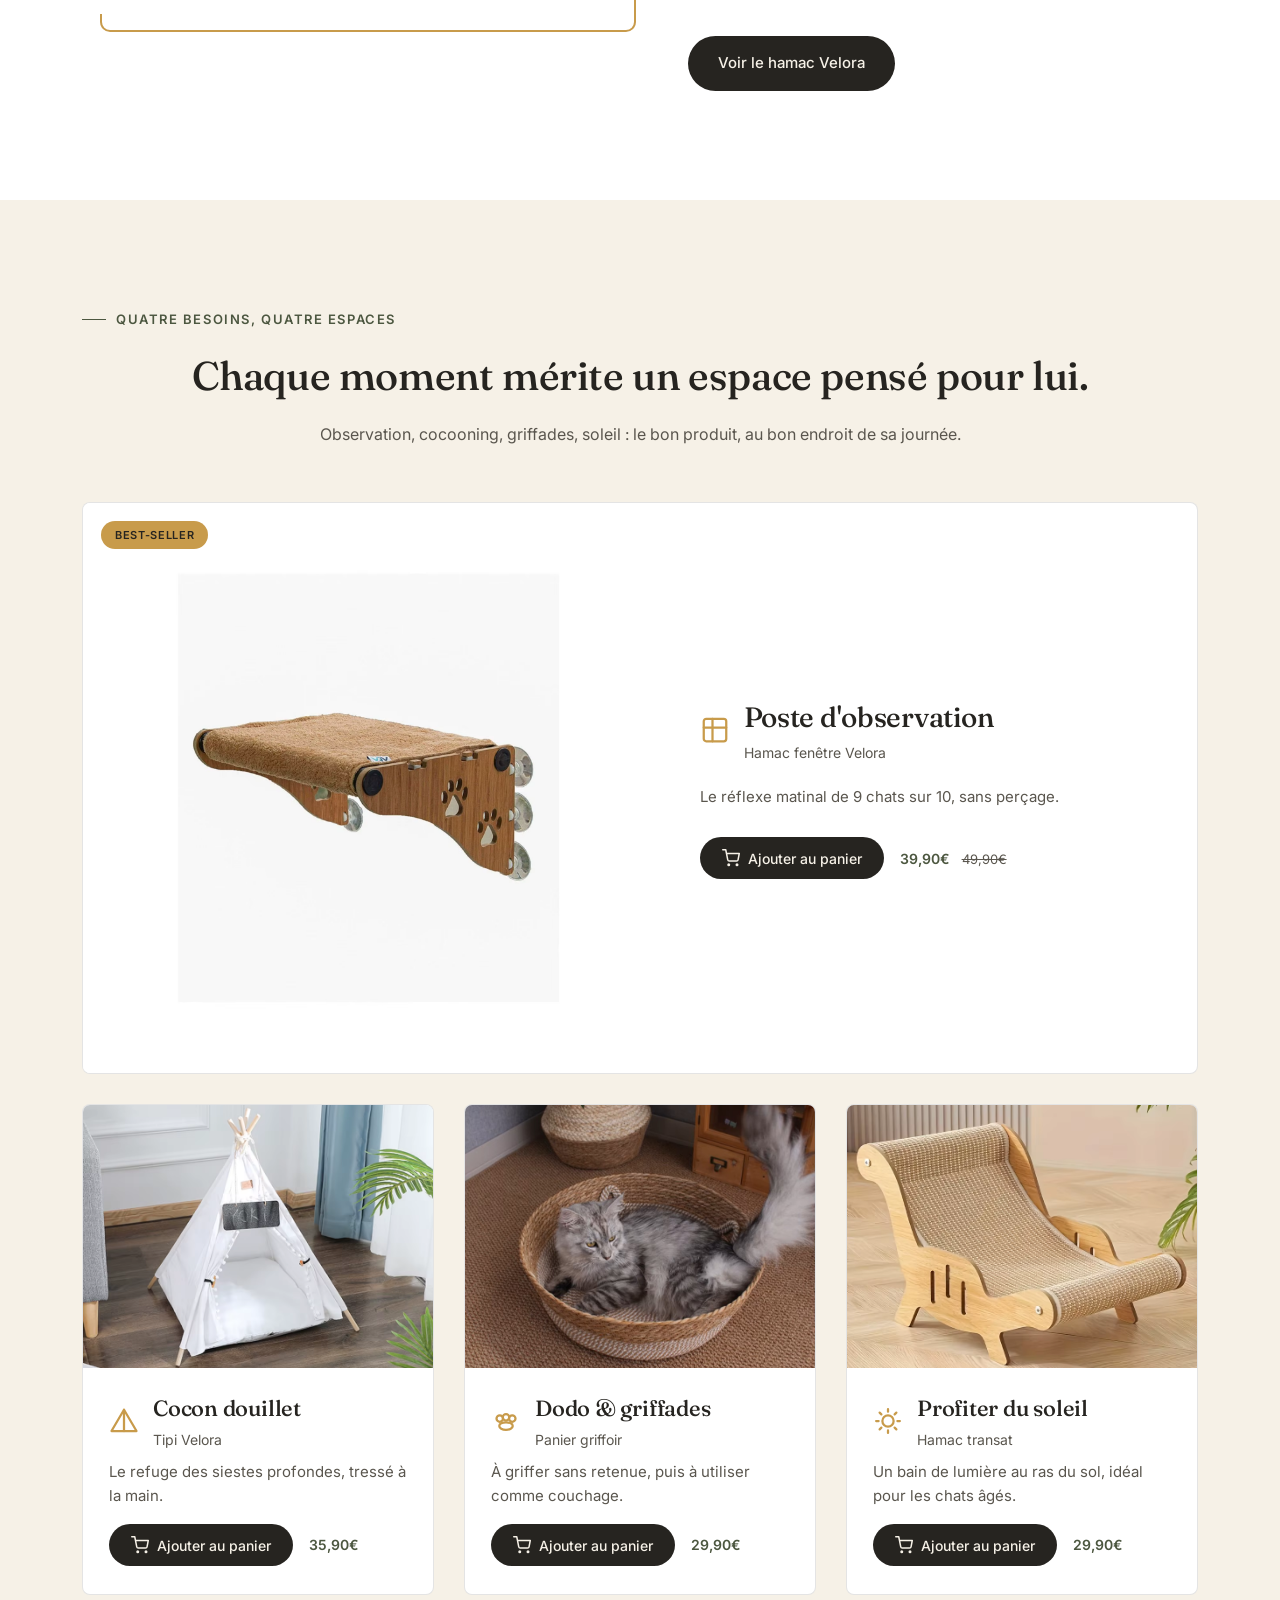
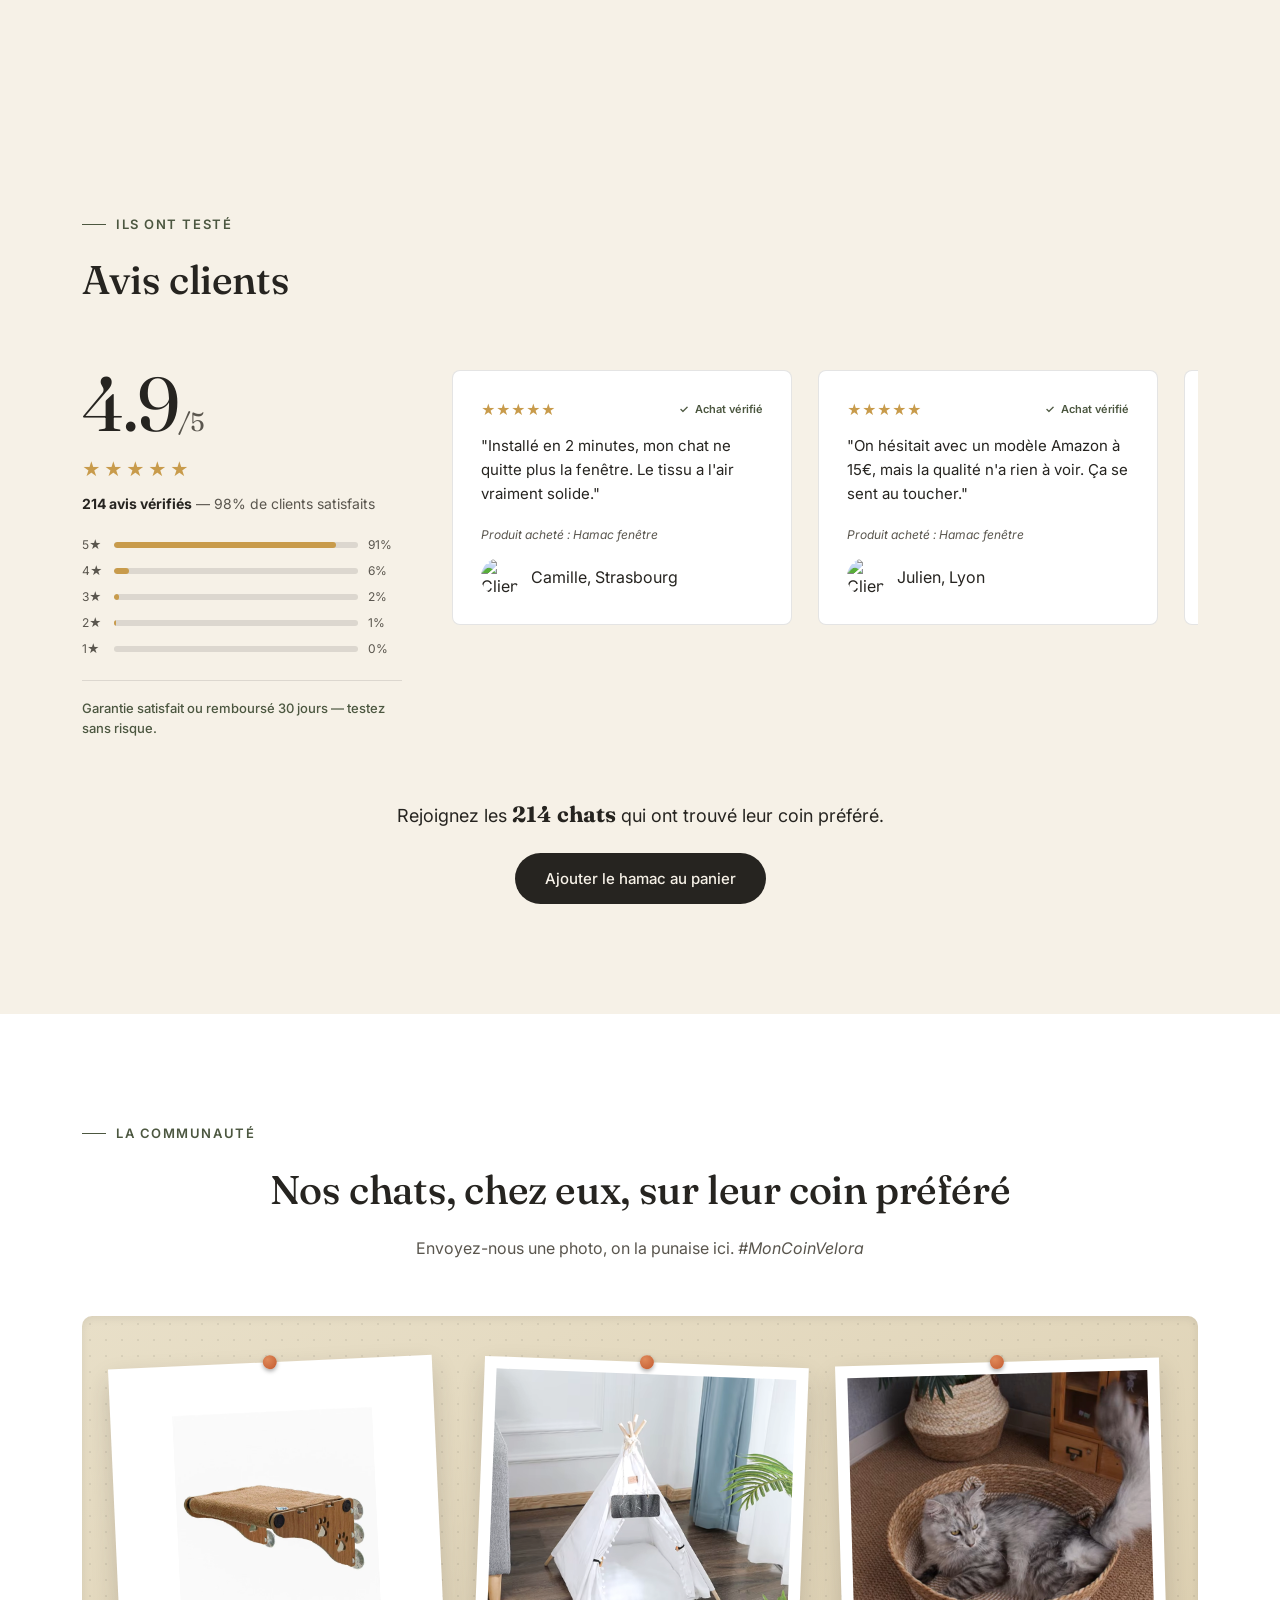
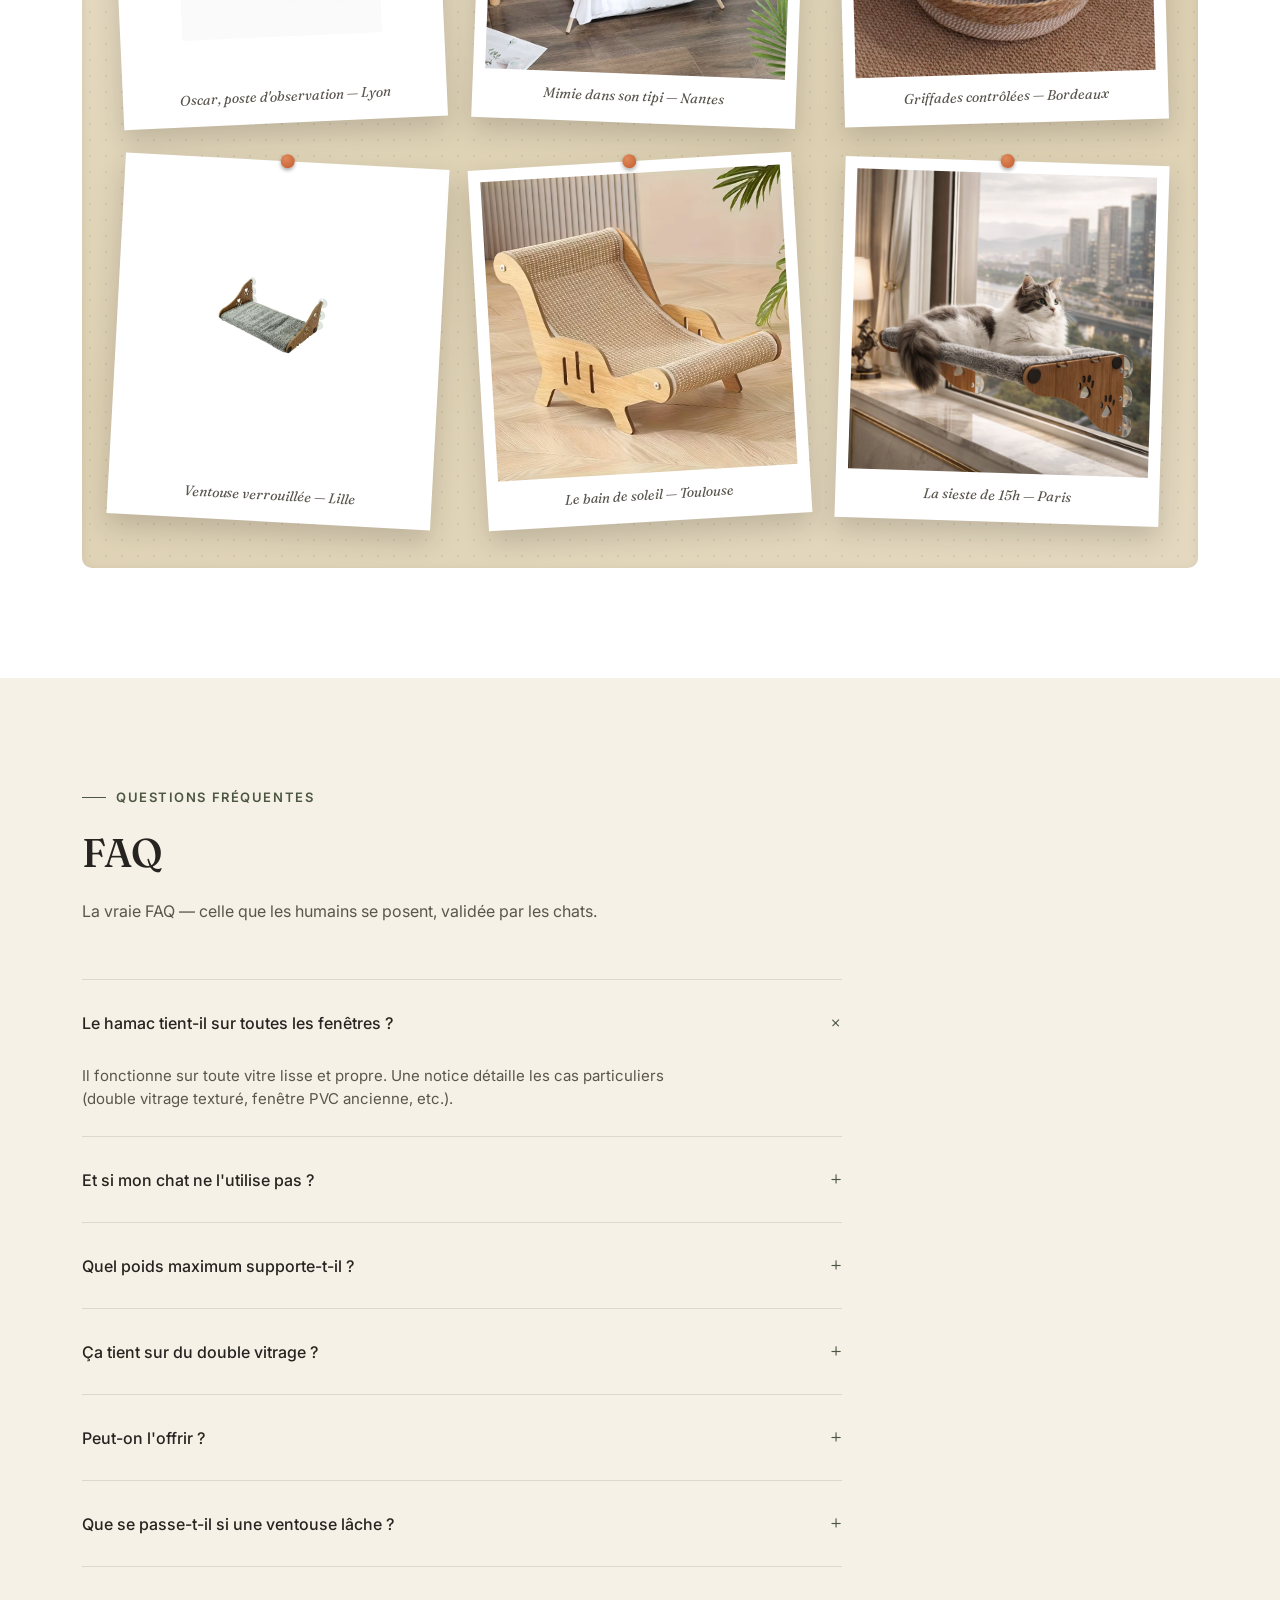
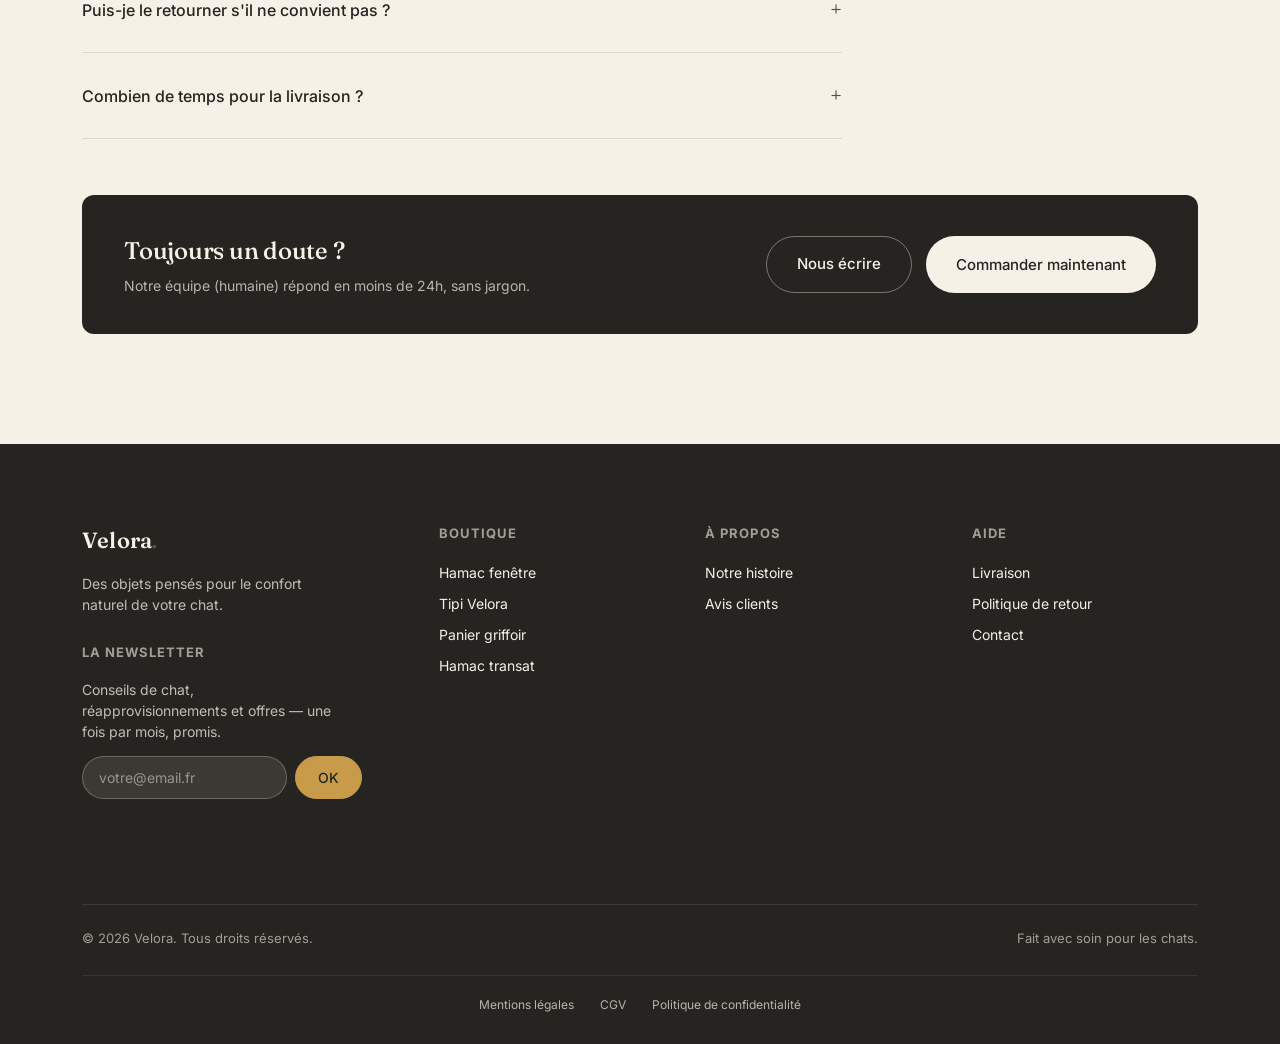
==== commit 9f783b0b: "refactor: cartes espaces — icône à côté du titre, prix à côté du bouton, descriptions courtes, CTA i" ====
--- a/index.html
+++ b/index.html
@@ -282,16 +282,17 @@
           <span class="espace-badge">Best-seller</span>
         </a>
         <div class="espace-body">
-          <span class="espace-icon"><svg width="30" height="30" viewBox="0 0 24 24" fill="none" stroke="currentColor" stroke-width="1.8" stroke-linecap="round" stroke-linejoin="round" aria-hidden="true"><rect x="3" y="3" width="18" height="18" rx="2"/><path d="M3 10h18M10 3v18"/></svg></span>
-          <div>
-            <h3>Poste d'observation</h3>
-            <p class="espace-sub">Hamac fenêtre Velora</p>
-          </div>
-          <p class="espace-desc">Surveiller le monde du haut de sa fenêtre : le réflexe matinal de 9 chats sur 10. Tenue jusqu'à 15 kg, installé sans perçage en 30 secondes, lavable en machine.</p>
-          <div class="espace-price">39,90€ <span class="old">49,90€</span></div>
+          <div class="espace-head">
+            <span class="espace-icon"><svg width="30" height="30" viewBox="0 0 24 24" fill="none" stroke="currentColor" stroke-width="1.8" stroke-linecap="round" stroke-linejoin="round" aria-hidden="true"><rect x="3" y="3" width="18" height="18" rx="2"/><path d="M3 10h18M10 3v18"/></svg></span>
+            <div>
+              <h3>Poste d'observation</h3>
+              <p class="espace-sub">Hamac fenêtre Velora</p>
+            </div>
+          </div>
+          <p class="espace-desc">Le réflexe matinal de 9 chats sur 10, sans perçage.</p>
           <div class="espace-actions">
-            <button class="btn-primary btn-sm add-to-cart" data-id="hamac" data-label="Ajouter au panier">Ajouter au panier</button>
-            <a href="produit.html?id=hamac" class="link-arrow">Voir le produit →</a>
+            <button class="btn-primary btn-sm add-to-cart" data-id="hamac" data-label="Ajouter au panier"><svg class="icon-cart" width="18" height="18" viewBox="0 0 24 24" fill="none" stroke="currentColor" stroke-width="2" stroke-linecap="round" stroke-linejoin="round" aria-hidden="true"><circle cx="9" cy="21" r="1"/><circle cx="20" cy="21" r="1"/><path d="M1 1h4l2.68 13.39a2 2 0 0 0 2 1.61h9.72a2 2 0 0 0 2-1.61L23 6H6"/></svg><span class="btn-label">Ajouter au panier</span></button>
+            <div class="espace-price">39,90€ <span class="old">49,90€</span></div>
           </div>
         </div>
       </article>
@@ -301,14 +302,17 @@
           <span class="espace-btn">Découvrir</span>
         </a>
         <div class="espace-body">
-          <span class="espace-icon"><svg width="30" height="30" viewBox="0 0 24 24" fill="none" stroke="currentColor" stroke-width="1.8" stroke-linecap="round" stroke-linejoin="round" aria-hidden="true"><path d="M12 3 L22 20 H2 Z"/><path d="M12 3 V20"/></svg></span>
-          <h3>Cocon douillet</h3>
-          <p class="espace-sub">Tipi Velora</p>
-          <p class="espace-desc">Un tipi en rotin tressé à la main, posé sur son coussin moelleux lavable en machine : le refuge des siestes profondes, même pour un chat de 16 ans.</p>
-          <div class="espace-price">35,90€</div>
+          <div class="espace-head">
+            <span class="espace-icon"><svg width="30" height="30" viewBox="0 0 24 24" fill="none" stroke="currentColor" stroke-width="1.8" stroke-linecap="round" stroke-linejoin="round" aria-hidden="true"><path d="M12 3 L22 20 H2 Z"/><path d="M12 3 V20"/></svg></span>
+            <div>
+              <h3>Cocon douillet</h3>
+              <p class="espace-sub">Tipi Velora</p>
+            </div>
+          </div>
+          <p class="espace-desc">Le refuge des siestes profondes, tressé à la main.</p>
           <div class="espace-actions">
-            <button class="btn-primary btn-sm add-to-cart" data-id="panier" data-label="Ajouter au panier">Ajouter au panier</button>
-            <a href="produit.html?id=panier" class="link-arrow">Voir le produit →</a>
+            <button class="btn-primary btn-sm add-to-cart" data-id="panier" data-label="Ajouter au panier"><svg class="icon-cart" width="18" height="18" viewBox="0 0 24 24" fill="none" stroke="currentColor" stroke-width="2" stroke-linecap="round" stroke-linejoin="round" aria-hidden="true"><circle cx="9" cy="21" r="1"/><circle cx="20" cy="21" r="1"/><path d="M1 1h4l2.68 13.39a2 2 0 0 0 2 1.61h9.72a2 2 0 0 0 2-1.61L23 6H6"/></svg><span class="btn-label">Ajouter au panier</span></button>
+            <div class="espace-price">35,90€</div>
           </div>
         </div>
       </article>
@@ -318,14 +322,17 @@
           <span class="espace-btn">Découvrir</span>
         </a>
         <div class="espace-body">
-          <span class="espace-icon"><svg width="30" height="30" viewBox="0 0 24 24" fill="none" stroke="currentColor" stroke-width="1.8" stroke-linecap="round" stroke-linejoin="round" aria-hidden="true"><circle cx="7" cy="10" r="2.6"/><circle cx="17" cy="10" r="2.6"/><circle cx="12" cy="9" r="2.6"/><ellipse cx="12" cy="16" rx="5.4" ry="3"/></svg></span>
-          <h3>Dodo &amp; griffades</h3>
-          <p class="espace-sub">Panier griffoir</p>
-          <p class="espace-desc">Rotin naturel que votre chat peut griffer sans retenue, puis en faire son couchage : le deux-en-un qui épargne le canapé.</p>
-          <div class="espace-price">29,90€</div>
+          <div class="espace-head">
+            <span class="espace-icon"><svg width="30" height="30" viewBox="0 0 24 24" fill="none" stroke="currentColor" stroke-width="1.8" stroke-linecap="round" stroke-linejoin="round" aria-hidden="true"><circle cx="7" cy="10" r="2.6"/><circle cx="17" cy="10" r="2.6"/><circle cx="12" cy="9" r="2.6"/><ellipse cx="12" cy="16" rx="5.4" ry="3"/></svg></span>
+            <div>
+              <h3>Dodo &amp; griffades</h3>
+              <p class="espace-sub">Panier griffoir</p>
+            </div>
+          </div>
+          <p class="espace-desc">À griffer sans retenue, puis à utiliser comme couchage.</p>
           <div class="espace-actions">
-            <button class="btn-primary btn-sm add-to-cart" data-id="griffoir" data-label="Ajouter au panier">Ajouter au panier</button>
-            <a href="produit.html?id=griffoir" class="link-arrow">Voir le produit →</a>
+            <button class="btn-primary btn-sm add-to-cart" data-id="griffoir" data-label="Ajouter au panier"><svg class="icon-cart" width="18" height="18" viewBox="0 0 24 24" fill="none" stroke="currentColor" stroke-width="2" stroke-linecap="round" stroke-linejoin="round" aria-hidden="true"><circle cx="9" cy="21" r="1"/><circle cx="20" cy="21" r="1"/><path d="M1 1h4l2.68 13.39a2 2 0 0 0 2 1.61h9.72a2 2 0 0 0 2-1.61L23 6H6"/></svg><span class="btn-label">Ajouter au panier</span></button>
+            <div class="espace-price">29,90€</div>
           </div>
         </div>
       </article>
@@ -335,14 +342,17 @@
           <span class="espace-btn">Découvrir</span>
         </a>
         <div class="espace-body">
-          <span class="espace-icon"><svg width="30" height="30" viewBox="0 0 24 24" fill="none" stroke="currentColor" stroke-width="1.8" stroke-linecap="round" stroke-linejoin="round" aria-hidden="true"><circle cx="12" cy="12" r="4.5"/><path d="M12 2.5v2M12 19.5v2M2.5 12h2M19.5 12h2M5.3 5.3l1.4 1.4M17.3 17.3l1.4 1.4M18.7 5.3l-1.4 1.4M6.7 17.3l-1.4 1.4"/></svg></span>
-          <h3>Profiter du soleil</h3>
-          <p class="espace-sub">Hamac transat</p>
-          <p class="espace-desc">Un bain de lumière au ras du sol : une structure basse, idéale pour les chats âgés ou ceux qui préfèrent garder les pattes par terre.</p>
-          <div class="espace-price">29,90€</div>
+          <div class="espace-head">
+            <span class="espace-icon"><svg width="30" height="30" viewBox="0 0 24 24" fill="none" stroke="currentColor" stroke-width="1.8" stroke-linecap="round" stroke-linejoin="round" aria-hidden="true"><circle cx="12" cy="12" r="4.5"/><path d="M12 2.5v2M12 19.5v2M2.5 12h2M19.5 12h2M5.3 5.3l1.4 1.4M17.3 17.3l1.4 1.4M18.7 5.3l-1.4 1.4M6.7 17.3l-1.4 1.4"/></svg></span>
+            <div>
+              <h3>Profiter du soleil</h3>
+              <p class="espace-sub">Hamac transat</p>
+            </div>
+          </div>
+          <p class="espace-desc">Un bain de lumière au ras du sol, idéal pour les chats âgés.</p>
           <div class="espace-actions">
-            <button class="btn-primary btn-sm add-to-cart" data-id="transat" data-label="Ajouter au panier">Ajouter au panier</button>
-            <a href="produit.html?id=transat" class="link-arrow">Voir le produit →</a>
+            <button class="btn-primary btn-sm add-to-cart" data-id="transat" data-label="Ajouter au panier"><svg class="icon-cart" width="18" height="18" viewBox="0 0 24 24" fill="none" stroke="currentColor" stroke-width="2" stroke-linecap="round" stroke-linejoin="round" aria-hidden="true"><circle cx="9" cy="21" r="1"/><circle cx="20" cy="21" r="1"/><path d="M1 1h4l2.68 13.39a2 2 0 0 0 2 1.61h9.72a2 2 0 0 0 2-1.61L23 6H6"/></svg><span class="btn-label">Ajouter au panier</span></button>
+            <div class="espace-price">29,90€</div>
           </div>
         </div>
       </article>
--- a/assets/css/style.css
+++ b/assets/css/style.css
@@ -191,9 +191,10 @@
   .espace-btn{ position:absolute; bottom:20px; left:50%; transform:translateX(-50%) translateY(10px); background:var(--cream); color:var(--ink); padding:12px 24px; border-radius:999px; font-size:14px; font-weight:500; opacity:0; transition:opacity .3s ease, transform .3s ease; white-space:nowrap; }
   .espace-card:hover .espace-btn{ opacity:1; transform:translateX(-50%) translateY(0); }
   .espace-body{ padding:24px 26px 28px; }
-  .espace-icon{ display:block; width:30px; height:30px; color:var(--honey); margin-bottom:10px; }
-  .espace-body h3{ font-size:22px; margin-bottom:4px; }
-  .espace-sub{ font-size:14px; color:var(--ink-soft); margin-bottom:8px; }
+  .espace-head{ display:flex; align-items:center; gap:14px; margin-bottom:10px; }
+  .espace-icon{ display:block; width:30px; height:30px; color:var(--honey); flex-shrink:0; }
+  .espace-head h3{ font-size:22px; margin-bottom:4px; }
+  .espace-sub{ font-size:14px; color:var(--ink-soft); margin-bottom:0; }
   .espace-desc{ font-size:15px; color:var(--ink-soft); line-height:1.6; }
   .espace-price{ display:inline-block; margin-top:14px; font-size:14px; color:var(--sage-dark); font-weight:600; }
 
@@ -412,9 +413,12 @@
   .espace-featured{ grid-column:1/-1; display:grid; grid-template-columns:1.05fr 1fr; }
   .espace-featured .espace-img{ aspect-ratio:auto; height:100%; min-height:380px; }
   .espace-featured .espace-body{ display:flex; flex-direction:column; justify-content:center; gap:12px; padding:44px 46px; }
-  .espace-featured .espace-body h3{ font-size:28px; }
+  .espace-featured .espace-head h3{ font-size:28px; }
   .espace-badge{ position:absolute; top:18px; left:18px; background:var(--honey); color:var(--ink); font-size:11px; font-weight:600; padding:6px 14px; border-radius:999px; letter-spacing:0.06em; text-transform:uppercase; z-index:3; }
-  .espace-actions{ display:flex; align-items:center; gap:18px; flex-wrap:wrap; margin-top:6px; }
+  .espace-actions{ display:flex; align-items:center; gap:16px; flex-wrap:wrap; margin-top:16px; }
+  .espace-actions .espace-price{ margin-top:0; }
+  .espace-actions .add-to-cart{ display:inline-flex; align-items:center; gap:8px; }
+  .espace-actions .icon-cart{ display:block; flex-shrink:0; }
   .btn-sm{ padding:12px 22px; font-size:14px; }
   .link-arrow{ font-size:14px; font-weight:500; color:var(--sage-dark); border-bottom:1px solid var(--sage-dark); padding-bottom:2px; transition:color .2s, border-color .2s; }
   .link-arrow:hover{ color:var(--ink); border-color:var(--ink); }
@@ -427,7 +431,9 @@
     .espace-featured{ display:flex; flex-direction:column; }
     .espace-featured .espace-img{ min-height:0; aspect-ratio:4/3; }
     .espace-featured .espace-body{ padding:24px 26px 28px; gap:8px; }
-    .espace-featured .espace-body h3{ font-size:22px; }
+    .espace-featured .espace-head h3{ font-size:22px; }
+    .espace-actions .add-to-cart{ width:44px; height:44px; padding:0; justify-content:center; }
+    .espace-actions .btn-label{ display:none; }
     .espaces-hint{ display:block; }
   }
 
